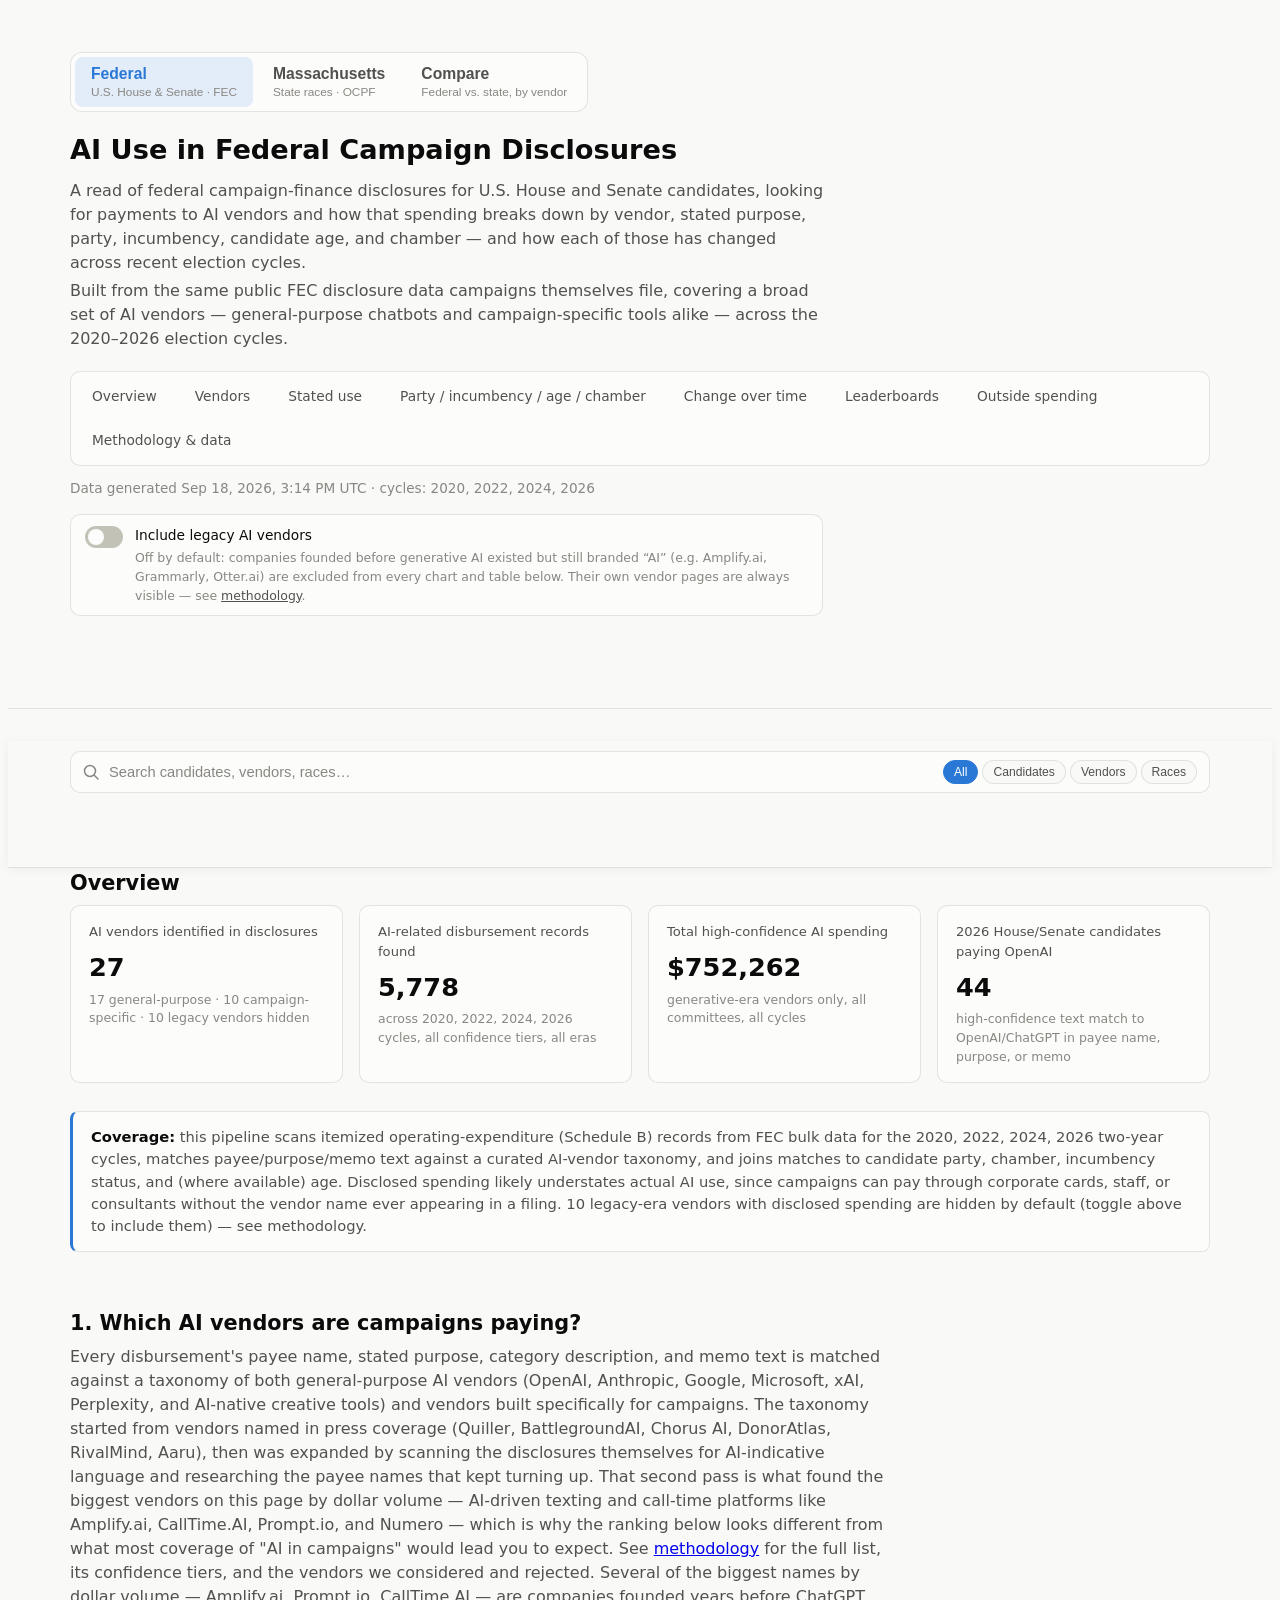
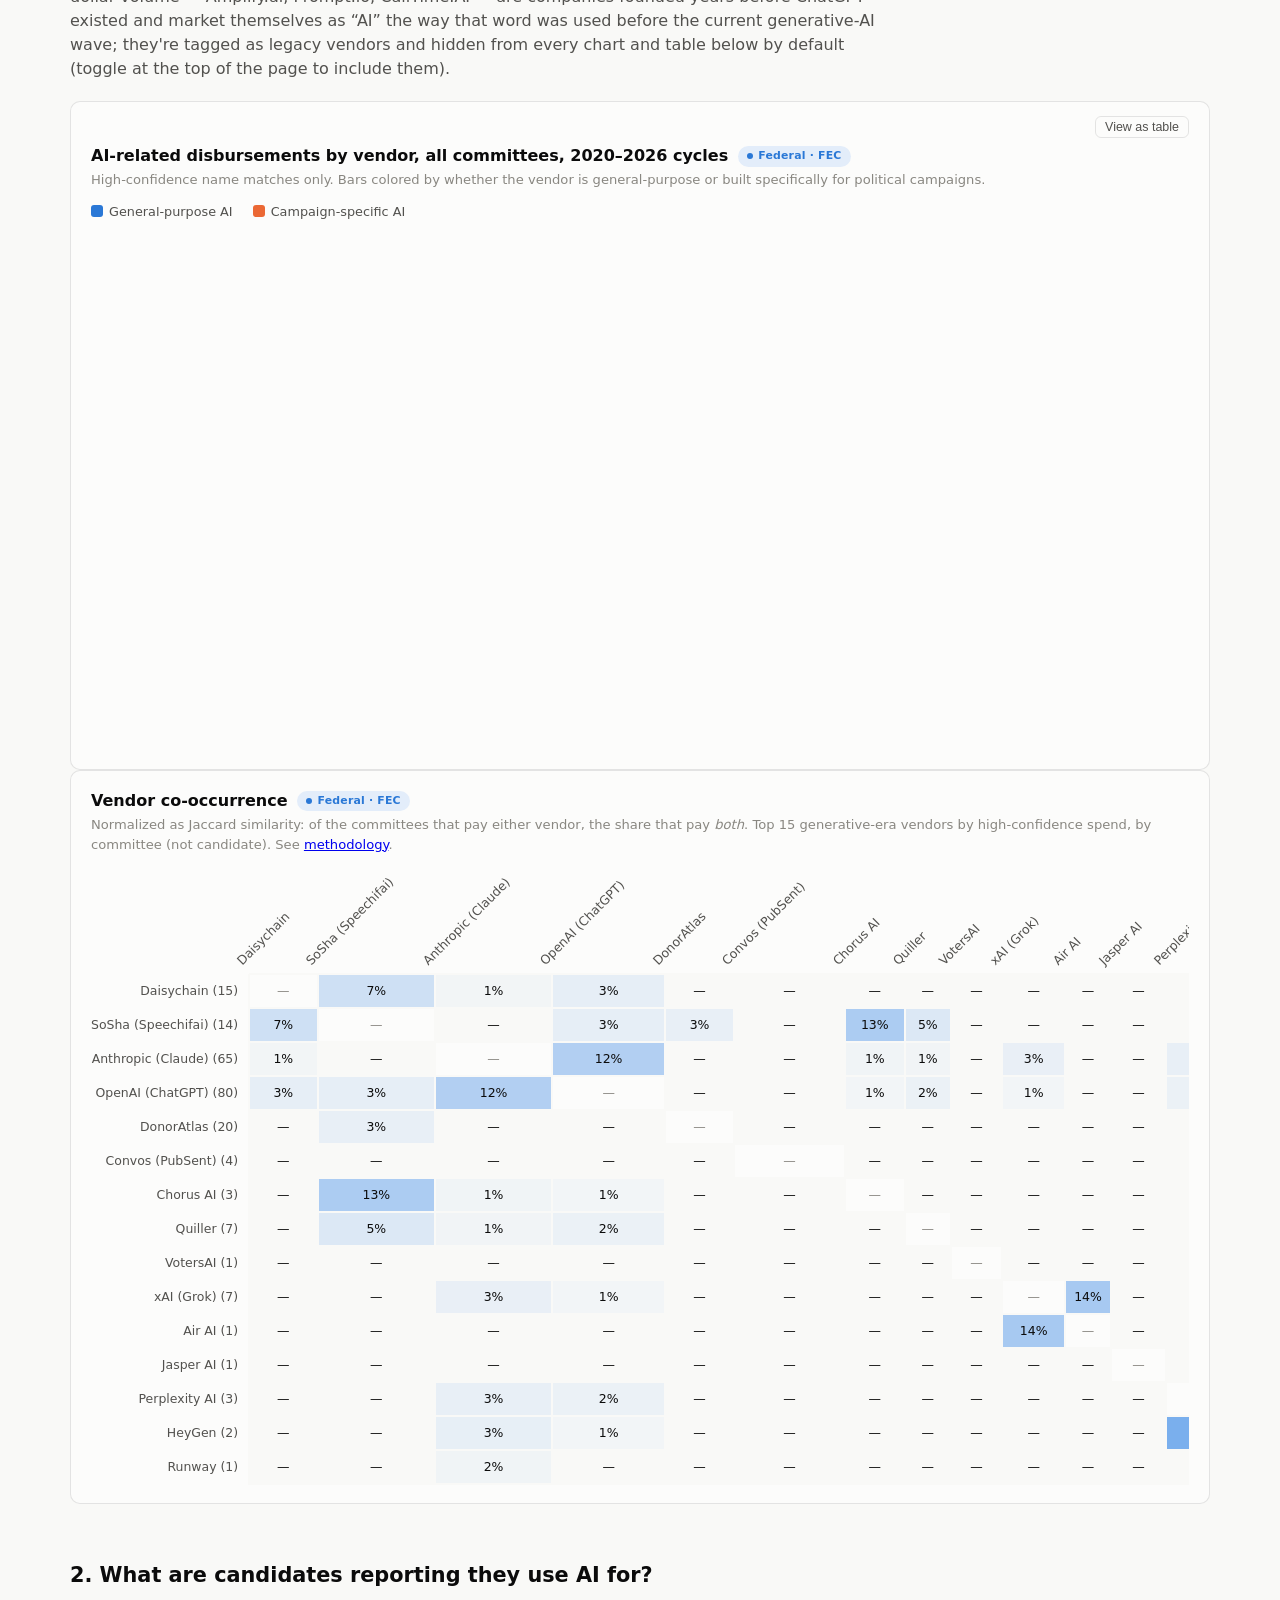
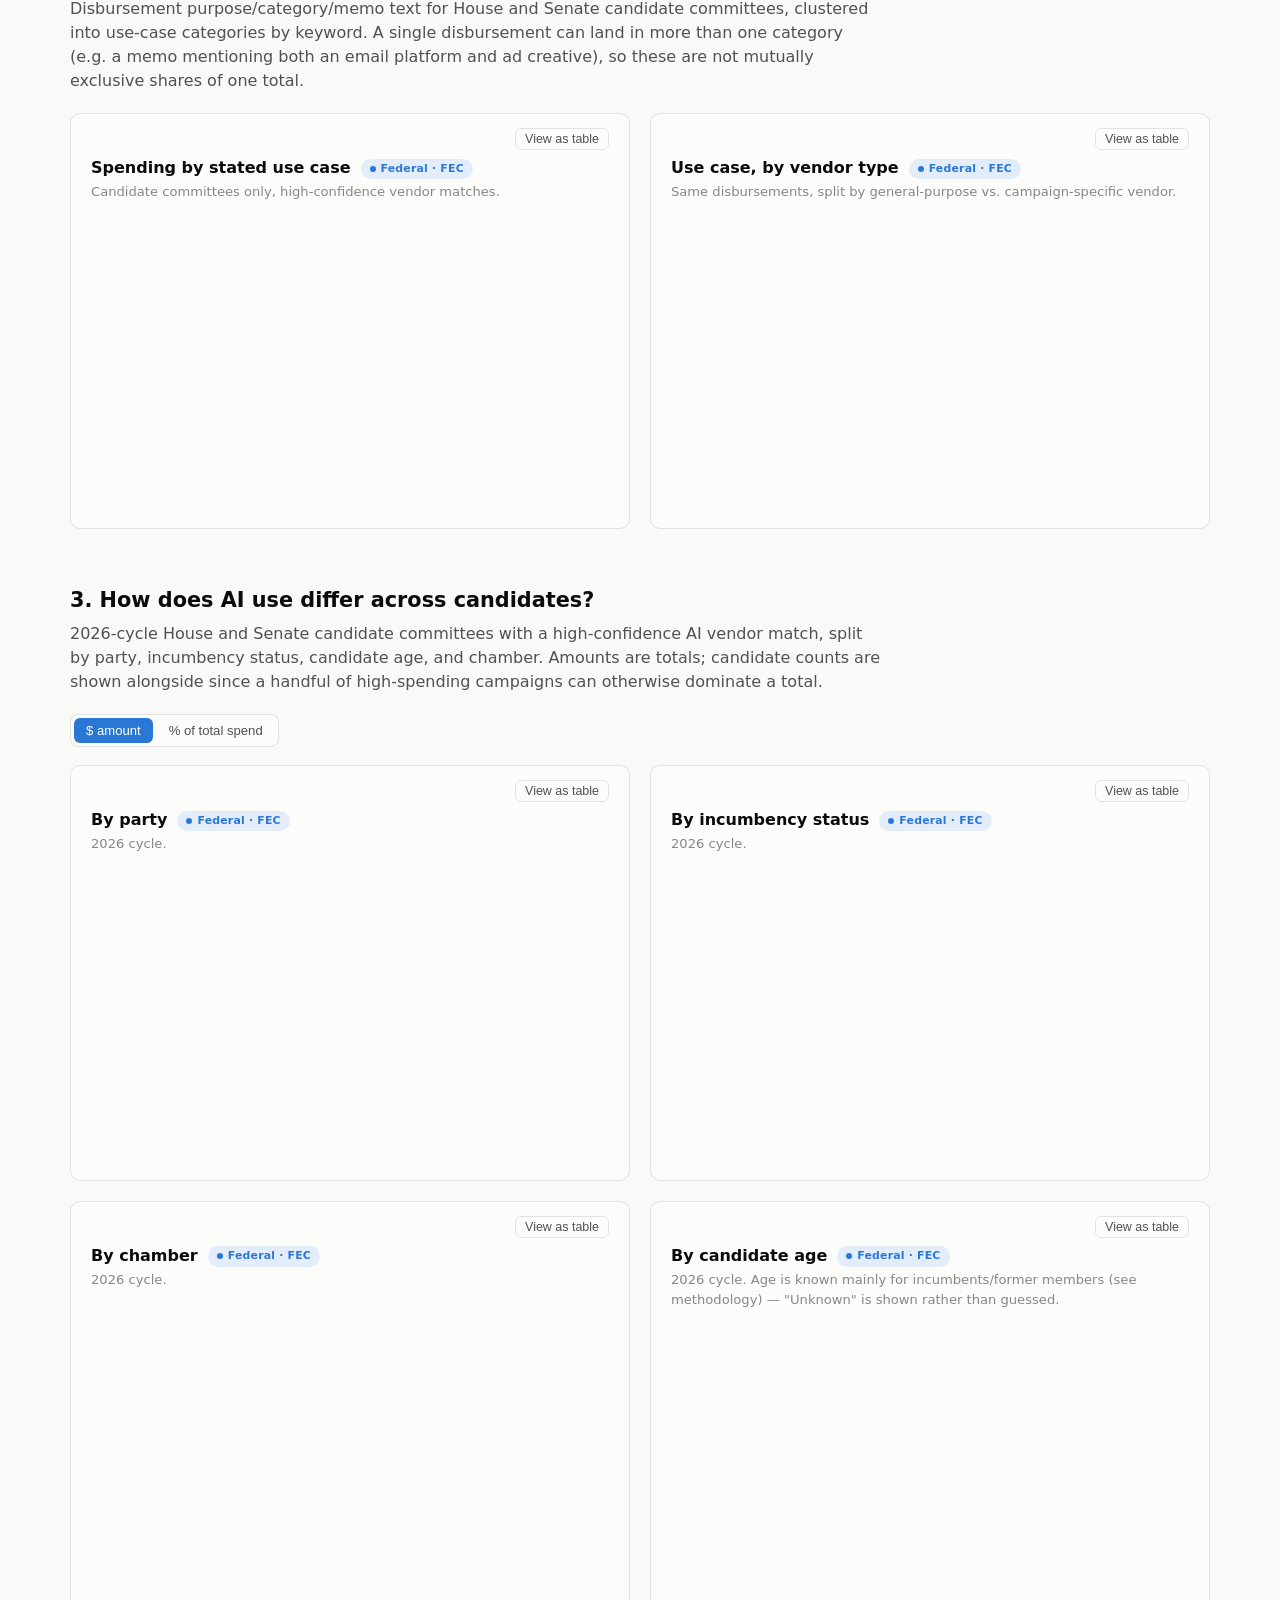
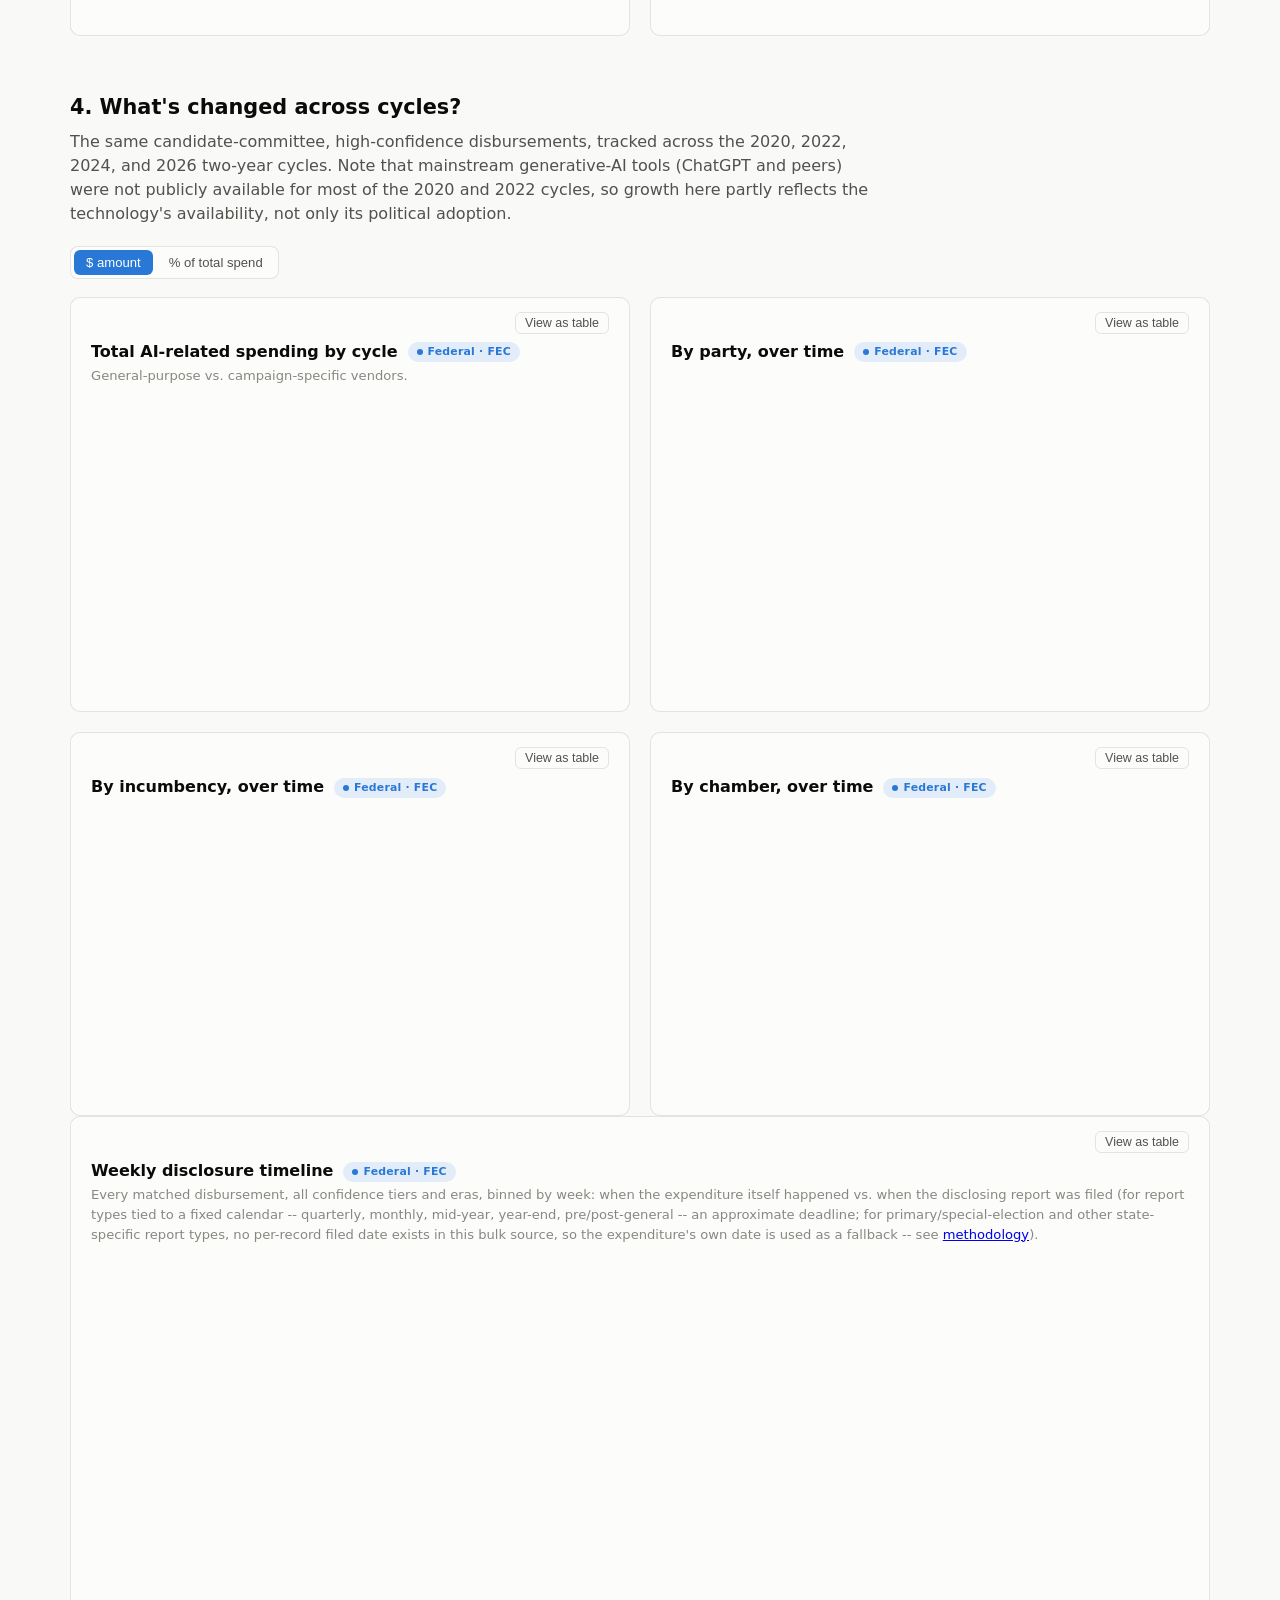
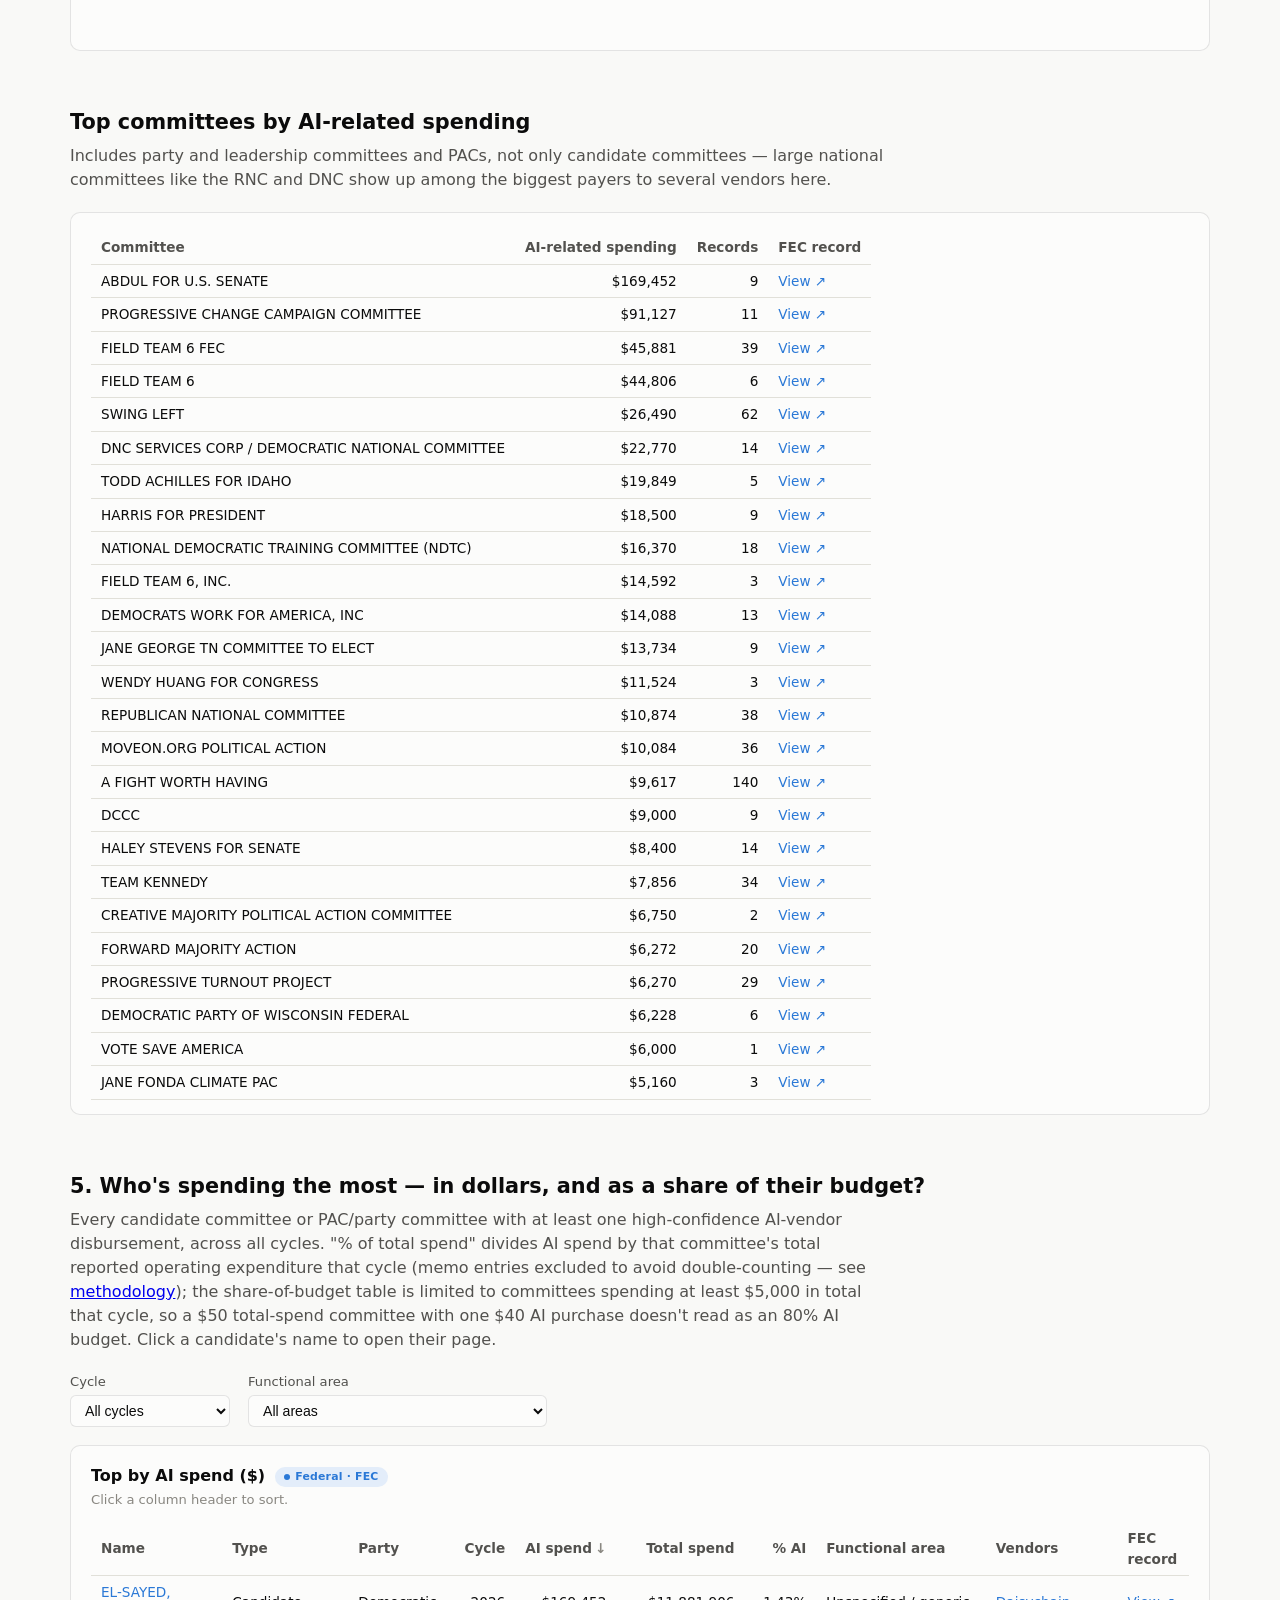
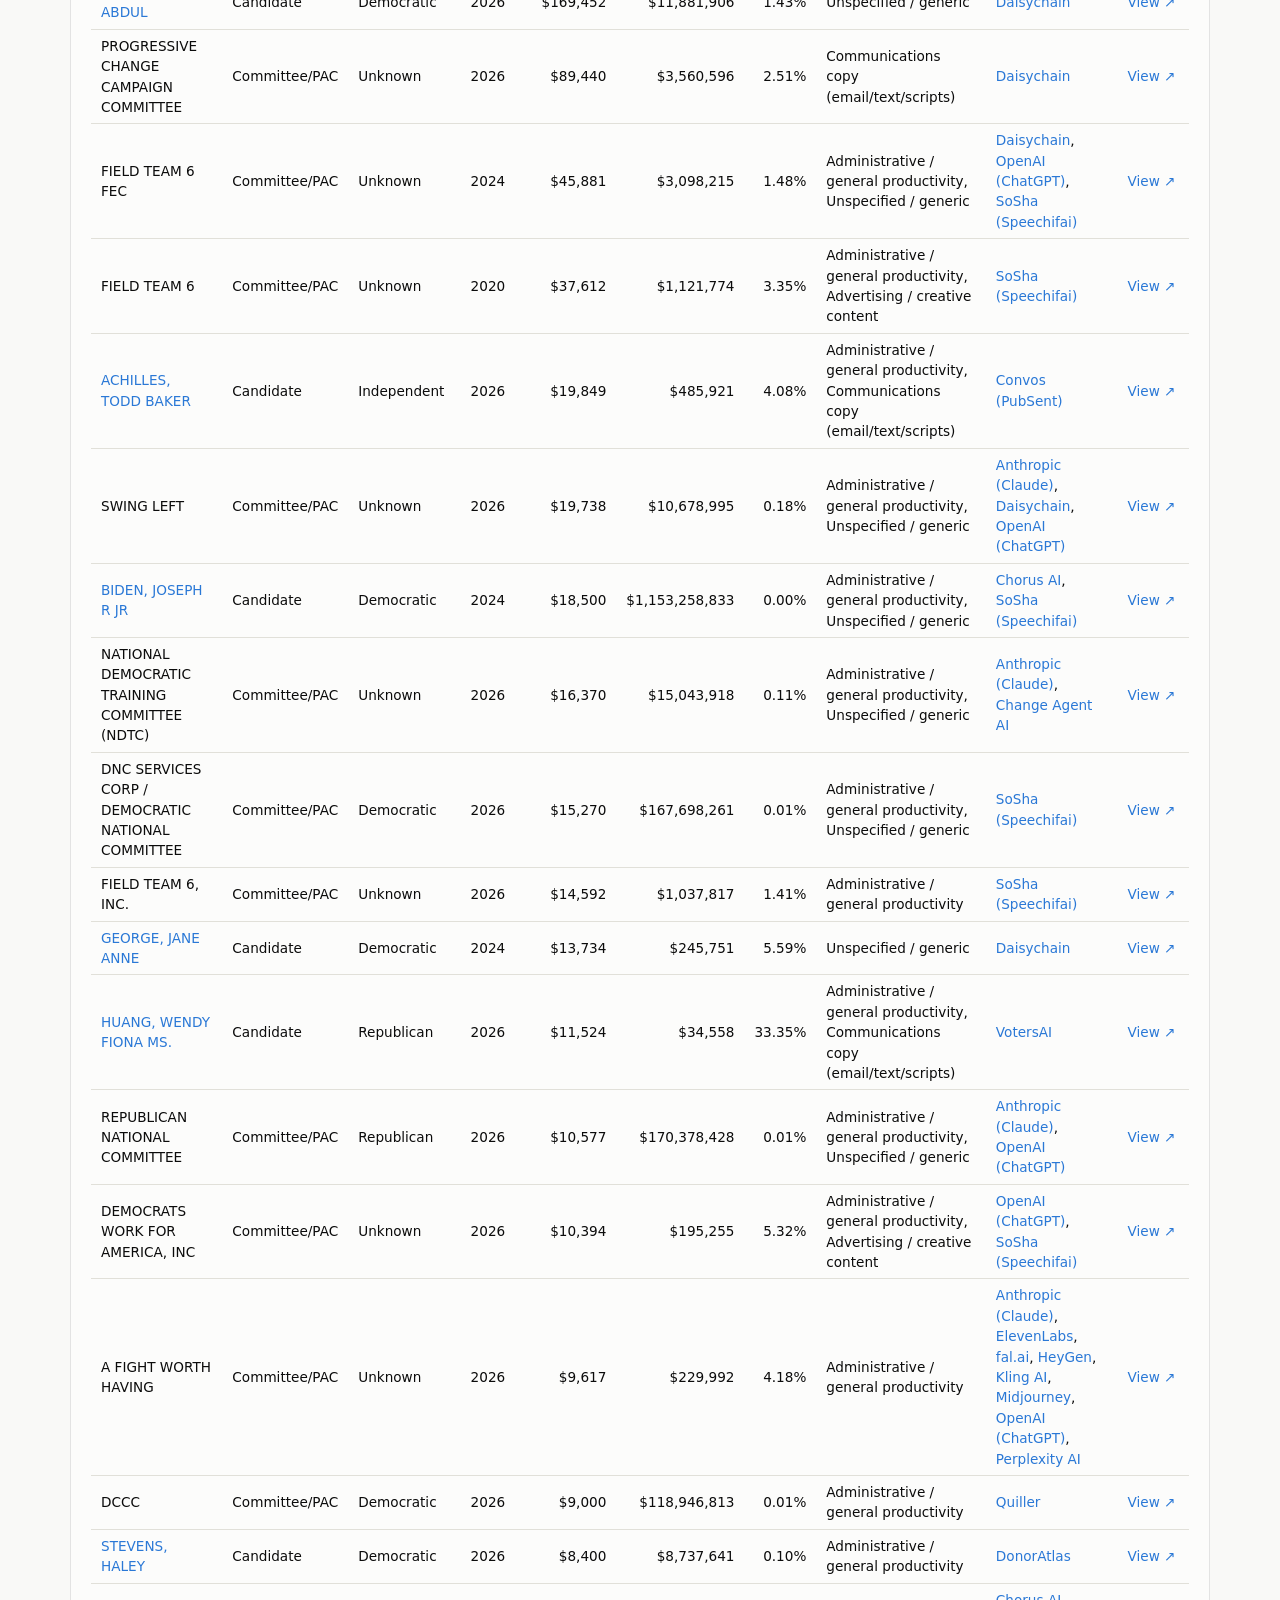
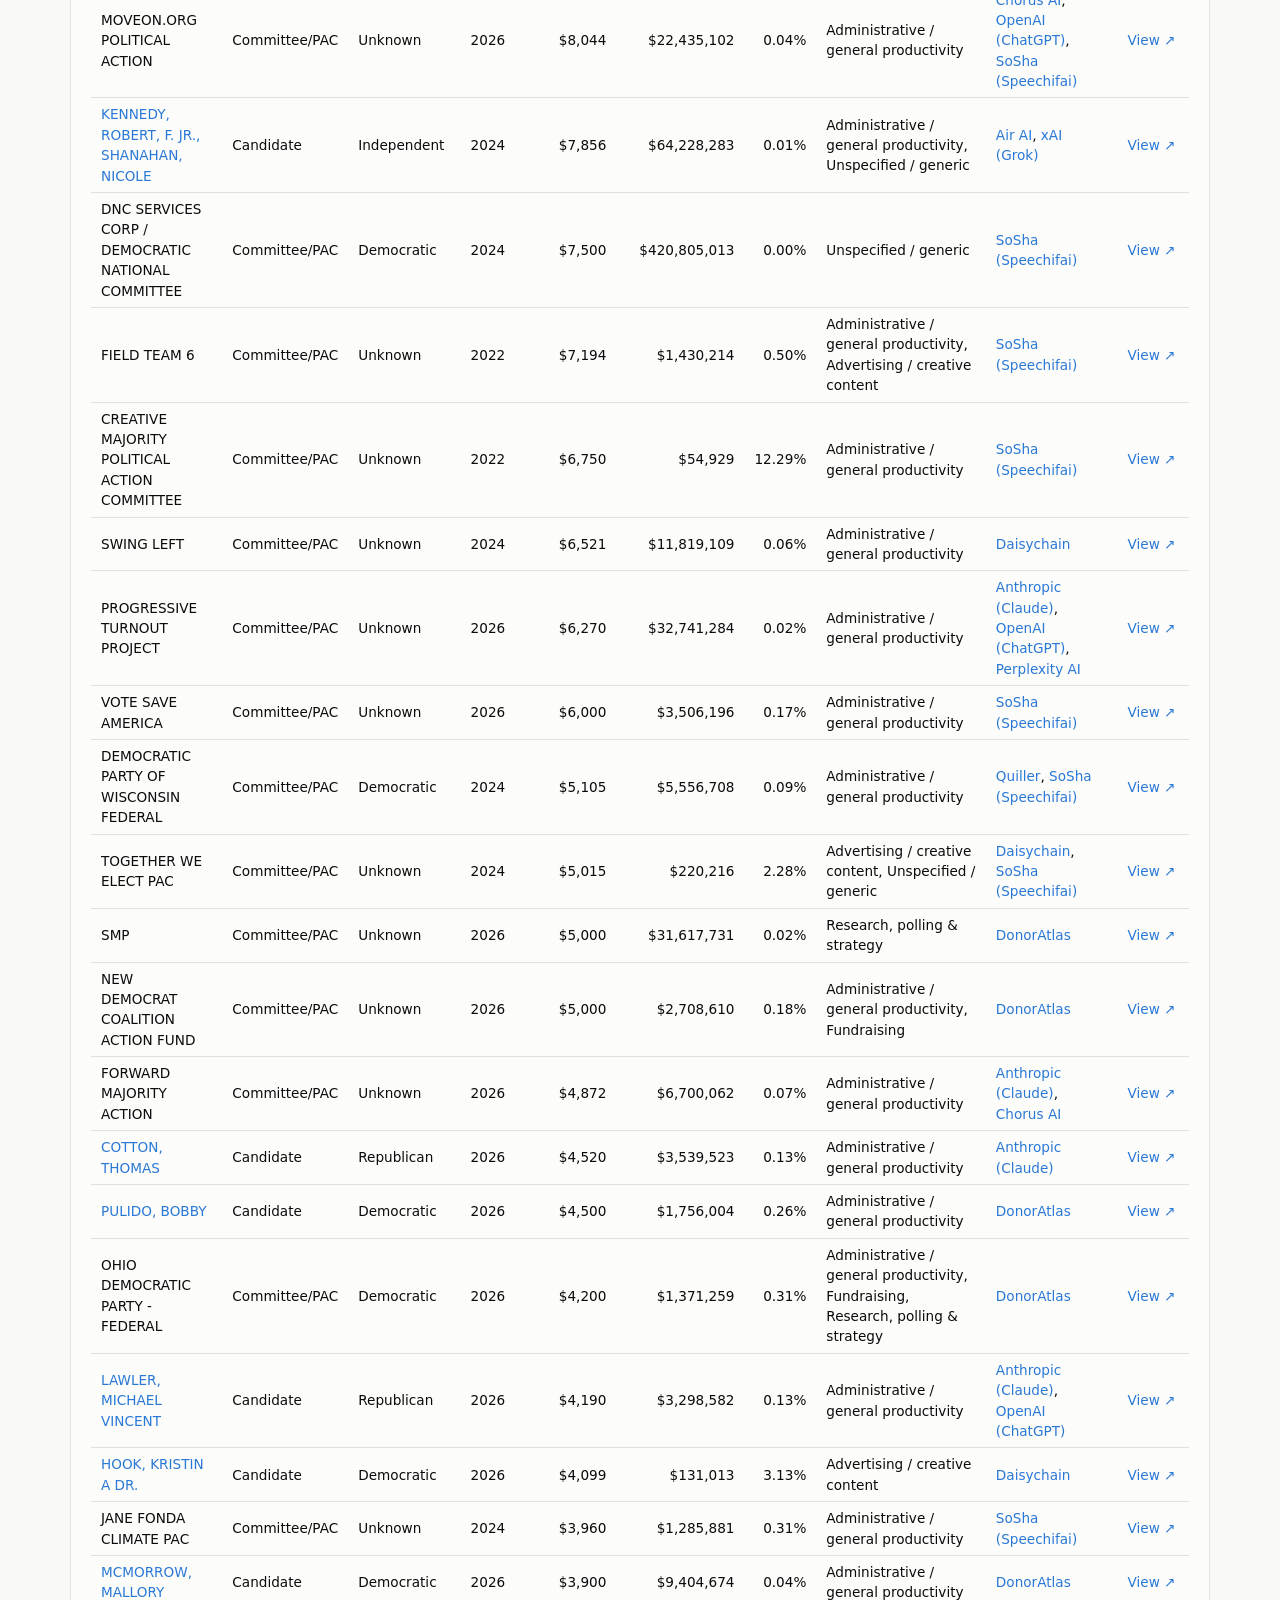
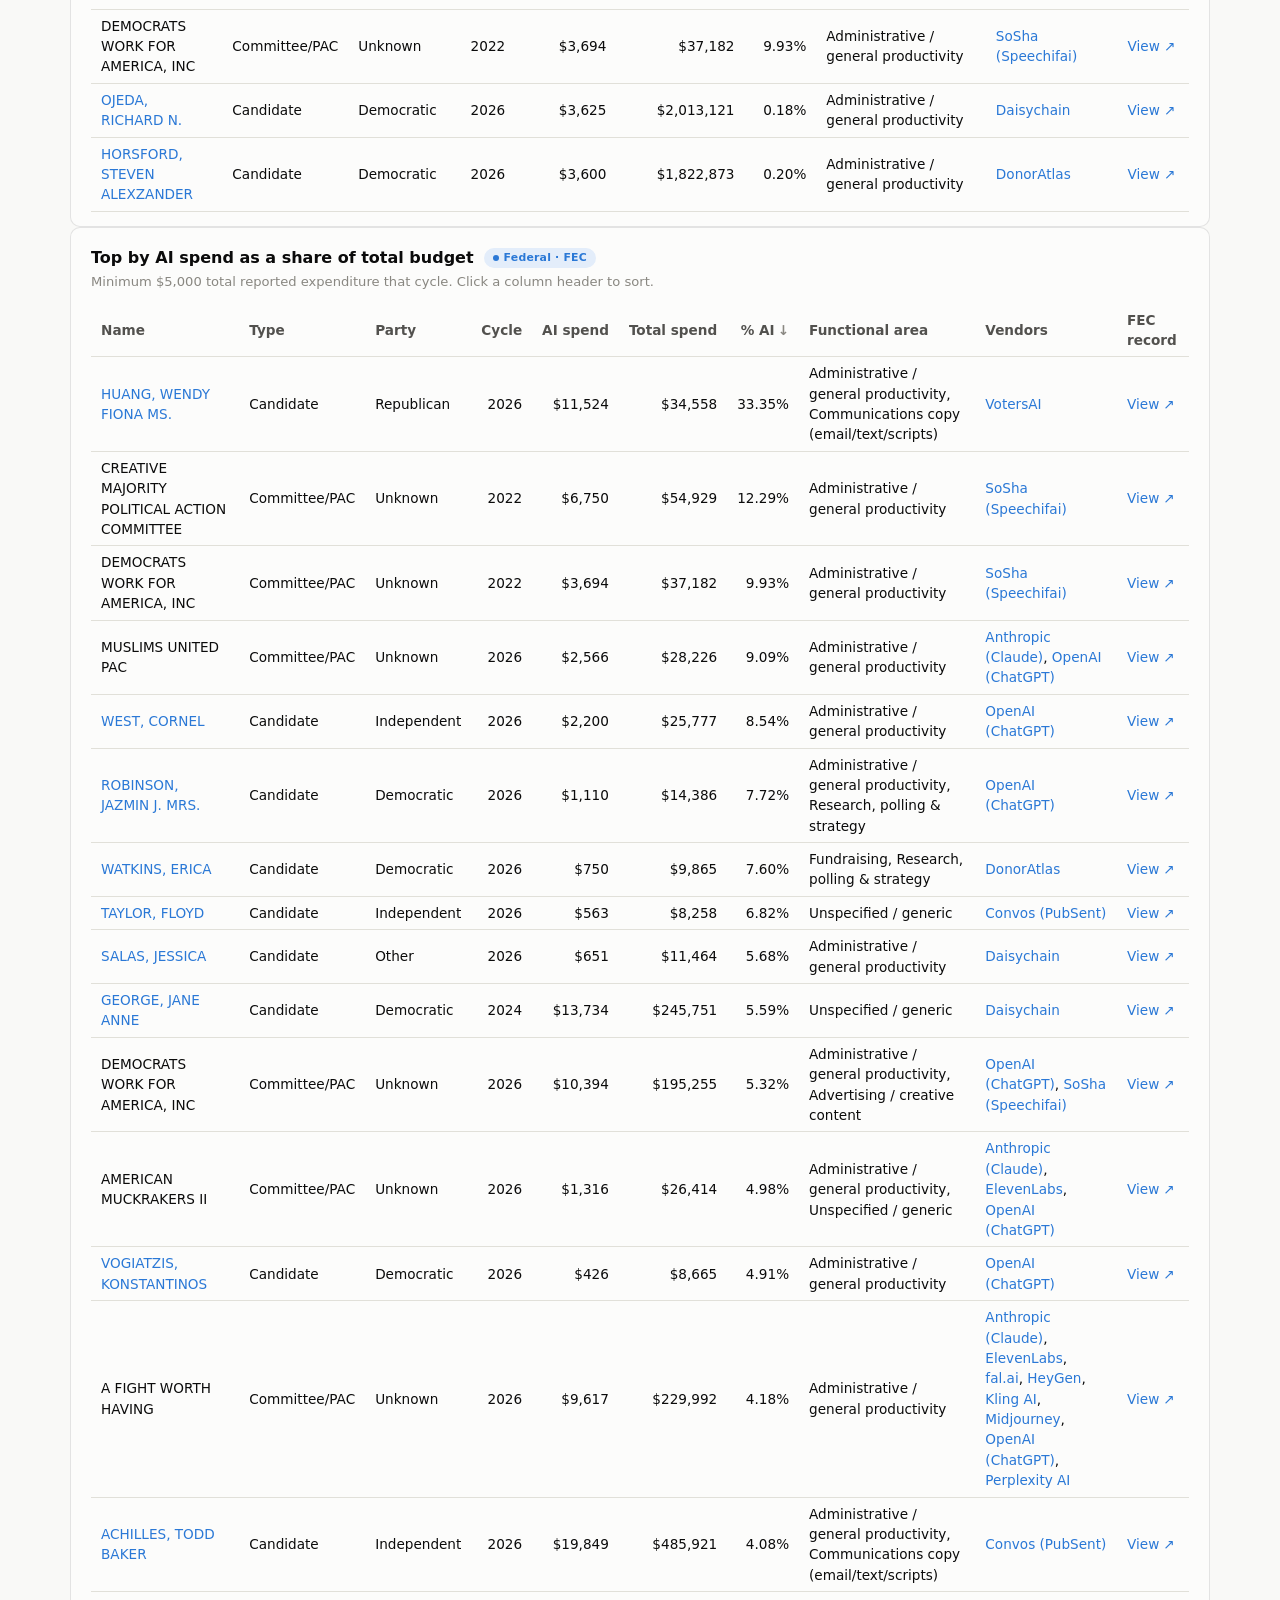
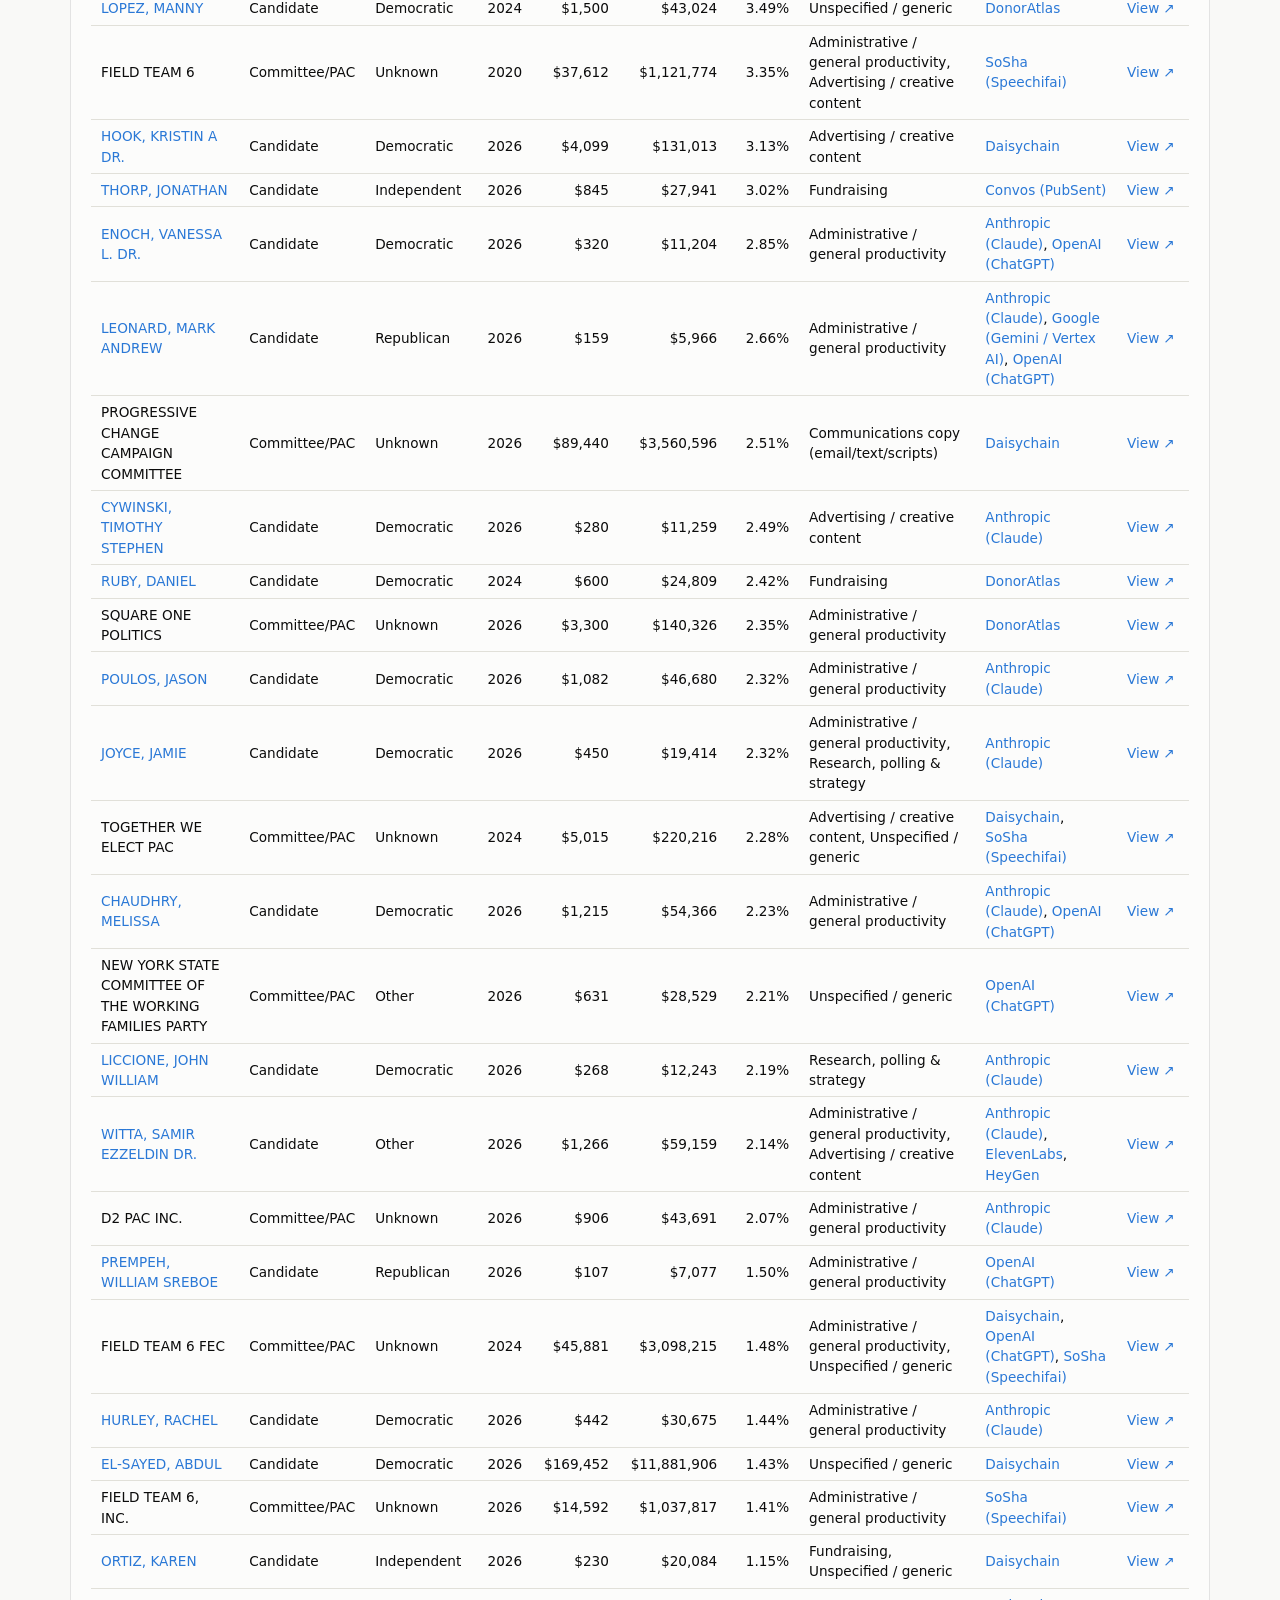
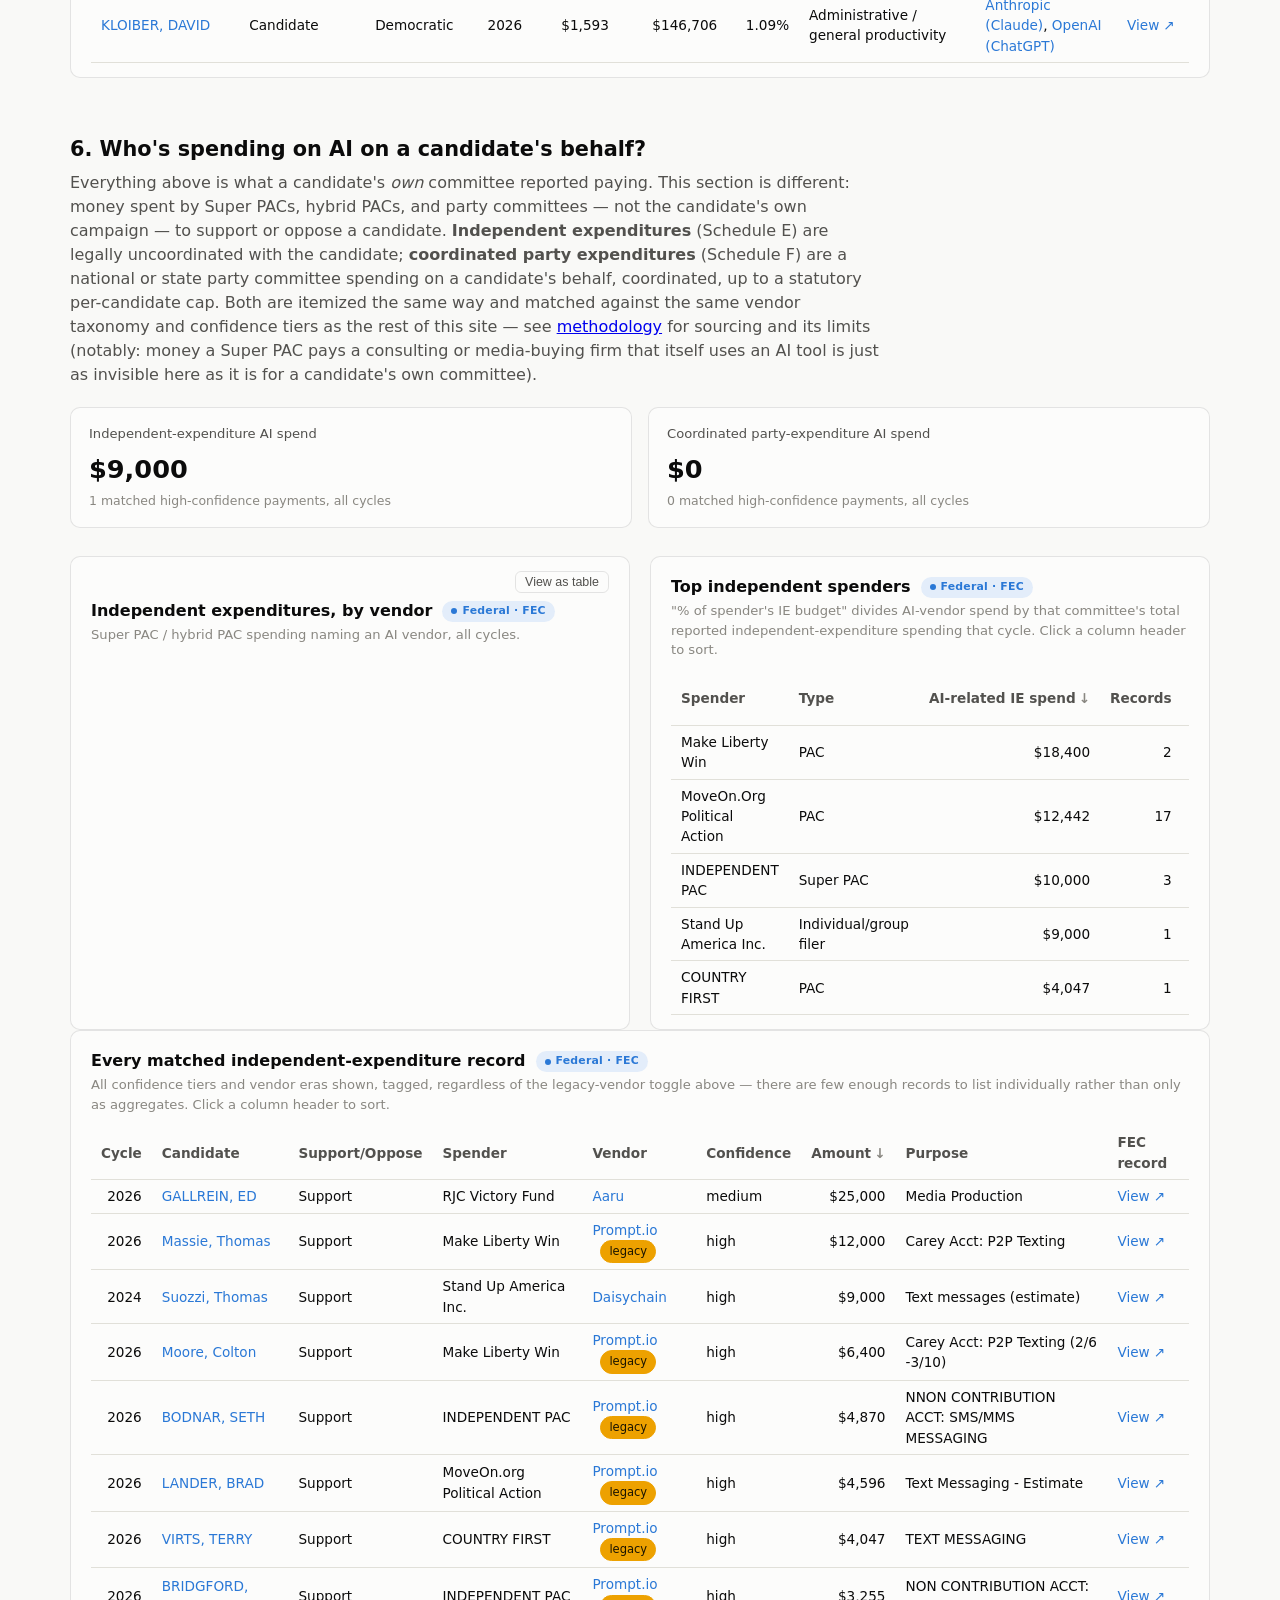
==== docs/index.html @ 527f880c "Retire the Job Postings tab Removed from the site: the tab button, view, and all its rendering code " ====
<!doctype html>
<html lang="en">
<head>
<meta charset="utf-8">
<meta name="viewport" content="width=device-width, initial-scale=1">
<title>AI Use in Federal Campaign Disclosures</title>
<link rel="stylesheet" href="css/style.css">
</head>
<body data-active-dataset="federal">

<header class="site">
  <div class="wrap">
    <div class="dataset-tabs" id="dataset-tabs" role="tablist" aria-label="Choose dataset">
      <button type="button" class="dataset-tab is-active" data-dataset="federal" role="tab" aria-selected="true" aria-controls="main-view detail-view">
        <span class="dataset-tab-title">Federal</span>
        <span class="dataset-tab-sub">U.S. House &amp; Senate &middot; FEC</span>
      </button>
      <button type="button" class="dataset-tab" data-dataset="ma" role="tab" aria-selected="false" aria-controls="ma-view">
        <span class="dataset-tab-title">Massachusetts</span>
        <span class="dataset-tab-sub">State races &middot; OCPF</span>
      </button>
      <button type="button" class="dataset-tab" data-dataset="compare" role="tab" aria-selected="false" aria-controls="compare-view">
        <span class="dataset-tab-title">Compare</span>
        <span class="dataset-tab-sub">Federal vs. state, by vendor</span>
      </button>
    </div>
    <h1 id="page-h1">AI Use in Federal Campaign Disclosures</h1>
    <p class="subtitle" id="page-subtitle-1">A read of federal campaign-finance disclosures for U.S. House and Senate candidates, looking for payments to AI vendors and how that spending breaks down by vendor, stated purpose, party, incumbency, candidate age, and chamber &mdash; and how each of those has changed across recent election cycles.</p>
    <p class="subtitle" id="page-subtitle-2">Built from the same public FEC disclosure data campaigns themselves file, covering a broad set of AI vendors &mdash; general-purpose chatbots and campaign-specific tools alike &mdash; across the 2020&ndash;2026 election cycles.</p>
    <nav class="toc" id="page-toc">
      <a href="#overview">Overview</a>
      <a href="#vendors">Vendors</a>
      <a href="#usecases">Stated use</a>
      <a href="#breakdowns">Party / incumbency / age / chamber</a>
      <a href="#trends">Change over time</a>
      <a href="#leaderboards">Leaderboards</a>
      <a href="#outside-spending">Outside spending</a>
      <a href="#methodology">Methodology &amp; data</a>
    </nav>
    <div class="meta-line" id="meta-line">Loading dataset&hellip;</div>
    <div class="legacy-toggle-bar" id="legacy-toggle-bar">
      <label class="toggle-switch">
        <input type="checkbox" id="legacy-toggle-input">
        <span class="toggle-slider" aria-hidden="true"></span>
      </label>
      <label for="legacy-toggle-input" class="legacy-toggle-label">
        Include legacy AI vendors
        <span class="legacy-toggle-sub">Off by default: companies founded before generative AI existed but still branded &ldquo;AI&rdquo; (e.g. Amplify.ai, Grammarly, Otter.ai) are excluded from every chart and table below. Their own vendor pages are always visible &mdash; see <a href="#methodology">methodology</a>.</span>
      </label>
    </div>
  </div>
</header>

<div class="search-bar-wrap" id="search-bar-wrap">
  <div class="wrap">
    <div class="search-bar">
      <svg class="search-icon" width="16" height="16" viewBox="0 0 16 16" fill="none" aria-hidden="true"><circle cx="7" cy="7" r="5.5" stroke="currentColor" stroke-width="1.5"/><path d="M11.5 11.5L15 15" stroke="currentColor" stroke-width="1.5" stroke-linecap="round"/></svg>
      <input type="search" id="global-search-input" class="search-input" placeholder="Search candidates, vendors, races&hellip;" autocomplete="off" aria-label="Search candidates, vendors, and races">
      <div class="search-filter-chips" id="search-filter-chips" role="group" aria-label="Filter search results by type">
        <button type="button" class="chip is-active" data-filter="all">All</button>
        <button type="button" class="chip" data-filter="candidate">Candidates</button>
        <button type="button" class="chip" data-filter="vendor">Vendors</button>
        <button type="button" class="chip" data-filter="race">Races</button>
      </div>
    </div>
    <div class="search-results" id="search-results" hidden></div>
  </div>
</div>

<main class="wrap">

  <div id="detail-view" hidden></div>

  <div id="main-view">

  <section id="overview" class="block">
    <h2>Overview</h2>
    <div class="stat-row" id="stat-row"></div>
    <div class="callout" id="coverage-callout"></div>
  </section>

  <section id="vendors" class="block">
    <h2>1. Which AI vendors are campaigns paying?</h2>
    <p class="lede">Every disbursement's payee name, stated purpose, category description, and memo text is matched against a taxonomy of both general-purpose AI vendors (OpenAI, Anthropic, Google, Microsoft, xAI, Perplexity, and AI-native creative tools) and vendors built specifically for campaigns. The taxonomy started from vendors named in press coverage (Quiller, BattlegroundAI, Chorus AI, DonorAtlas, RivalMind, Aaru), then was expanded by scanning the disclosures themselves for AI-indicative language and researching the payee names that kept turning up. That second pass is what found the biggest vendors on this page by dollar volume &mdash; AI-driven texting and call-time platforms like Amplify.ai, CallTime.AI, Prompt.io, and Numero &mdash; which is why the ranking below looks different from what most coverage of "AI in campaigns" would lead you to expect. See <a href="#methodology">methodology</a> for the full list, its confidence tiers, and the vendors we considered and rejected. Several of the biggest names by dollar volume &mdash; Amplify.ai, Prompt.io, CallTime.AI &mdash; are companies founded years before ChatGPT existed and market themselves as &ldquo;AI&rdquo; the way that word was used before the current generative-AI wave; they're tagged as legacy vendors and hidden from every chart and table below by default (toggle at the top of the page to include them).</p>
    <div class="card-grid single">
      <div class="card">
        <div class="card-toolbar"><button class="btn-table-toggle" data-toggle="vendors">View as table</button></div>
        <h3>AI-related disbursements by vendor, all committees, 2020&ndash;2026 cycles</h3>
        <p class="note">High-confidence name matches only. Bars colored by whether the vendor is general-purpose or built specifically for political campaigns.</p>
        <div class="chart-holder tall" data-panel="vendors"><canvas id="chart-vendors"></canvas></div>
        <div class="table-holder" data-panel="vendors" hidden></div>
      </div>
    </div>
    <div class="card-grid single">
      <div class="card">
        <h3>Vendor co-occurrence</h3>
        <p class="note">Normalized as Jaccard similarity: of the committees that pay either vendor, the share that pay <em>both</em>. Top 15 generative-era vendors by high-confidence spend, by committee (not candidate). See <a href="#methodology">methodology</a>.</p>
        <div id="vendor-matrix-holder"></div>
      </div>
    </div>
  </section>

  <section id="usecases" class="block">
    <h2>2. What are candidates reporting they use AI for?</h2>
    <p class="lede">Disbursement purpose/category/memo text for House and Senate candidate committees, clustered into use-case categories by keyword. A single disbursement can land in more than one category (e.g. a memo mentioning both an email platform and ad creative), so these are not mutually exclusive shares of one total.</p>
    <div class="card-grid">
      <div class="card">
        <div class="card-toolbar"><button class="btn-table-toggle" data-toggle="usecases">View as table</button></div>
        <h3>Spending by stated use case</h3>
        <p class="note">Candidate committees only, high-confidence vendor matches.</p>
        <div class="chart-holder" data-panel="usecases"><canvas id="chart-usecases"></canvas></div>
        <div class="table-holder" data-panel="usecases" hidden></div>
      </div>
      <div class="card">
        <div class="card-toolbar"><button class="btn-table-toggle" data-toggle="usecases-group">View as table</button></div>
        <h3>Use case, by vendor type</h3>
        <p class="note">Same disbursements, split by general-purpose vs. campaign-specific vendor.</p>
        <div class="chart-holder" data-panel="usecases-group"><canvas id="chart-usecases-group"></canvas></div>
        <div class="table-holder" data-panel="usecases-group" hidden></div>
      </div>
    </div>
  </section>

  <section id="breakdowns" class="block">
    <h2>3. How does AI use differ across candidates?</h2>
    <p class="lede">2026-cycle House and Senate candidate committees with a high-confidence AI vendor match, split by party, incumbency status, candidate age, and chamber. Amounts are totals; candidate counts are shown alongside since a handful of high-spending campaigns can otherwise dominate a total.</p>
    <div class="view-toggle" data-toggle-group="breakdowns">
      <button class="btn-view-mode is-active" data-mode="dollar">$ amount</button>
      <button class="btn-view-mode" data-mode="pct">% of total spend</button>
    </div>
    <div class="card-grid">
      <div class="card">
        <div class="card-toolbar"><button class="btn-table-toggle" data-toggle="party">View as table</button></div>
        <h3>By party</h3>
        <p class="note">2026 cycle.</p>
        <div class="chart-holder" data-panel="party"><canvas id="chart-party"></canvas></div>
        <div class="table-holder" data-panel="party" hidden></div>
      </div>
      <div class="card">
        <div class="card-toolbar"><button class="btn-table-toggle" data-toggle="incumbency">View as table</button></div>
        <h3>By incumbency status</h3>
        <p class="note">2026 cycle.</p>
        <div class="chart-holder" data-panel="incumbency"><canvas id="chart-incumbency"></canvas></div>
        <div class="table-holder" data-panel="incumbency" hidden></div>
      </div>
      <div class="card">
        <div class="card-toolbar"><button class="btn-table-toggle" data-toggle="chamber">View as table</button></div>
        <h3>By chamber</h3>
        <p class="note">2026 cycle.</p>
        <div class="chart-holder" data-panel="chamber"><canvas id="chart-chamber"></canvas></div>
        <div class="table-holder" data-panel="chamber" hidden></div>
      </div>
      <div class="card">
        <div class="card-toolbar"><button class="btn-table-toggle" data-toggle="age">View as table</button></div>
        <h3>By candidate age</h3>
        <p class="note">2026 cycle. Age is known mainly for incumbents/former members (see methodology) &mdash; "Unknown" is shown rather than guessed.</p>
        <div class="chart-holder" data-panel="age"><canvas id="chart-age"></canvas></div>
        <div class="table-holder" data-panel="age" hidden></div>
      </div>
    </div>
  </section>

  <section id="trends" class="block">
    <h2>4. What's changed across cycles?</h2>
    <p class="lede">The same candidate-committee, high-confidence disbursements, tracked across the 2020, 2022, 2024, and 2026 two-year cycles. Note that mainstream generative-AI tools (ChatGPT and peers) were not publicly available for most of the 2020 and 2022 cycles, so growth here partly reflects the technology's availability, not only its political adoption.</p>
    <div class="view-toggle" data-toggle-group="trends">
      <button class="btn-view-mode is-active" data-mode="dollar">$ amount</button>
      <button class="btn-view-mode" data-mode="pct">% of total spend</button>
    </div>
    <div class="card-grid">
      <div class="card">
        <div class="card-toolbar"><button class="btn-table-toggle" data-toggle="trend-overall">View as table</button></div>
        <h3>Total AI-related spending by cycle</h3>
        <p class="note">General-purpose vs. campaign-specific vendors.</p>
        <div class="chart-holder" data-panel="trend-overall"><canvas id="chart-trend-overall"></canvas></div>
        <div class="table-holder" data-panel="trend-overall" hidden></div>
      </div>
      <div class="card">
        <div class="card-toolbar"><button class="btn-table-toggle" data-toggle="trend-party">View as table</button></div>
        <h3>By party, over time</h3>
        <div class="chart-holder" data-panel="trend-party"><canvas id="chart-trend-party"></canvas></div>
        <div class="table-holder" data-panel="trend-party" hidden></div>
      </div>
      <div class="card">
        <div class="card-toolbar"><button class="btn-table-toggle" data-toggle="trend-incumbency">View as table</button></div>
        <h3>By incumbency, over time</h3>
        <div class="chart-holder" data-panel="trend-incumbency"><canvas id="chart-trend-incumbency"></canvas></div>
        <div class="table-holder" data-panel="trend-incumbency" hidden></div>
      </div>
      <div class="card">
        <div class="card-toolbar"><button class="btn-table-toggle" data-toggle="trend-chamber">View as table</button></div>
        <h3>By chamber, over time</h3>
        <div class="chart-holder" data-panel="trend-chamber"><canvas id="chart-trend-chamber"></canvas></div>
        <div class="table-holder" data-panel="trend-chamber" hidden></div>
      </div>
    </div>
    <div class="card-grid single">
      <div class="card">
        <div class="card-toolbar"><button class="btn-table-toggle" data-toggle="trend-weekly">View as table</button></div>
        <h3>Weekly disclosure timeline</h3>
        <p class="note">Every matched disbursement, all confidence tiers and eras, binned by week: when the expenditure itself happened vs. when the disclosing report was filed (for report types tied to a fixed calendar -- quarterly, monthly, mid-year, year-end, pre/post-general -- an approximate deadline; for primary/special-election and other state-specific report types, no per-record filed date exists in this bulk source, so the expenditure's own date is used as a fallback -- see <a href="#methodology">methodology</a>).</p>
        <div class="chart-holder tall" data-panel="trend-weekly"><canvas id="chart-trend-weekly"></canvas></div>
        <div class="table-holder" data-panel="trend-weekly" hidden></div>
      </div>
    </div>
  </section>

  <section id="top-committees" class="block">
    <h2>Top committees by AI-related spending</h2>
    <p class="lede">Includes party and leadership committees and PACs, not only candidate committees &mdash; large national committees like the RNC and DNC show up among the biggest payers to several vendors here.</p>
    <div class="card-grid single">
      <div class="card">
        <div id="table-top-committees"></div>
      </div>
    </div>
  </section>

  <section id="leaderboards" class="block">
    <h2>5. Who's spending the most &mdash; in dollars, and as a share of their budget?</h2>
    <p class="lede">Every candidate committee or PAC/party committee with at least one high-confidence AI-vendor disbursement, across all cycles. "% of total spend" divides AI spend by that committee's total reported operating expenditure that cycle (memo entries excluded to avoid double-counting &mdash; see <a href="#methodology">methodology</a>); the share-of-budget table is limited to committees spending at least $5,000 in total that cycle, so a $50 total-spend committee with one $40 AI purchase doesn't read as an 80% AI budget. Click a candidate's name to open their page.</p>
    <div class="filter-row" id="leaderboard-filters">
      <label>Cycle
        <select id="filter-cycle"><option value="all">All cycles</option></select>
      </label>
      <label>Functional area
        <select id="filter-category"><option value="all">All areas</option></select>
      </label>
    </div>
    <div class="card-grid single">
      <div class="card">
        <h3>Top by AI spend ($)</h3>
        <p class="note">Click a column header to sort.</p>
        <div id="table-leaderboard-dollar"></div>
      </div>
    </div>
    <div class="card-grid single">
      <div class="card">
        <h3>Top by AI spend as a share of total budget</h3>
        <p class="note">Minimum $5,000 total reported expenditure that cycle. Click a column header to sort.</p>
        <div id="table-leaderboard-pct"></div>
      </div>
    </div>
  </section>

  <section id="outside-spending" class="block">
    <h2>6. Who's spending on AI on a candidate's behalf?</h2>
    <p class="lede">Everything above is what a candidate's <em>own</em> committee reported paying. This section is different: money spent by Super PACs, hybrid PACs, and party committees &mdash; not the candidate's own campaign &mdash; to support or oppose a candidate. <strong>Independent expenditures</strong> (Schedule E) are legally uncoordinated with the candidate; <strong>coordinated party expenditures</strong> (Schedule F) are a national or state party committee spending on a candidate's behalf, coordinated, up to a statutory per-candidate cap. Both are itemized the same way and matched against the same vendor taxonomy and confidence tiers as the rest of this site &mdash; see <a href="#methodology">methodology</a> for sourcing and its limits (notably: money a Super PAC pays a consulting or media-buying firm that itself uses an AI tool is just as invisible here as it is for a candidate's own committee).</p>
    <div class="stat-row" id="outside-stat-row"></div>
    <div class="card-grid">
      <div class="card">
        <div class="card-toolbar"><button class="btn-table-toggle" data-toggle="ie-vendors">View as table</button></div>
        <h3>Independent expenditures, by vendor</h3>
        <p class="note">Super PAC / hybrid PAC spending naming an AI vendor, all cycles.</p>
        <div class="chart-holder" data-panel="ie-vendors"><canvas id="chart-ie-vendors"></canvas></div>
        <div class="table-holder" data-panel="ie-vendors" hidden></div>
      </div>
      <div class="card">
        <h3>Top independent spenders</h3>
        <p class="note">"% of spender's IE budget" divides AI-vendor spend by that committee's total reported independent-expenditure spending that cycle. Click a column header to sort.</p>
        <div id="table-ie-spenders"></div>
      </div>
    </div>
    <div class="card-grid single">
      <div class="card">
        <h3>Every matched independent-expenditure record</h3>
        <p class="note">All confidence tiers and vendor eras shown, tagged, regardless of the legacy-vendor toggle above &mdash; there are few enough records to list individually rather than only as aggregates. Click a column header to sort.</p>
        <div id="table-ie-records"></div>
      </div>
    </div>
    <div class="card-grid single">
      <div class="card">
        <h3>Coordinated party expenditures</h3>
        <p class="note">Every matched record, all confidence tiers and vendor eras &mdash; this schedule's own bulk source has no purpose field, so category labeling is thinner than elsewhere on this site (see methodology). Click a column header to sort.</p>
        <div id="table-pce-records"></div>
      </div>
    </div>
  </section>

  <section id="methodology" class="block">
    <h2>Methodology &amp; data provenance</h2>
    <p class="lede">This site is generated entirely from public federal disclosure data by an automated pipeline; there is no manual curation of the numbers themselves beyond the vendor/category taxonomy below.</p>
    <div class="card-grid">
      <div class="card">
        <h3>Data sources</h3>
        <ul class="notes" id="sources-list"></ul>
      </div>
      <div class="card">
        <h3>Notes &amp; limitations</h3>
        <ul class="notes" id="notes-list"></ul>
      </div>
    </div>
    <p class="lede">Full pipeline code, the vendor/category taxonomy (<code>pipeline/config/vendors.yaml</code>), and this site's source are in the <a href="https://github.com/nesanders/federal-campaign-disclosure-ai" target="_blank" rel="noopener">GitHub repository</a>.</p>
  </section>

  </div><!-- #main-view -->

  <div id="ma-view" hidden></div>
  <div id="ma-detail-view" hidden></div>

  <div id="compare-view" hidden></div>

</main>

<footer class="site">
  <div class="wrap">
    <p id="footer-generated"></p>
    <p id="footer-source-federal">Source data: Federal Election Commission bulk downloads (fec.gov) and the unitedstates/congress-legislators project. This is an independent analysis and is not affiliated with the FEC or any campaign or vendor named here.</p>
    <p id="footer-source-ma" hidden>Source data: Massachusetts Office of Campaign and Political Finance (ocpf.us), via its public API. This is an independent analysis and is not affiliated with OCPF or any campaign or vendor named here.</p>
    <p id="footer-source-compare" hidden>Source data: both of the above &mdash; Federal Election Commission bulk downloads (fec.gov) and Massachusetts Office of Campaign and Political Finance (ocpf.us). This is an independent analysis and is not affiliated with the FEC, OCPF, or any campaign or vendor named here.</p>
  </div>
</footer>

<script src="js/chart.umd.min.js"></script>
<script src="js/app.js"></script>
</body>
</html>
---- docs/css/style.css ----
:root {
  color-scheme: light;
  --surface-1:      #fcfcfb;
  --page-plane:     #f9f9f7;
  --text-primary:   #0b0b0b;
  --text-secondary: #52514e;
  --text-muted:     #898781;
  --gridline:       #e1e0d9;
  --baseline:       #c3c2b7;
  --border:         rgba(11,11,11,0.10);

  --series-1: #2a78d6; /* blue */
  --series-2: #eb6834; /* orange */
  --series-3: #1baf7a; /* aqua */
  --series-4: #eda100; /* yellow */
  --series-5: #e87ba4; /* magenta */
  --series-6: #008300; /* green */
  --series-7: #4a3aa7; /* violet */
  --series-8: #e34948; /* red */

  --seq-250: #86b6ef;
  --seq-350: #5598e7;
  --seq-450: #2a78d6;
  --seq-550: #1c5cab;
  --seq-650: #104281;

  --ma-accent:      #7d3c98;
  --ma-accent-soft: #f1e6f5;
  --fed-accent-soft: #e3edfa;
  --compare-accent:      #1baf7a;
  --compare-accent-soft: #e1f5ee;
}

@media (prefers-color-scheme: dark) {
  :root:not([data-theme="light"]) {
    color-scheme: dark;
    --surface-1:      #1a1a19;
    --page-plane:     #0d0d0d;
    --text-primary:   #ffffff;
    --text-secondary: #c3c2b7;
    --text-muted:     #898781;
    --gridline:       #2c2c2a;
    --baseline:       #383835;
    --border:         rgba(255,255,255,0.10);

    --series-1: #3987e5;
    --series-2: #d95926;
    --series-3: #199e70;
    --series-4: #c98500;
    --series-5: #d55181;
    --series-6: #008300;
    --series-7: #9085e9;
    --series-8: #e66767;

    --ma-accent:      #c48fdb;
    --ma-accent-soft: #2f2035;
    --fed-accent-soft: #16233a;
    --compare-accent:      #199e70;
    --compare-accent-soft: #14332a;
  }
}
:root[data-theme="dark"] {
  color-scheme: dark;
  --surface-1:      #1a1a19;
  --page-plane:     #0d0d0d;
  --text-primary:   #ffffff;
  --text-secondary: #c3c2b7;
  --text-muted:     #898781;
  --gridline:       #2c2c2a;
  --baseline:       #383835;
  --border:         rgba(255,255,255,0.10);

  --series-1: #3987e5;
  --series-2: #d95926;
  --series-3: #199e70;
  --series-4: #c98500;
  --series-5: #d55181;
  --series-6: #008300;
  --series-7: #9085e9;
  --series-8: #e66767;

  --ma-accent:      #c48fdb;
  --ma-accent-soft: #2f2035;
  --fed-accent-soft: #16233a;
  --compare-accent:      #199e70;
  --compare-accent-soft: #14332a;
}

* { box-sizing: border-box; }

body {
  background: var(--page-plane);
  color: var(--text-primary);
  font-family: system-ui, -apple-system, "Segoe UI", sans-serif;
  line-height: 1.5;
}

.wrap { max-width: 1180px; margin: 0 auto; padding: 0 20px 64px; }

header.site {
  padding: 40px 20px 28px;
  border-bottom: 1px solid var(--border);
  margin-bottom: 32px;
}
header.site h1 { font-size: 1.7rem; margin: 0 0 8px; }
header.site p.subtitle { color: var(--text-secondary); max-width: 74ch; margin: 0 0 4px; }
header.site .meta-line { color: var(--text-muted); font-size: 0.85rem; margin-top: 12px; }

nav.toc {
  display: flex; flex-wrap: wrap; gap: 8px;
  margin-top: 20px; padding: 6px; font-size: 0.86rem;
  background: var(--surface-1); border: 1px solid var(--border); border-radius: 10px;
}
nav.toc a {
  color: var(--text-secondary); text-decoration: none; font-weight: 500;
  padding: 7px 14px; border-radius: 7px; border: 1px solid transparent;
  transition: background 0.12s ease, color 0.12s ease, border-color 0.12s ease;
}
nav.toc a:hover { color: var(--text-primary); background: var(--page-plane); border-color: var(--border); }
nav.toc a:active { background: var(--series-1); color: #fff; }

section.block { margin-bottom: 56px; }
section.block > h2 { font-size: 1.3rem; margin: 0 0 6px; }
section.block > p.lede { color: var(--text-secondary); max-width: 80ch; margin: 0 0 20px; }

.card-grid { display: grid; grid-template-columns: repeat(auto-fit, minmax(420px, 1fr)); gap: 20px; }
.card-grid.single { grid-template-columns: 1fr; }

.card {
  /* A grid item's automatic minimum width is its content's intrinsic
     size unless overridden -- without this, a wide table/matrix inside
     an overflow-x:auto wrapper expands the grid track (and the page)
     instead of scrolling internally. */
  min-width: 0;
  background: var(--surface-1);
  border: 1px solid var(--border);
  border-radius: 10px;
  padding: 18px 20px 14px;
}
.card h3 { margin: 0 0 2px; font-size: 1rem; }
.card p.note { color: var(--text-muted); font-size: 0.82rem; margin: 0 0 12px; }
.card .chart-holder { position: relative; height: 300px; }
.card .chart-holder.tall { height: 380px; }

.card-toolbar { display: flex; justify-content: flex-end; margin: -4px 0 6px; }
.btn-table-toggle {
  font-size: 0.78rem; color: var(--text-secondary);
  background: transparent; border: 1px solid var(--border); border-radius: 6px;
  padding: 3px 9px; cursor: pointer;
}
.btn-table-toggle:hover { color: var(--text-primary); border-color: var(--baseline); }

table.data-table {
  width: 100%; border-collapse: collapse; font-size: 0.85rem;
  font-variant-numeric: tabular-nums;
}
table.data-table th, table.data-table td {
  text-align: left; padding: 6px 10px; border-bottom: 1px solid var(--gridline);
}
table.data-table th { color: var(--text-secondary); font-weight: 600; }
table.data-table td.num, table.data-table th.num { text-align: right; }

.stat-row { display: grid; grid-template-columns: repeat(auto-fit, minmax(200px, 1fr)); gap: 16px; margin-bottom: 28px; }
.stat-tile {
  background: var(--surface-1); border: 1px solid var(--border); border-radius: 10px;
  padding: 16px 18px;
}
.stat-tile .label { color: var(--text-secondary); font-size: 0.82rem; margin-bottom: 6px; }
.stat-tile .value { font-size: 1.6rem; font-weight: 600; }
.stat-tile .sub { color: var(--text-muted); font-size: 0.78rem; margin-top: 4px; }

.callout {
  background: var(--surface-1); border: 1px solid var(--border); border-left: 3px solid var(--series-1);
  border-radius: 8px; padding: 14px 18px; margin-bottom: 24px; font-size: 0.92rem; color: var(--text-secondary);
}
.callout strong { color: var(--text-primary); }

ul.notes { color: var(--text-secondary); font-size: 0.88rem; padding-left: 20px; }
ul.notes li { margin-bottom: 8px; }

.legend-inline { display: flex; flex-wrap: wrap; gap: 12px 20px; font-size: 0.8rem; color: var(--text-secondary); margin: 4px 0 14px; }
.legend-inline .key { display: inline-flex; align-items: center; gap: 6px; }
.legend-inline .swatch { width: 12px; height: 12px; border-radius: 3px; display: inline-block; }

footer.site {
  border-top: 1px solid var(--border); margin-top: 40px; padding-top: 20px;
  color: var(--text-muted); font-size: 0.82rem;
}
footer.site a { color: var(--text-secondary); }

.view-toggle { display: inline-flex; gap: 4px; margin-bottom: 18px; background: var(--surface-1); border: 1px solid var(--border); border-radius: 8px; padding: 3px; }
.btn-view-mode {
  font-size: 0.82rem; color: var(--text-secondary); background: transparent; border: none; border-radius: 6px;
  padding: 5px 12px; cursor: pointer;
}
.btn-view-mode:hover { color: var(--text-primary); }
.btn-view-mode.is-active { background: var(--series-1); color: #fff; }

.filter-row { display: flex; flex-wrap: wrap; gap: 18px; margin-bottom: 18px; align-items: flex-end; }
.filter-row label { display: flex; flex-direction: column; gap: 4px; font-size: 0.82rem; color: var(--text-secondary); }
.filter-row select {
  font-size: 0.88rem; color: var(--text-primary); background: var(--surface-1); border: 1px solid var(--border);
  border-radius: 6px; padding: 6px 10px; min-width: 160px;
}

table.data-table th.sortable { cursor: pointer; user-select: none; white-space: nowrap; }
table.data-table th.sortable:hover { color: var(--text-primary); }
table.data-table th.sortable .sort-arrow { color: var(--text-muted); margin-left: 3px; }
table.data-table td a, table.data-table a.entity-link { color: var(--series-1); text-decoration: none; }
table.data-table td a:hover, table.data-table a.entity-link:hover { text-decoration: underline; }
table.data-table.scroll-wrap { display: block; overflow-x: auto; }
table.data-table th[title] { text-decoration: underline dotted; text-decoration-color: var(--text-muted); text-underline-offset: 3px; }
table.data-table th[title]:not(.sortable) { cursor: help; }

.matrix-wrap { overflow-x: auto; padding-bottom: 4px; }
table.matrix-table { border-collapse: collapse; font-size: 0.78rem; font-variant-numeric: tabular-nums; }
table.matrix-table th, table.matrix-table td { padding: 0; }
table.matrix-table th.matrix-row-label {
  text-align: right; padding: 0 10px 0 0; white-space: nowrap; font-weight: 500;
  color: var(--text-secondary); position: sticky; left: 0; background: var(--surface-1);
}
table.matrix-table th.matrix-corner { background: var(--surface-1); position: sticky; left: 0; }
table.matrix-table th.matrix-col-label { height: 108px; vertical-align: bottom; text-align: left; }
table.matrix-table th.matrix-col-label span {
  display: inline-block; transform: rotate(-45deg); transform-origin: left bottom;
  white-space: nowrap; font-weight: 500; color: var(--text-secondary); padding-bottom: 4px;
}
table.matrix-table td.matrix-cell {
  width: 46px; height: 34px; min-width: 46px; text-align: center;
  border: 2px solid var(--page-plane); cursor: default;
}
table.matrix-table td.matrix-cell.is-diagonal { background: var(--surface-1) !important; color: var(--text-muted); }

.chart-holder canvas { cursor: pointer; }

.detail-header { display: flex; align-items: baseline; justify-content: space-between; flex-wrap: wrap; gap: 8px; margin-bottom: 4px; }
.back-link { display: inline-block; margin-bottom: 18px; color: var(--text-secondary); font-size: 0.88rem; text-decoration: none; }
.back-link:hover { color: var(--text-primary); }
.detail-stat-row { display: grid; grid-template-columns: repeat(auto-fit, minmax(180px, 1fr)); gap: 14px; margin: 18px 0 28px; }
.pill { display: inline-block; font-size: 0.72rem; padding: 2px 8px; border-radius: 999px; background: var(--surface-1); border: 1px solid var(--border); color: var(--text-secondary); margin-left: 8px; }
.pill.pill-legacy { background: var(--series-4); border-color: var(--series-4); color: #1a1400; }
.pill.pill-medium-confidence { background: var(--series-2); border-color: var(--series-2); color: #fff; margin-left: 0; }
tr.row-medium-confidence { background: color-mix(in srgb, var(--series-2) 7%, transparent); }
.text-muted { color: var(--text-muted); }

.confidence-toggle-bar {
  display: flex; align-items: flex-start; gap: 12px;
  margin: 4px 0 20px; padding: 10px 14px;
  background: var(--surface-1); border: 1px solid var(--border); border-radius: 10px;
  max-width: 74ch;
}
.confidence-toggle-label { font-size: 0.86rem; color: var(--text-primary); font-weight: 500; cursor: pointer; }
.confidence-toggle-sub { display: block; color: var(--text-muted); font-weight: 400; font-size: 0.78rem; margin-top: 3px; }

.legacy-toggle-bar {
  display: flex; align-items: flex-start; gap: 12px;
  margin-top: 16px; padding: 10px 14px;
  background: var(--surface-1); border: 1px solid var(--border); border-radius: 10px;
  max-width: 74ch;
}
.toggle-switch { position: relative; display: inline-block; width: 38px; height: 22px; flex: none; margin-top: 1px; }
.toggle-switch input { position: absolute; opacity: 0; width: 100%; height: 100%; margin: 0; cursor: pointer; }
.toggle-slider {
  position: absolute; inset: 0; background: var(--baseline); border-radius: 999px;
  transition: background 0.15s ease;
}
.toggle-slider::before {
  content: ""; position: absolute; width: 16px; height: 16px; left: 3px; top: 3px;
  background: var(--surface-1); border-radius: 50%; transition: transform 0.15s ease;
}
.toggle-switch input:checked + .toggle-slider { background: var(--series-1); }
.toggle-switch input:checked + .toggle-slider::before { transform: translateX(16px); }
.toggle-switch input:focus-visible + .toggle-slider { outline: 2px solid var(--series-1); outline-offset: 2px; }
.legacy-toggle-label { font-size: 0.86rem; color: var(--text-primary); font-weight: 500; cursor: pointer; }
.legacy-toggle-sub { display: block; color: var(--text-muted); font-weight: 400; font-size: 0.78rem; margin-top: 3px; }
.legacy-toggle-sub a { color: var(--text-secondary); }

.search-bar-wrap {
  position: sticky; top: 0; z-index: 30;
  background: var(--page-plane);
  padding: 10px 0;
  border-bottom: 1px solid var(--border);
  box-shadow: 0 2px 10px rgba(0,0,0,0.05);
}
.search-bar {
  display: flex; align-items: center; flex-wrap: wrap; gap: 10px;
  background: var(--surface-1); border: 1px solid var(--border); border-radius: 10px;
  padding: 8px 12px;
}
.search-icon { color: var(--text-muted); flex: none; }
.search-input {
  flex: 1 1 220px; min-width: 160px; border: none; background: transparent;
  color: var(--text-primary); font-size: 0.92rem; padding: 4px 0;
}
.search-input:focus { outline: none; }
.search-input::placeholder { color: var(--text-muted); }
.search-filter-chips { display: flex; gap: 4px; flex: none; }
.search-filter-chips .chip {
  font-size: 0.76rem; color: var(--text-secondary); background: var(--page-plane);
  border: 1px solid var(--border); border-radius: 999px; padding: 4px 10px; cursor: pointer;
}
.search-filter-chips .chip:hover { color: var(--text-primary); border-color: var(--baseline); }
.search-filter-chips .chip.is-active { background: var(--series-1); border-color: var(--series-1); color: #fff; }

.search-results {
  margin-top: 6px; max-height: 60vh; overflow-y: auto;
  background: var(--surface-1); border: 1px solid var(--border); border-radius: 10px;
  padding: 6px; box-shadow: 0 8px 24px rgba(0,0,0,0.12);
}
.search-group-label {
  font-size: 0.72rem; text-transform: uppercase; letter-spacing: 0.04em;
  color: var(--text-muted); padding: 8px 10px 4px;
}
.search-result {
  display: flex; align-items: baseline; justify-content: space-between; gap: 12px;
  padding: 8px 10px; border-radius: 7px; text-decoration: none;
  color: var(--text-primary);
}
.search-result:hover, .search-result:focus { background: var(--page-plane); }
.search-result-label { font-weight: 500; }
.search-result-sub { color: var(--text-muted); font-size: 0.8rem; white-space: nowrap; }
.search-empty { color: var(--text-muted); font-size: 0.84rem; padding: 8px 10px; }

[hidden] { display: none !important; }

/* Dataset tabs: federal vs. Massachusetts are two entirely separate
   datasets (different disclosure regime, different scale, not merged) --
   this switcher is the primary way a visitor moves between them, and its
   own coloring carries into every card via .dataset-pill below. */
.dataset-tabs { display: inline-flex; gap: 4px; margin: 4px 0 18px; background: var(--surface-1); border: 1px solid var(--border); border-radius: 12px; padding: 4px; }
.dataset-tab {
  display: flex; flex-direction: column; align-items: flex-start; gap: 2px;
  background: transparent; border: none; border-radius: 8px; cursor: pointer;
  padding: 8px 16px; text-align: left; color: var(--text-secondary);
}
.dataset-tab:hover { background: var(--page-plane); color: var(--text-primary); }
.dataset-tab-title { font-weight: 700; font-size: 0.98rem; }
.dataset-tab-sub { font-size: 0.74rem; color: var(--text-muted); }
.dataset-tab.is-active { background: var(--fed-accent-soft); }
.dataset-tab.is-active .dataset-tab-title { color: var(--series-1); }
.dataset-tab[data-dataset="ma"].is-active { background: var(--ma-accent-soft); }
.dataset-tab[data-dataset="ma"].is-active .dataset-tab-title { color: var(--ma-accent); }
.dataset-tab[data-dataset="compare"].is-active { background: var(--compare-accent-soft); }
.dataset-tab[data-dataset="compare"].is-active .dataset-tab-title { color: var(--compare-accent); }

/* Context pill: stamped on every card's title row so which dataset a given
   chart or table belongs to is never ambiguous, even mid-scroll. */
.dataset-pill {
  display: inline-flex; align-items: center; gap: 5px; font-size: 0.68rem; font-weight: 700;
  letter-spacing: 0.02em; padding: 2px 9px; border-radius: 999px; margin-left: 10px;
  vertical-align: middle; white-space: nowrap;
}
.dataset-pill::before { content: ""; width: 6px; height: 6px; border-radius: 50%; }
.dataset-pill-federal { background: var(--fed-accent-soft); color: var(--series-1); }
.dataset-pill-federal::before { background: var(--series-1); }
.dataset-pill-ma { background: var(--ma-accent-soft); color: var(--ma-accent); }
.dataset-pill-ma::before { background: var(--ma-accent); }

.ma-banner {
  display: flex; align-items: baseline; gap: 10px; flex-wrap: wrap;
  background: var(--ma-accent-soft); border: 1px solid var(--ma-accent);
  border-radius: 10px; padding: 12px 18px; margin-bottom: 28px; font-size: 0.9rem; color: var(--text-secondary);
}
.ma-banner strong { color: var(--ma-accent); }

.compare-banner {
  display: flex; align-items: baseline; gap: 10px; flex-wrap: wrap;
  background: var(--compare-accent-soft); border: 1px solid var(--compare-accent);
  border-radius: 10px; padding: 12px 18px; margin-bottom: 28px; font-size: 0.9rem; color: var(--text-secondary);
}
.compare-banner strong { color: var(--compare-accent); }

/* Compare-tab vendor table: category tags, description column, and the
   momentum column's directional badge (recent-vs-earlier spending trend,
   blended across whichever of Federal/MA a vendor has data in). */
.tag-chip {
  display: inline-block; font: inherit; font-size: 0.7rem; line-height: 1.4; padding: 2px 7px; border-radius: 999px;
  background: var(--surface-1); border: 1px solid var(--border); color: var(--text-secondary); margin: 0 4px 2px 0;
  cursor: pointer;
}
.tag-chip:hover { border-color: var(--compare-accent); color: var(--compare-accent); }
.tag-chip.is-active { background: var(--compare-accent); border-color: var(--compare-accent); color: #fff; }
.desc-cell { max-width: 280px; white-space: normal; color: var(--text-secondary); }
.trend-up { color: var(--series-6); font-weight: 600; white-space: nowrap; }
.trend-down { color: var(--series-8); font-weight: 600; white-space: nowrap; }
.trend-flat { color: var(--text-muted); white-space: nowrap; }

.active-filter-bar {
  display: flex; align-items: center; gap: 8px; margin-bottom: 12px; font-size: 0.85rem; color: var(--text-secondary);
}
.filter-clear-btn {
  font: inherit; font-size: 0.78rem; color: var(--series-1); background: none; border: none; cursor: pointer;
  padding: 0; text-decoration: underline;
}
.filter-clear-btn:hover { color: var(--text-primary); }

@media (max-width: 640px) {
  .card-grid { grid-template-columns: 1fr; }
}
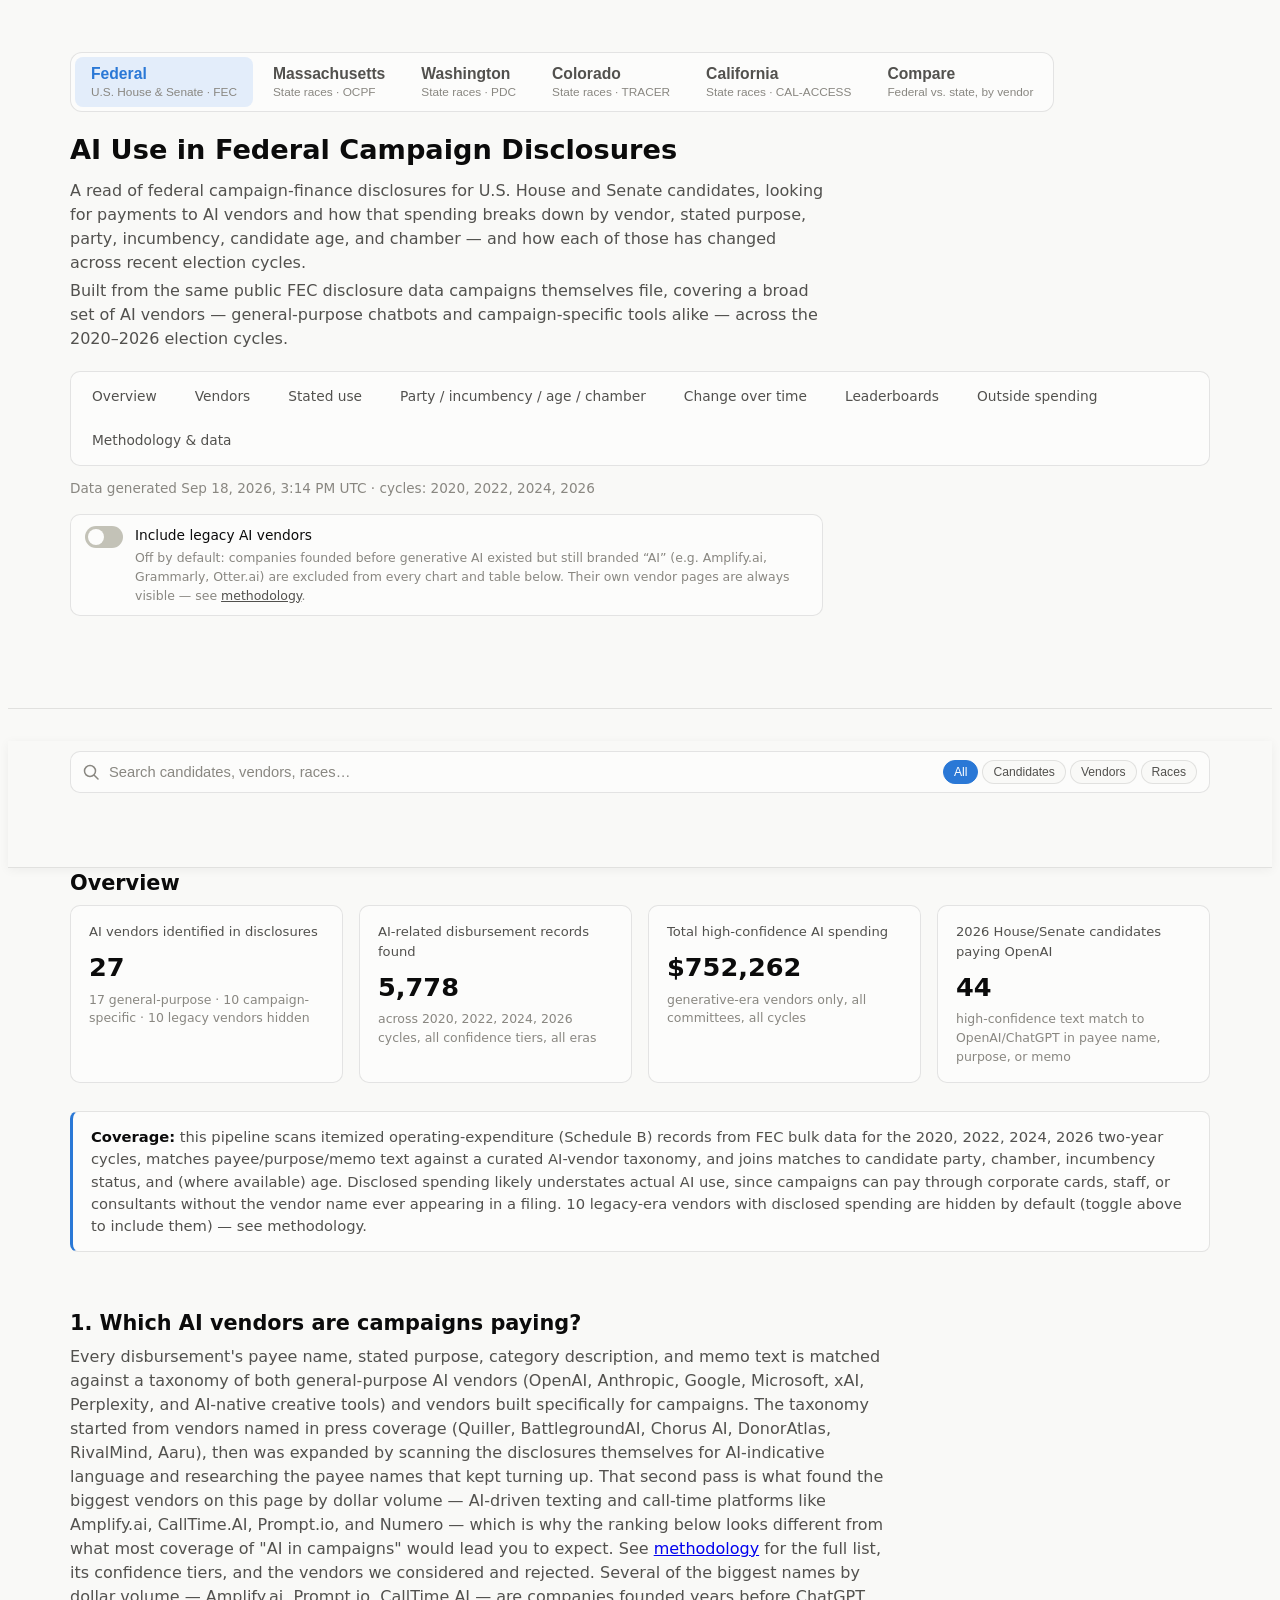
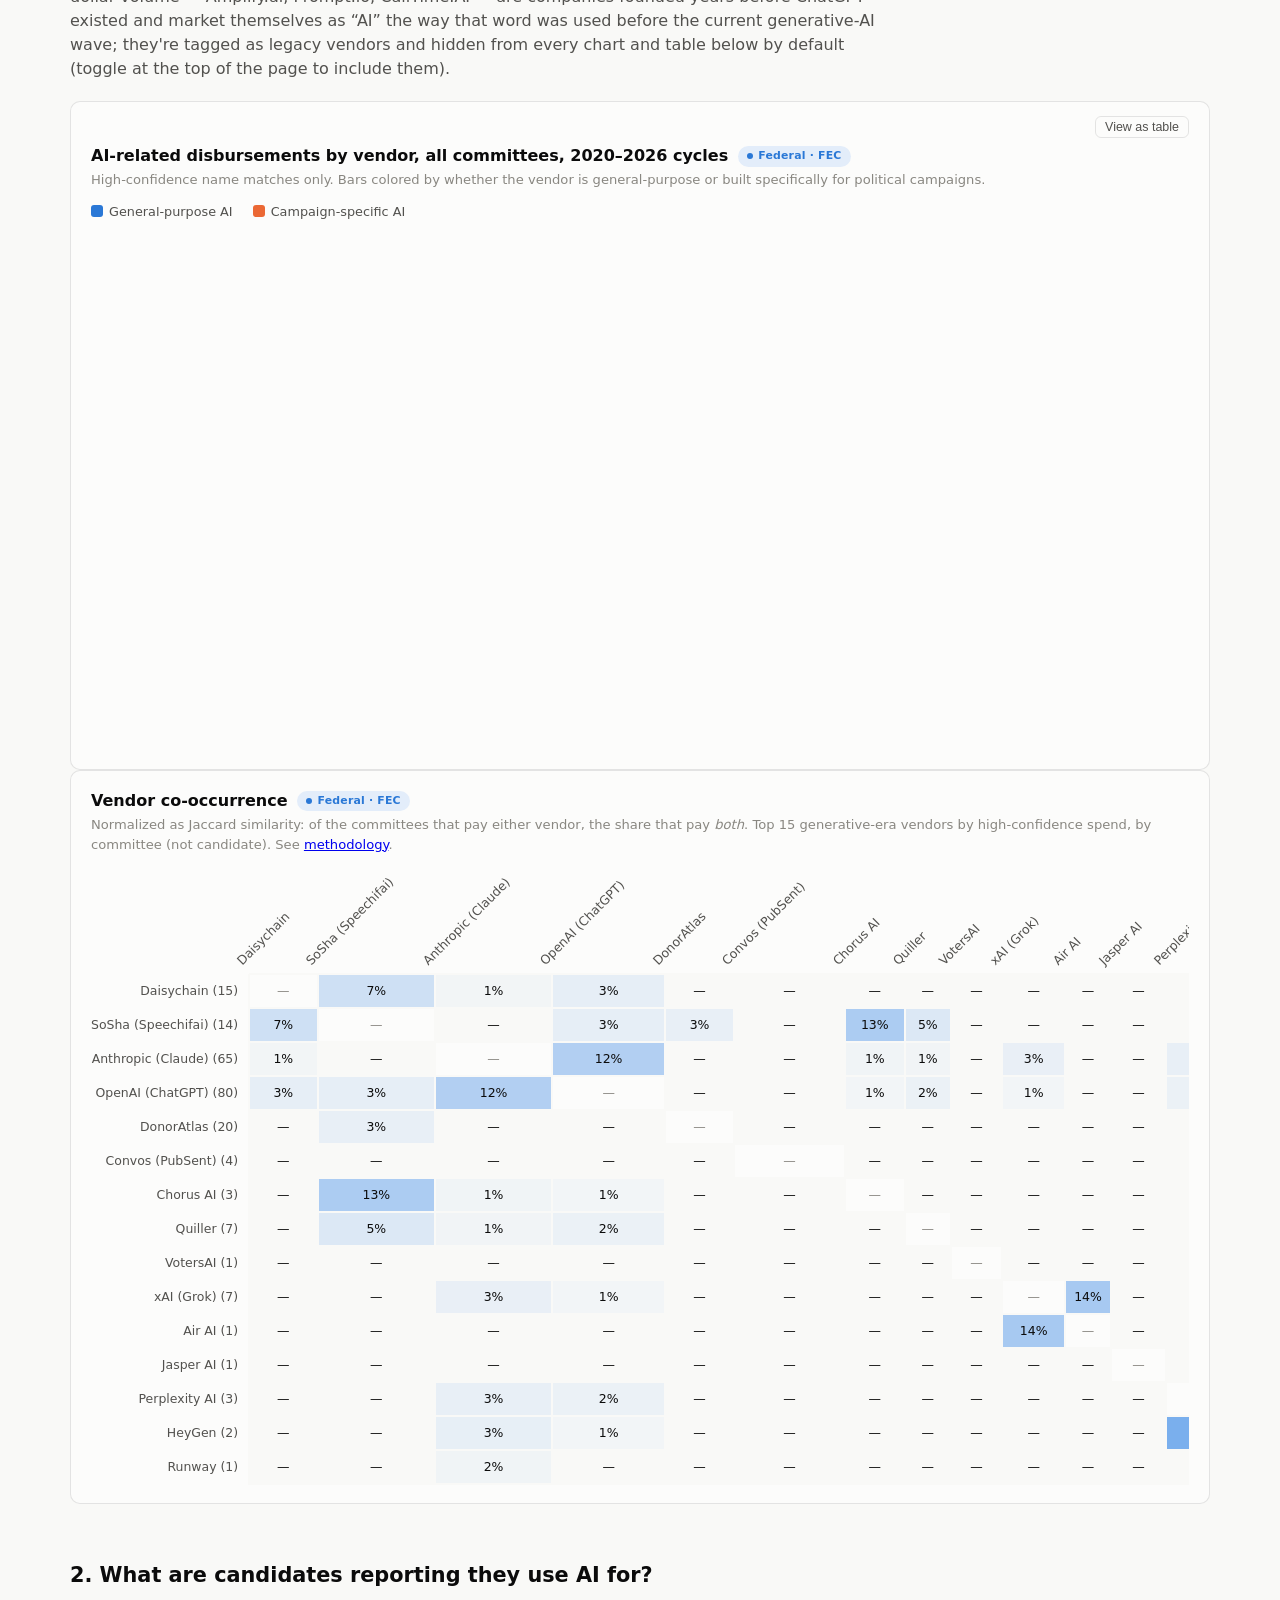
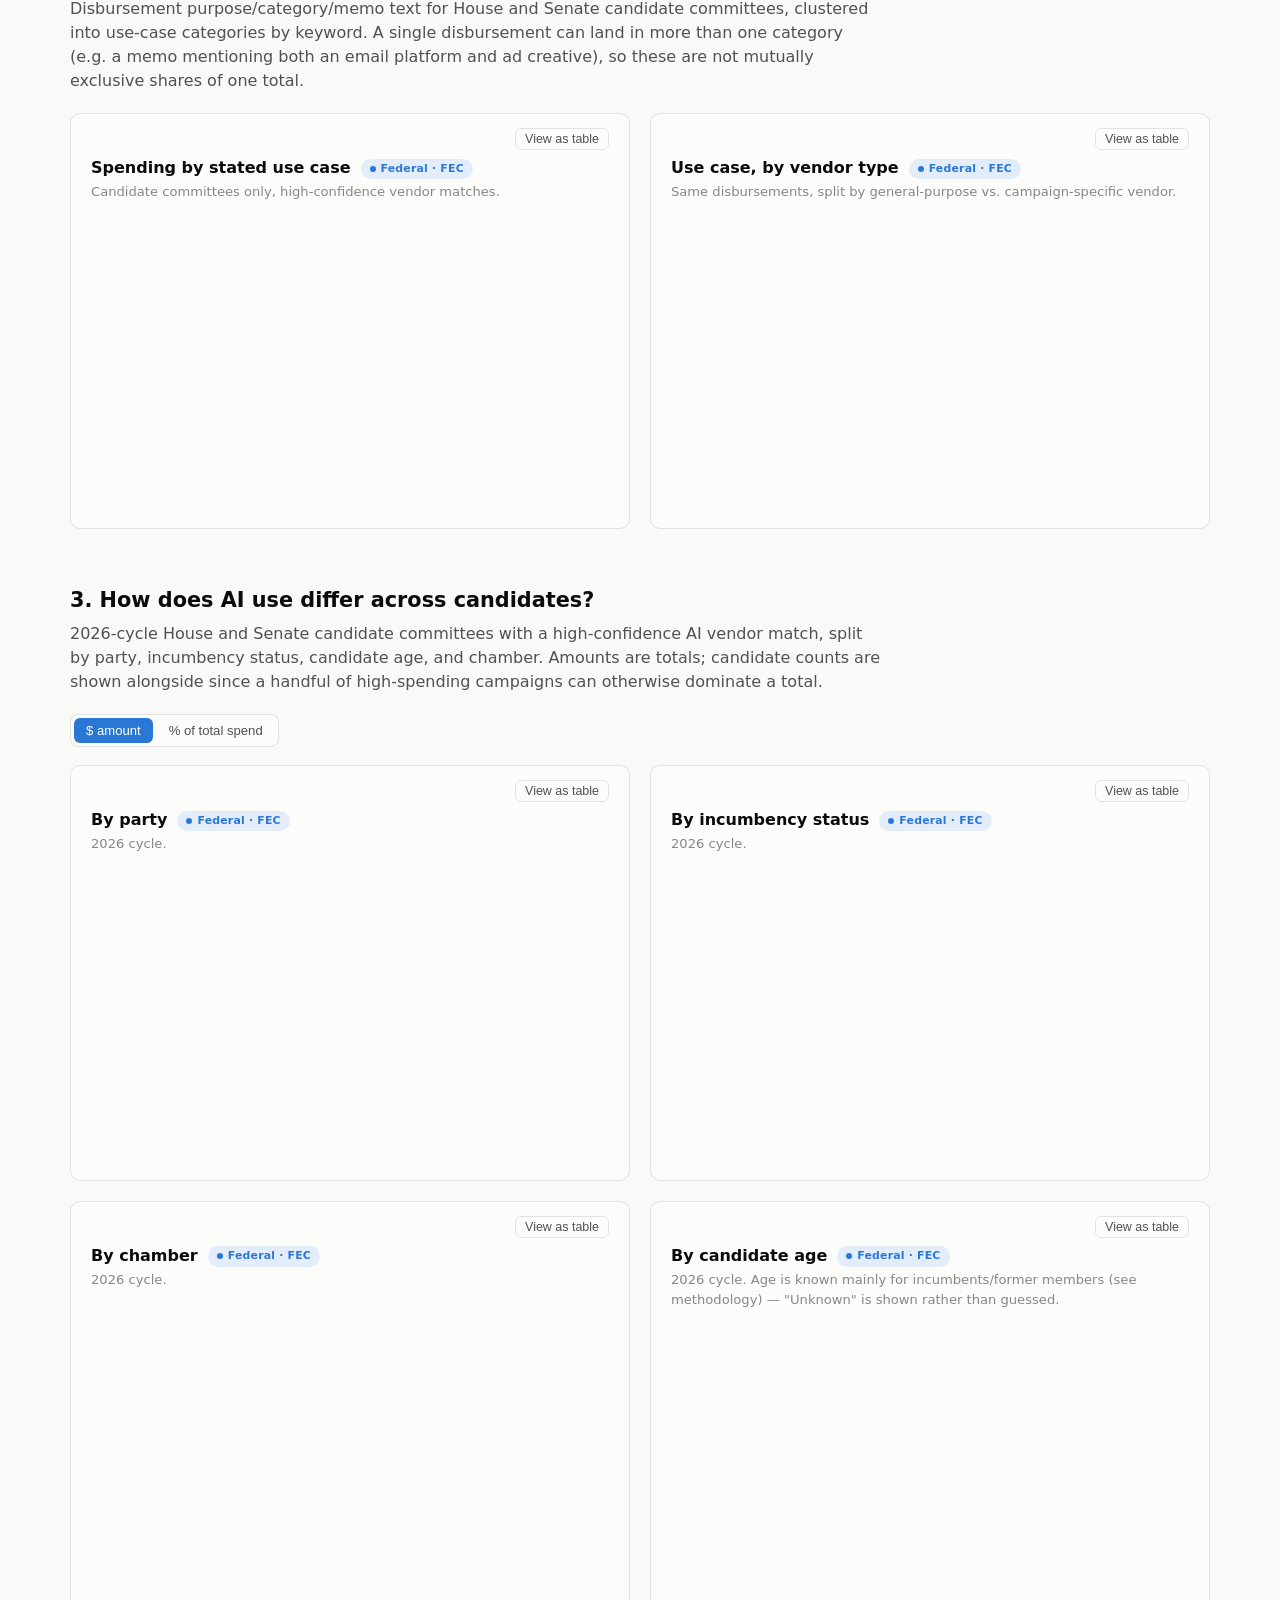
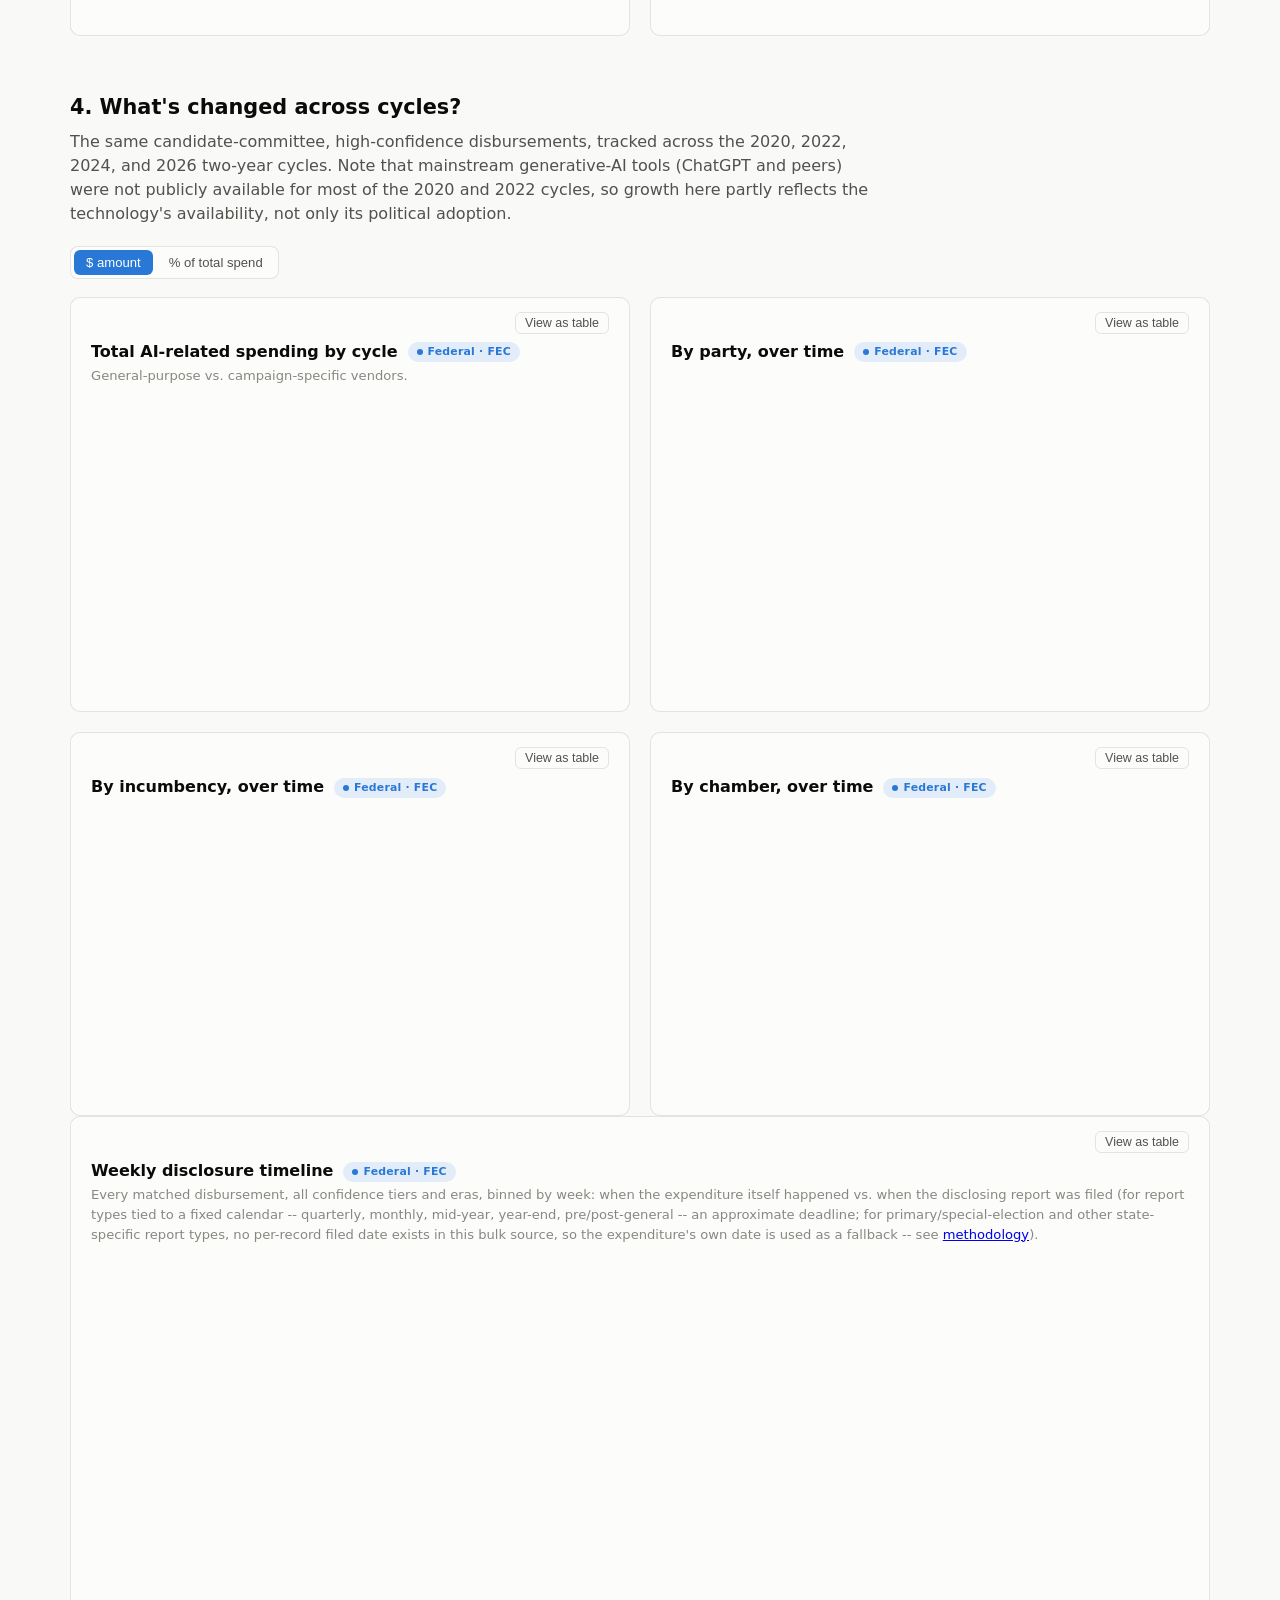
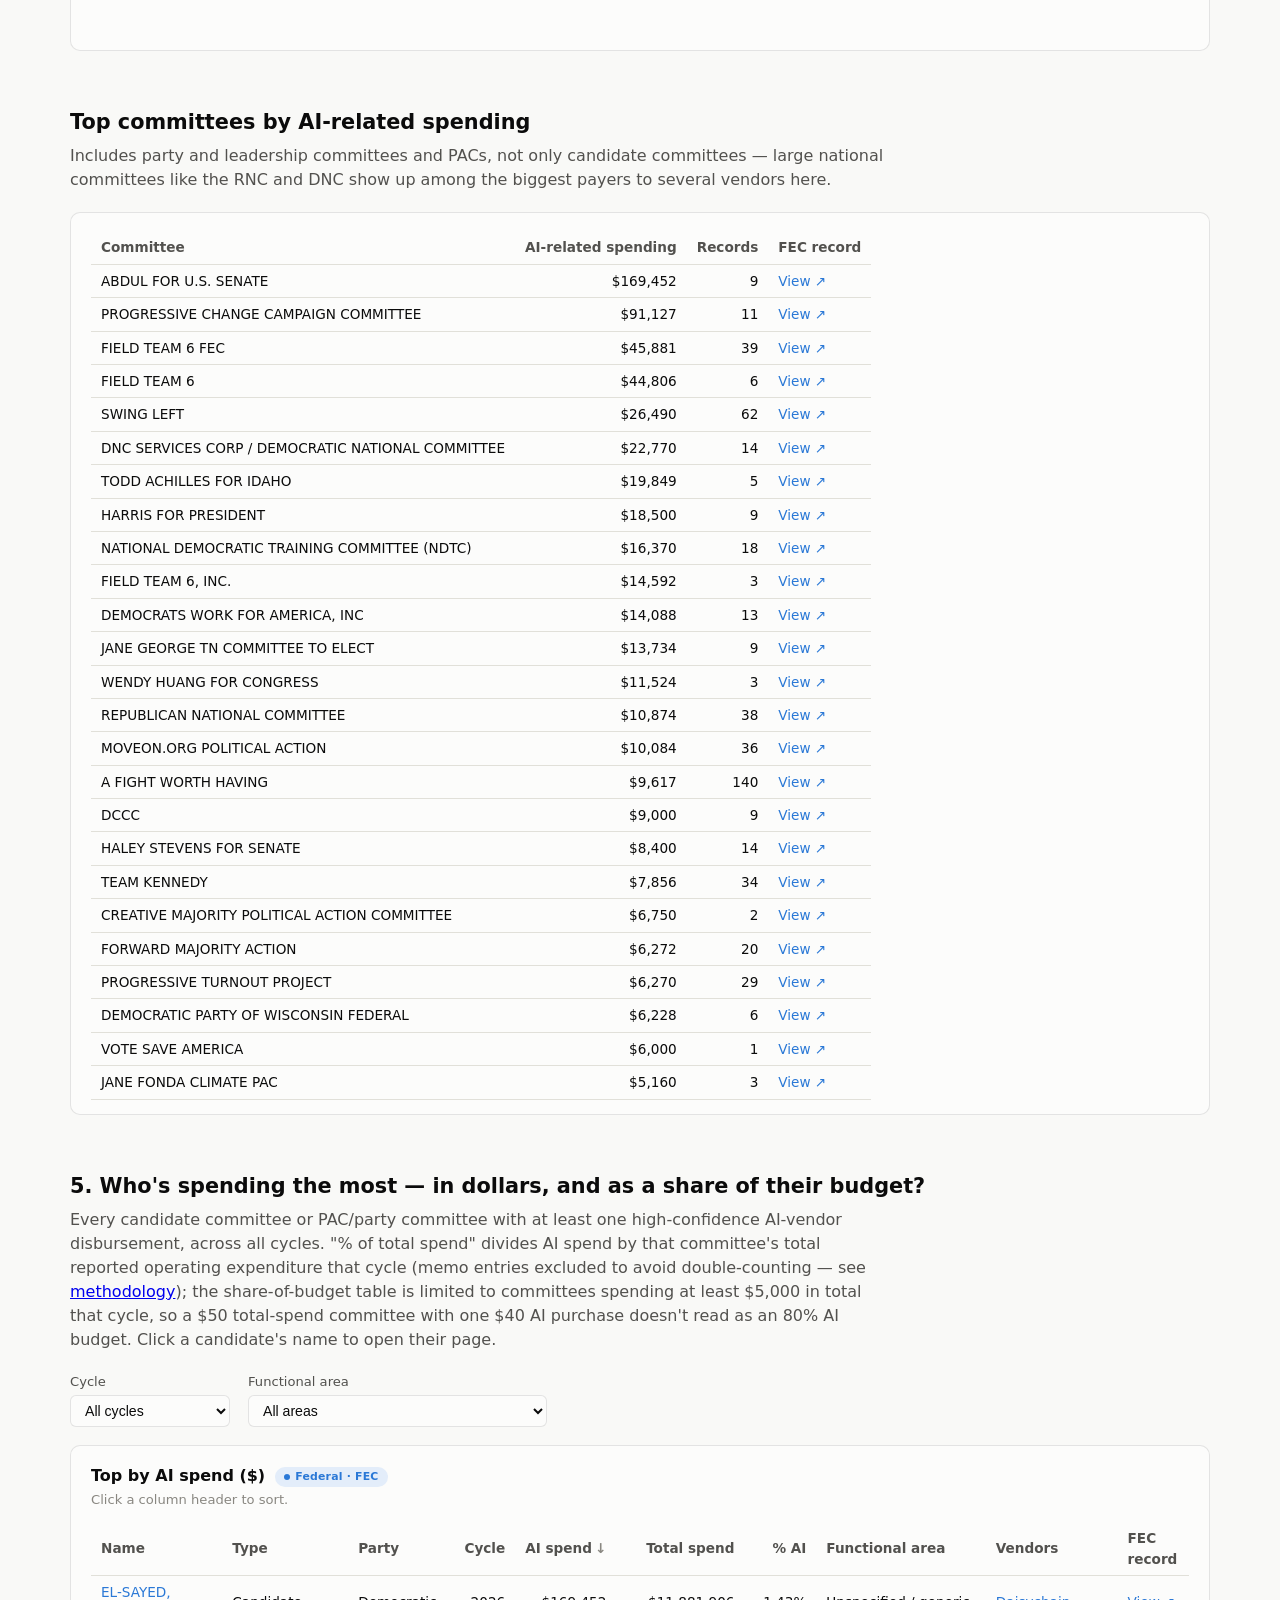
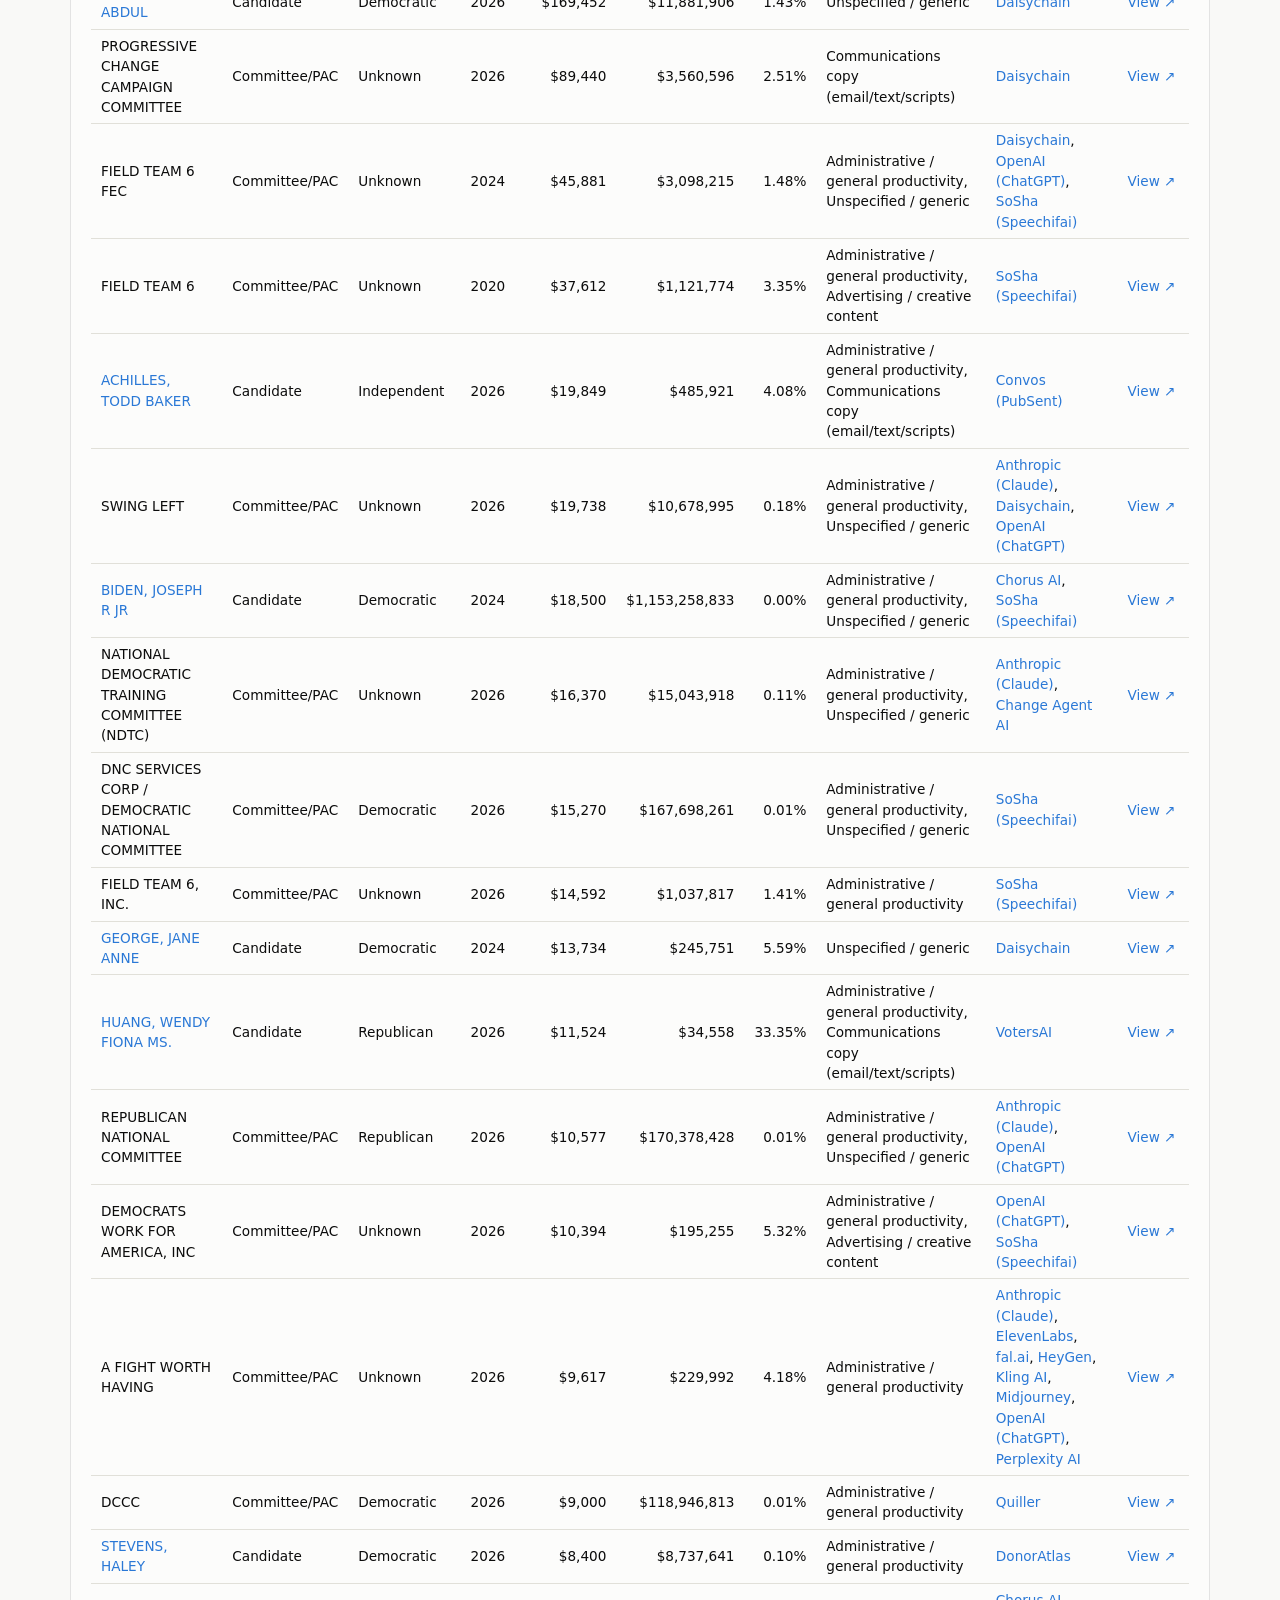
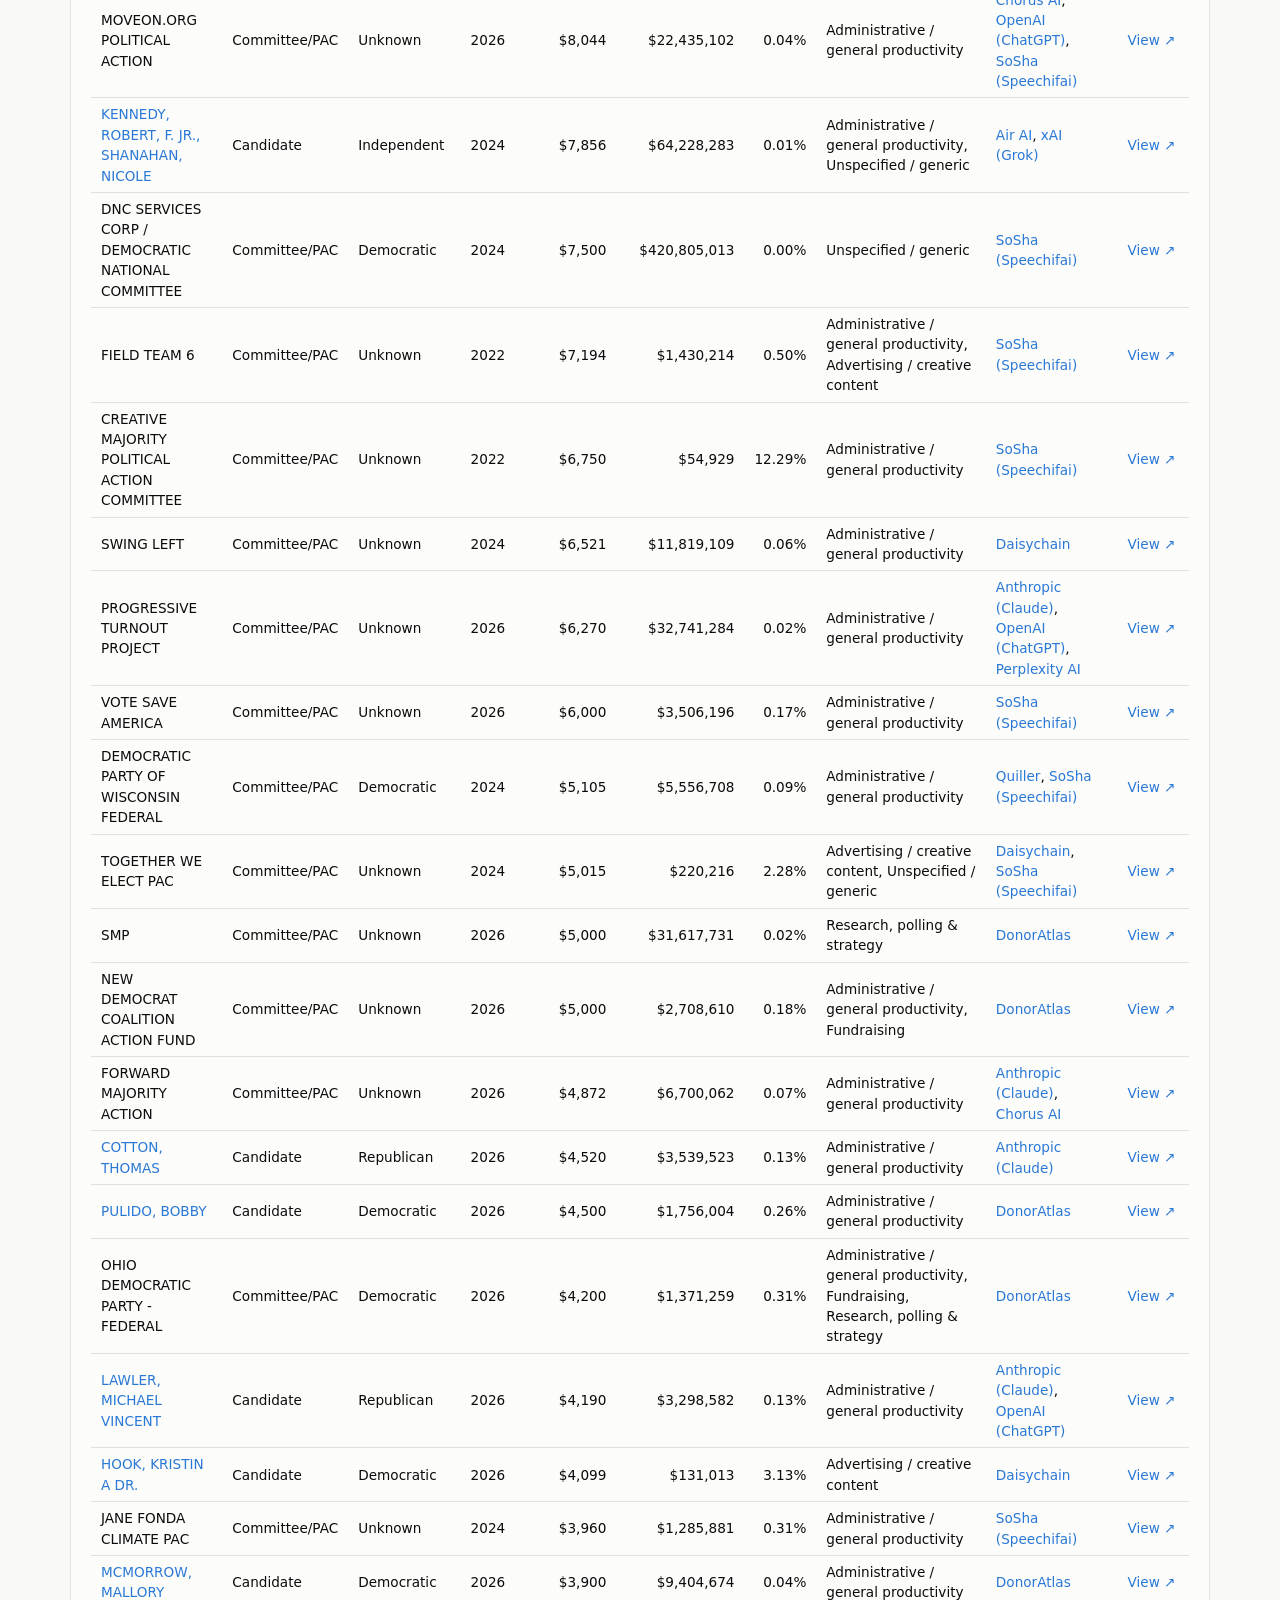
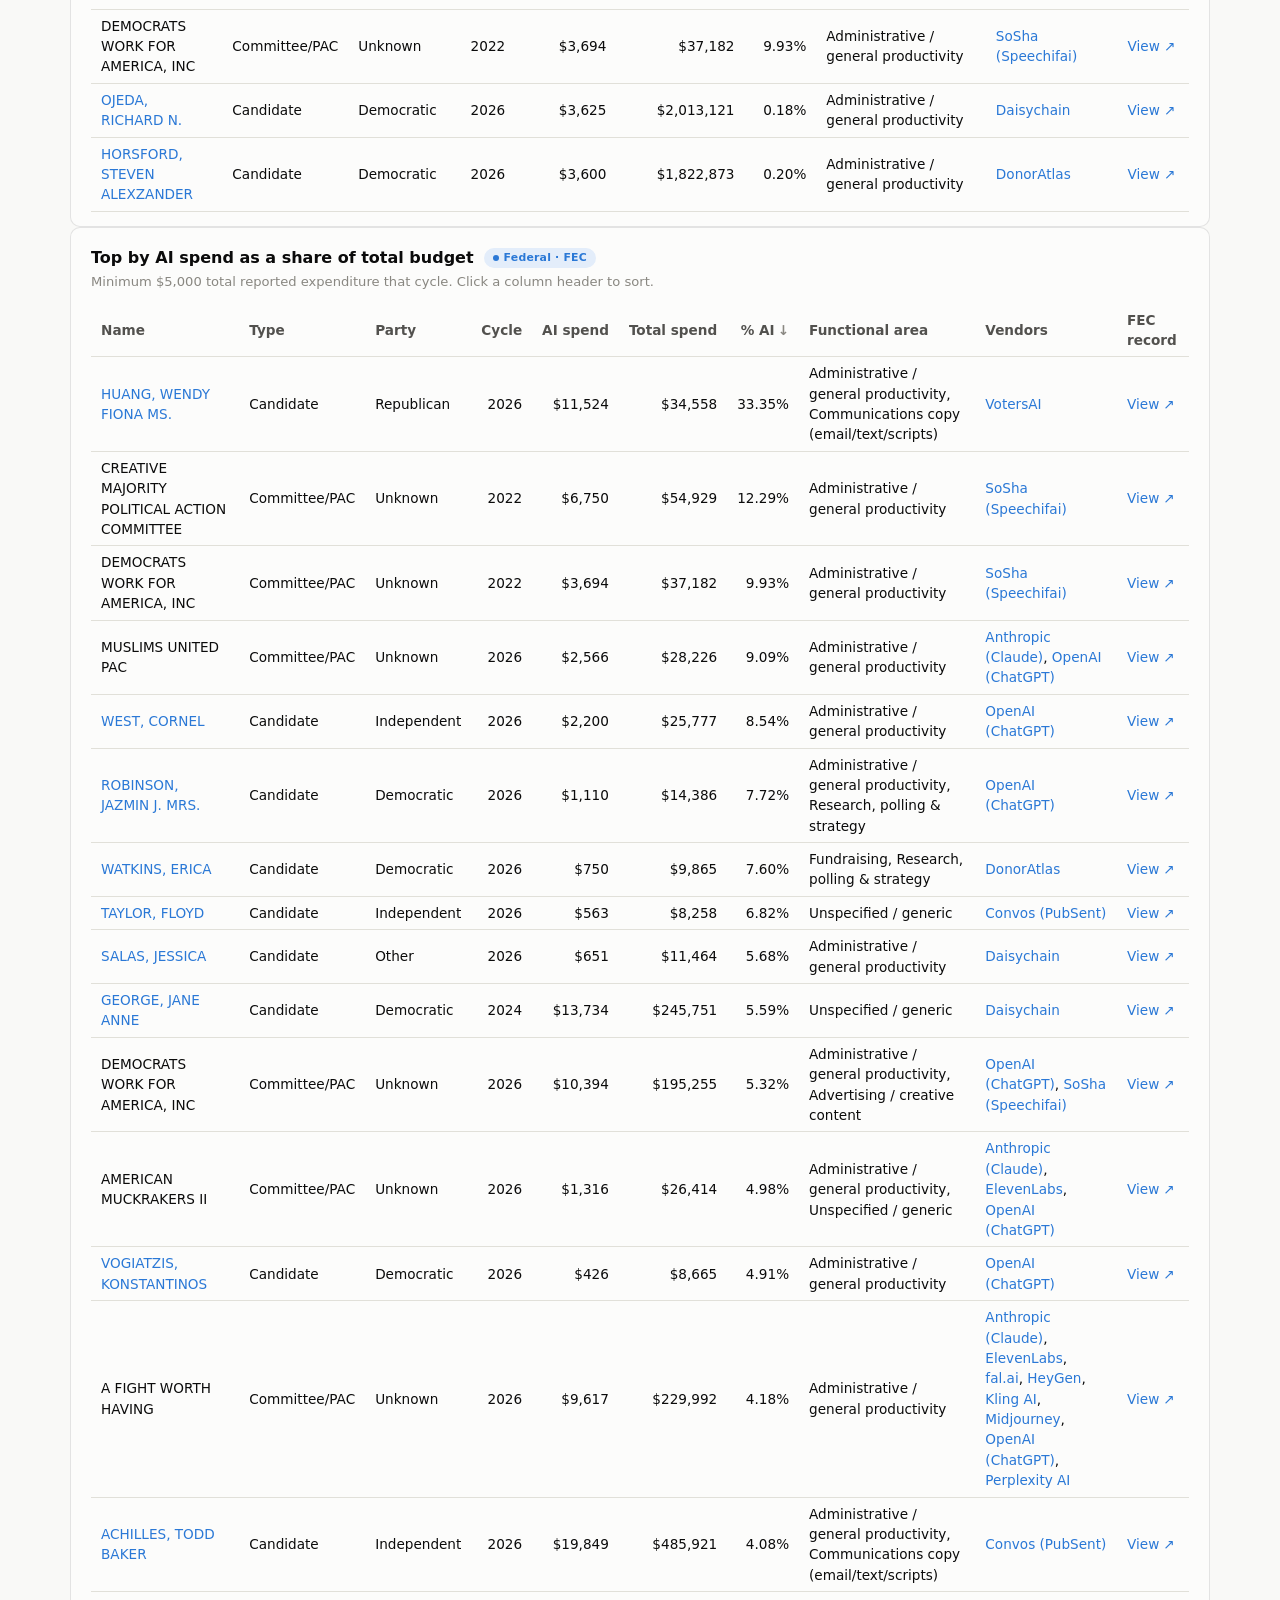
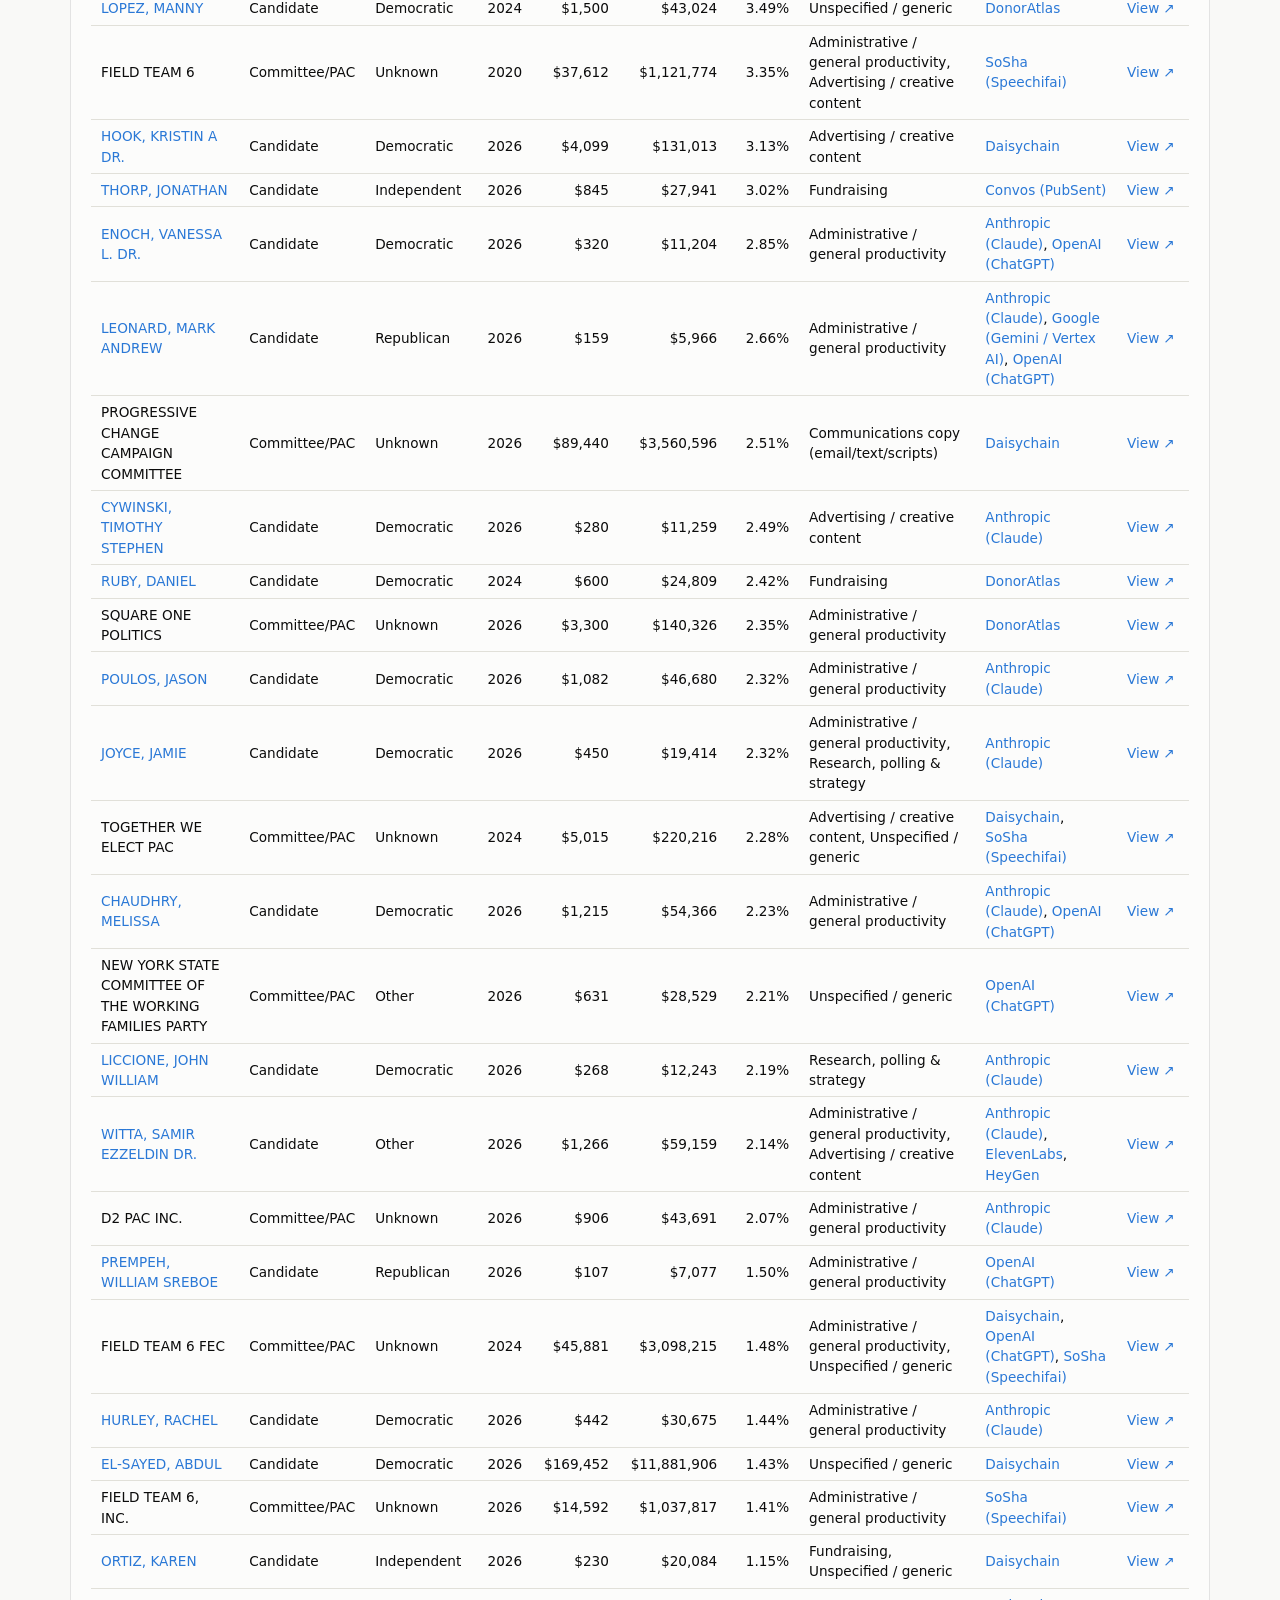
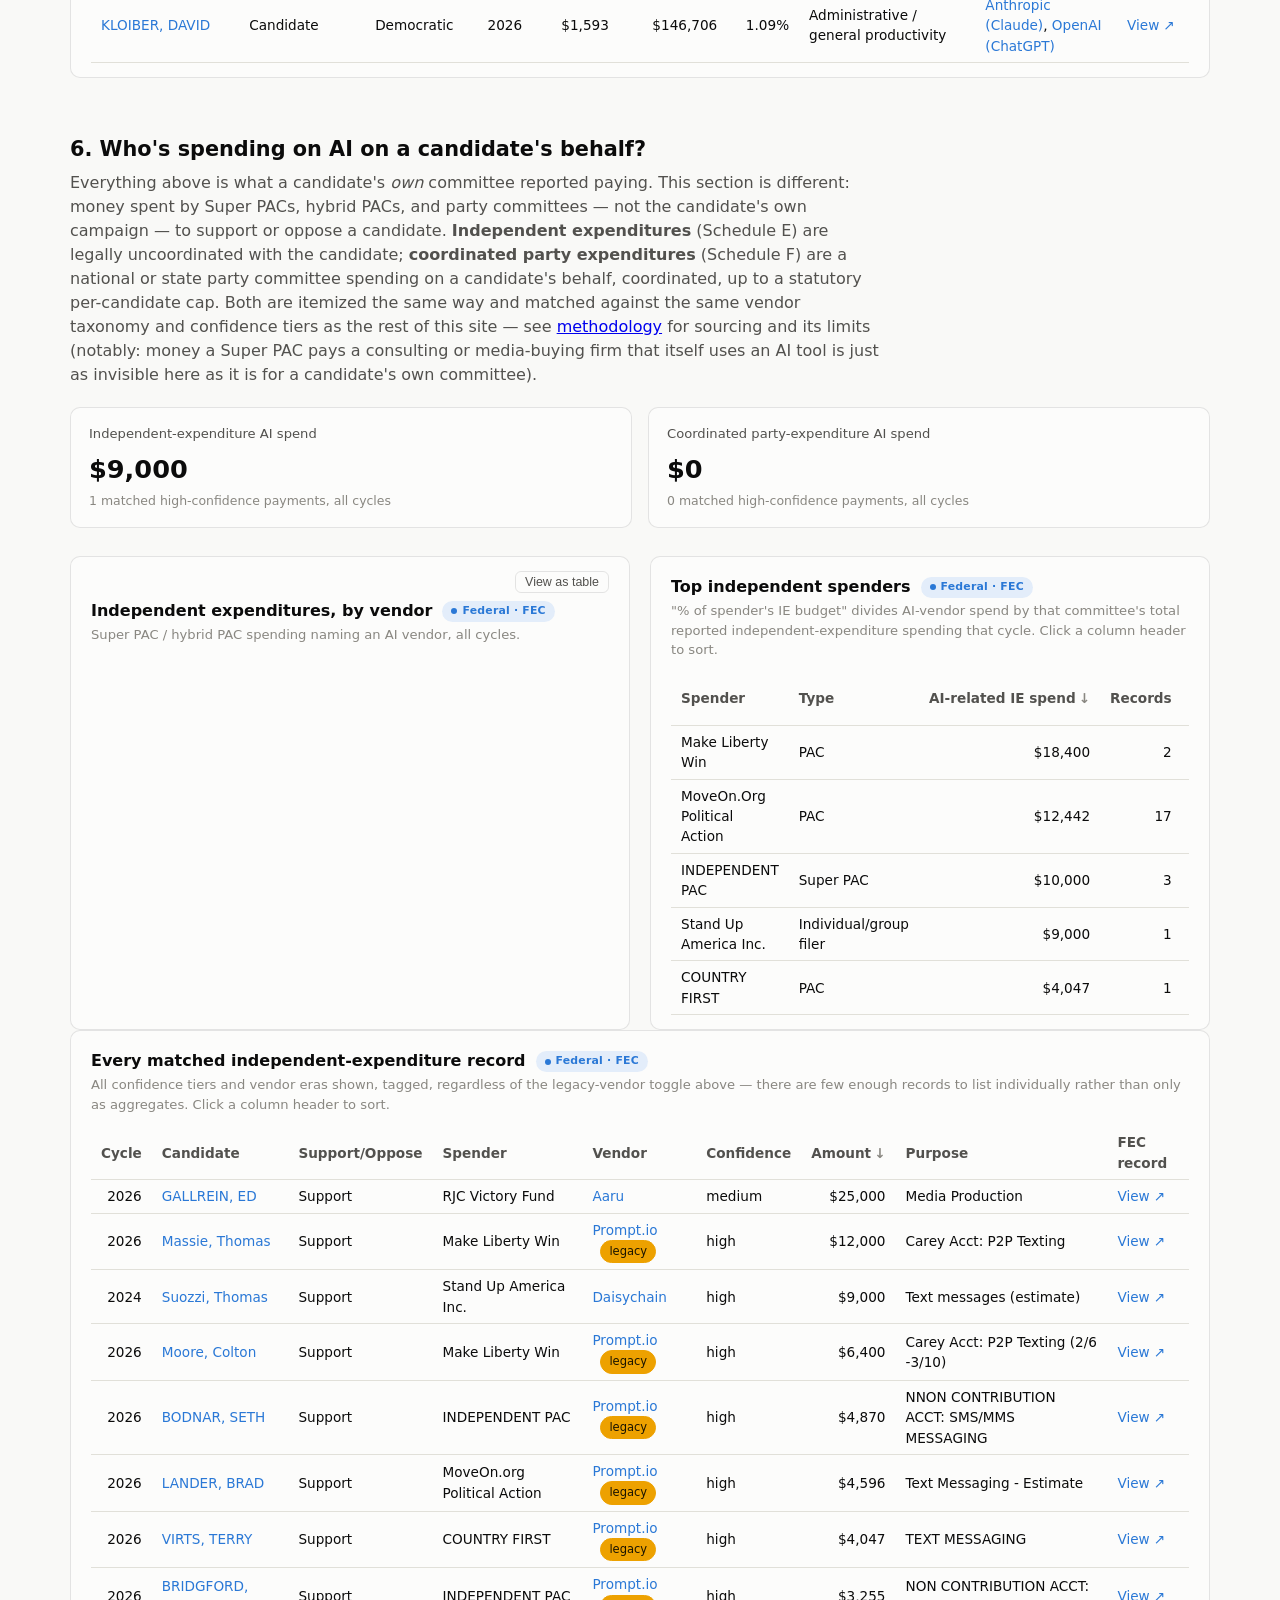
==== commit 7c3e9467: "Generalize the Massachusetts tab into a shared state renderer; add WA/CO/CA tabs Replaces the MA-onl" ====
--- a/docs/index.html
+++ b/docs/index.html
@@ -15,11 +15,23 @@
         <span class="dataset-tab-title">Federal</span>
         <span class="dataset-tab-sub">U.S. House &amp; Senate &middot; FEC</span>
       </button>
-      <button type="button" class="dataset-tab" data-dataset="ma" role="tab" aria-selected="false" aria-controls="ma-view">
+      <button type="button" class="dataset-tab" data-dataset="ma" role="tab" aria-selected="false" aria-controls="state-view" style="--accent:var(--ma-accent);--accent-soft:var(--ma-accent-soft)">
         <span class="dataset-tab-title">Massachusetts</span>
         <span class="dataset-tab-sub">State races &middot; OCPF</span>
       </button>
-      <button type="button" class="dataset-tab" data-dataset="compare" role="tab" aria-selected="false" aria-controls="compare-view">
+      <button type="button" class="dataset-tab" data-dataset="wa" role="tab" aria-selected="false" aria-controls="state-view" style="--accent:var(--wa-accent);--accent-soft:var(--wa-accent-soft)">
+        <span class="dataset-tab-title">Washington</span>
+        <span class="dataset-tab-sub">State races &middot; PDC</span>
+      </button>
+      <button type="button" class="dataset-tab" data-dataset="co" role="tab" aria-selected="false" aria-controls="state-view" style="--accent:var(--co-accent);--accent-soft:var(--co-accent-soft)">
+        <span class="dataset-tab-title">Colorado</span>
+        <span class="dataset-tab-sub">State races &middot; TRACER</span>
+      </button>
+      <button type="button" class="dataset-tab" data-dataset="ca" role="tab" aria-selected="false" aria-controls="state-view" style="--accent:var(--ca-accent);--accent-soft:var(--ca-accent-soft)">
+        <span class="dataset-tab-title">California</span>
+        <span class="dataset-tab-sub">State races &middot; CAL-ACCESS</span>
+      </button>
+      <button type="button" class="dataset-tab" data-dataset="compare" role="tab" aria-selected="false" aria-controls="compare-view" style="--accent:var(--compare-accent);--accent-soft:var(--compare-accent-soft)">
         <span class="dataset-tab-title">Compare</span>
         <span class="dataset-tab-sub">Federal vs. state, by vendor</span>
       </button>
@@ -294,8 +306,8 @@
 
   </div><!-- #main-view -->
 
-  <div id="ma-view" hidden></div>
-  <div id="ma-detail-view" hidden></div>
+  <div id="state-view" hidden></div>
+  <div id="state-detail-view" hidden></div>
 
   <div id="compare-view" hidden></div>
 
@@ -305,7 +317,7 @@
   <div class="wrap">
     <p id="footer-generated"></p>
     <p id="footer-source-federal">Source data: Federal Election Commission bulk downloads (fec.gov) and the unitedstates/congress-legislators project. This is an independent analysis and is not affiliated with the FEC or any campaign or vendor named here.</p>
-    <p id="footer-source-ma" hidden>Source data: Massachusetts Office of Campaign and Political Finance (ocpf.us), via its public API. This is an independent analysis and is not affiliated with OCPF or any campaign or vendor named here.</p>
+    <p id="footer-source-state" hidden></p>
     <p id="footer-source-compare" hidden>Source data: both of the above &mdash; Federal Election Commission bulk downloads (fec.gov) and Massachusetts Office of Campaign and Political Finance (ocpf.us). This is an independent analysis and is not affiliated with the FEC, OCPF, or any campaign or vendor named here.</p>
   </div>
 </footer>
--- a/docs/css/style.css
+++ b/docs/css/style.css
@@ -26,6 +26,12 @@
 
   --ma-accent:      #7d3c98;
   --ma-accent-soft: #f1e6f5;
+  --wa-accent:      #0e7c93;
+  --wa-accent-soft: #e1f2f5;
+  --co-accent:      #b5651d;
+  --co-accent-soft: #f7ecdf;
+  --ca-accent:      #a3315a;
+  --ca-accent-soft: #f8e6ee;
   --fed-accent-soft: #e3edfa;
   --compare-accent:      #1baf7a;
   --compare-accent-soft: #e1f5ee;
@@ -54,6 +60,12 @@
 
     --ma-accent:      #c48fdb;
     --ma-accent-soft: #2f2035;
+    --wa-accent:      #5fc9dd;
+    --wa-accent-soft: #123239;
+    --co-accent:      #e2934f;
+    --co-accent-soft: #3a2a14;
+    --ca-accent:      #e18aab;
+    --ca-accent-soft: #3a1f2a;
     --fed-accent-soft: #16233a;
     --compare-accent:      #199e70;
     --compare-accent-soft: #14332a;
@@ -81,6 +93,12 @@
 
   --ma-accent:      #c48fdb;
   --ma-accent-soft: #2f2035;
+  --wa-accent:      #5fc9dd;
+  --wa-accent-soft: #123239;
+  --co-accent:      #e2934f;
+  --co-accent-soft: #3a2a14;
+  --ca-accent:      #e18aab;
+  --ca-accent-soft: #3a1f2a;
   --fed-accent-soft: #16233a;
   --compare-accent:      #199e70;
   --compare-accent-soft: #14332a;
@@ -336,32 +354,35 @@
 .dataset-tab:hover { background: var(--page-plane); color: var(--text-primary); }
 .dataset-tab-title { font-weight: 700; font-size: 0.98rem; }
 .dataset-tab-sub { font-size: 0.74rem; color: var(--text-muted); }
-.dataset-tab.is-active { background: var(--fed-accent-soft); }
-.dataset-tab.is-active .dataset-tab-title { color: var(--series-1); }
-.dataset-tab[data-dataset="ma"].is-active { background: var(--ma-accent-soft); }
-.dataset-tab[data-dataset="ma"].is-active .dataset-tab-title { color: var(--ma-accent); }
-.dataset-tab[data-dataset="compare"].is-active { background: var(--compare-accent-soft); }
-.dataset-tab[data-dataset="compare"].is-active .dataset-tab-title { color: var(--compare-accent); }
+/* Every non-Federal tab (each state, plus Compare) sets its own --accent /
+   --accent-soft custom properties inline (see docs/index.html) so one
+   generic rule covers all of them -- adding a state tab needs a new
+   --<id>-accent[-soft] pair above and a tab button with the matching
+   inline style, not a new CSS selector here. */
+.dataset-tab.is-active { background: var(--accent-soft, var(--fed-accent-soft)); }
+.dataset-tab.is-active .dataset-tab-title { color: var(--accent, var(--series-1)); }
 
 /* Context pill: stamped on every card's title row so which dataset a given
-   chart or table belongs to is never ambiguous, even mid-scroll. */
+   chart or table belongs to is never ambiguous, even mid-scroll. Federal
+   cards get the dataset-pill-federal modifier (a static class, never
+   rebuilt); every state's cards set --accent/--accent-soft inline instead
+   (built fresh per state, see stateCardTitle() in app.js). */
 .dataset-pill {
   display: inline-flex; align-items: center; gap: 5px; font-size: 0.68rem; font-weight: 700;
   letter-spacing: 0.02em; padding: 2px 9px; border-radius: 999px; margin-left: 10px;
   vertical-align: middle; white-space: nowrap;
-}
-.dataset-pill::before { content: ""; width: 6px; height: 6px; border-radius: 50%; }
+  background: var(--accent-soft, var(--fed-accent-soft)); color: var(--accent, var(--series-1));
+}
+.dataset-pill::before { content: ""; width: 6px; height: 6px; border-radius: 50%; background: var(--accent, var(--series-1)); }
 .dataset-pill-federal { background: var(--fed-accent-soft); color: var(--series-1); }
 .dataset-pill-federal::before { background: var(--series-1); }
-.dataset-pill-ma { background: var(--ma-accent-soft); color: var(--ma-accent); }
-.dataset-pill-ma::before { background: var(--ma-accent); }
-
-.ma-banner {
+
+.state-banner {
   display: flex; align-items: baseline; gap: 10px; flex-wrap: wrap;
-  background: var(--ma-accent-soft); border: 1px solid var(--ma-accent);
+  background: var(--accent-soft); border: 1px solid var(--accent);
   border-radius: 10px; padding: 12px 18px; margin-bottom: 28px; font-size: 0.9rem; color: var(--text-secondary);
 }
-.ma-banner strong { color: var(--ma-accent); }
+.state-banner strong { color: var(--accent); }
 
 .compare-banner {
   display: flex; align-items: baseline; gap: 10px; flex-wrap: wrap;
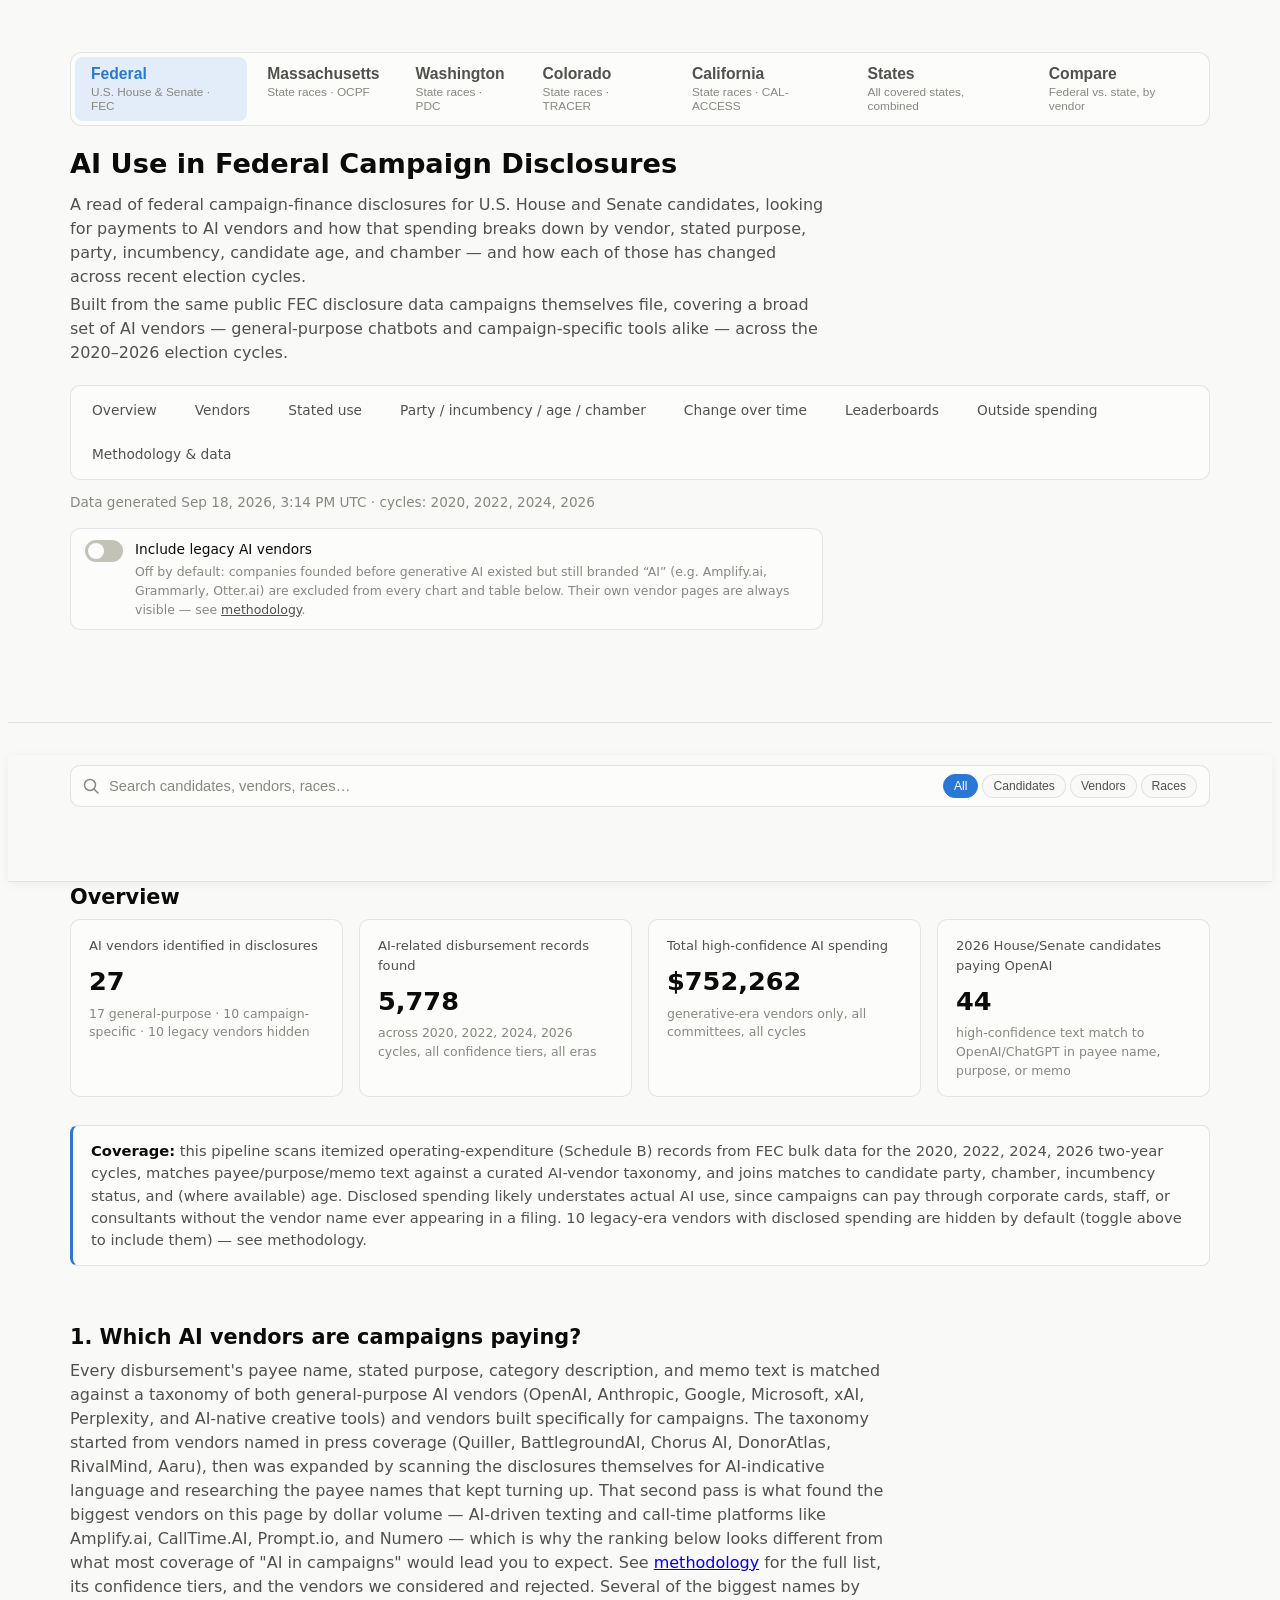
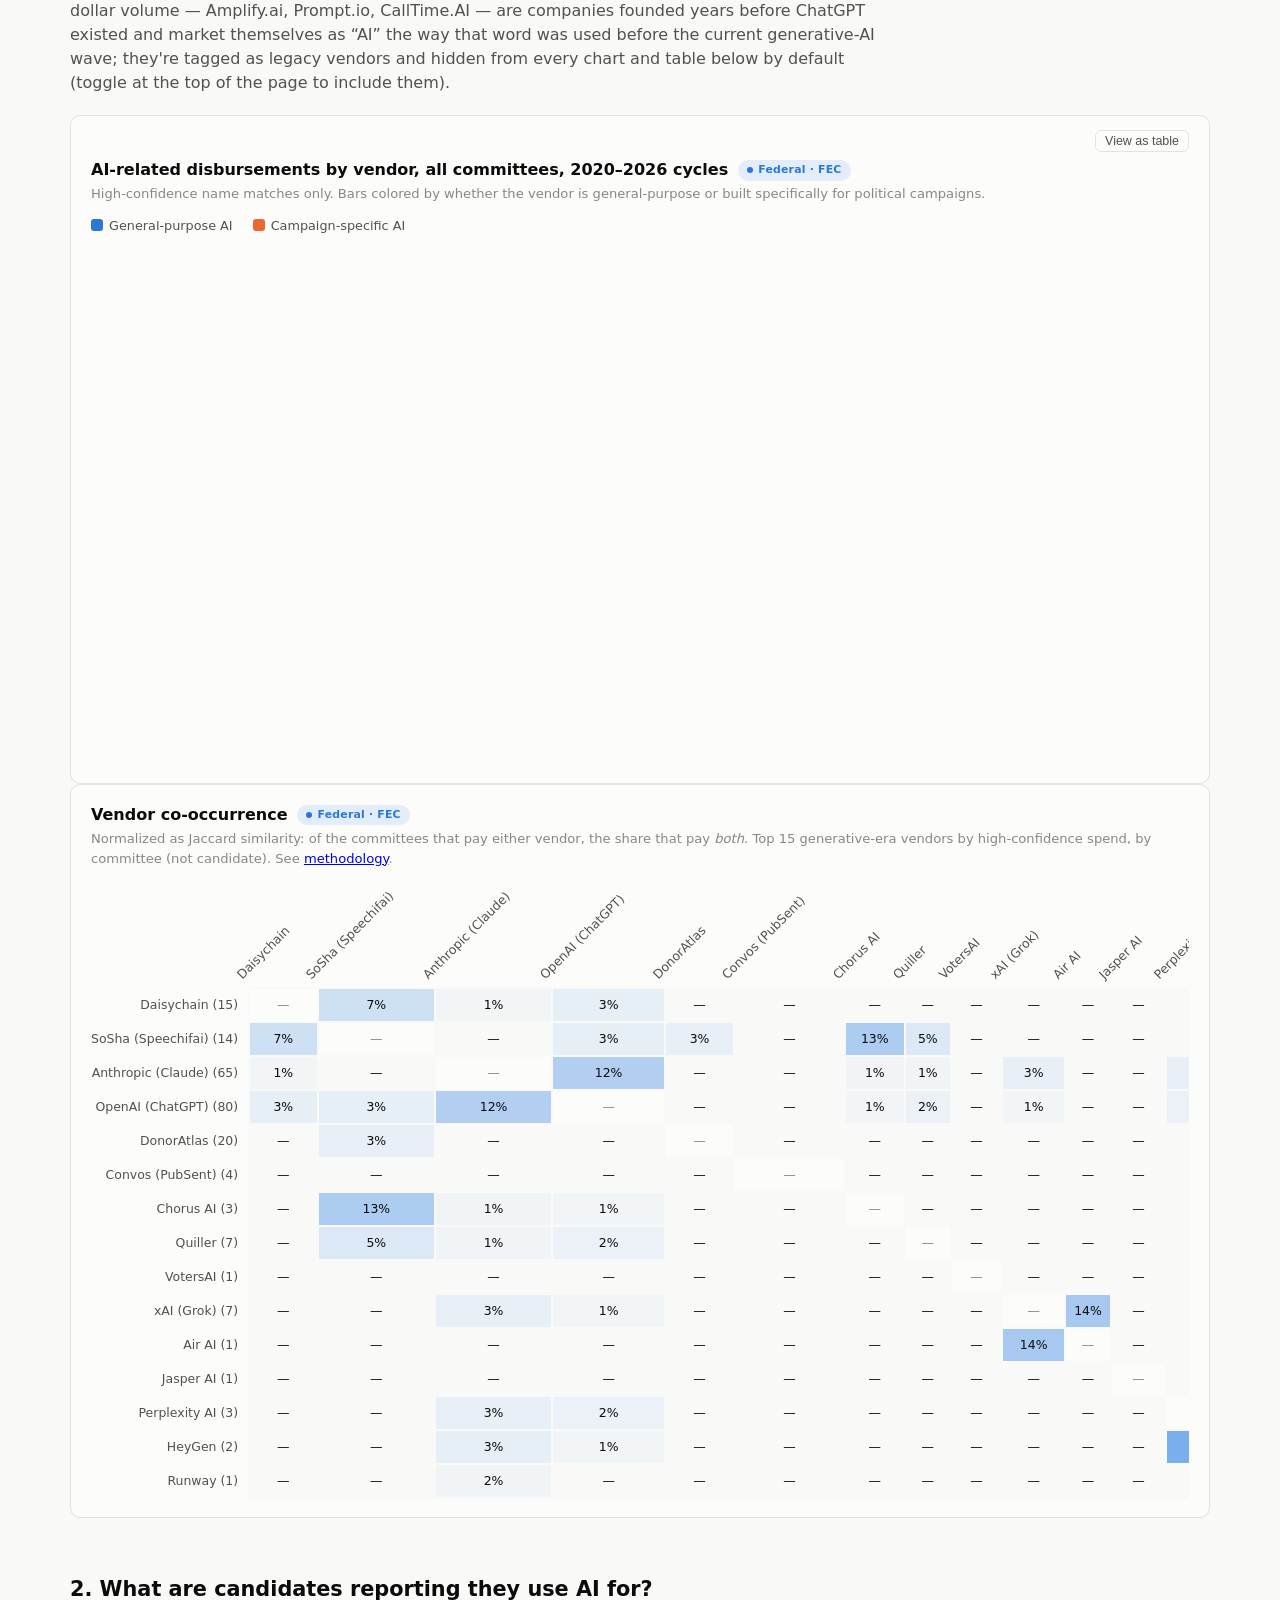
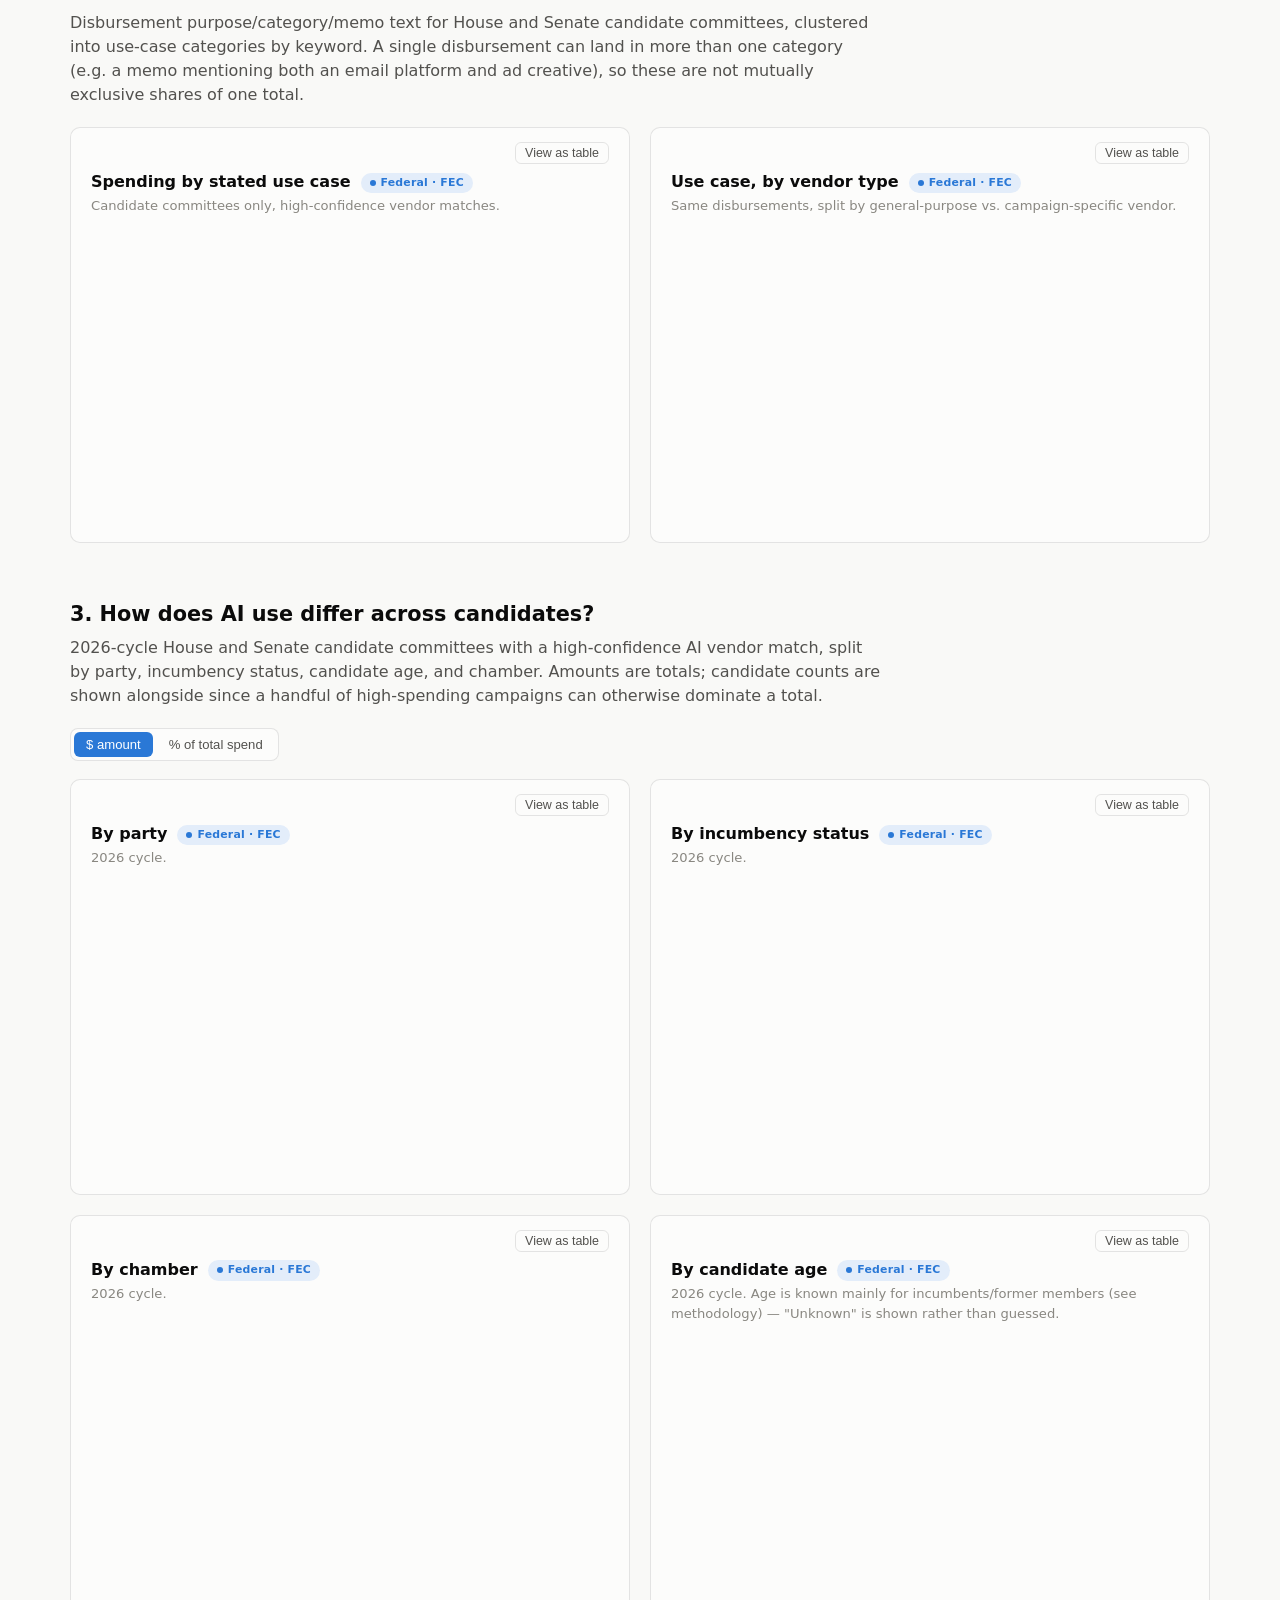
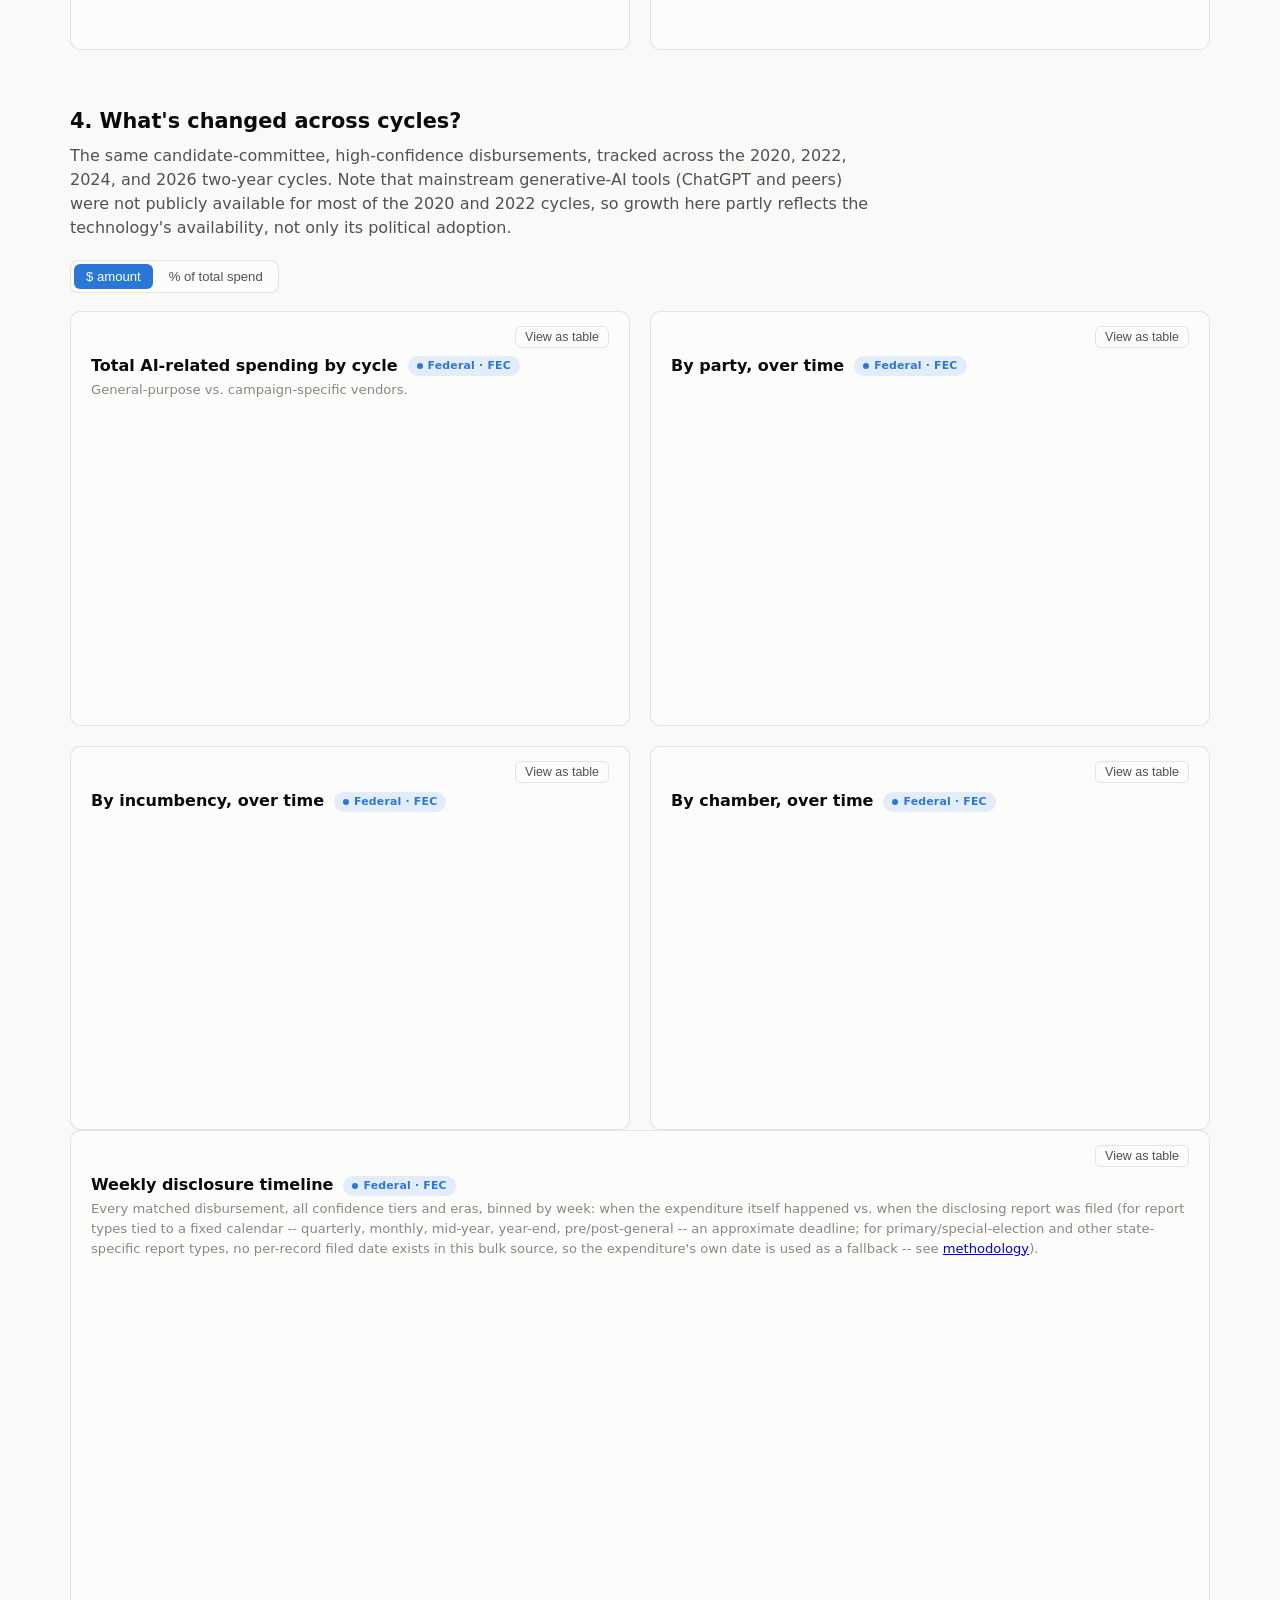
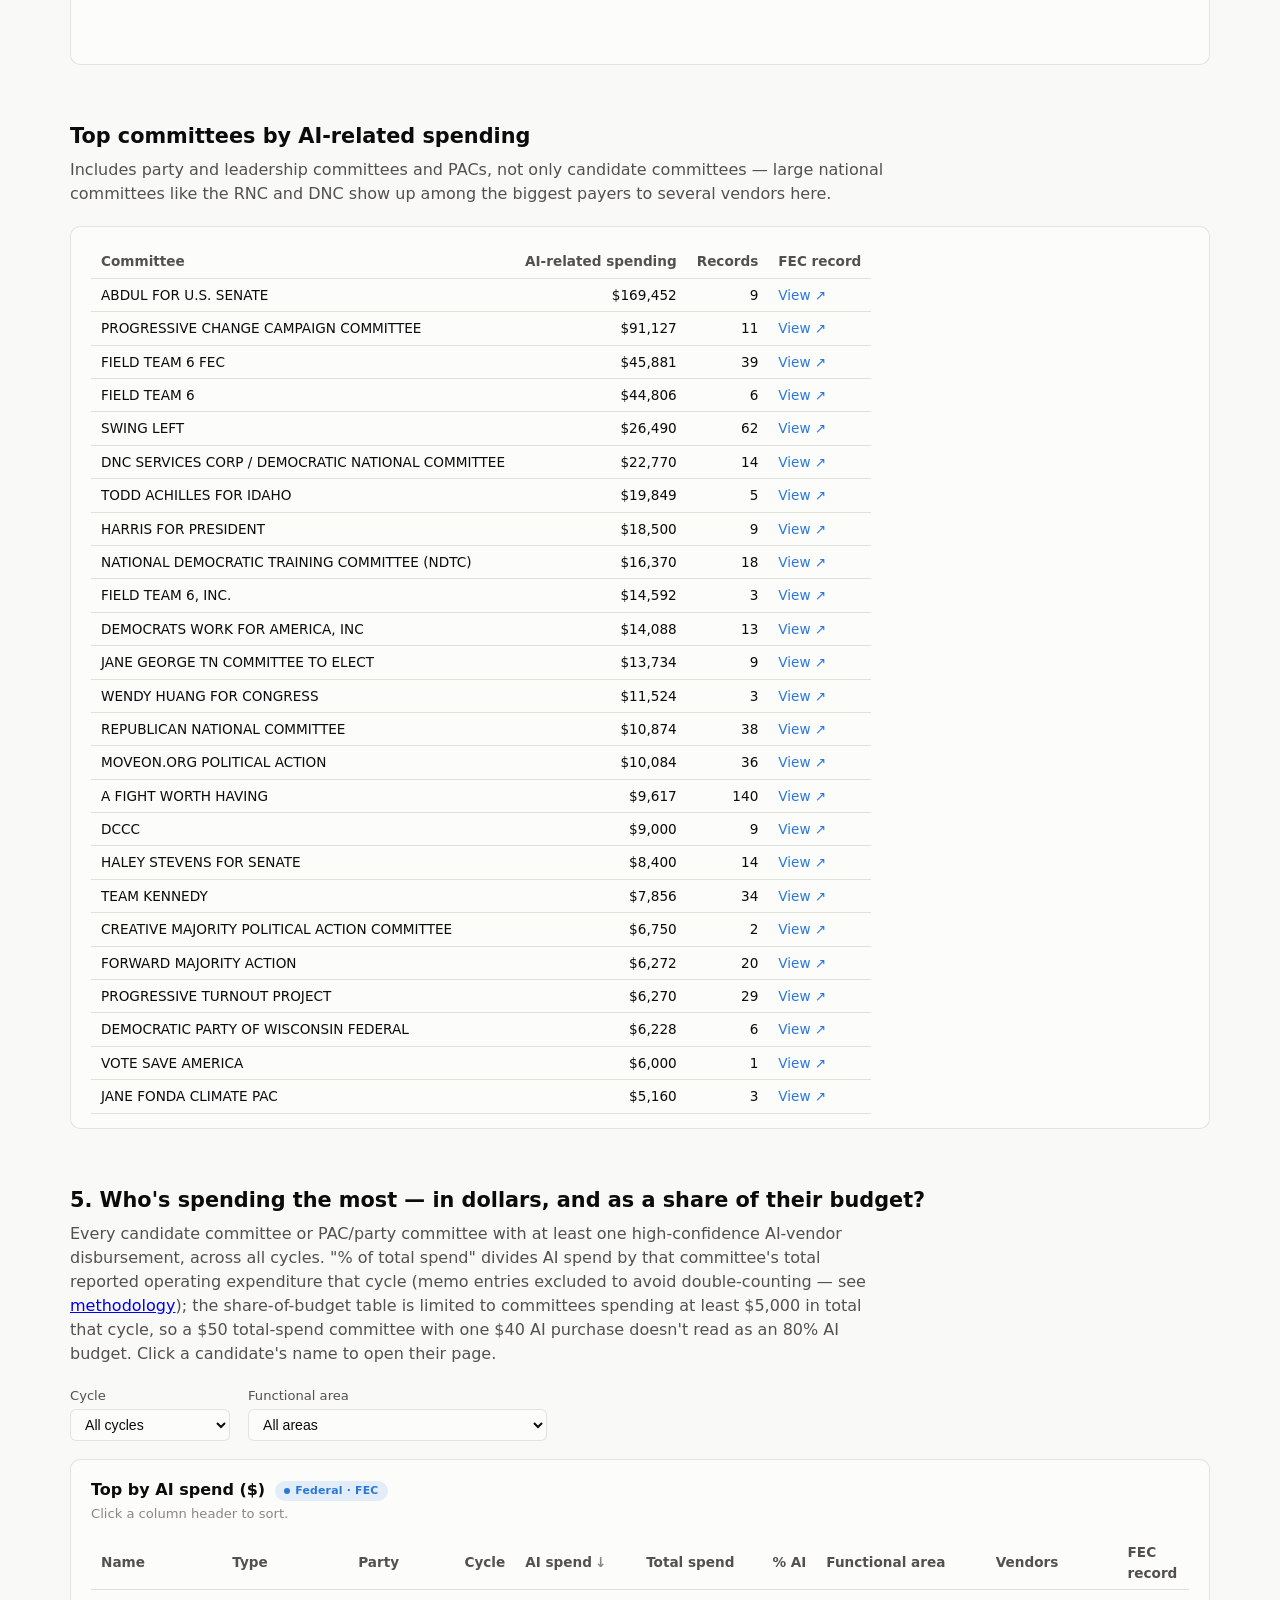
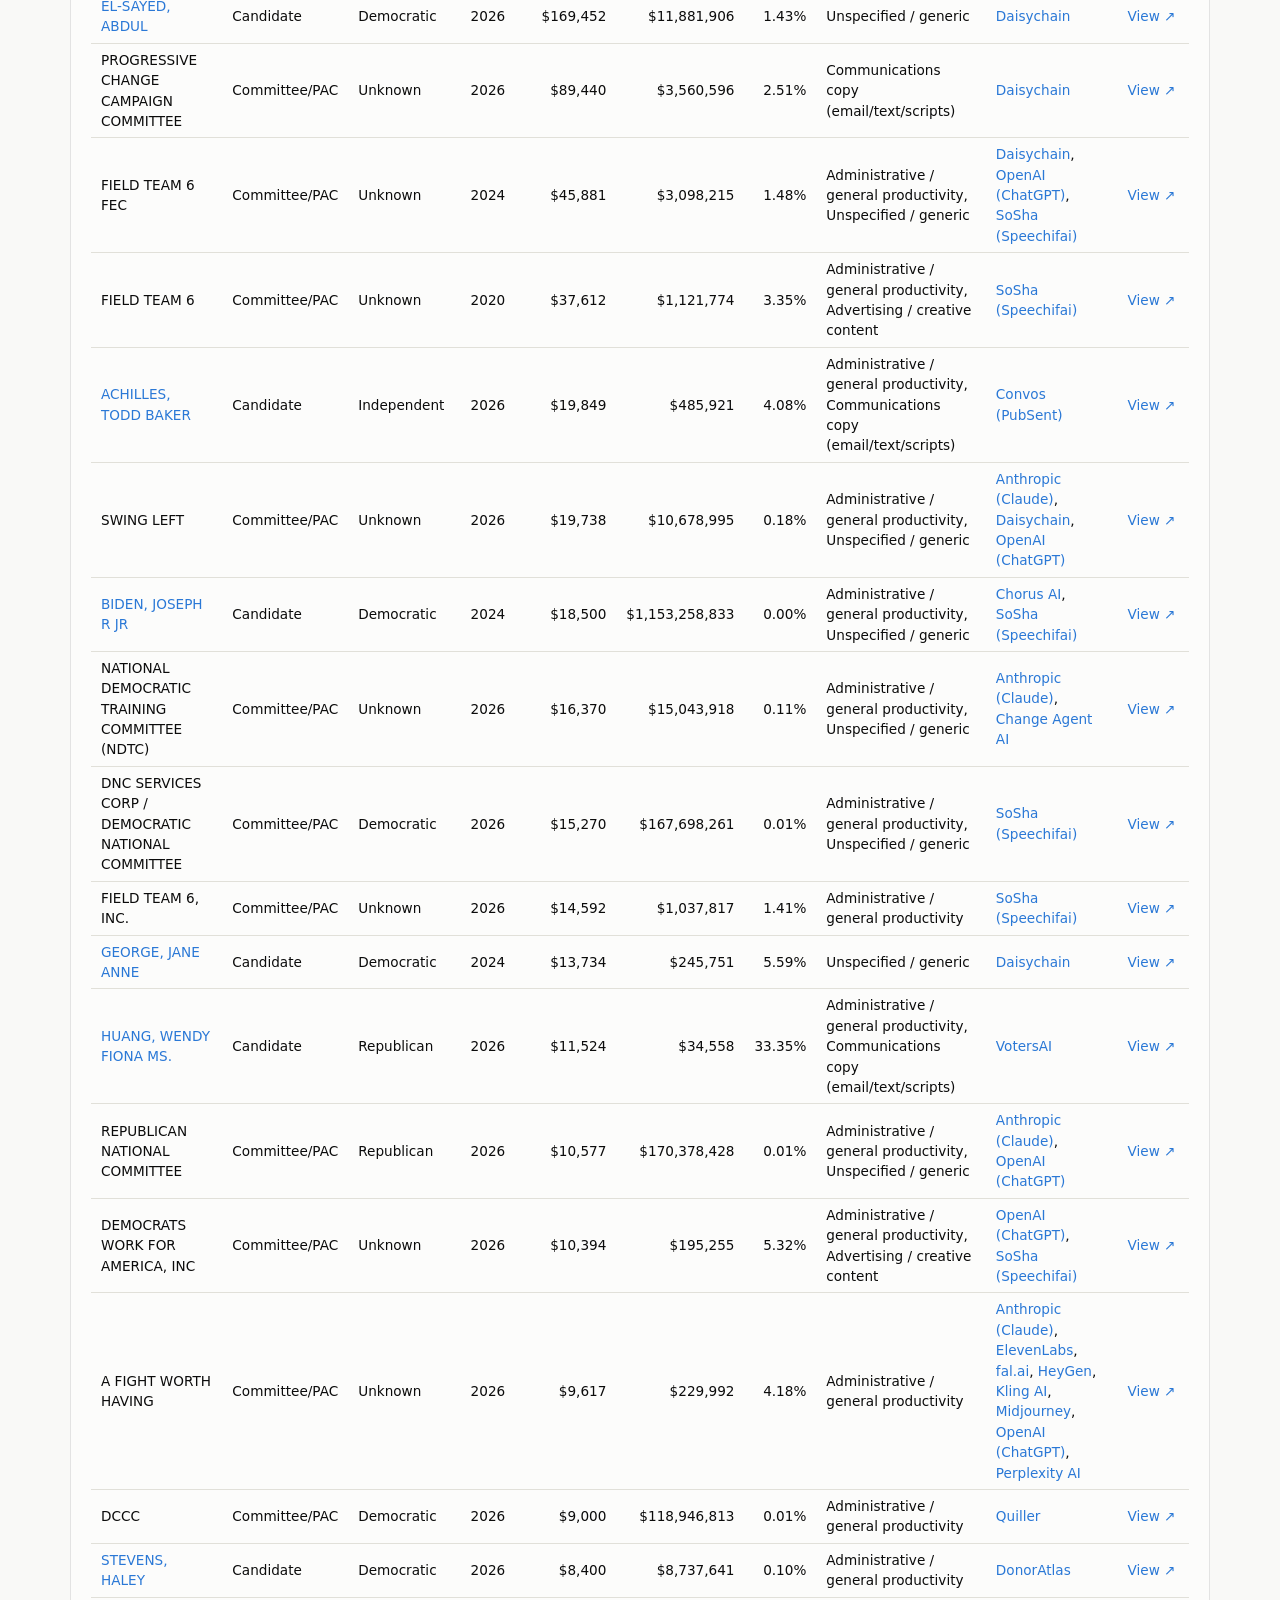
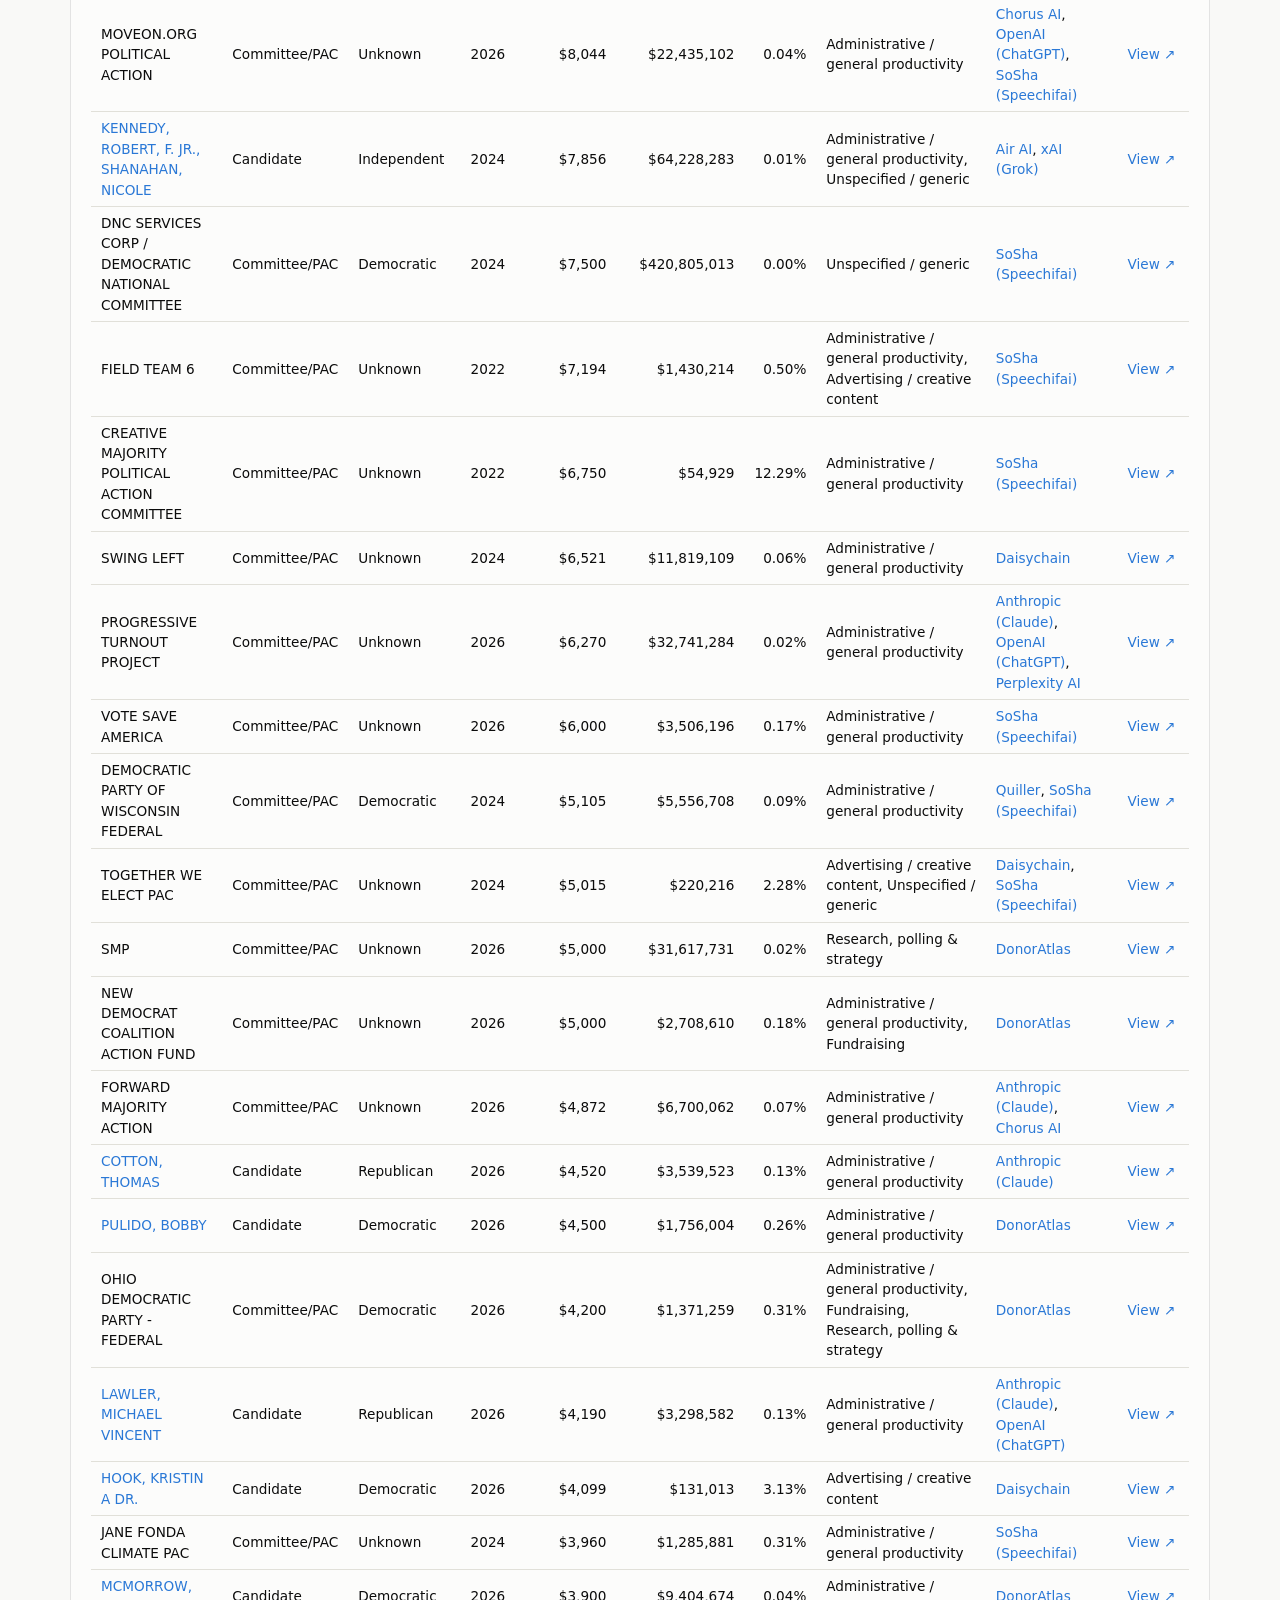
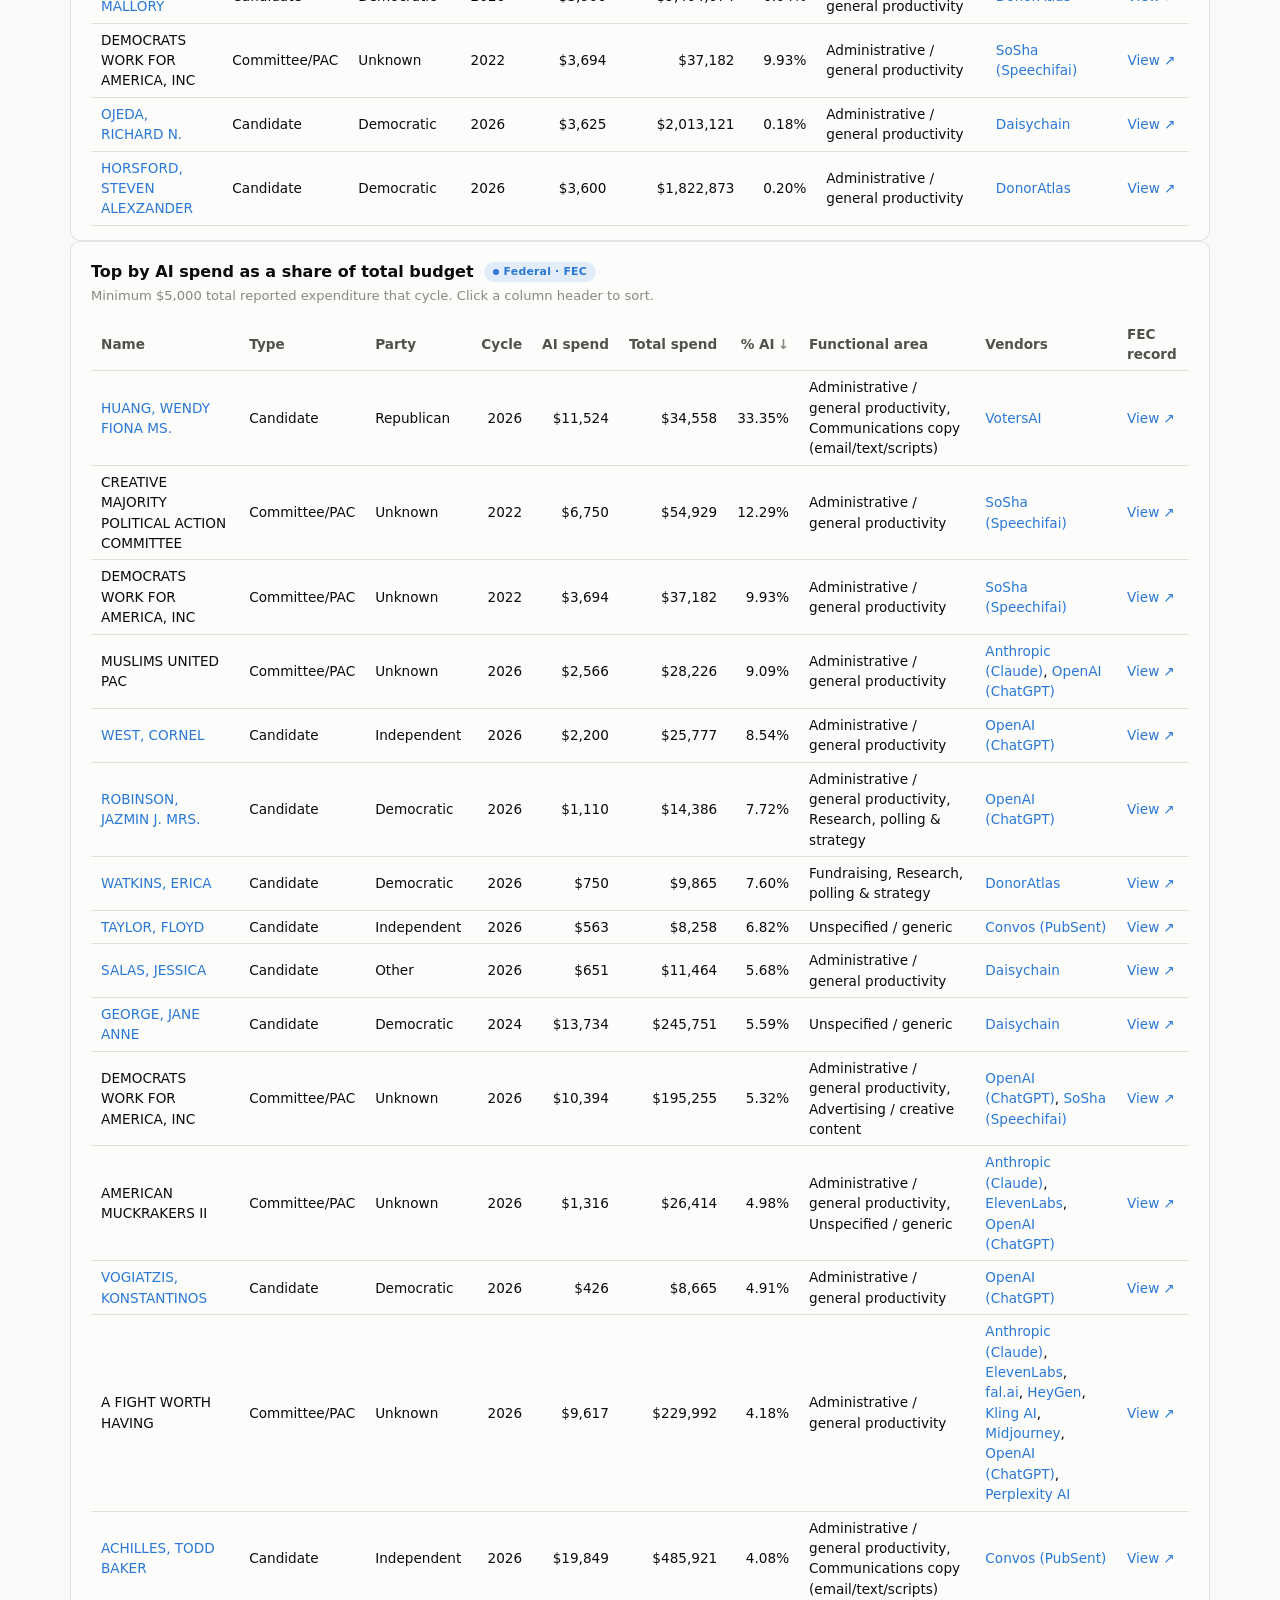
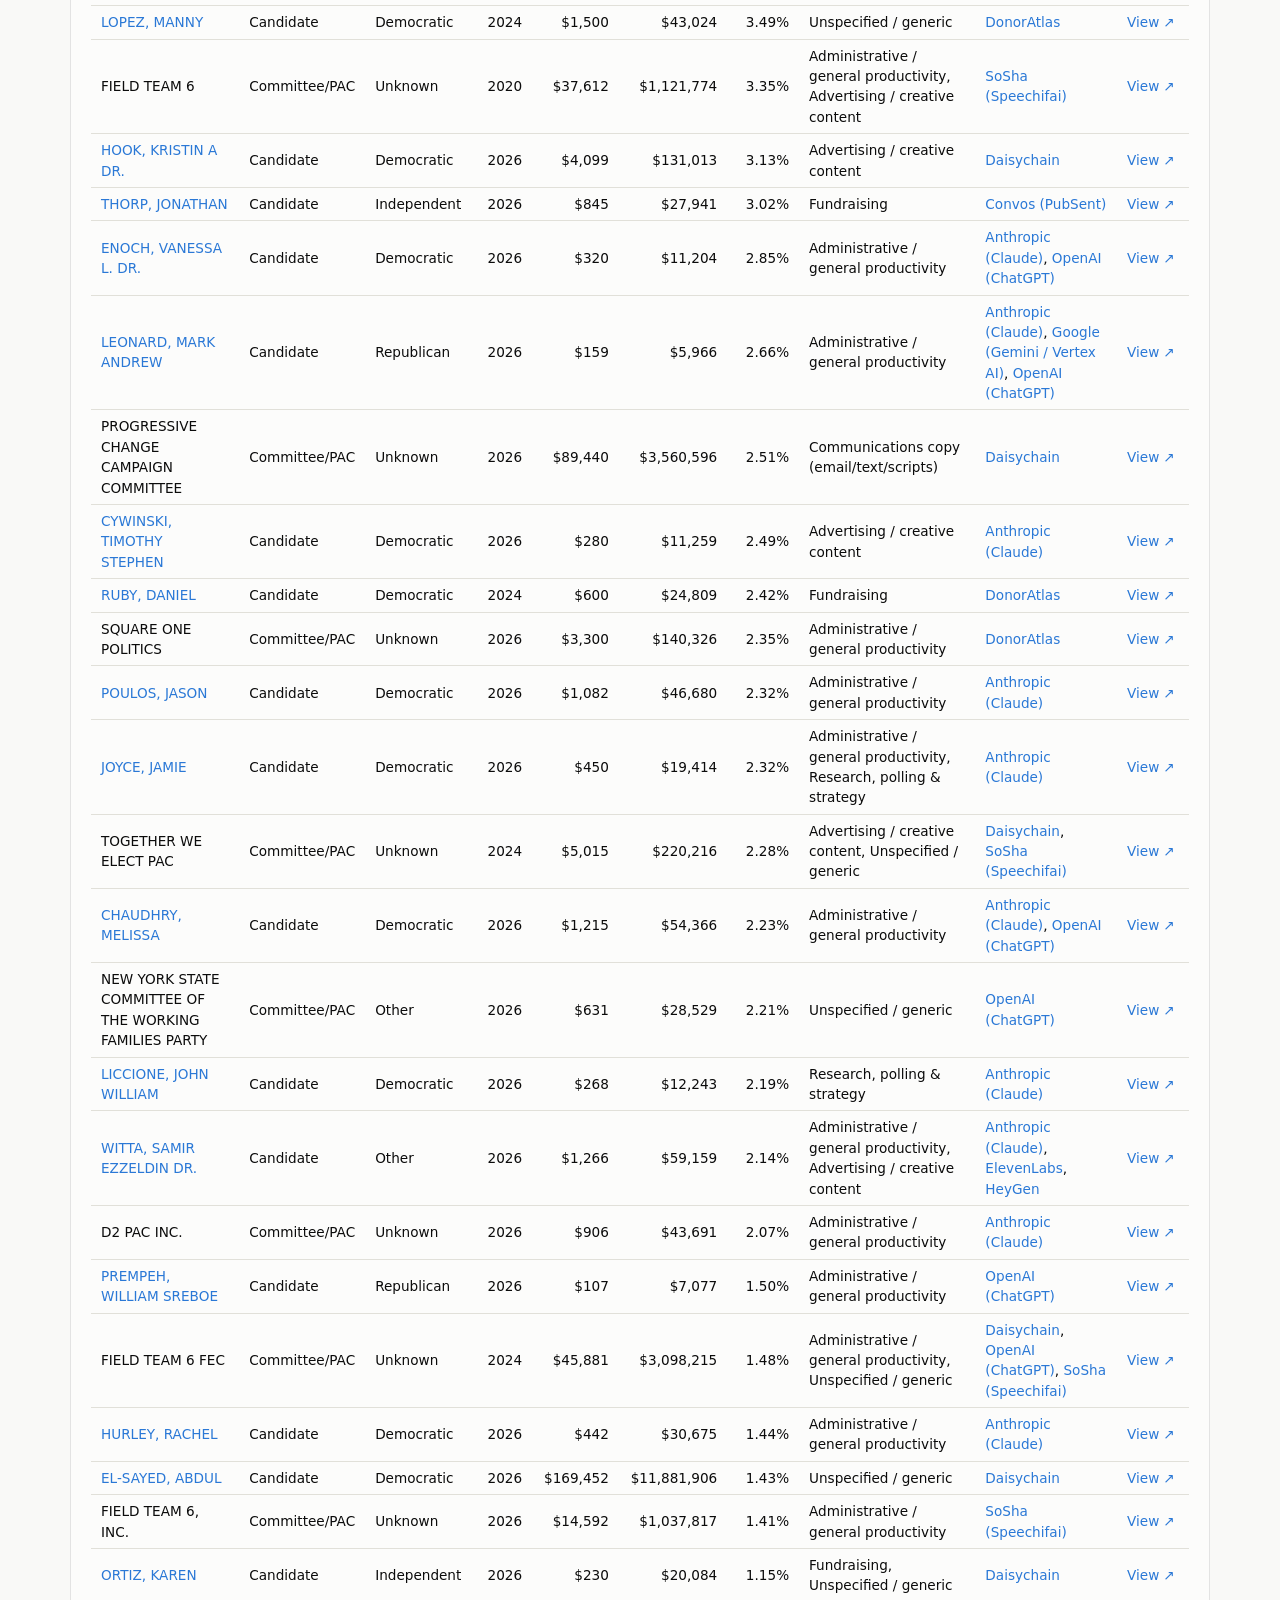
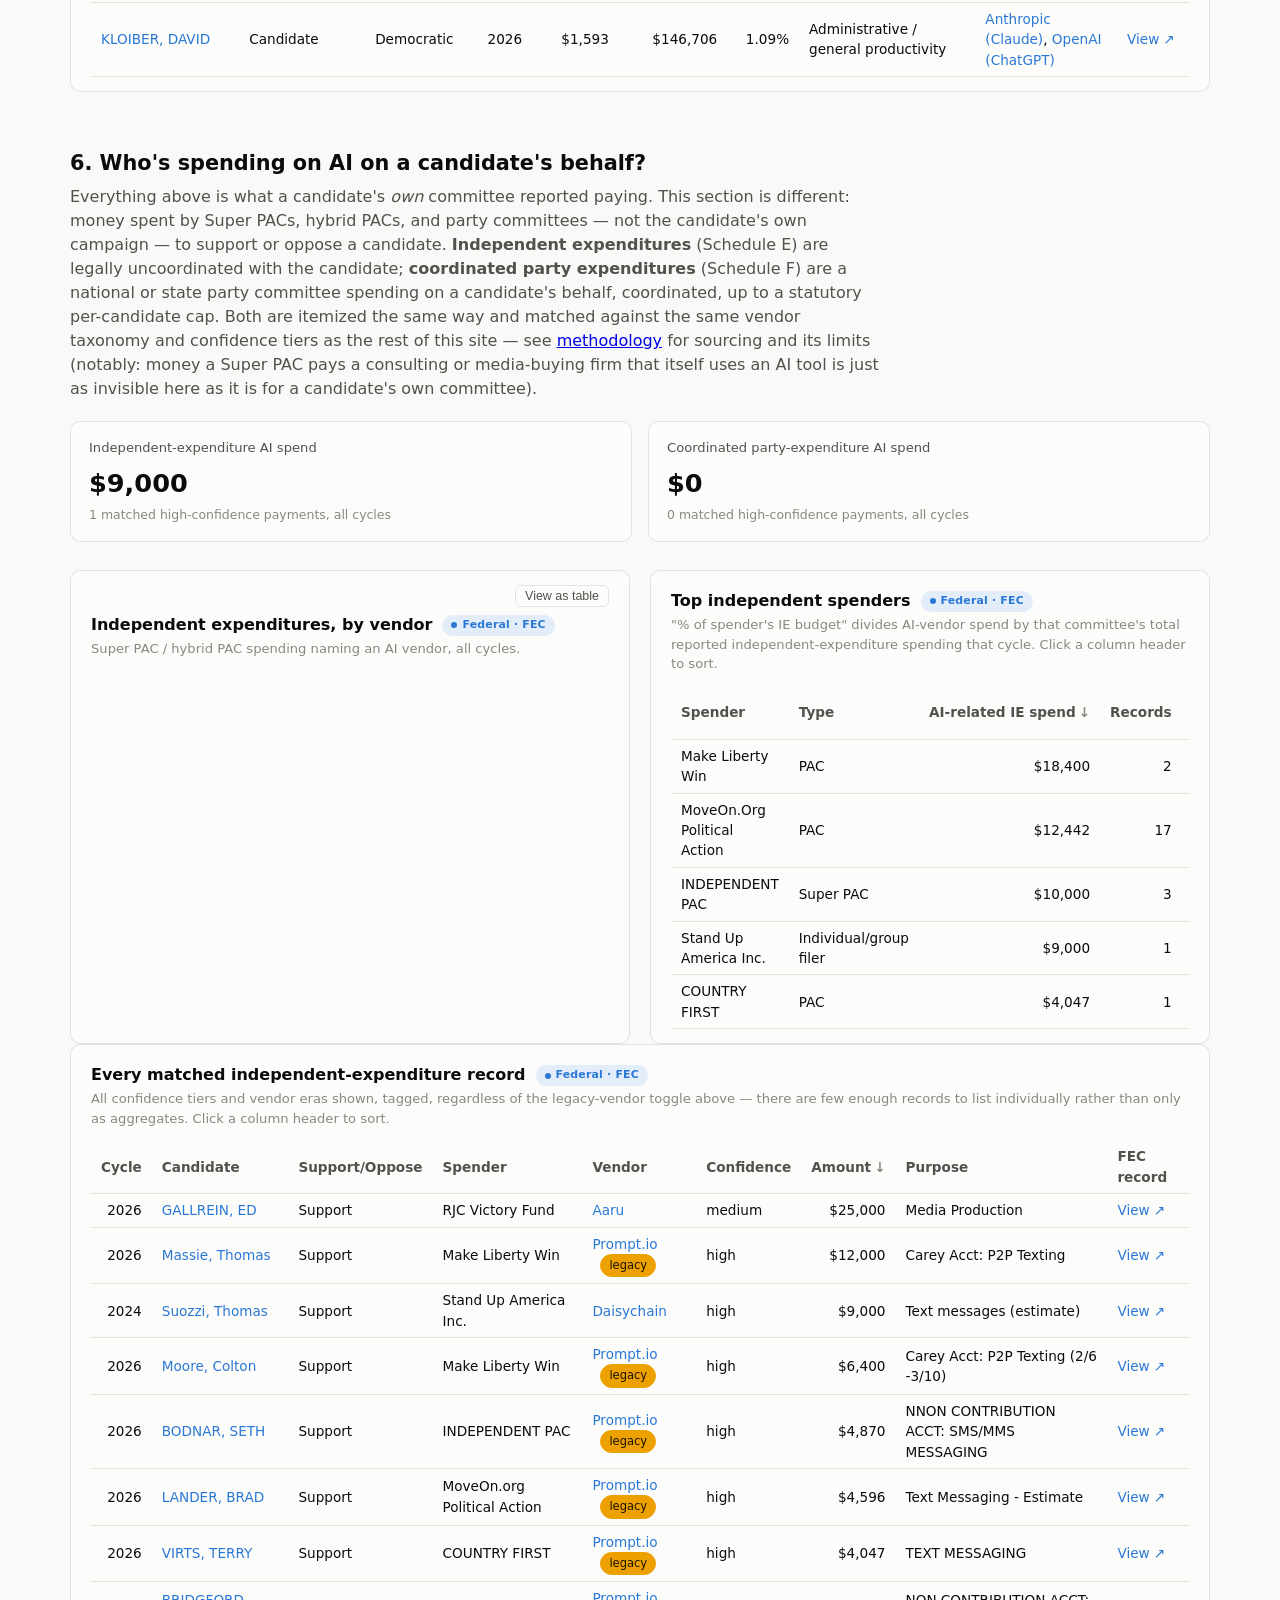
==== commit c0d7f7fd: "Add combined multi-state "States" tab New pipeline/build_dataset_states.py unions the four state das" ====
--- a/docs/index.html
+++ b/docs/index.html
@@ -30,6 +30,10 @@
       <button type="button" class="dataset-tab" data-dataset="ca" role="tab" aria-selected="false" aria-controls="state-view" style="--accent:var(--ca-accent);--accent-soft:var(--ca-accent-soft)">
         <span class="dataset-tab-title">California</span>
         <span class="dataset-tab-sub">State races &middot; CAL-ACCESS</span>
+      </button>
+      <button type="button" class="dataset-tab" data-dataset="states" role="tab" aria-selected="false" aria-controls="states-view" style="--accent:var(--states-accent);--accent-soft:var(--states-accent-soft)">
+        <span class="dataset-tab-title">States</span>
+        <span class="dataset-tab-sub">All covered states, combined</span>
       </button>
       <button type="button" class="dataset-tab" data-dataset="compare" role="tab" aria-selected="false" aria-controls="compare-view" style="--accent:var(--compare-accent);--accent-soft:var(--compare-accent-soft)">
         <span class="dataset-tab-title">Compare</span>
@@ -309,6 +313,8 @@
   <div id="state-view" hidden></div>
   <div id="state-detail-view" hidden></div>
 
+  <div id="states-view" hidden></div>
+
   <div id="compare-view" hidden></div>
 
 </main>
@@ -318,6 +324,7 @@
     <p id="footer-generated"></p>
     <p id="footer-source-federal">Source data: Federal Election Commission bulk downloads (fec.gov) and the unitedstates/congress-legislators project. This is an independent analysis and is not affiliated with the FEC or any campaign or vendor named here.</p>
     <p id="footer-source-state" hidden></p>
+    <p id="footer-source-states" hidden>Source data: every state this site covers, combined &mdash; Massachusetts OCPF, Washington PDC, Colorado TRACER, and California CAL-ACCESS. This is an independent analysis and is not affiliated with any of those agencies or any campaign or vendor named here.</p>
     <p id="footer-source-compare" hidden>Source data: both of the above &mdash; Federal Election Commission bulk downloads (fec.gov) and Massachusetts Office of Campaign and Political Finance (ocpf.us). This is an independent analysis and is not affiliated with the FEC, OCPF, or any campaign or vendor named here.</p>
   </div>
 </footer>
--- a/docs/css/style.css
+++ b/docs/css/style.css
@@ -32,6 +32,8 @@
   --co-accent-soft: #f7ecdf;
   --ca-accent:      #a3315a;
   --ca-accent-soft: #f8e6ee;
+  --states-accent:      #4338ca;
+  --states-accent-soft: #ece9fc;
   --fed-accent-soft: #e3edfa;
   --compare-accent:      #1baf7a;
   --compare-accent-soft: #e1f5ee;
@@ -66,6 +68,8 @@
     --co-accent-soft: #3a2a14;
     --ca-accent:      #e18aab;
     --ca-accent-soft: #3a1f2a;
+    --states-accent:      #a5b4fc;
+    --states-accent-soft: #262454;
     --fed-accent-soft: #16233a;
     --compare-accent:      #199e70;
     --compare-accent-soft: #14332a;
@@ -99,6 +103,8 @@
   --co-accent-soft: #3a2a14;
   --ca-accent:      #e18aab;
   --ca-accent-soft: #3a1f2a;
+  --states-accent:      #a5b4fc;
+  --states-accent-soft: #262454;
   --fed-accent-soft: #16233a;
   --compare-accent:      #199e70;
   --compare-accent-soft: #14332a;
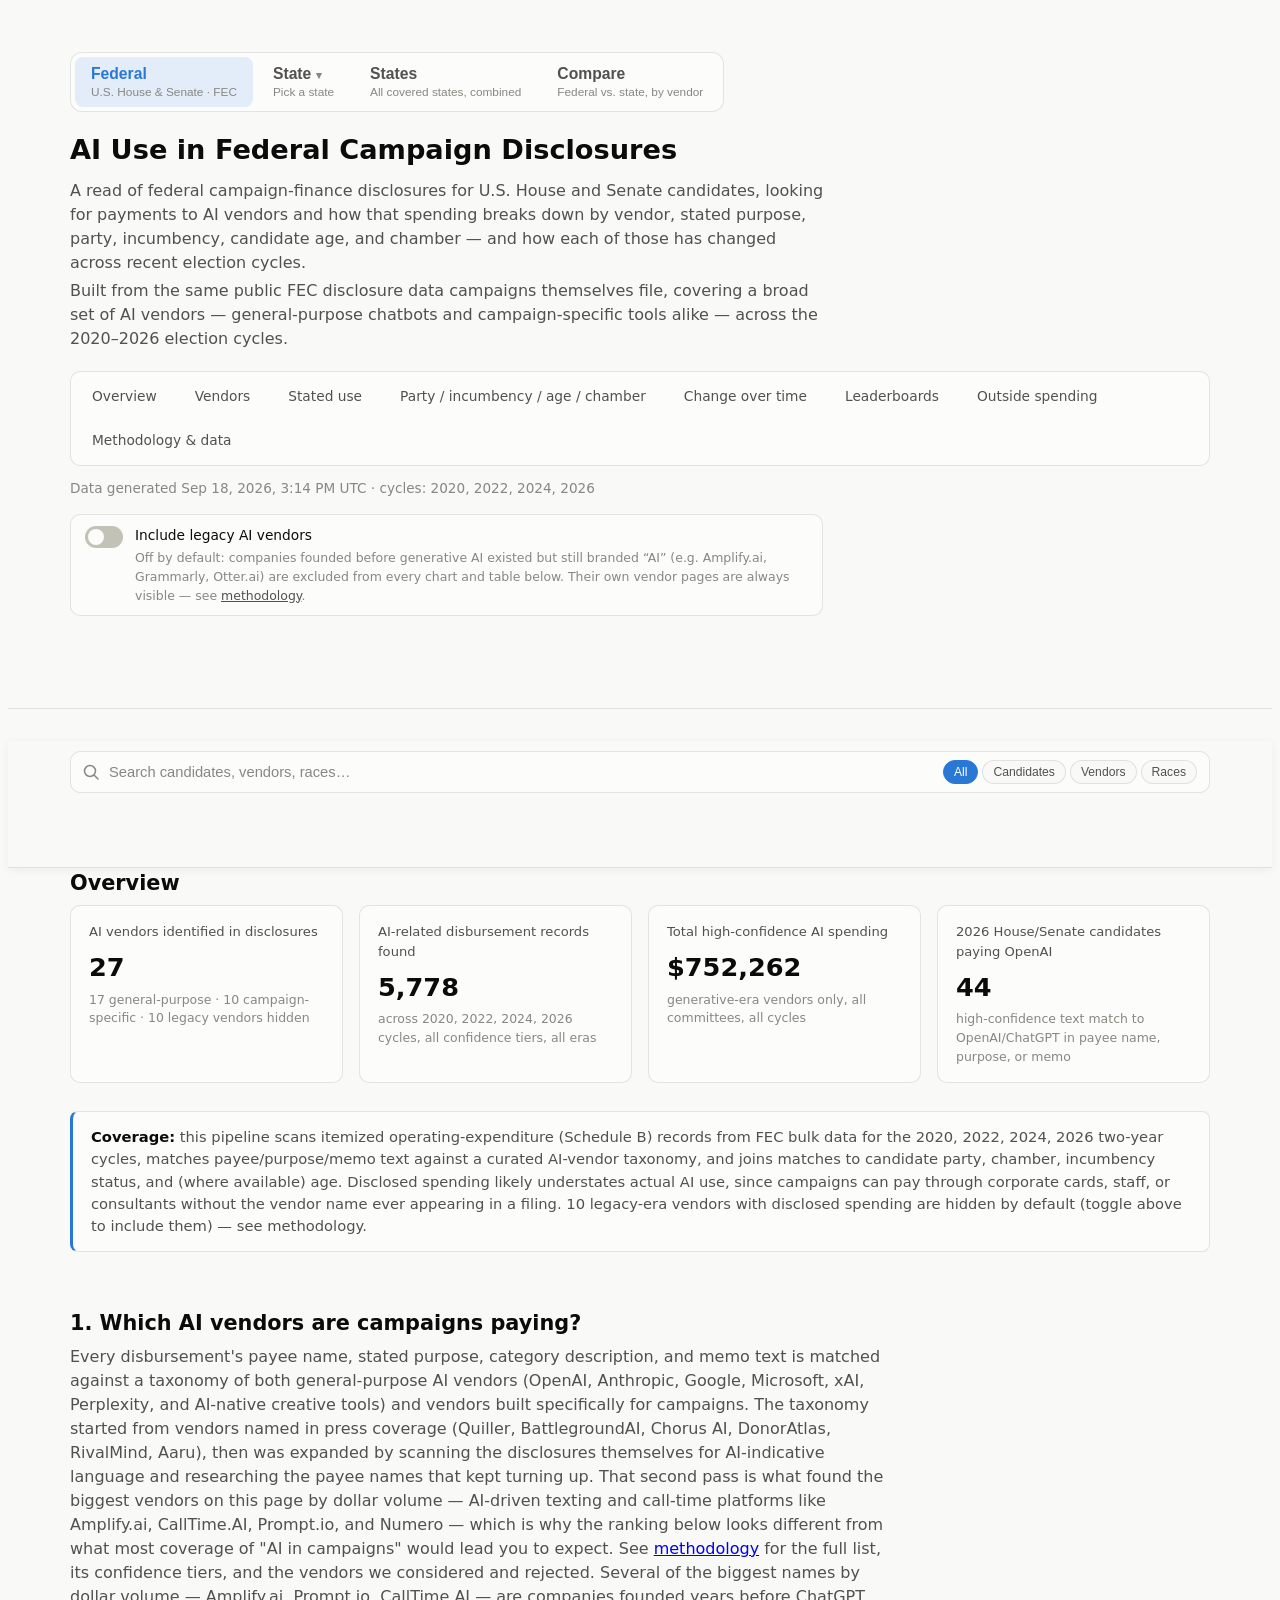
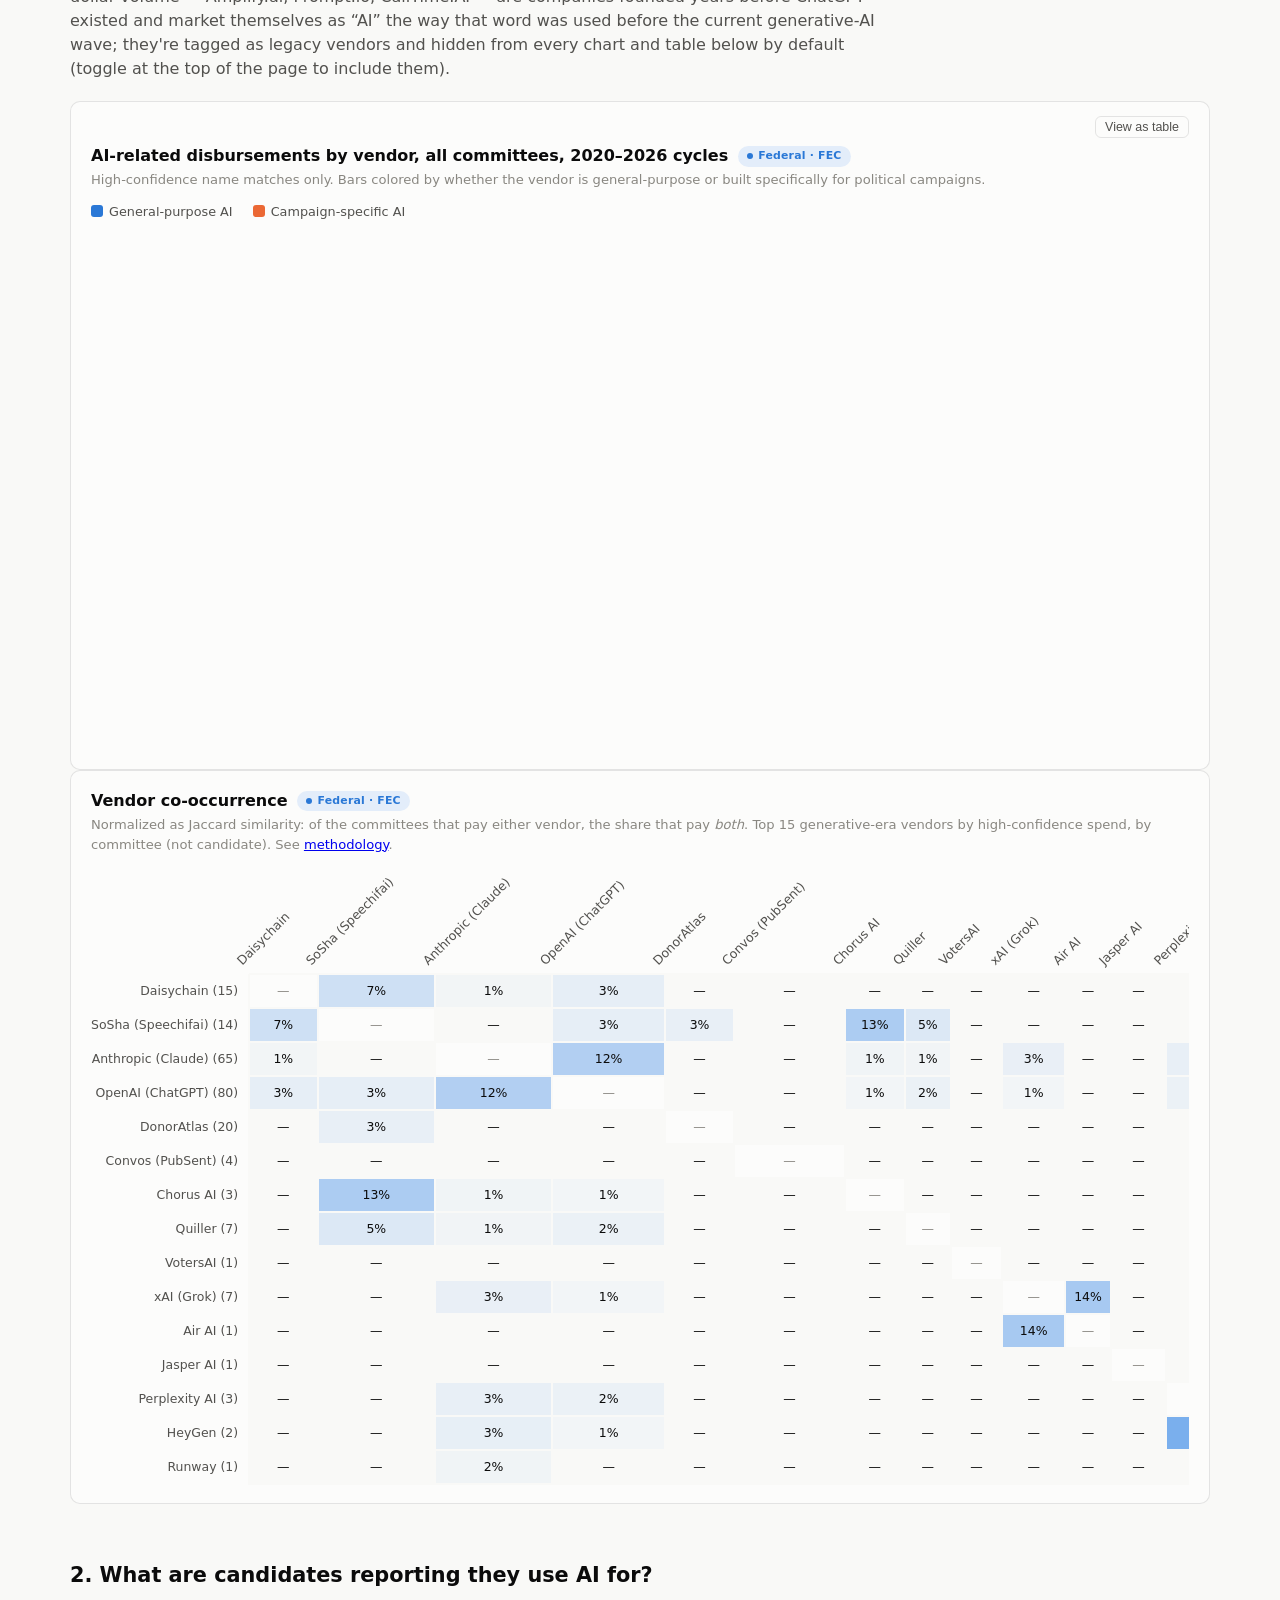
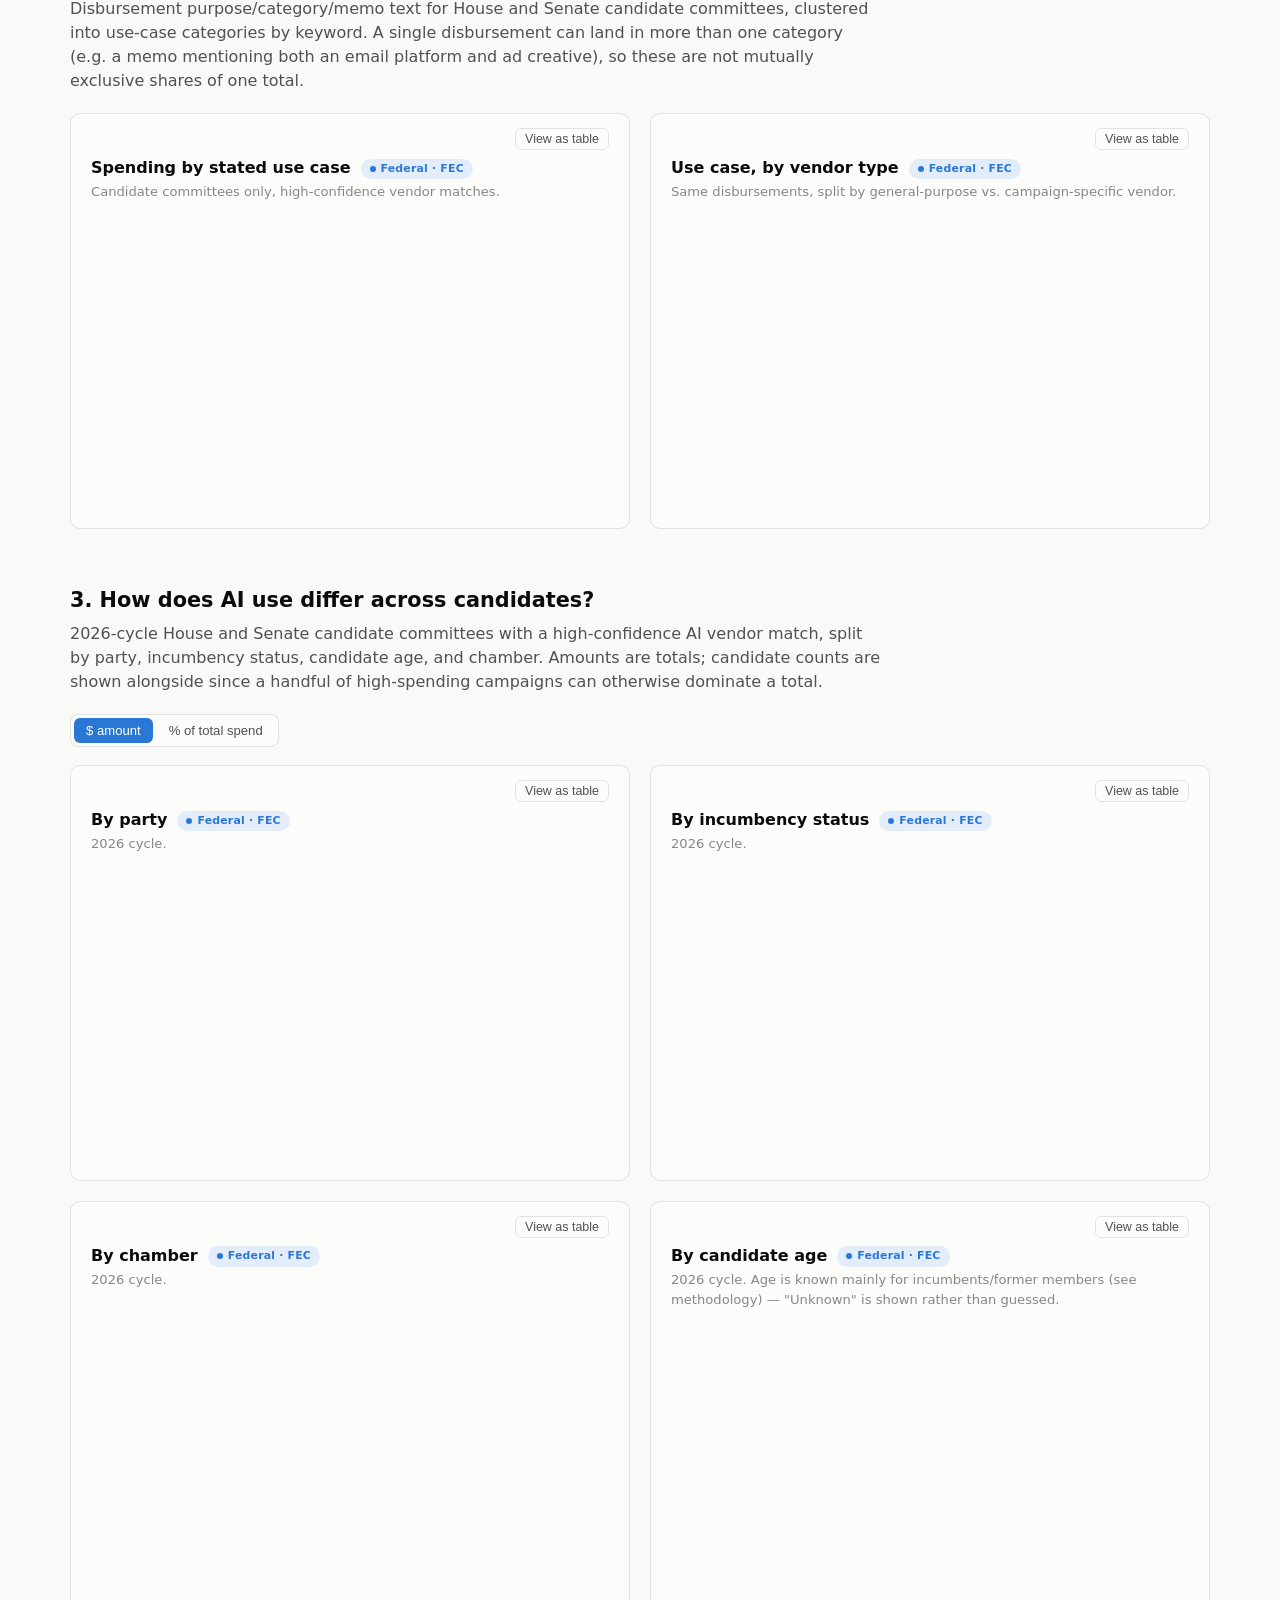
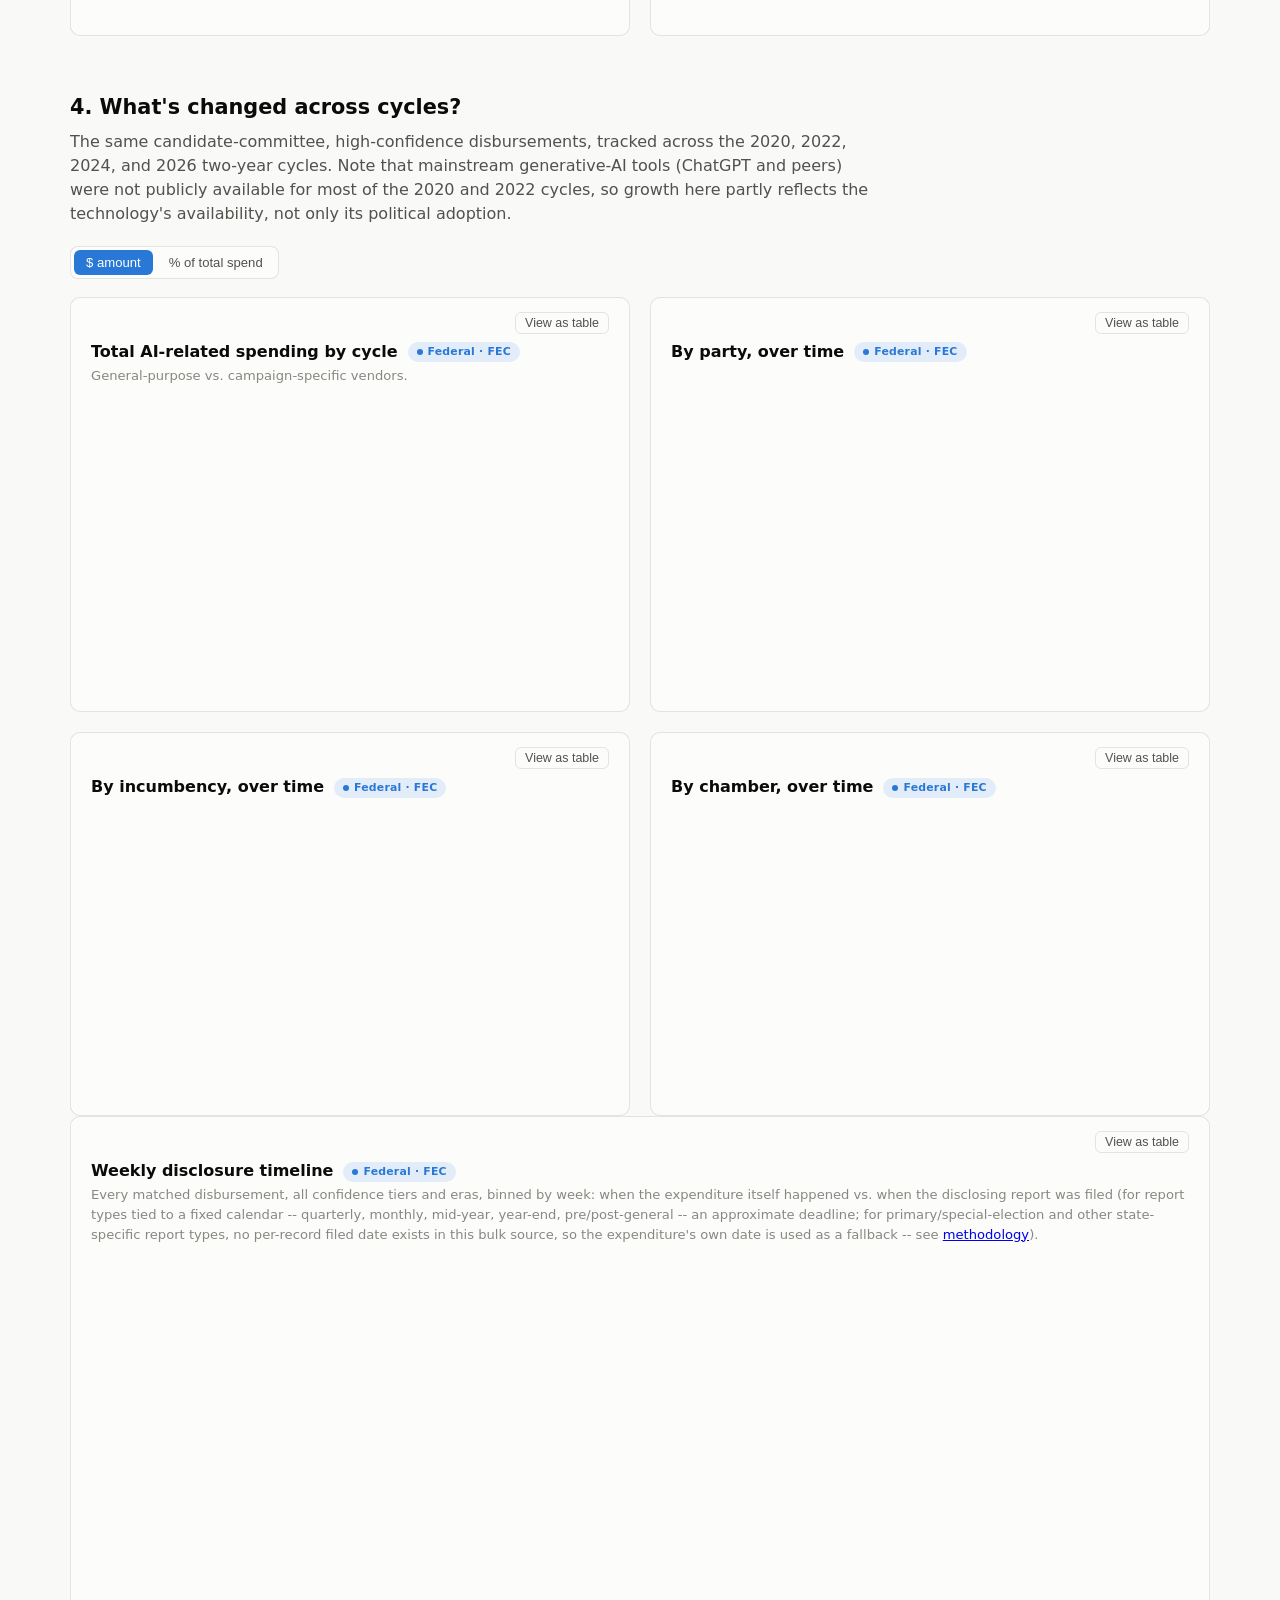
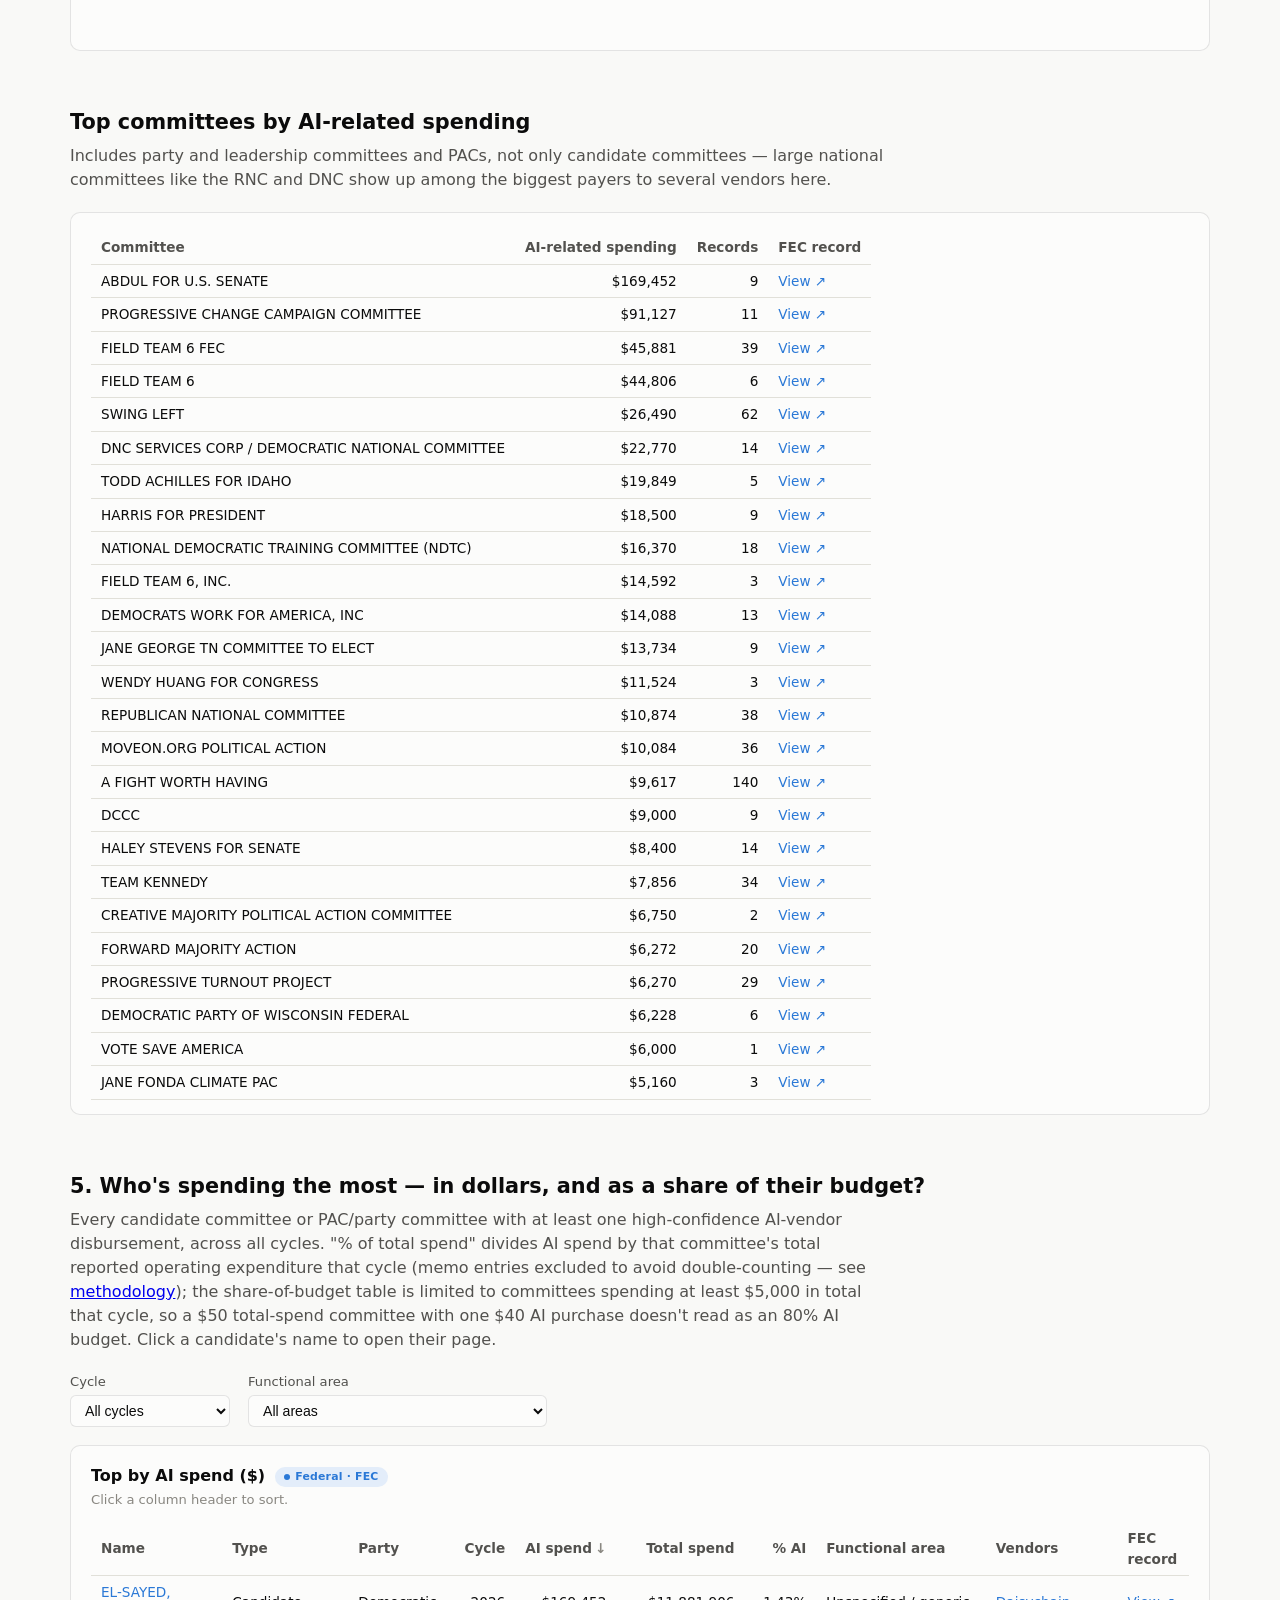
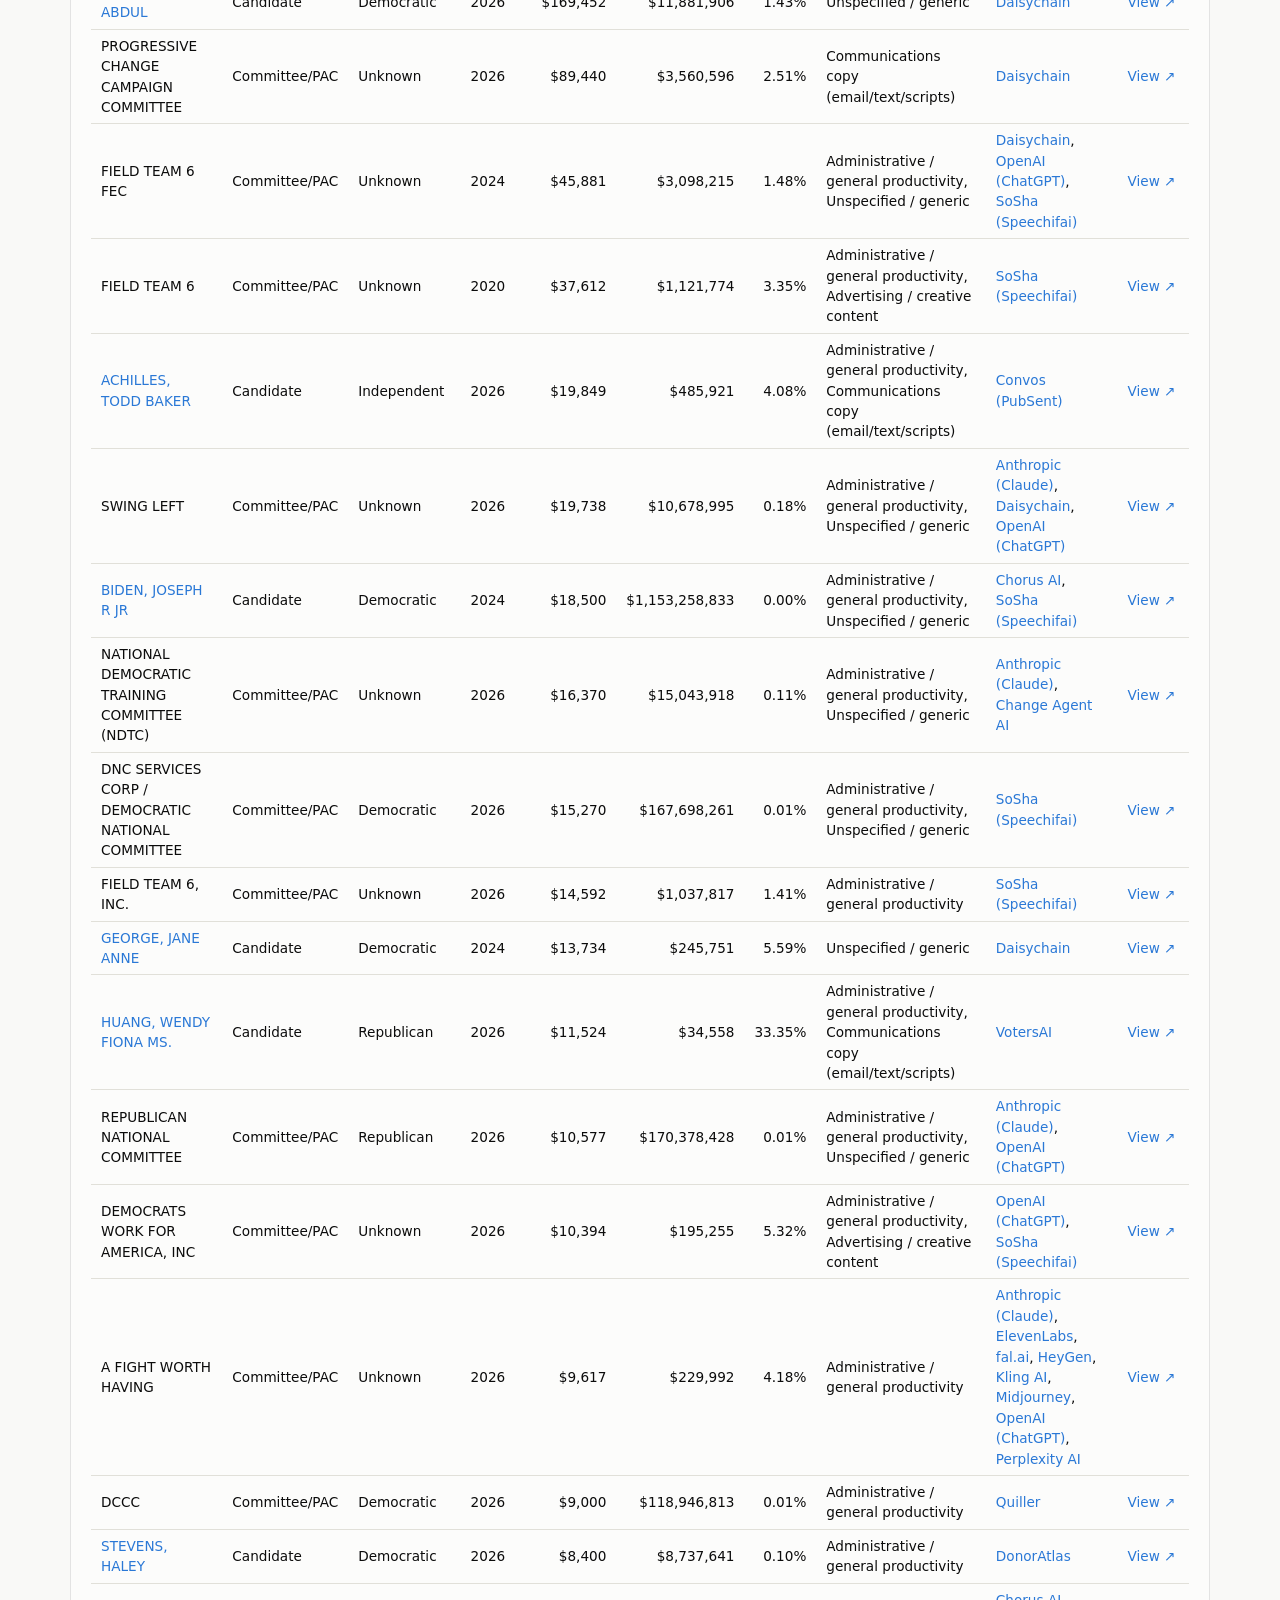
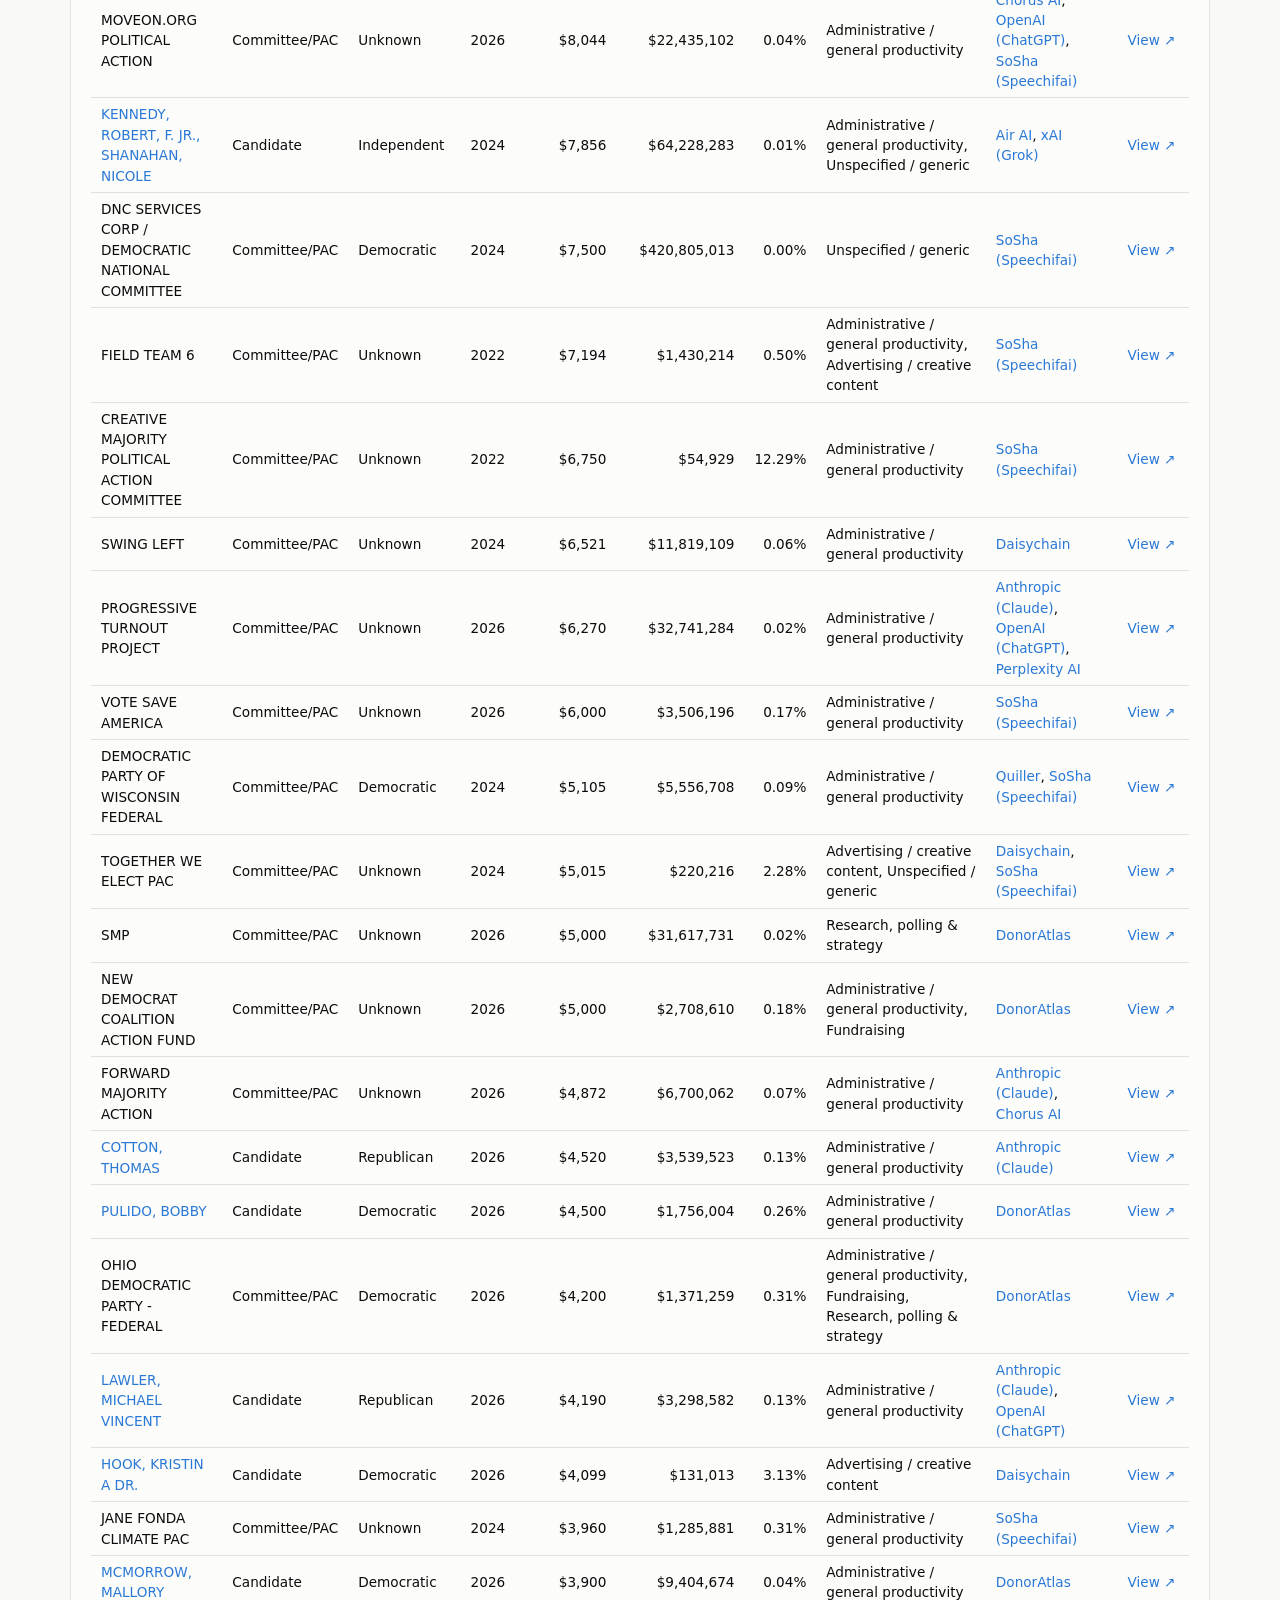
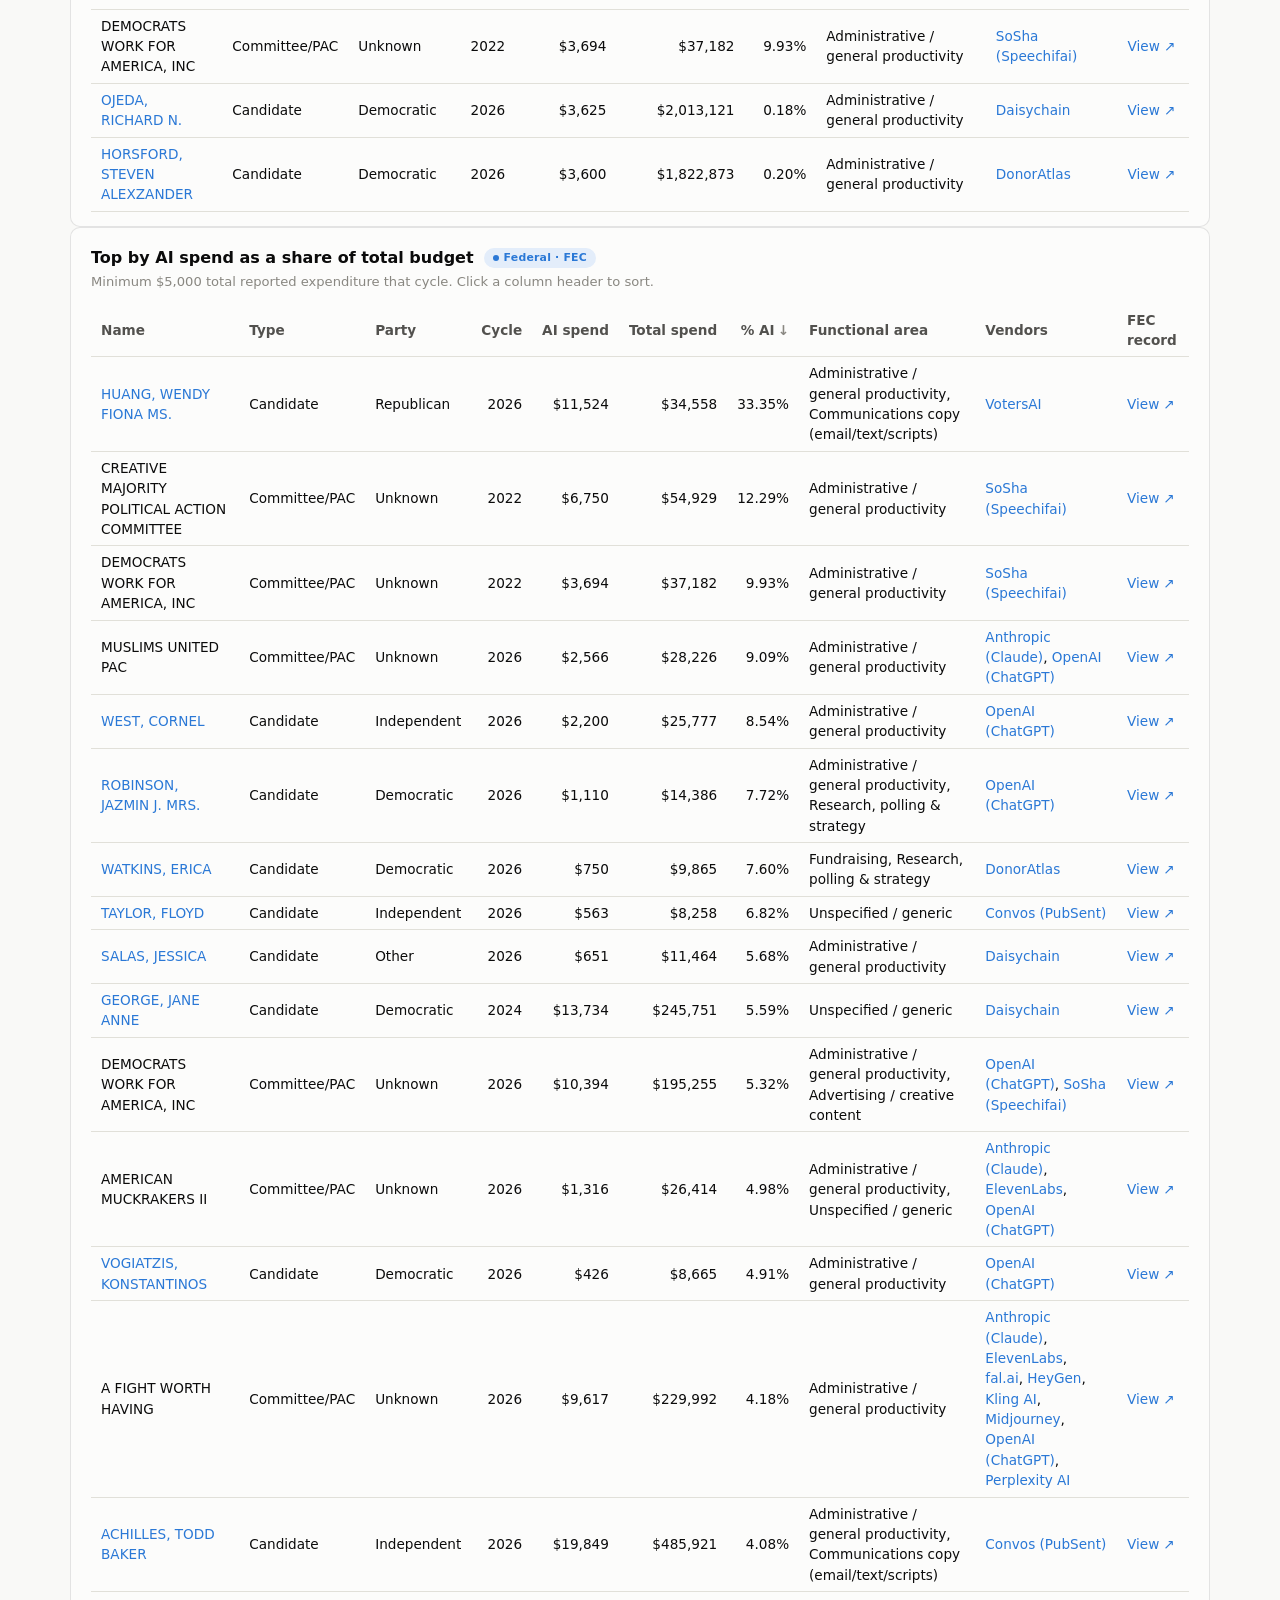
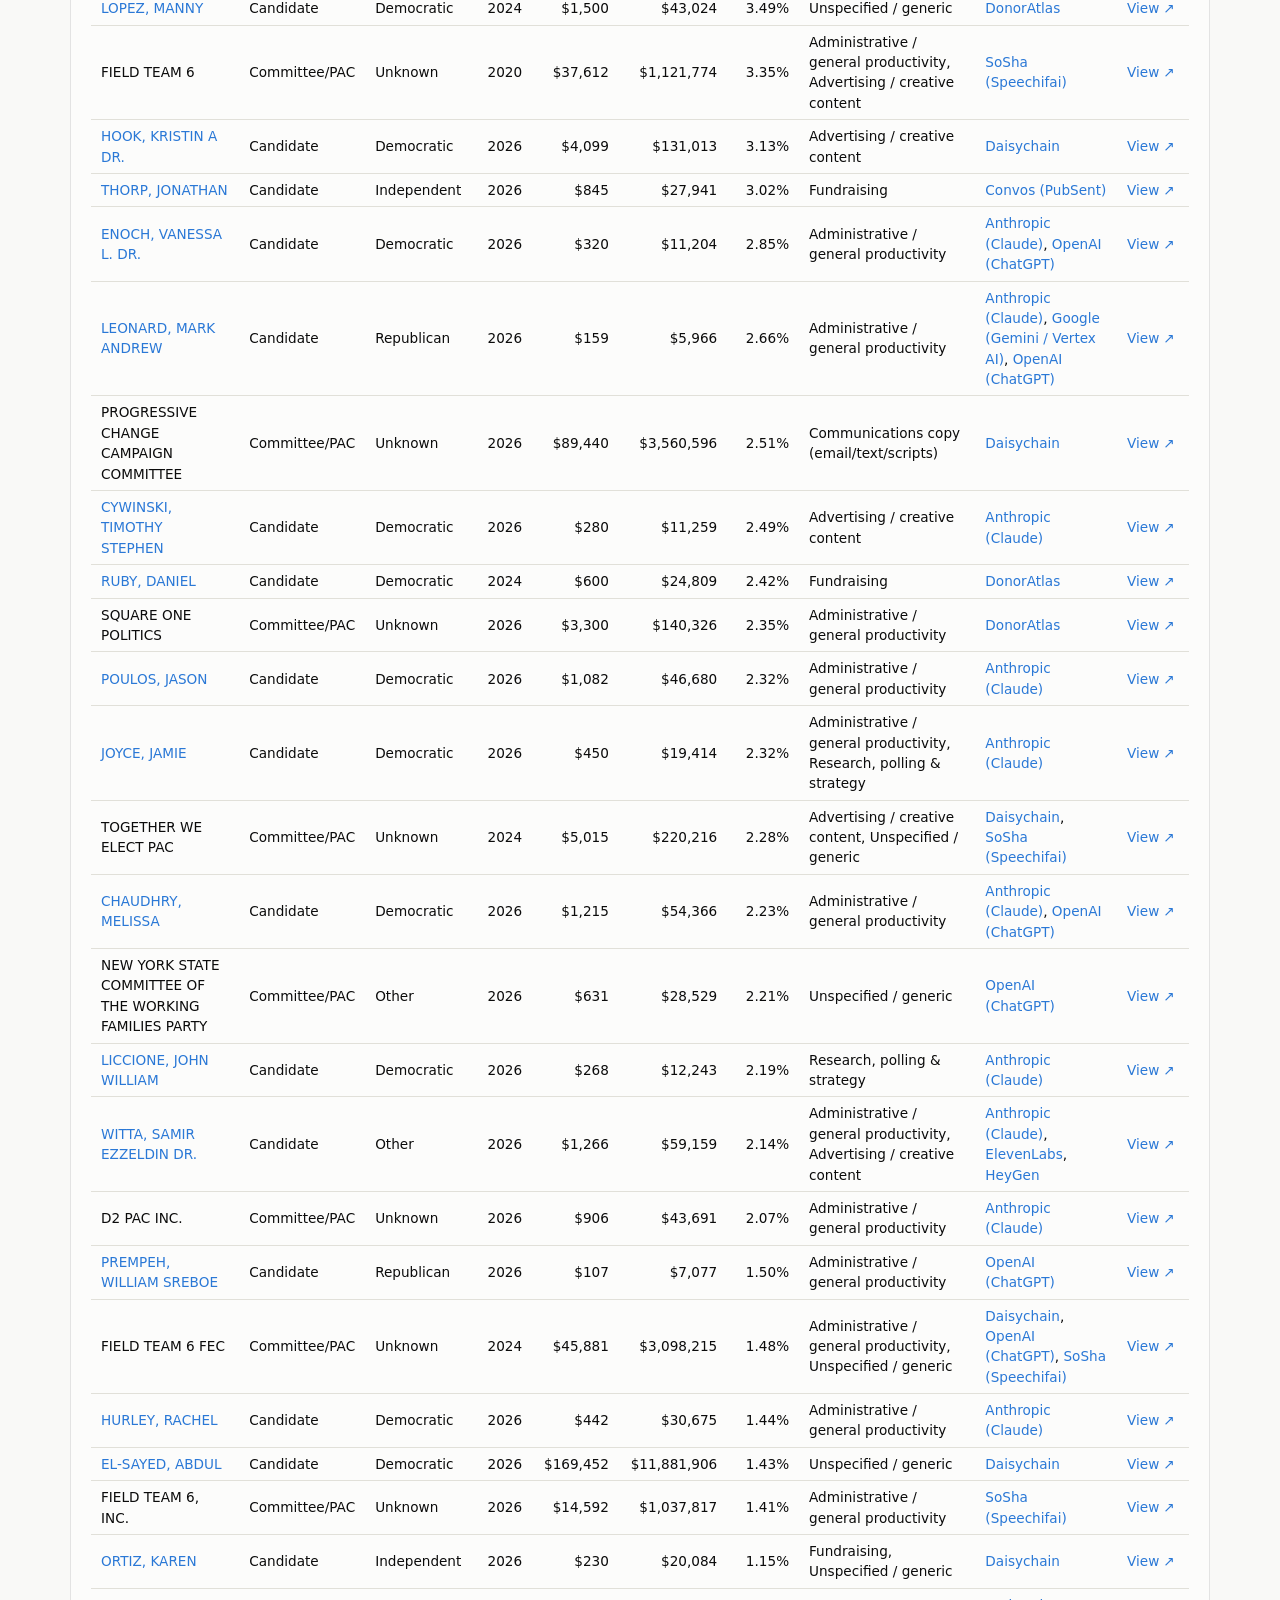
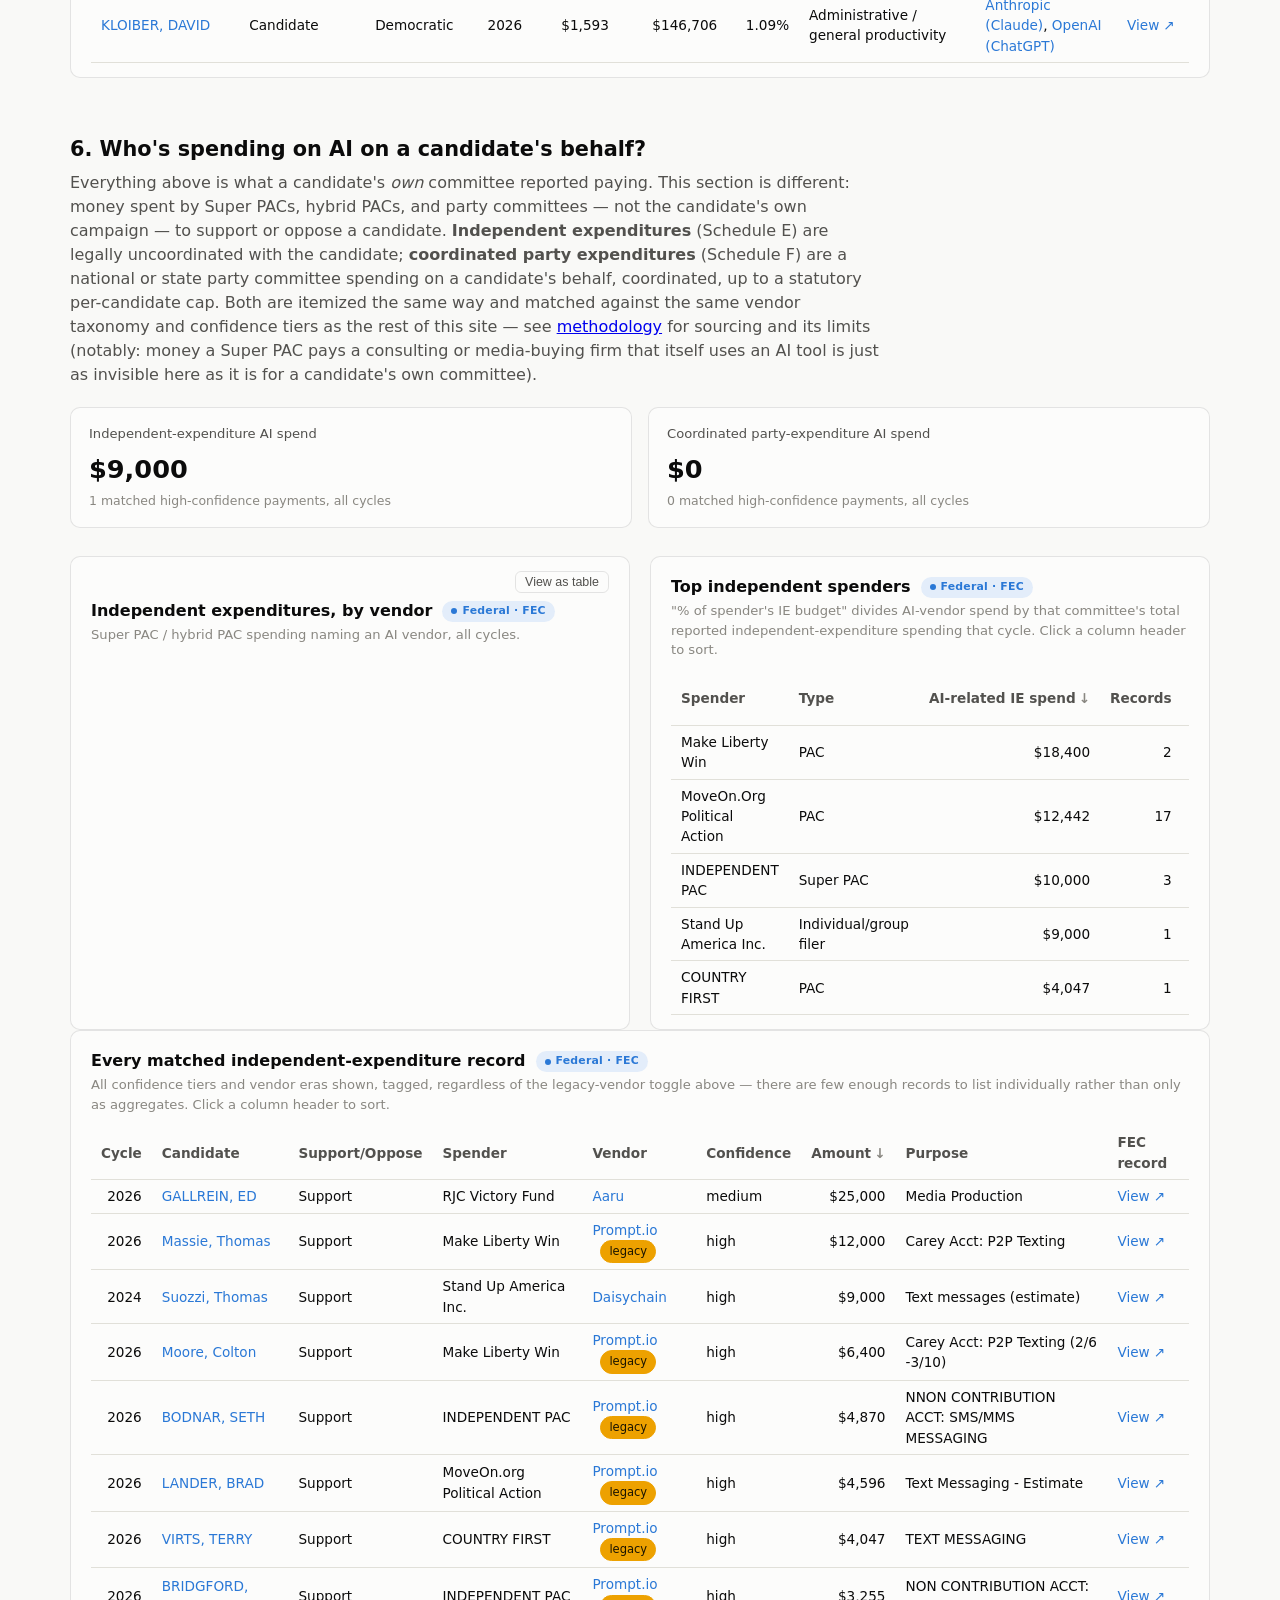
==== commit 2c0a785f: "Nest the four state tabs under a "State" dropdown The tab bar was growing one slot per state (Federa" ====
--- a/docs/index.html
+++ b/docs/index.html
@@ -15,22 +15,30 @@
         <span class="dataset-tab-title">Federal</span>
         <span class="dataset-tab-sub">U.S. House &amp; Senate &middot; FEC</span>
       </button>
-      <button type="button" class="dataset-tab" data-dataset="ma" role="tab" aria-selected="false" aria-controls="state-view" style="--accent:var(--ma-accent);--accent-soft:var(--ma-accent-soft)">
-        <span class="dataset-tab-title">Massachusetts</span>
-        <span class="dataset-tab-sub">State races &middot; OCPF</span>
-      </button>
-      <button type="button" class="dataset-tab" data-dataset="wa" role="tab" aria-selected="false" aria-controls="state-view" style="--accent:var(--wa-accent);--accent-soft:var(--wa-accent-soft)">
-        <span class="dataset-tab-title">Washington</span>
-        <span class="dataset-tab-sub">State races &middot; PDC</span>
-      </button>
-      <button type="button" class="dataset-tab" data-dataset="co" role="tab" aria-selected="false" aria-controls="state-view" style="--accent:var(--co-accent);--accent-soft:var(--co-accent-soft)">
-        <span class="dataset-tab-title">Colorado</span>
-        <span class="dataset-tab-sub">State races &middot; TRACER</span>
-      </button>
-      <button type="button" class="dataset-tab" data-dataset="ca" role="tab" aria-selected="false" aria-controls="state-view" style="--accent:var(--ca-accent);--accent-soft:var(--ca-accent-soft)">
-        <span class="dataset-tab-title">California</span>
-        <span class="dataset-tab-sub">State races &middot; CAL-ACCESS</span>
-      </button>
+      <div class="dataset-tab-dropdown" id="state-dropdown">
+        <button type="button" class="dataset-tab dataset-tab-dropdown-trigger" id="state-dropdown-trigger" aria-haspopup="true" aria-expanded="false" aria-controls="state-dropdown-menu">
+          <span class="dataset-tab-title"><span id="state-dropdown-trigger-label">State</span> <span class="dropdown-caret" aria-hidden="true">&#9662;</span></span>
+          <span class="dataset-tab-sub" id="state-dropdown-trigger-sub">Pick a state</span>
+        </button>
+        <div class="dataset-tab-dropdown-menu" id="state-dropdown-menu" role="menu" aria-label="Choose a state" hidden>
+          <button type="button" class="dataset-tab" data-dataset="ma" role="menuitem" aria-controls="state-view" style="--accent:var(--ma-accent);--accent-soft:var(--ma-accent-soft)">
+            <span class="dataset-tab-title">Massachusetts</span>
+            <span class="dataset-tab-sub">State races &middot; OCPF</span>
+          </button>
+          <button type="button" class="dataset-tab" data-dataset="wa" role="menuitem" aria-controls="state-view" style="--accent:var(--wa-accent);--accent-soft:var(--wa-accent-soft)">
+            <span class="dataset-tab-title">Washington</span>
+            <span class="dataset-tab-sub">State races &middot; PDC</span>
+          </button>
+          <button type="button" class="dataset-tab" data-dataset="co" role="menuitem" aria-controls="state-view" style="--accent:var(--co-accent);--accent-soft:var(--co-accent-soft)">
+            <span class="dataset-tab-title">Colorado</span>
+            <span class="dataset-tab-sub">State races &middot; TRACER</span>
+          </button>
+          <button type="button" class="dataset-tab" data-dataset="ca" role="menuitem" aria-controls="state-view" style="--accent:var(--ca-accent);--accent-soft:var(--ca-accent-soft)">
+            <span class="dataset-tab-title">California</span>
+            <span class="dataset-tab-sub">State races &middot; CAL-ACCESS</span>
+          </button>
+        </div>
+      </div>
       <button type="button" class="dataset-tab" data-dataset="states" role="tab" aria-selected="false" aria-controls="states-view" style="--accent:var(--states-accent);--accent-soft:var(--states-accent-soft)">
         <span class="dataset-tab-title">States</span>
         <span class="dataset-tab-sub">All covered states, combined</span>
--- a/docs/css/style.css
+++ b/docs/css/style.css
@@ -368,6 +368,24 @@
 .dataset-tab.is-active { background: var(--accent-soft, var(--fed-accent-soft)); }
 .dataset-tab.is-active .dataset-tab-title { color: var(--accent, var(--series-1)); }
 
+/* State dropdown: the four individual state tabs (Massachusetts,
+   Washington, Colorado, California) nest under one "State" trigger rather
+   than sitting as four separate top-level tabs -- keeps the bar to five
+   entries (Federal / State / States / Compare, the last two full tabs of
+   their own) as more states get added, rather than growing one slot per
+   state. The trigger reuses .dataset-tab's own styling and the same
+   --accent/--accent-soft convention (app.js sets it to whichever state is
+   currently active, or clears it), so it needs no color rules of its own. */
+.dataset-tab-dropdown { position: relative; }
+.dropdown-caret { font-size: 0.7em; color: var(--text-muted); }
+.dataset-tab-dropdown-menu {
+  position: absolute; top: calc(100% + 6px); left: 0; z-index: 20;
+  display: flex; flex-direction: column; gap: 2px; min-width: 210px;
+  background: var(--surface-1); border: 1px solid var(--border); border-radius: 10px;
+  padding: 4px; box-shadow: 0 8px 24px rgba(0,0,0,0.14);
+}
+.dataset-tab-dropdown-menu .dataset-tab { width: 100%; }
+
 /* Context pill: stamped on every card's title row so which dataset a given
    chart or table belongs to is never ambiguous, even mid-scroll. Federal
    cards get the dataset-pill-federal modifier (a static class, never
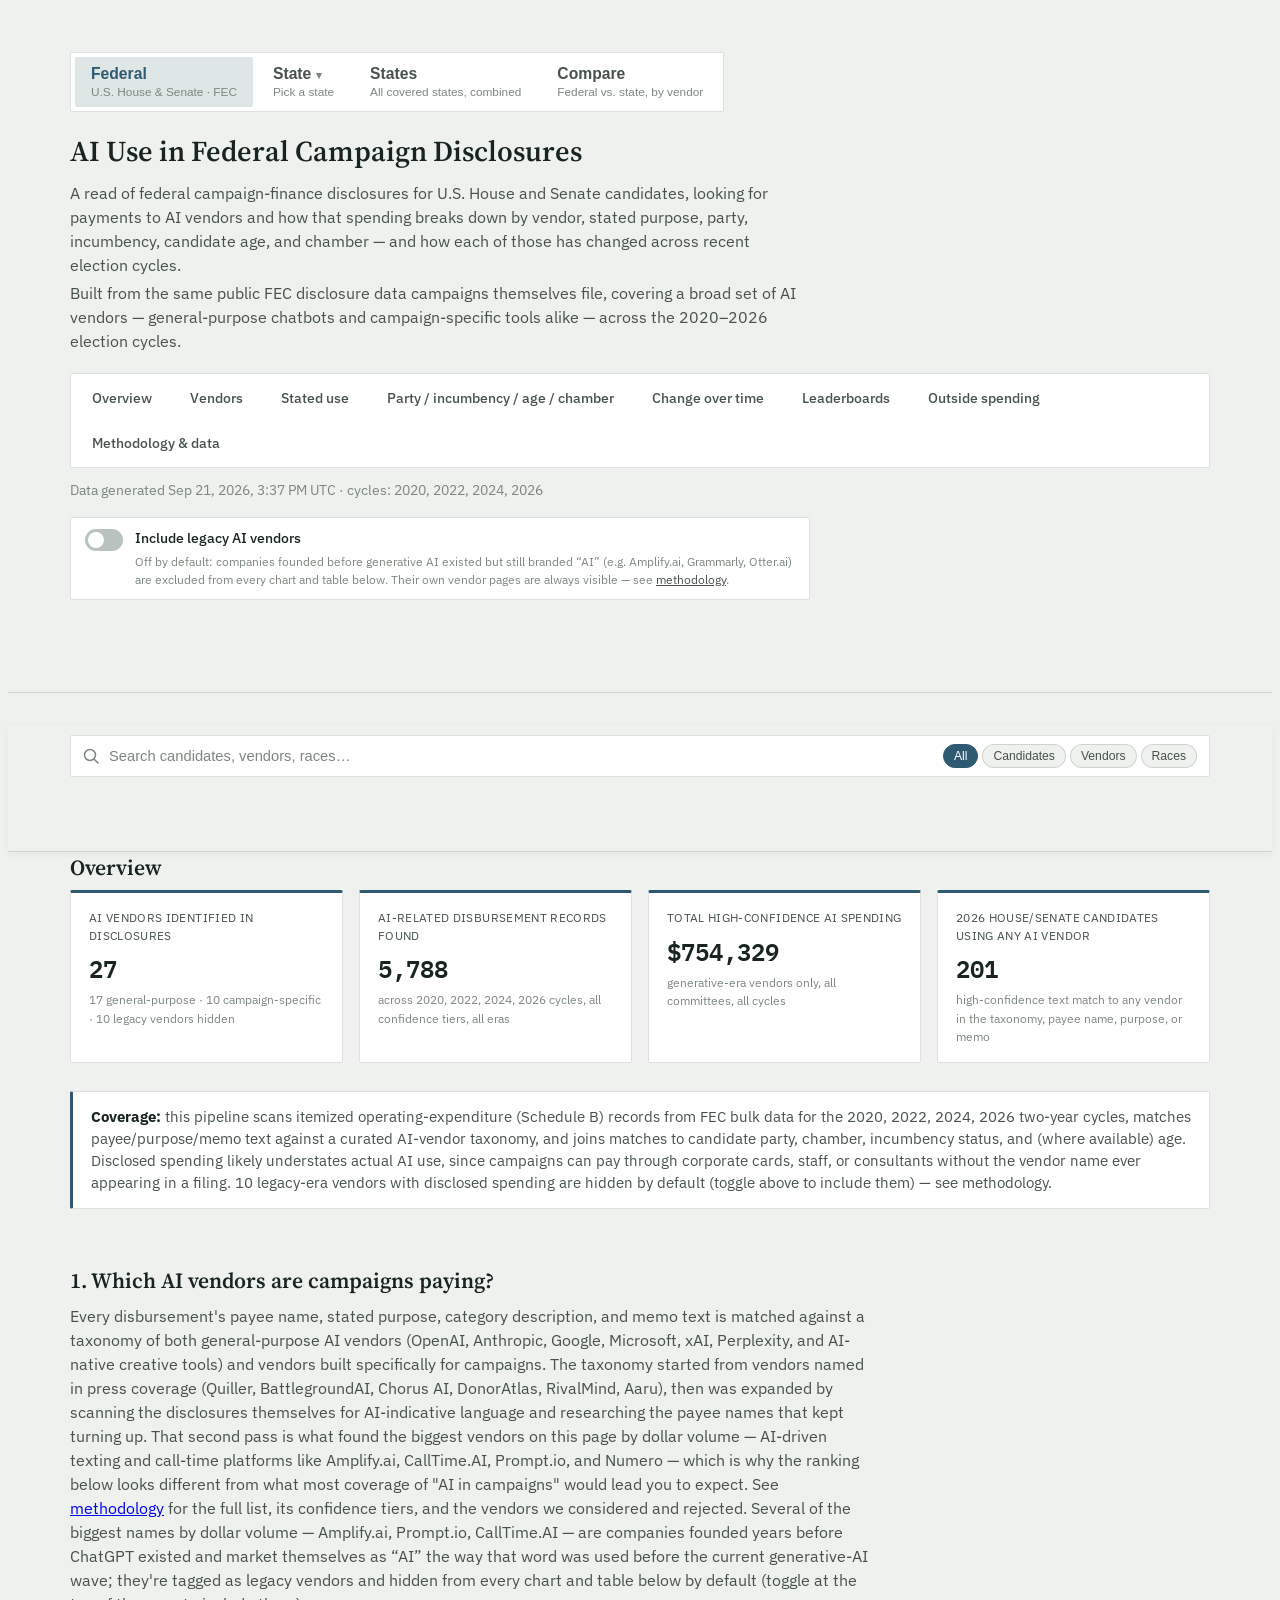
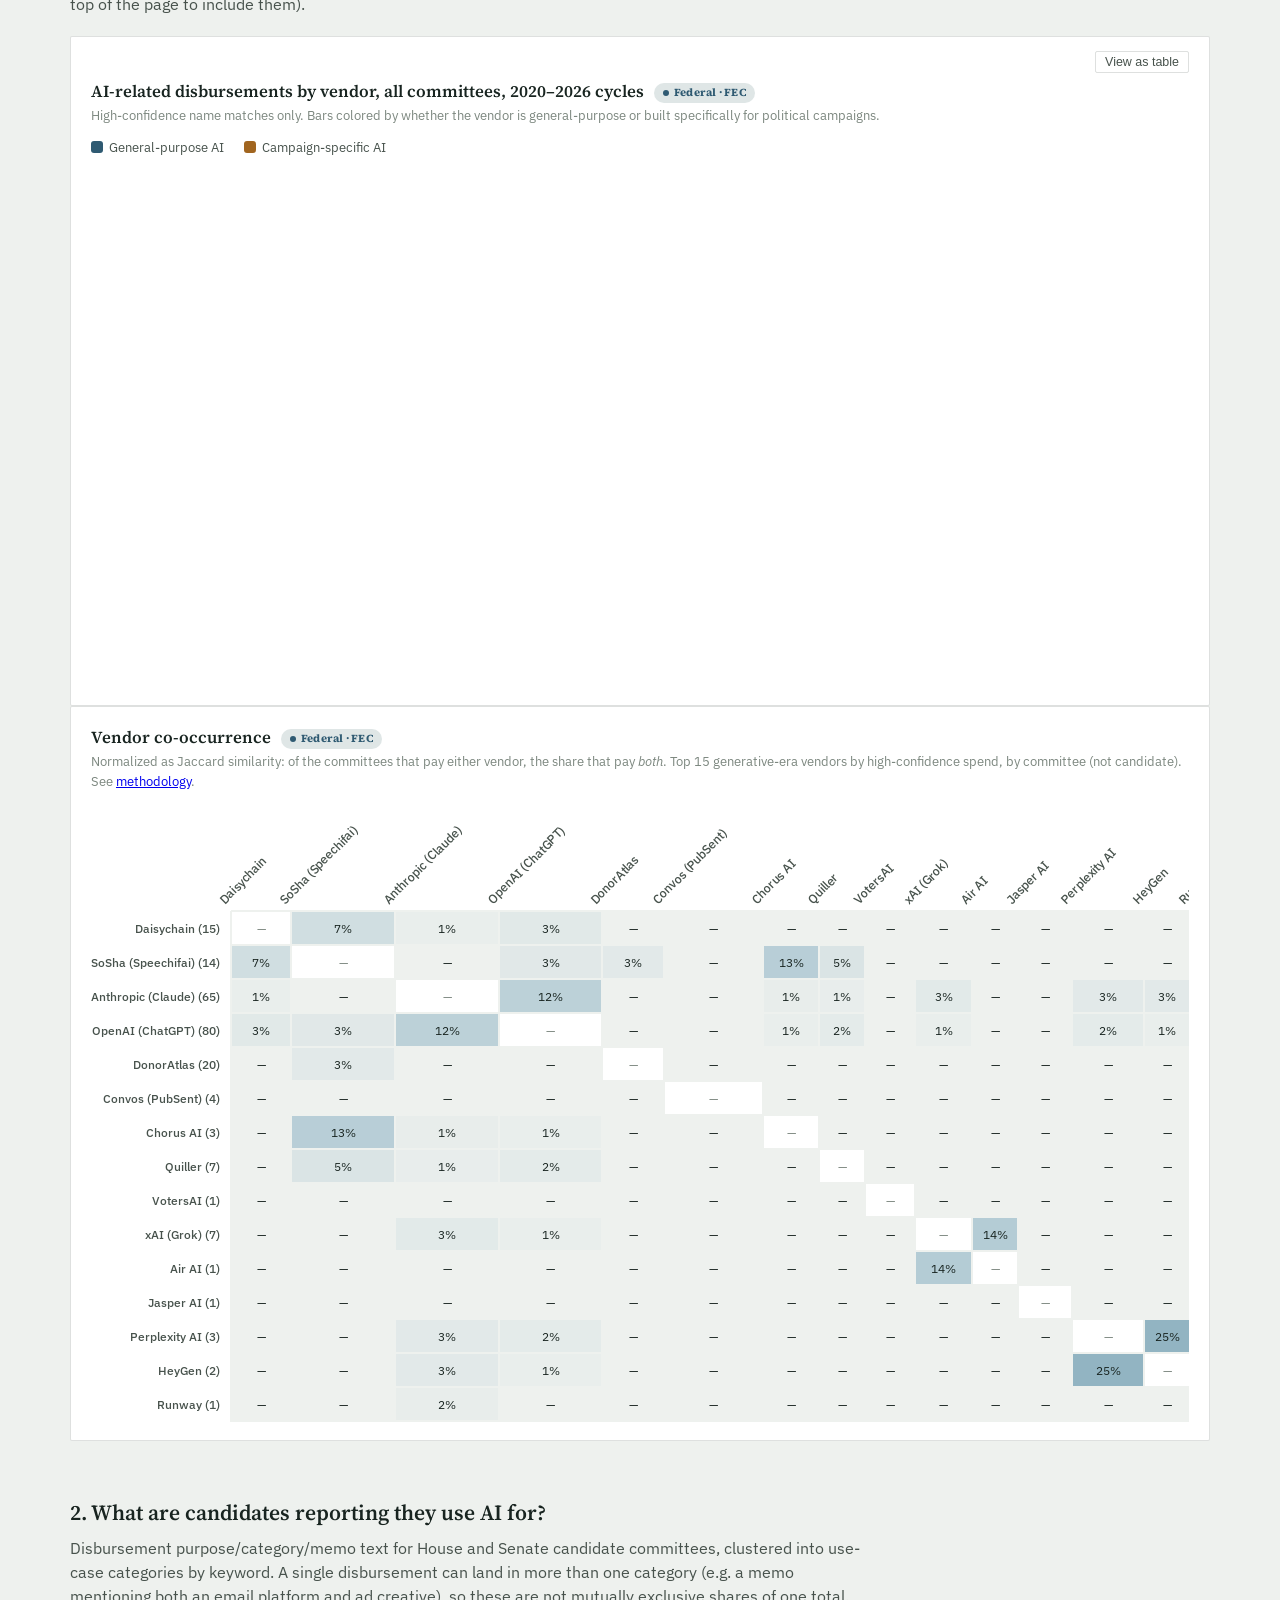
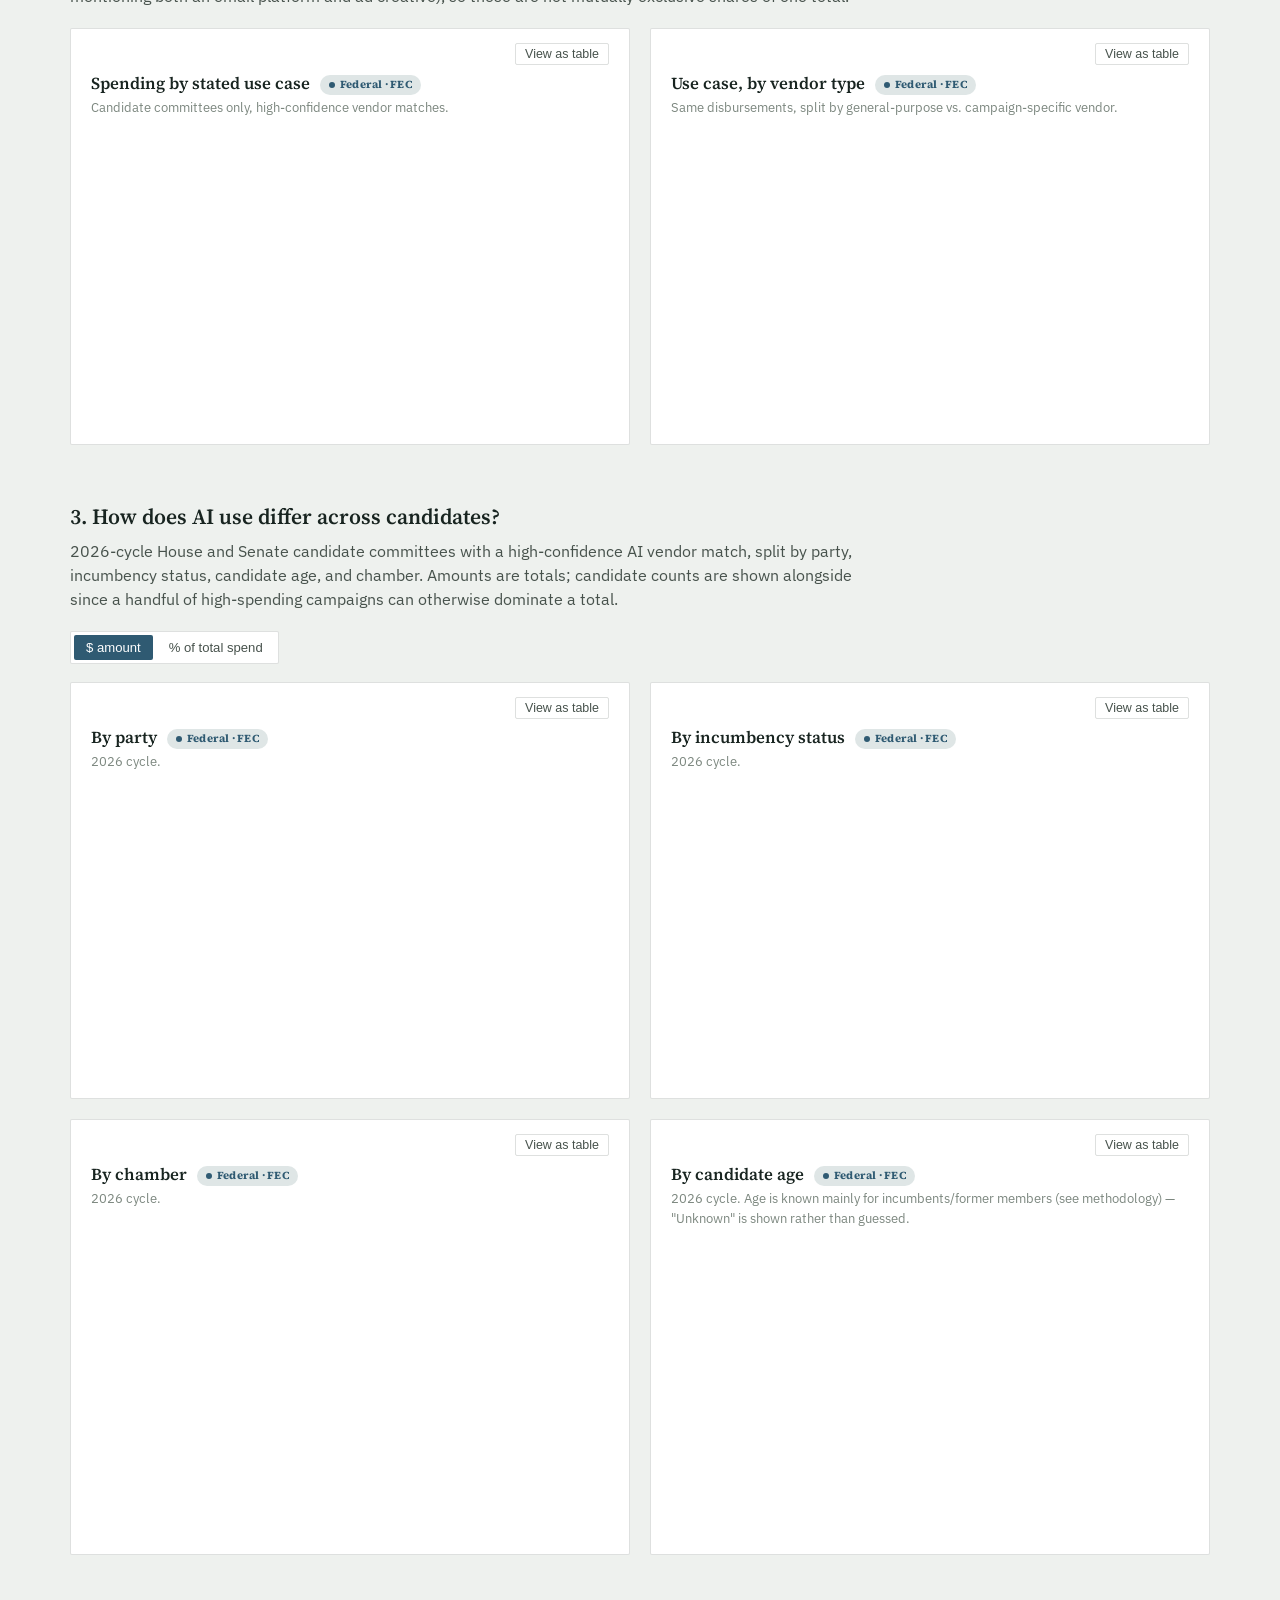
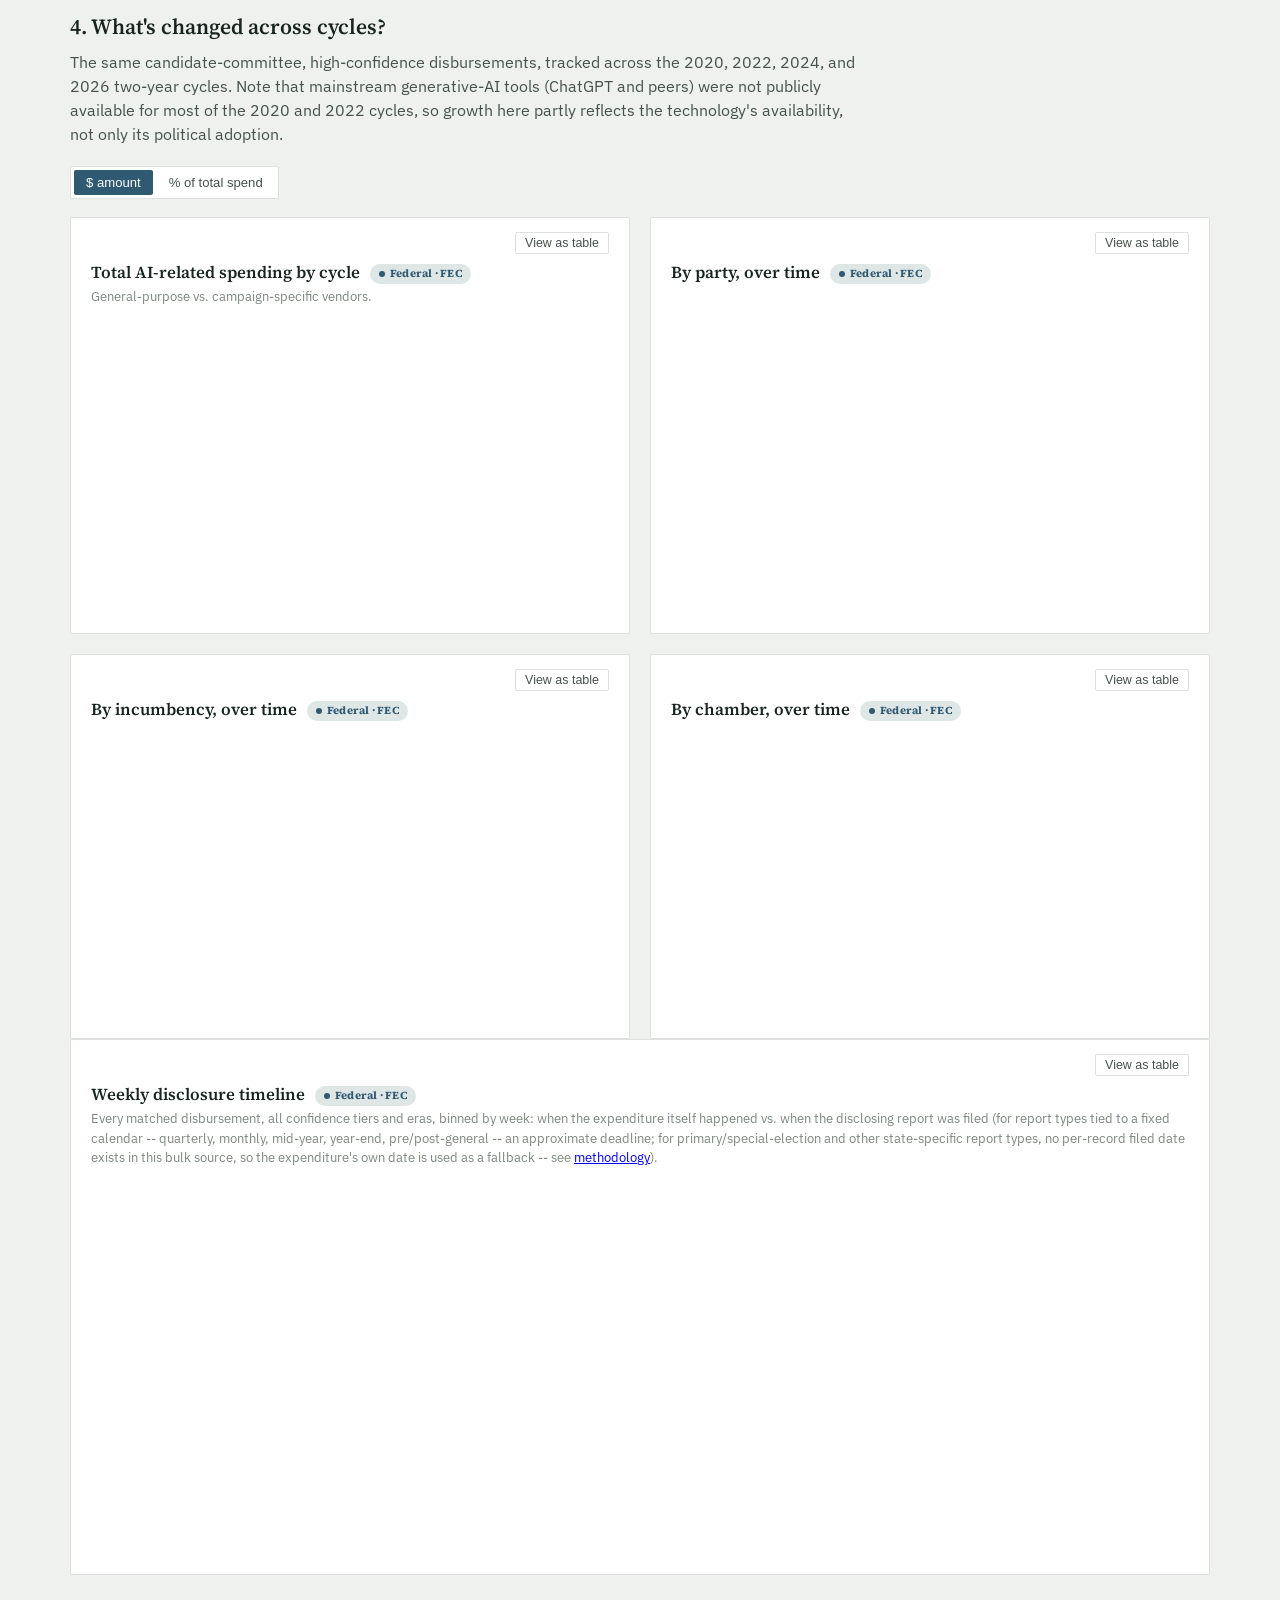
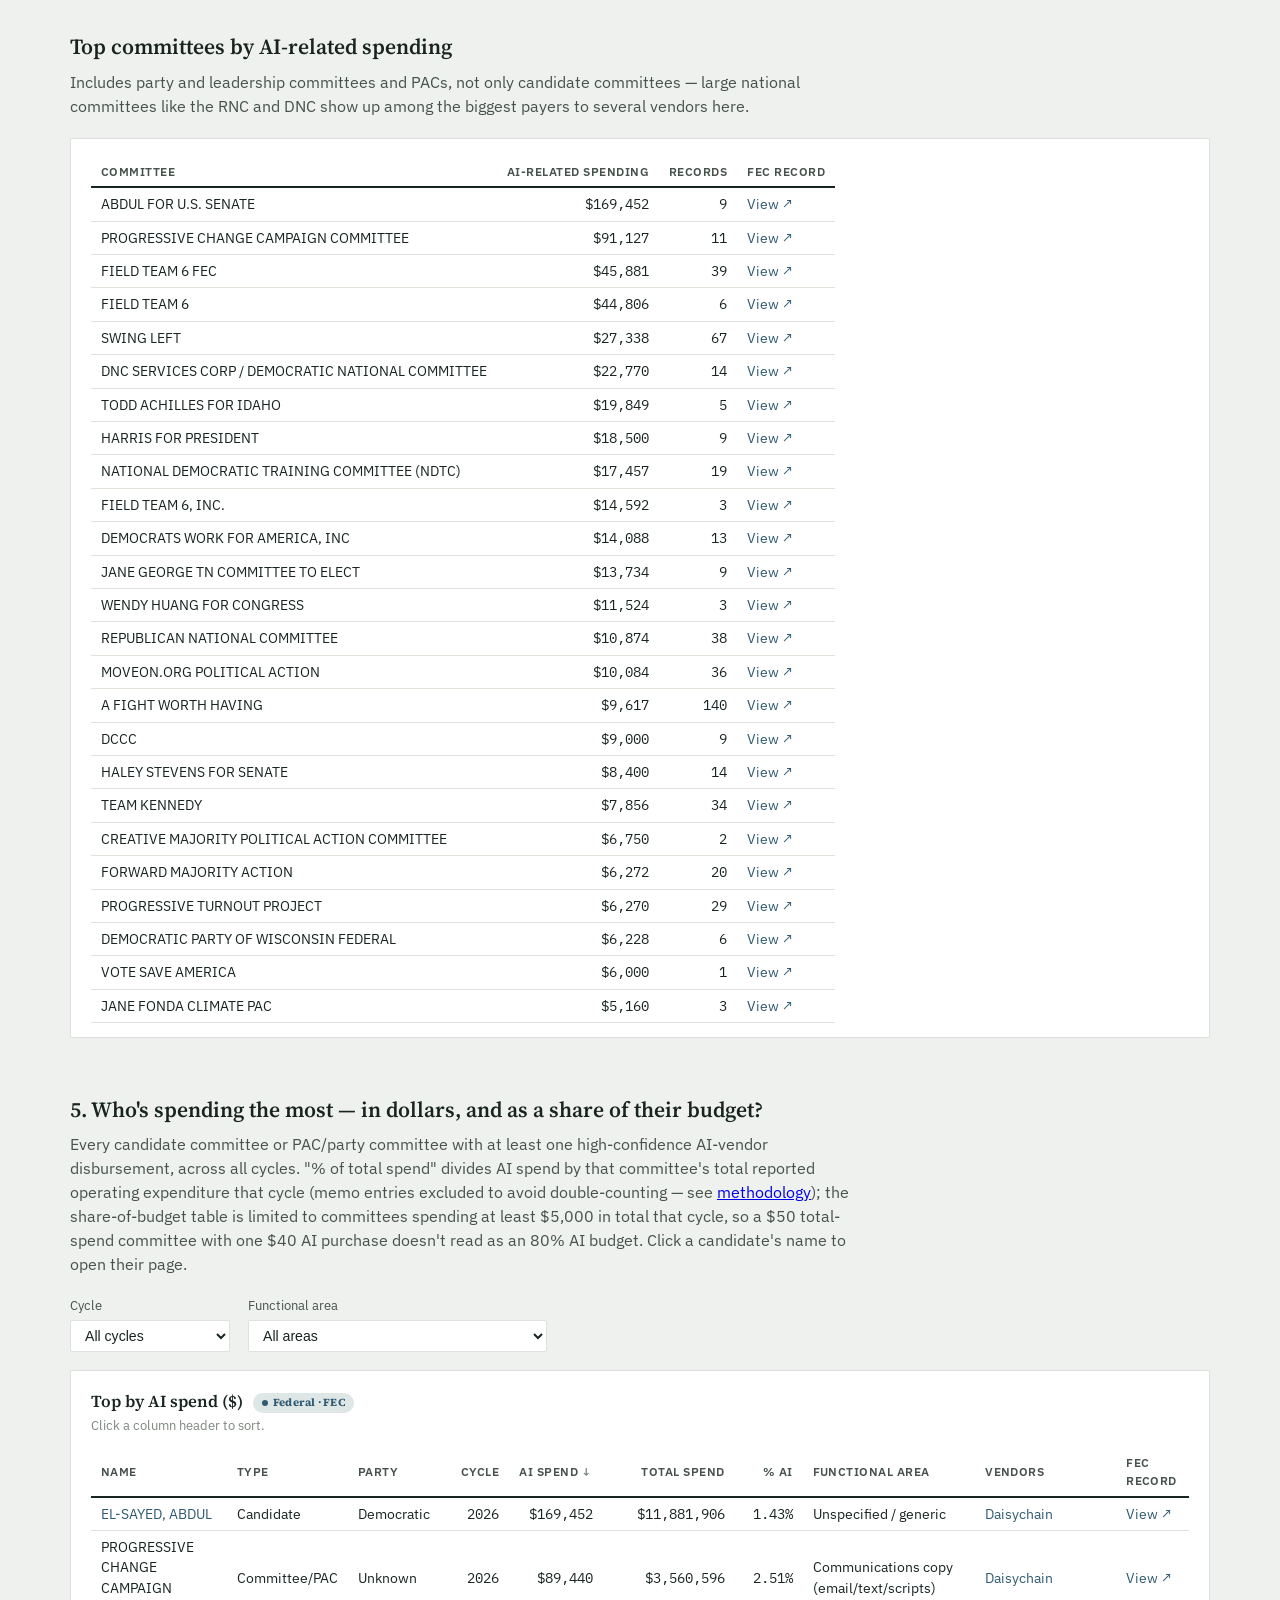
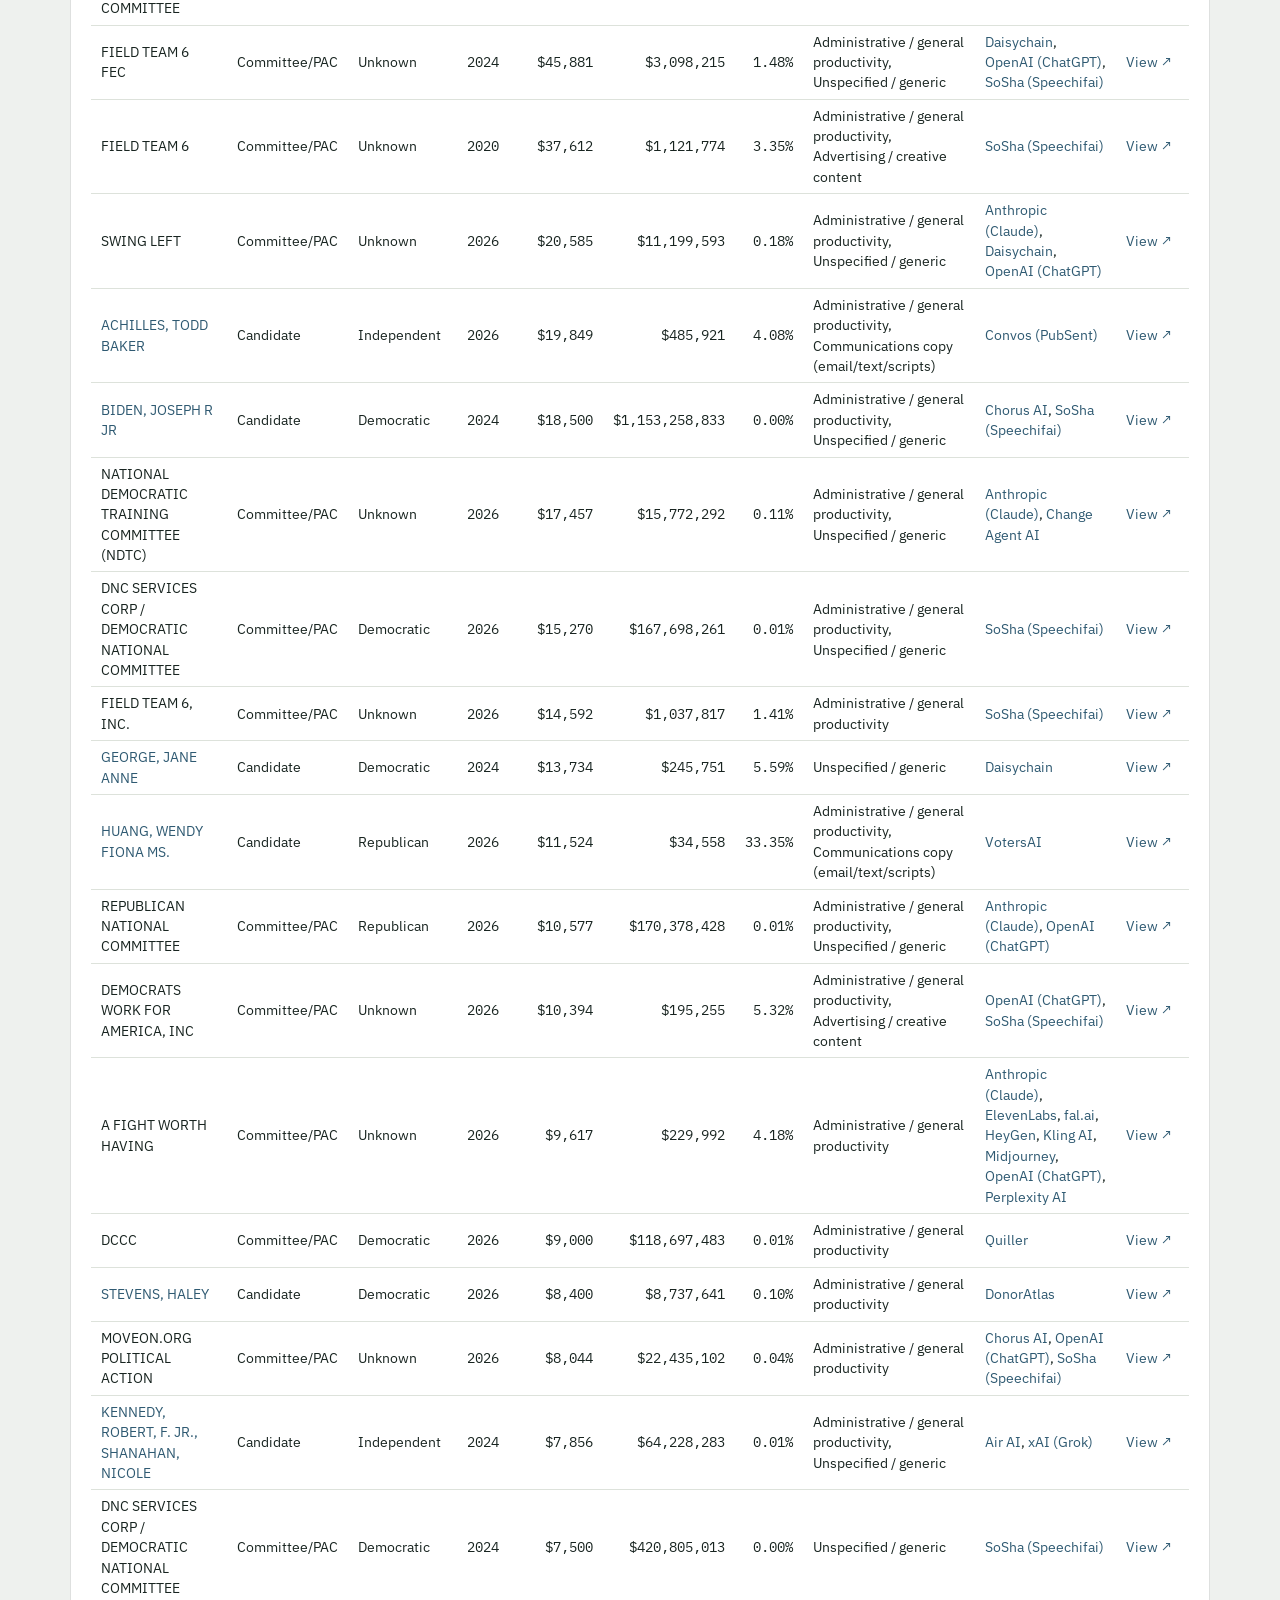
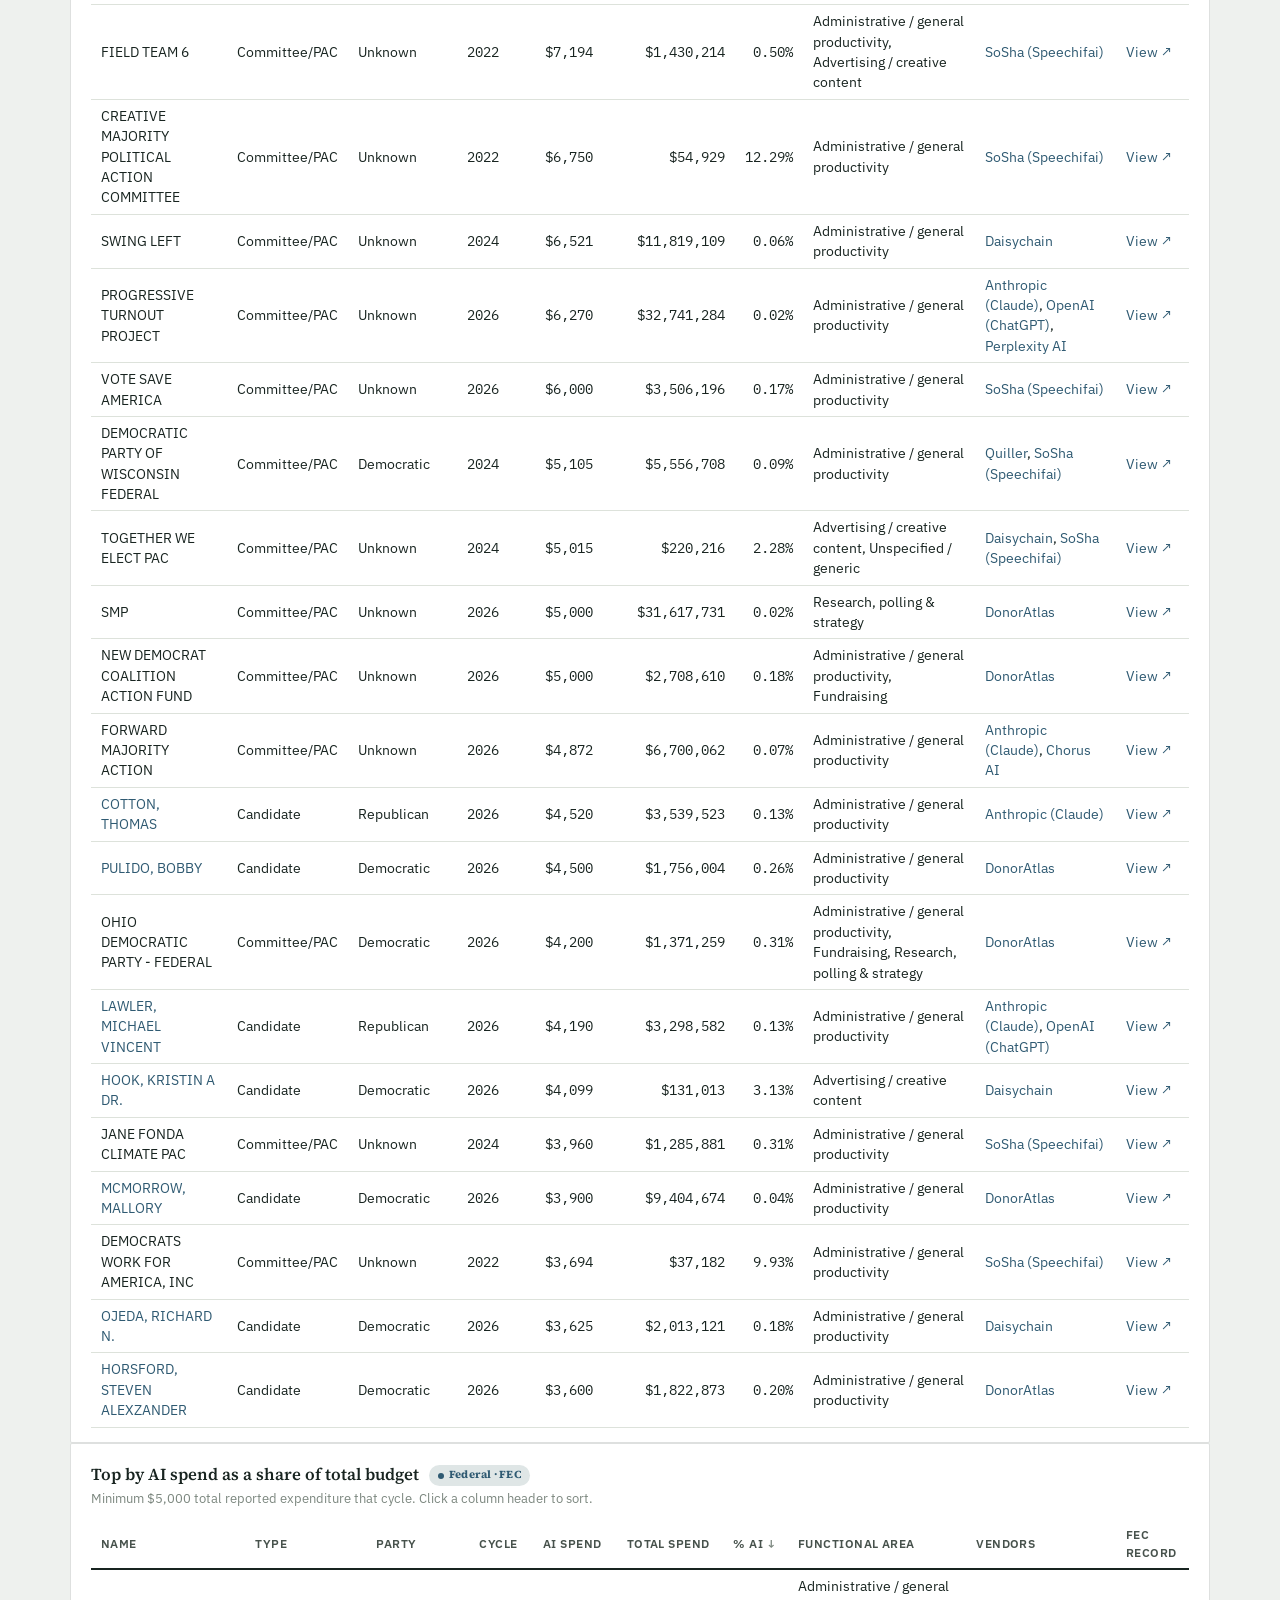
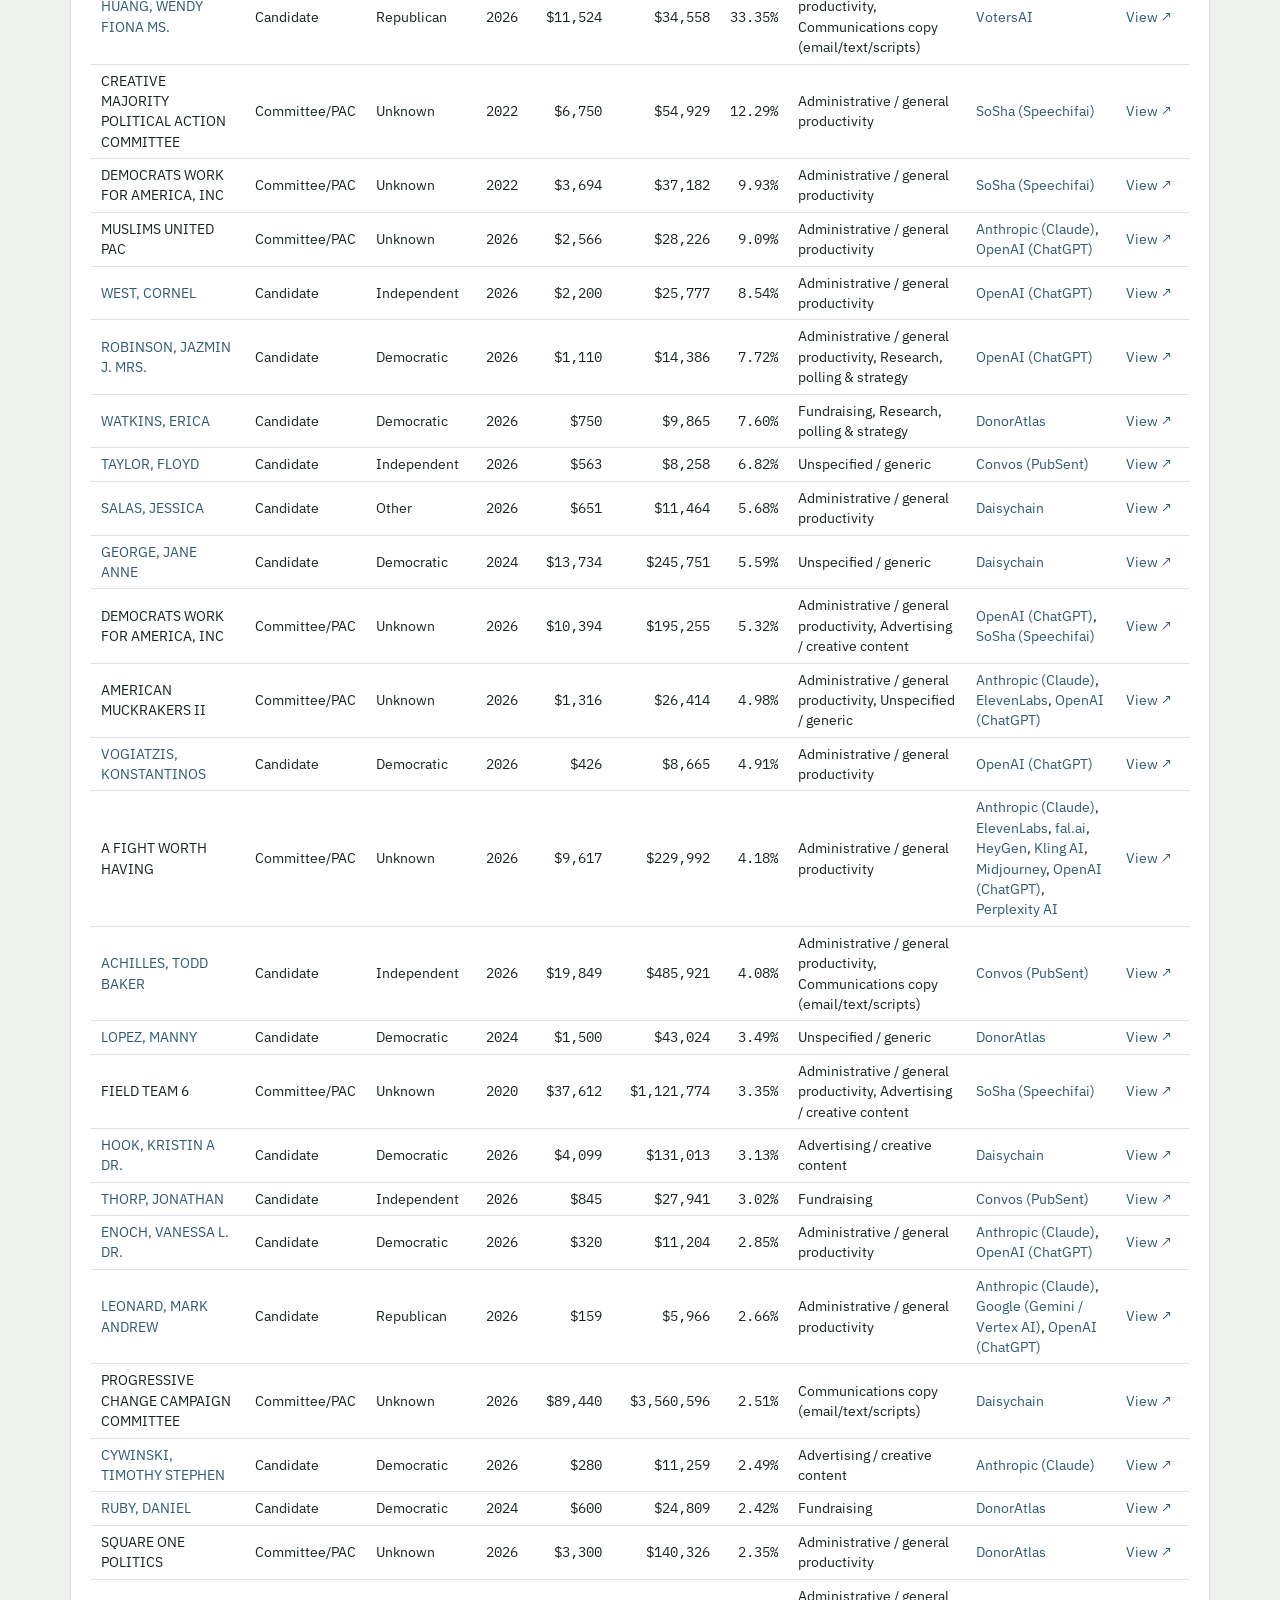
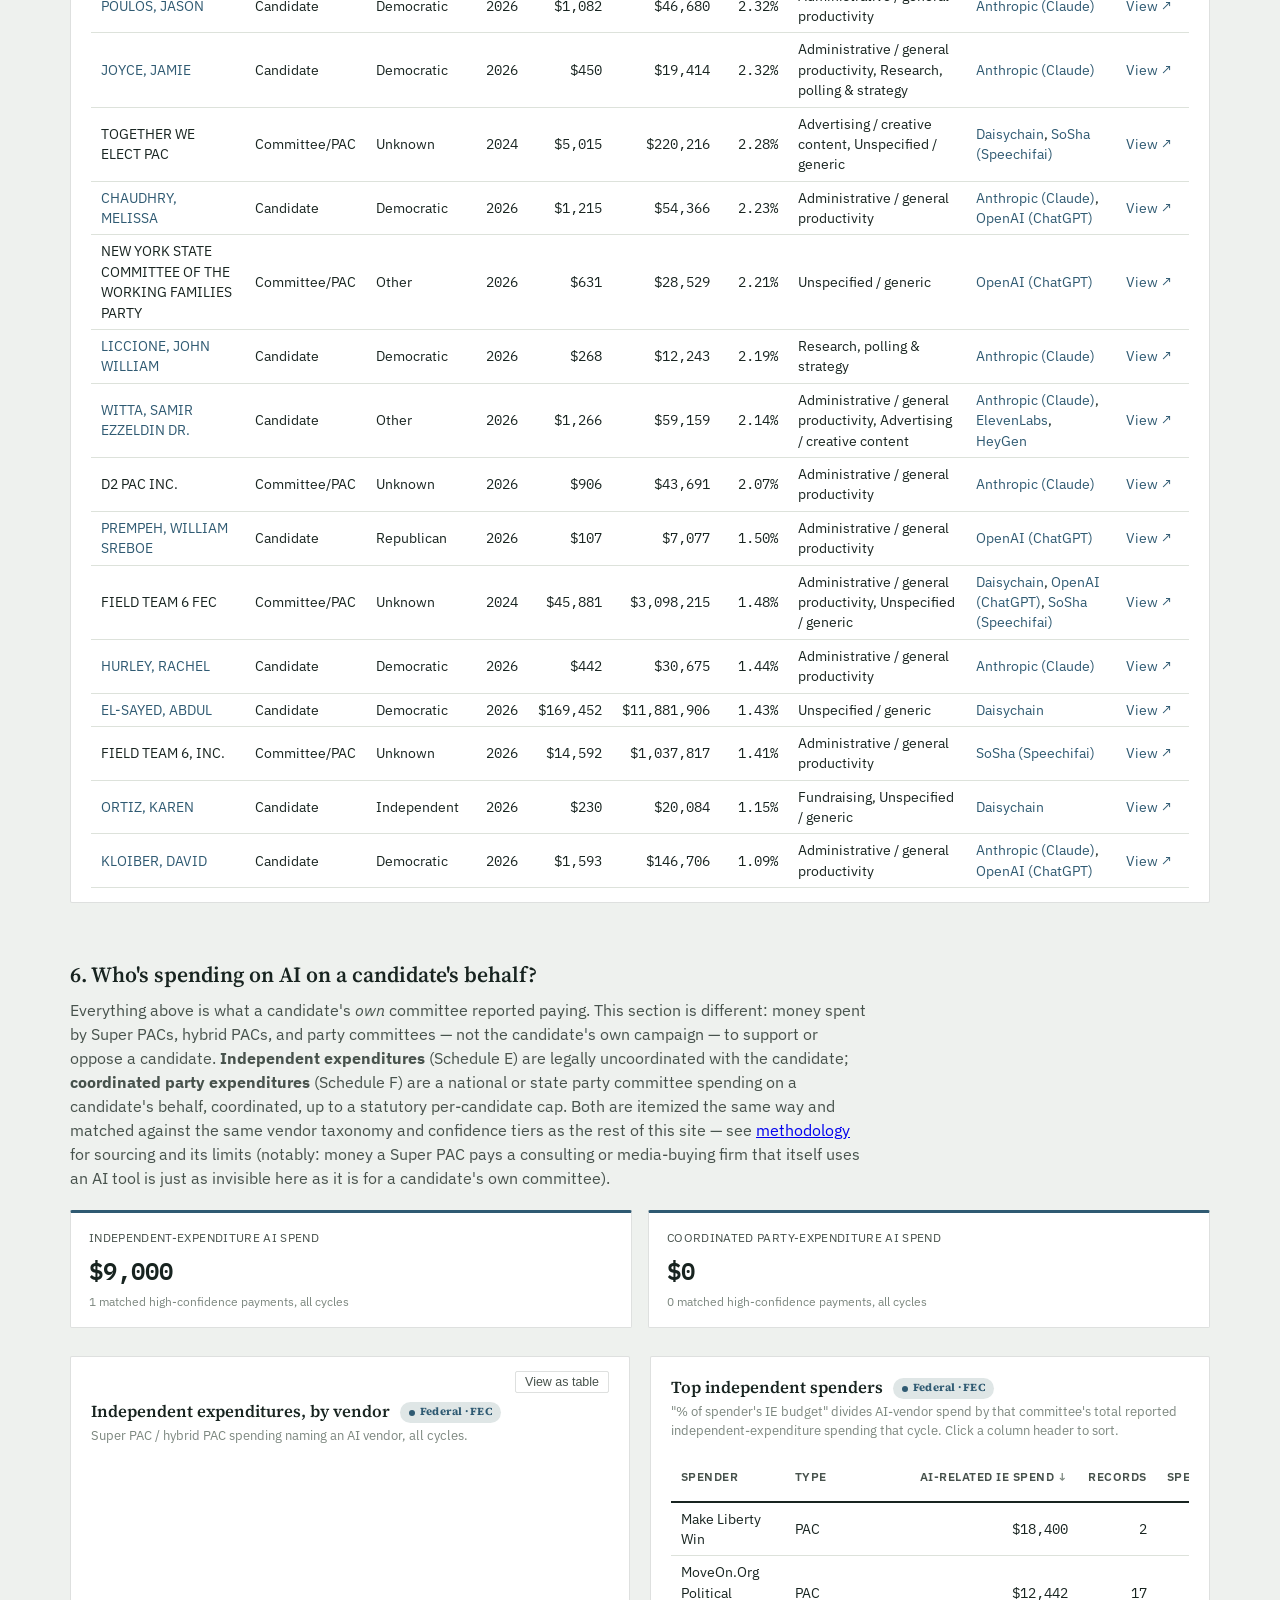
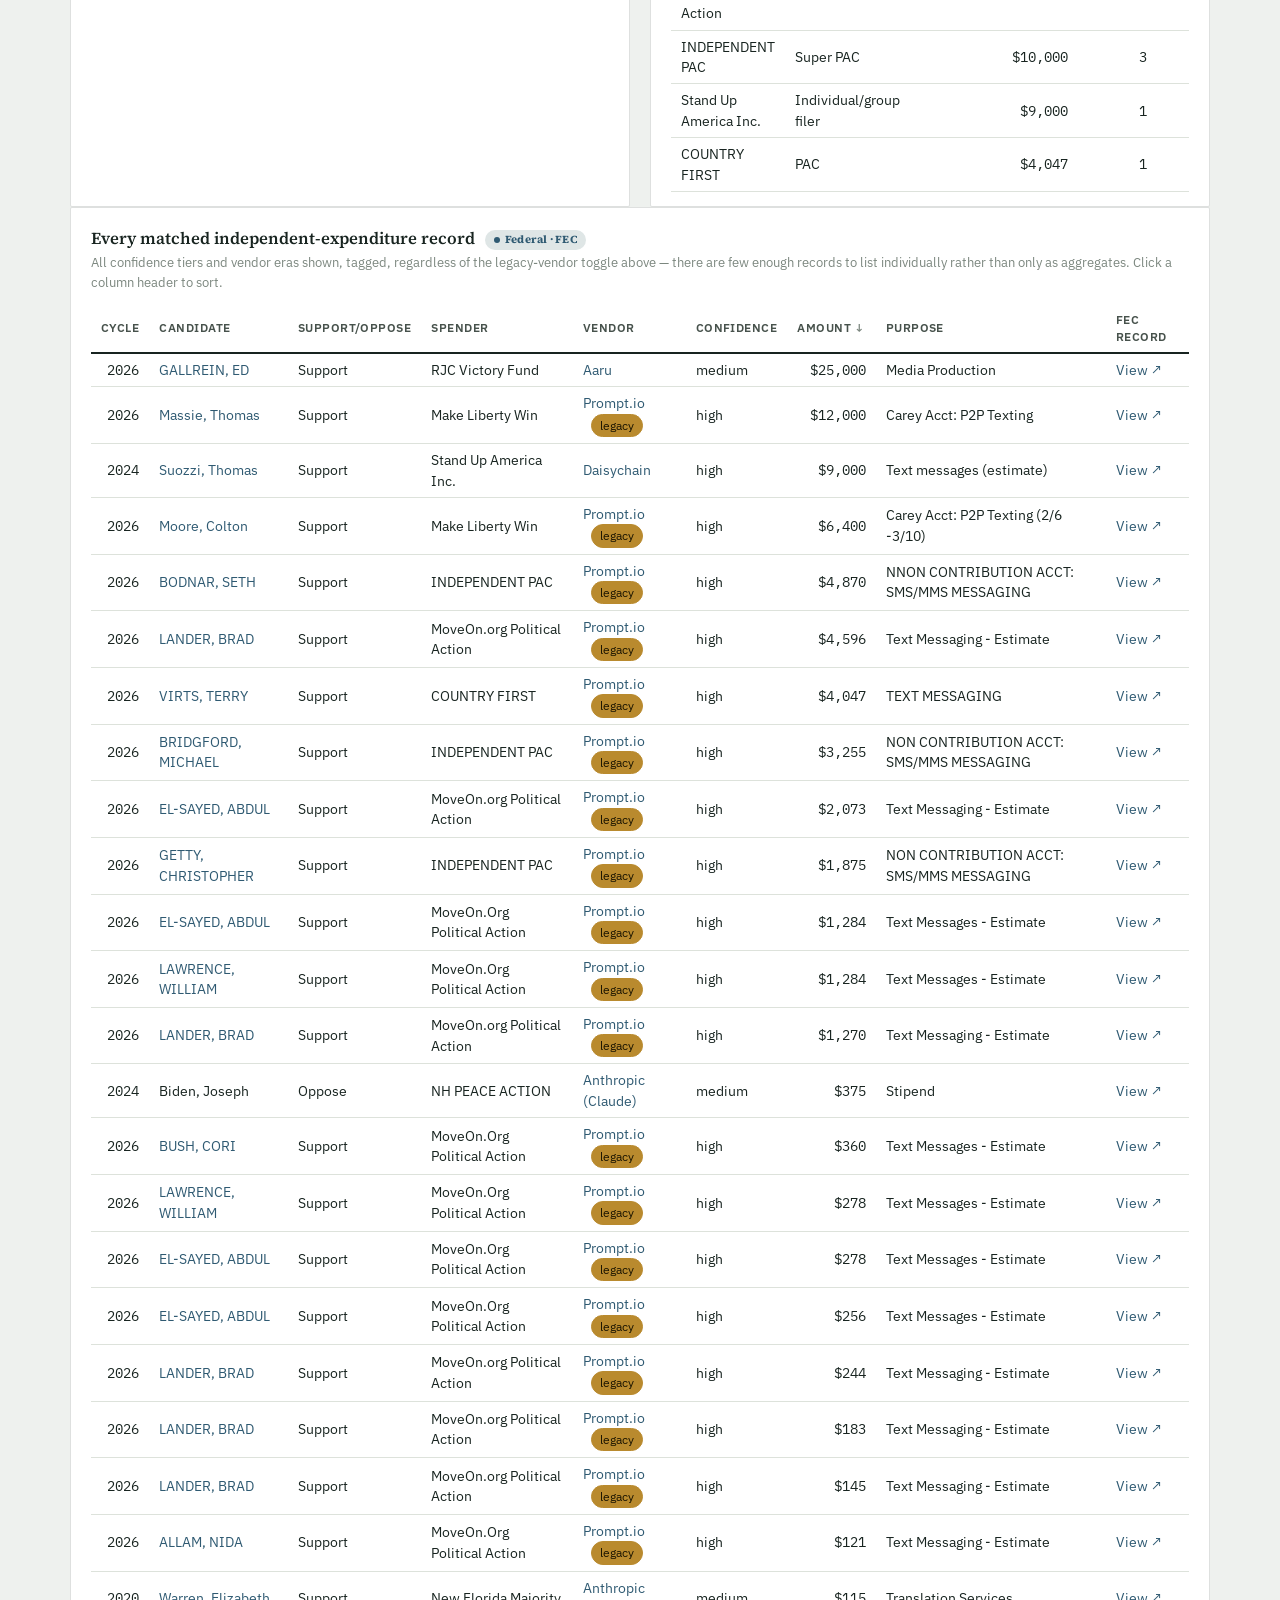
==== commit 1a1f9c4e: "Implement Broadsheet visual theme (not pushed) Applies the "Broadsheet" direction from the theme-moc" ====
--- a/docs/index.html
+++ b/docs/index.html
@@ -4,6 +4,9 @@
 <meta charset="utf-8">
 <meta name="viewport" content="width=device-width, initial-scale=1">
 <title>AI Use in Federal Campaign Disclosures</title>
+<link rel="preconnect" href="https://fonts.googleapis.com">
+<link rel="preconnect" href="https://fonts.gstatic.com" crossorigin>
+<link rel="stylesheet" href="https://fonts.googleapis.com/css2?family=Source+Serif+4:opsz,wght@8..60,500;8..60,600;8..60,700&family=IBM+Plex+Sans:wght@400;500;600&family=IBM+Plex+Mono:wght@400;500;600&display=swap">
 <link rel="stylesheet" href="css/style.css">
 </head>
 <body data-active-dataset="federal">
@@ -322,6 +325,7 @@
   <div id="state-detail-view" hidden></div>
 
   <div id="states-view" hidden></div>
+  <div id="states-detail-view" hidden></div>
 
   <div id="compare-view" hidden></div>
 
--- a/docs/css/style.css
+++ b/docs/css/style.css
@@ -1,113 +1,113 @@
 :root {
   color-scheme: light;
-  --surface-1:      #fcfcfb;
-  --page-plane:     #f9f9f7;
-  --text-primary:   #0b0b0b;
-  --text-secondary: #52514e;
-  --text-muted:     #898781;
-  --gridline:       #e1e0d9;
-  --baseline:       #c3c2b7;
-  --border:         rgba(11,11,11,0.10);
-
-  --series-1: #2a78d6; /* blue */
-  --series-2: #eb6834; /* orange */
-  --series-3: #1baf7a; /* aqua */
-  --series-4: #eda100; /* yellow */
-  --series-5: #e87ba4; /* magenta */
-  --series-6: #008300; /* green */
-  --series-7: #4a3aa7; /* violet */
-  --series-8: #e34948; /* red */
-
-  --seq-250: #86b6ef;
-  --seq-350: #5598e7;
-  --seq-450: #2a78d6;
-  --seq-550: #1c5cab;
-  --seq-650: #104281;
-
-  --ma-accent:      #7d3c98;
-  --ma-accent-soft: #f1e6f5;
-  --wa-accent:      #0e7c93;
-  --wa-accent-soft: #e1f2f5;
-  --co-accent:      #b5651d;
-  --co-accent-soft: #f7ecdf;
-  --ca-accent:      #a3315a;
-  --ca-accent-soft: #f8e6ee;
-  --states-accent:      #4338ca;
-  --states-accent-soft: #ece9fc;
-  --fed-accent-soft: #e3edfa;
-  --compare-accent:      #1baf7a;
-  --compare-accent-soft: #e1f5ee;
+  --surface-1:      #ffffff;
+  --page-plane:     #eef1ee;
+  --text-primary:   #182420;
+  --text-secondary: #47524c;
+  --text-muted:     #7c877f;
+  --gridline:       #dde2db;
+  --baseline:       #b7c3bc;
+  --border:         rgba(24,36,32,0.14);
+
+  --series-1: #2f5a72; /* ink blue */
+  --series-2: #a1651f; /* ochre */
+  --series-3: #3d7a6a; /* teal */
+  --series-4: #b98a2e; /* gold */
+  --series-5: #9c4a68; /* wine */
+  --series-6: #3f6b3a; /* moss */
+  --series-7: #5b4a8a; /* violet */
+  --series-8: #a3402d; /* brick */
+
+  --seq-250: #9dbdcb;
+  --seq-350: #6f97a8;
+  --seq-450: #2f5a72;
+  --seq-550: #234456;
+  --seq-650: #182f3a;
+
+  --ma-accent:      #6b4a7d;
+  --ma-accent-soft: #ece3ee;
+  --wa-accent:      #2f6b78;
+  --wa-accent-soft: #e2ebe9;
+  --co-accent:      #96591c;
+  --co-accent-soft: #f0e6d8;
+  --ca-accent:      #8a3350;
+  --ca-accent-soft: #f0e2e7;
+  --states-accent:      #4a4570;
+  --states-accent-soft: #e6e5ee;
+  --fed-accent-soft: #dfe6e6;
+  --compare-accent:      #3f6b3a;
+  --compare-accent-soft: #e5ebe1;
 }
 
 @media (prefers-color-scheme: dark) {
   :root:not([data-theme="light"]) {
     color-scheme: dark;
-    --surface-1:      #1a1a19;
-    --page-plane:     #0d0d0d;
-    --text-primary:   #ffffff;
-    --text-secondary: #c3c2b7;
-    --text-muted:     #898781;
-    --gridline:       #2c2c2a;
-    --baseline:       #383835;
-    --border:         rgba(255,255,255,0.10);
-
-    --series-1: #3987e5;
-    --series-2: #d95926;
-    --series-3: #199e70;
-    --series-4: #c98500;
-    --series-5: #d55181;
-    --series-6: #008300;
-    --series-7: #9085e9;
-    --series-8: #e66767;
-
-    --ma-accent:      #c48fdb;
-    --ma-accent-soft: #2f2035;
-    --wa-accent:      #5fc9dd;
-    --wa-accent-soft: #123239;
-    --co-accent:      #e2934f;
-    --co-accent-soft: #3a2a14;
-    --ca-accent:      #e18aab;
-    --ca-accent-soft: #3a1f2a;
-    --states-accent:      #a5b4fc;
-    --states-accent-soft: #262454;
-    --fed-accent-soft: #16233a;
-    --compare-accent:      #199e70;
-    --compare-accent-soft: #14332a;
+    --surface-1:      #1c211d;
+    --page-plane:     #141815;
+    --text-primary:   #f2f1ea;
+    --text-secondary: #c7cec8;
+    --text-muted:     #8b968f;
+    --gridline:       #2b322c;
+    --baseline:       #3c453e;
+    --border:         rgba(242,241,234,0.12);
+
+    --series-1: #6f9db3;
+    --series-2: #c98a4a;
+    --series-3: #5fa08d;
+    --series-4: #d4a94e;
+    --series-5: #c1718c;
+    --series-6: #6f9b64;
+    --series-7: #8779b8;
+    --series-8: #c96f5c;
+
+    --ma-accent:      #a889ba;
+    --ma-accent-soft: #2c2430;
+    --wa-accent:      #6fa8b3;
+    --wa-accent-soft: #1c2b2c;
+    --co-accent:      #c98a4a;
+    --co-accent-soft: #332a1c;
+    --ca-accent:      #c17e97;
+    --ca-accent-soft: #2f2126;
+    --states-accent:      #8d87b3;
+    --states-accent-soft: #26243a;
+    --fed-accent-soft: #1c262b;
+    --compare-accent:      #6f9b64;
+    --compare-accent-soft: #212b1e;
   }
 }
 :root[data-theme="dark"] {
   color-scheme: dark;
-  --surface-1:      #1a1a19;
-  --page-plane:     #0d0d0d;
-  --text-primary:   #ffffff;
-  --text-secondary: #c3c2b7;
-  --text-muted:     #898781;
-  --gridline:       #2c2c2a;
-  --baseline:       #383835;
-  --border:         rgba(255,255,255,0.10);
-
-  --series-1: #3987e5;
-  --series-2: #d95926;
-  --series-3: #199e70;
-  --series-4: #c98500;
-  --series-5: #d55181;
-  --series-6: #008300;
-  --series-7: #9085e9;
-  --series-8: #e66767;
-
-  --ma-accent:      #c48fdb;
-  --ma-accent-soft: #2f2035;
-  --wa-accent:      #5fc9dd;
-  --wa-accent-soft: #123239;
-  --co-accent:      #e2934f;
-  --co-accent-soft: #3a2a14;
-  --ca-accent:      #e18aab;
-  --ca-accent-soft: #3a1f2a;
-  --states-accent:      #a5b4fc;
-  --states-accent-soft: #262454;
-  --fed-accent-soft: #16233a;
-  --compare-accent:      #199e70;
-  --compare-accent-soft: #14332a;
+  --surface-1:      #1c211d;
+  --page-plane:     #141815;
+  --text-primary:   #f2f1ea;
+  --text-secondary: #c7cec8;
+  --text-muted:     #8b968f;
+  --gridline:       #2b322c;
+  --baseline:       #3c453e;
+  --border:         rgba(242,241,234,0.12);
+
+  --series-1: #6f9db3;
+  --series-2: #c98a4a;
+  --series-3: #5fa08d;
+  --series-4: #d4a94e;
+  --series-5: #c1718c;
+  --series-6: #6f9b64;
+  --series-7: #8779b8;
+  --series-8: #c96f5c;
+
+  --ma-accent:      #a889ba;
+  --ma-accent-soft: #2c2430;
+  --wa-accent:      #6fa8b3;
+  --wa-accent-soft: #1c2b2c;
+  --co-accent:      #c98a4a;
+  --co-accent-soft: #332a1c;
+  --ca-accent:      #c17e97;
+  --ca-accent-soft: #2f2126;
+  --states-accent:      #8d87b3;
+  --states-accent-soft: #26243a;
+  --fed-accent-soft: #1c262b;
+  --compare-accent:      #6f9b64;
+  --compare-accent-soft: #212b1e;
 }
 
 * { box-sizing: border-box; }
@@ -115,7 +115,7 @@
 body {
   background: var(--page-plane);
   color: var(--text-primary);
-  font-family: system-ui, -apple-system, "Segoe UI", sans-serif;
+  font-family: "IBM Plex Sans", system-ui, -apple-system, "Segoe UI", sans-serif;
   line-height: 1.5;
 }
 
@@ -126,25 +126,25 @@
   border-bottom: 1px solid var(--border);
   margin-bottom: 32px;
 }
-header.site h1 { font-size: 1.7rem; margin: 0 0 8px; }
+header.site h1 { font-family: "Source Serif 4", Georgia, serif; font-weight: 600; font-size: 1.8rem; margin: 0 0 8px; }
 header.site p.subtitle { color: var(--text-secondary); max-width: 74ch; margin: 0 0 4px; }
 header.site .meta-line { color: var(--text-muted); font-size: 0.85rem; margin-top: 12px; }
 
 nav.toc {
   display: flex; flex-wrap: wrap; gap: 8px;
   margin-top: 20px; padding: 6px; font-size: 0.86rem;
-  background: var(--surface-1); border: 1px solid var(--border); border-radius: 10px;
+  background: var(--surface-1); border: 1px solid var(--border); border-radius: 2px;
 }
 nav.toc a {
   color: var(--text-secondary); text-decoration: none; font-weight: 500;
-  padding: 7px 14px; border-radius: 7px; border: 1px solid transparent;
+  padding: 7px 14px; border-radius: 2px; border: 1px solid transparent;
   transition: background 0.12s ease, color 0.12s ease, border-color 0.12s ease;
 }
 nav.toc a:hover { color: var(--text-primary); background: var(--page-plane); border-color: var(--border); }
 nav.toc a:active { background: var(--series-1); color: #fff; }
 
 section.block { margin-bottom: 56px; }
-section.block > h2 { font-size: 1.3rem; margin: 0 0 6px; }
+section.block > h2 { font-family: "Source Serif 4", Georgia, serif; font-weight: 600; font-size: 1.35rem; margin: 0 0 6px; }
 section.block > p.lede { color: var(--text-secondary); max-width: 80ch; margin: 0 0 20px; }
 
 .card-grid { display: grid; grid-template-columns: repeat(auto-fit, minmax(420px, 1fr)); gap: 20px; }
@@ -158,10 +158,10 @@
   min-width: 0;
   background: var(--surface-1);
   border: 1px solid var(--border);
-  border-radius: 10px;
+  border-radius: 2px;
   padding: 18px 20px 14px;
 }
-.card h3 { margin: 0 0 2px; font-size: 1rem; }
+.card h3 { font-family: "Source Serif 4", Georgia, serif; font-weight: 600; margin: 0 0 2px; font-size: 1.05rem; }
 .card p.note { color: var(--text-muted); font-size: 0.82rem; margin: 0 0 12px; }
 .card .chart-holder { position: relative; height: 300px; }
 .card .chart-holder.tall { height: 380px; }
@@ -169,7 +169,7 @@
 .card-toolbar { display: flex; justify-content: flex-end; margin: -4px 0 6px; }
 .btn-table-toggle {
   font-size: 0.78rem; color: var(--text-secondary);
-  background: transparent; border: 1px solid var(--border); border-radius: 6px;
+  background: transparent; border: 1px solid var(--border); border-radius: 2px;
   padding: 3px 9px; cursor: pointer;
 }
 .btn-table-toggle:hover { color: var(--text-primary); border-color: var(--baseline); }
@@ -181,21 +181,27 @@
 table.data-table th, table.data-table td {
   text-align: left; padding: 6px 10px; border-bottom: 1px solid var(--gridline);
 }
-table.data-table th { color: var(--text-secondary); font-weight: 600; }
+table.data-table th {
+  color: var(--text-secondary); font-weight: 600;
+  text-transform: uppercase; letter-spacing: 0.04em; font-size: 0.74rem;
+  border-bottom: 2px solid var(--text-primary);
+}
 table.data-table td.num, table.data-table th.num { text-align: right; }
+table.data-table td.num { font-family: "IBM Plex Mono", ui-monospace, monospace; }
 
 .stat-row { display: grid; grid-template-columns: repeat(auto-fit, minmax(200px, 1fr)); gap: 16px; margin-bottom: 28px; }
 .stat-tile {
-  background: var(--surface-1); border: 1px solid var(--border); border-radius: 10px;
+  background: var(--surface-1); border: 1px solid var(--border); border-radius: 2px;
+  border-top: 3px solid var(--series-1);
   padding: 16px 18px;
 }
-.stat-tile .label { color: var(--text-secondary); font-size: 0.82rem; margin-bottom: 6px; }
-.stat-tile .value { font-size: 1.6rem; font-weight: 600; }
+.stat-tile .label { color: var(--text-secondary); text-transform: uppercase; letter-spacing: 0.03em; font-size: 0.72rem; margin-bottom: 6px; }
+.stat-tile .value { font-family: "IBM Plex Mono", ui-monospace, monospace; font-size: 1.5rem; font-weight: 600; }
 .stat-tile .sub { color: var(--text-muted); font-size: 0.78rem; margin-top: 4px; }
 
 .callout {
   background: var(--surface-1); border: 1px solid var(--border); border-left: 3px solid var(--series-1);
-  border-radius: 8px; padding: 14px 18px; margin-bottom: 24px; font-size: 0.92rem; color: var(--text-secondary);
+  border-radius: 2px; padding: 14px 18px; margin-bottom: 24px; font-size: 0.92rem; color: var(--text-secondary);
 }
 .callout strong { color: var(--text-primary); }
 
@@ -212,9 +218,9 @@
 }
 footer.site a { color: var(--text-secondary); }
 
-.view-toggle { display: inline-flex; gap: 4px; margin-bottom: 18px; background: var(--surface-1); border: 1px solid var(--border); border-radius: 8px; padding: 3px; }
+.view-toggle { display: inline-flex; gap: 4px; margin-bottom: 18px; background: var(--surface-1); border: 1px solid var(--border); border-radius: 2px; padding: 3px; }
 .btn-view-mode {
-  font-size: 0.82rem; color: var(--text-secondary); background: transparent; border: none; border-radius: 6px;
+  font-size: 0.82rem; color: var(--text-secondary); background: transparent; border: none; border-radius: 2px;
   padding: 5px 12px; cursor: pointer;
 }
 .btn-view-mode:hover { color: var(--text-primary); }
@@ -224,7 +230,7 @@
 .filter-row label { display: flex; flex-direction: column; gap: 4px; font-size: 0.82rem; color: var(--text-secondary); }
 .filter-row select {
   font-size: 0.88rem; color: var(--text-primary); background: var(--surface-1); border: 1px solid var(--border);
-  border-radius: 6px; padding: 6px 10px; min-width: 160px;
+  border-radius: 2px; padding: 6px 10px; min-width: 160px;
 }
 
 table.data-table th.sortable { cursor: pointer; user-select: none; white-space: nowrap; }
@@ -258,6 +264,7 @@
 .chart-holder canvas { cursor: pointer; }
 
 .detail-header { display: flex; align-items: baseline; justify-content: space-between; flex-wrap: wrap; gap: 8px; margin-bottom: 4px; }
+.detail-header h2 { font-family: "Source Serif 4", Georgia, serif; font-weight: 600; font-size: 1.4rem; margin: 0; }
 .back-link { display: inline-block; margin-bottom: 18px; color: var(--text-secondary); font-size: 0.88rem; text-decoration: none; }
 .back-link:hover { color: var(--text-primary); }
 .detail-stat-row { display: grid; grid-template-columns: repeat(auto-fit, minmax(180px, 1fr)); gap: 14px; margin: 18px 0 28px; }
@@ -270,7 +277,7 @@
 .confidence-toggle-bar {
   display: flex; align-items: flex-start; gap: 12px;
   margin: 4px 0 20px; padding: 10px 14px;
-  background: var(--surface-1); border: 1px solid var(--border); border-radius: 10px;
+  background: var(--surface-1); border: 1px solid var(--border); border-radius: 2px;
   max-width: 74ch;
 }
 .confidence-toggle-label { font-size: 0.86rem; color: var(--text-primary); font-weight: 500; cursor: pointer; }
@@ -279,7 +286,7 @@
 .legacy-toggle-bar {
   display: flex; align-items: flex-start; gap: 12px;
   margin-top: 16px; padding: 10px 14px;
-  background: var(--surface-1); border: 1px solid var(--border); border-radius: 10px;
+  background: var(--surface-1); border: 1px solid var(--border); border-radius: 2px;
   max-width: 74ch;
 }
 .toggle-switch { position: relative; display: inline-block; width: 38px; height: 22px; flex: none; margin-top: 1px; }
@@ -308,7 +315,7 @@
 }
 .search-bar {
   display: flex; align-items: center; flex-wrap: wrap; gap: 10px;
-  background: var(--surface-1); border: 1px solid var(--border); border-radius: 10px;
+  background: var(--surface-1); border: 1px solid var(--border); border-radius: 2px;
   padding: 8px 12px;
 }
 .search-icon { color: var(--text-muted); flex: none; }
@@ -328,7 +335,7 @@
 
 .search-results {
   margin-top: 6px; max-height: 60vh; overflow-y: auto;
-  background: var(--surface-1); border: 1px solid var(--border); border-radius: 10px;
+  background: var(--surface-1); border: 1px solid var(--border); border-radius: 2px;
   padding: 6px; box-shadow: 0 8px 24px rgba(0,0,0,0.12);
 }
 .search-group-label {
@@ -337,7 +344,7 @@
 }
 .search-result {
   display: flex; align-items: baseline; justify-content: space-between; gap: 12px;
-  padding: 8px 10px; border-radius: 7px; text-decoration: none;
+  padding: 8px 10px; border-radius: 2px; text-decoration: none;
   color: var(--text-primary);
 }
 .search-result:hover, .search-result:focus { background: var(--page-plane); }
@@ -351,10 +358,10 @@
    datasets (different disclosure regime, different scale, not merged) --
    this switcher is the primary way a visitor moves between them, and its
    own coloring carries into every card via .dataset-pill below. */
-.dataset-tabs { display: inline-flex; gap: 4px; margin: 4px 0 18px; background: var(--surface-1); border: 1px solid var(--border); border-radius: 12px; padding: 4px; }
+.dataset-tabs { display: inline-flex; gap: 4px; margin: 4px 0 18px; background: var(--surface-1); border: 1px solid var(--border); border-radius: 2px; padding: 4px; }
 .dataset-tab {
   display: flex; flex-direction: column; align-items: flex-start; gap: 2px;
-  background: transparent; border: none; border-radius: 8px; cursor: pointer;
+  background: transparent; border: none; border-radius: 2px; cursor: pointer;
   padding: 8px 16px; text-align: left; color: var(--text-secondary);
 }
 .dataset-tab:hover { background: var(--page-plane); color: var(--text-primary); }
@@ -381,7 +388,7 @@
 .dataset-tab-dropdown-menu {
   position: absolute; top: calc(100% + 6px); left: 0; z-index: 20;
   display: flex; flex-direction: column; gap: 2px; min-width: 210px;
-  background: var(--surface-1); border: 1px solid var(--border); border-radius: 10px;
+  background: var(--surface-1); border: 1px solid var(--border); border-radius: 2px;
   padding: 4px; box-shadow: 0 8px 24px rgba(0,0,0,0.14);
 }
 .dataset-tab-dropdown-menu .dataset-tab { width: 100%; }
@@ -404,14 +411,14 @@
 .state-banner {
   display: flex; align-items: baseline; gap: 10px; flex-wrap: wrap;
   background: var(--accent-soft); border: 1px solid var(--accent);
-  border-radius: 10px; padding: 12px 18px; margin-bottom: 28px; font-size: 0.9rem; color: var(--text-secondary);
+  border-radius: 2px; padding: 12px 18px; margin-bottom: 28px; font-size: 0.9rem; color: var(--text-secondary);
 }
 .state-banner strong { color: var(--accent); }
 
 .compare-banner {
   display: flex; align-items: baseline; gap: 10px; flex-wrap: wrap;
   background: var(--compare-accent-soft); border: 1px solid var(--compare-accent);
-  border-radius: 10px; padding: 12px 18px; margin-bottom: 28px; font-size: 0.9rem; color: var(--text-secondary);
+  border-radius: 2px; padding: 12px 18px; margin-bottom: 28px; font-size: 0.9rem; color: var(--text-secondary);
 }
 .compare-banner strong { color: var(--compare-accent); }
 
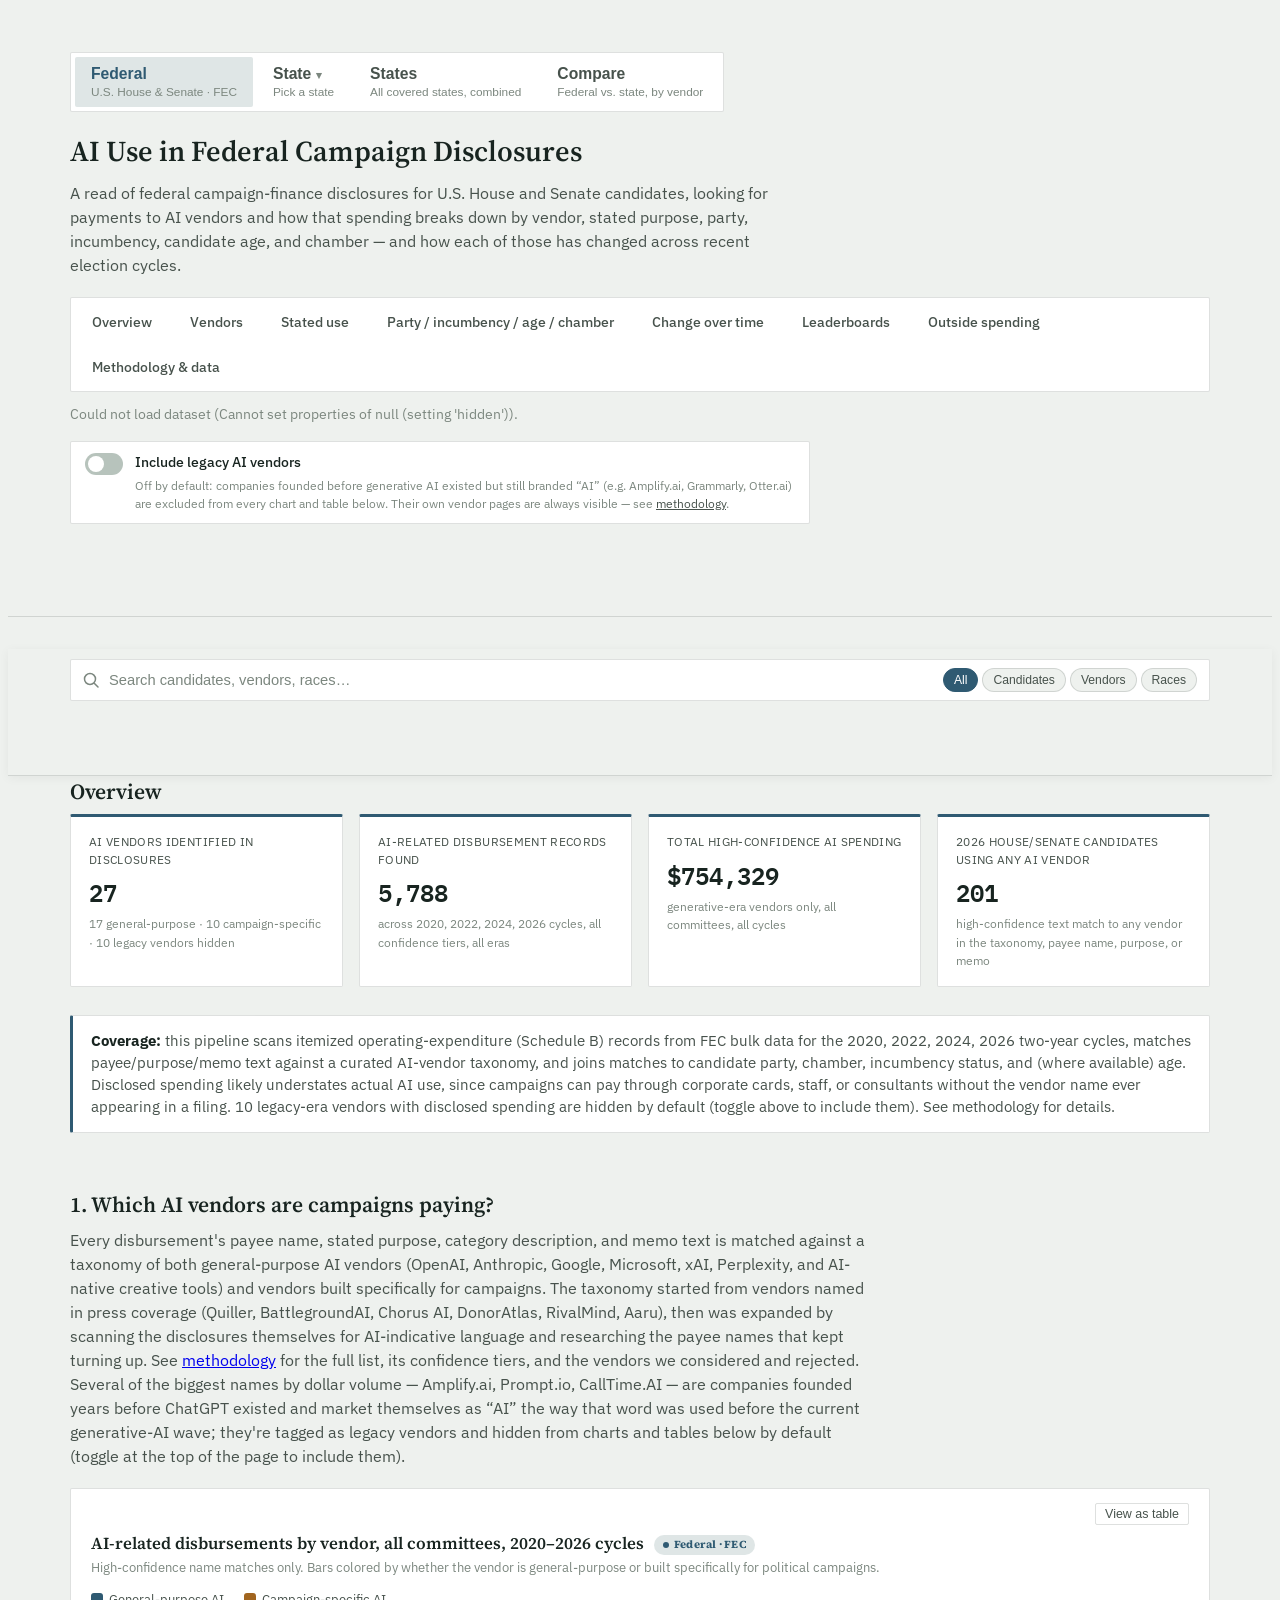
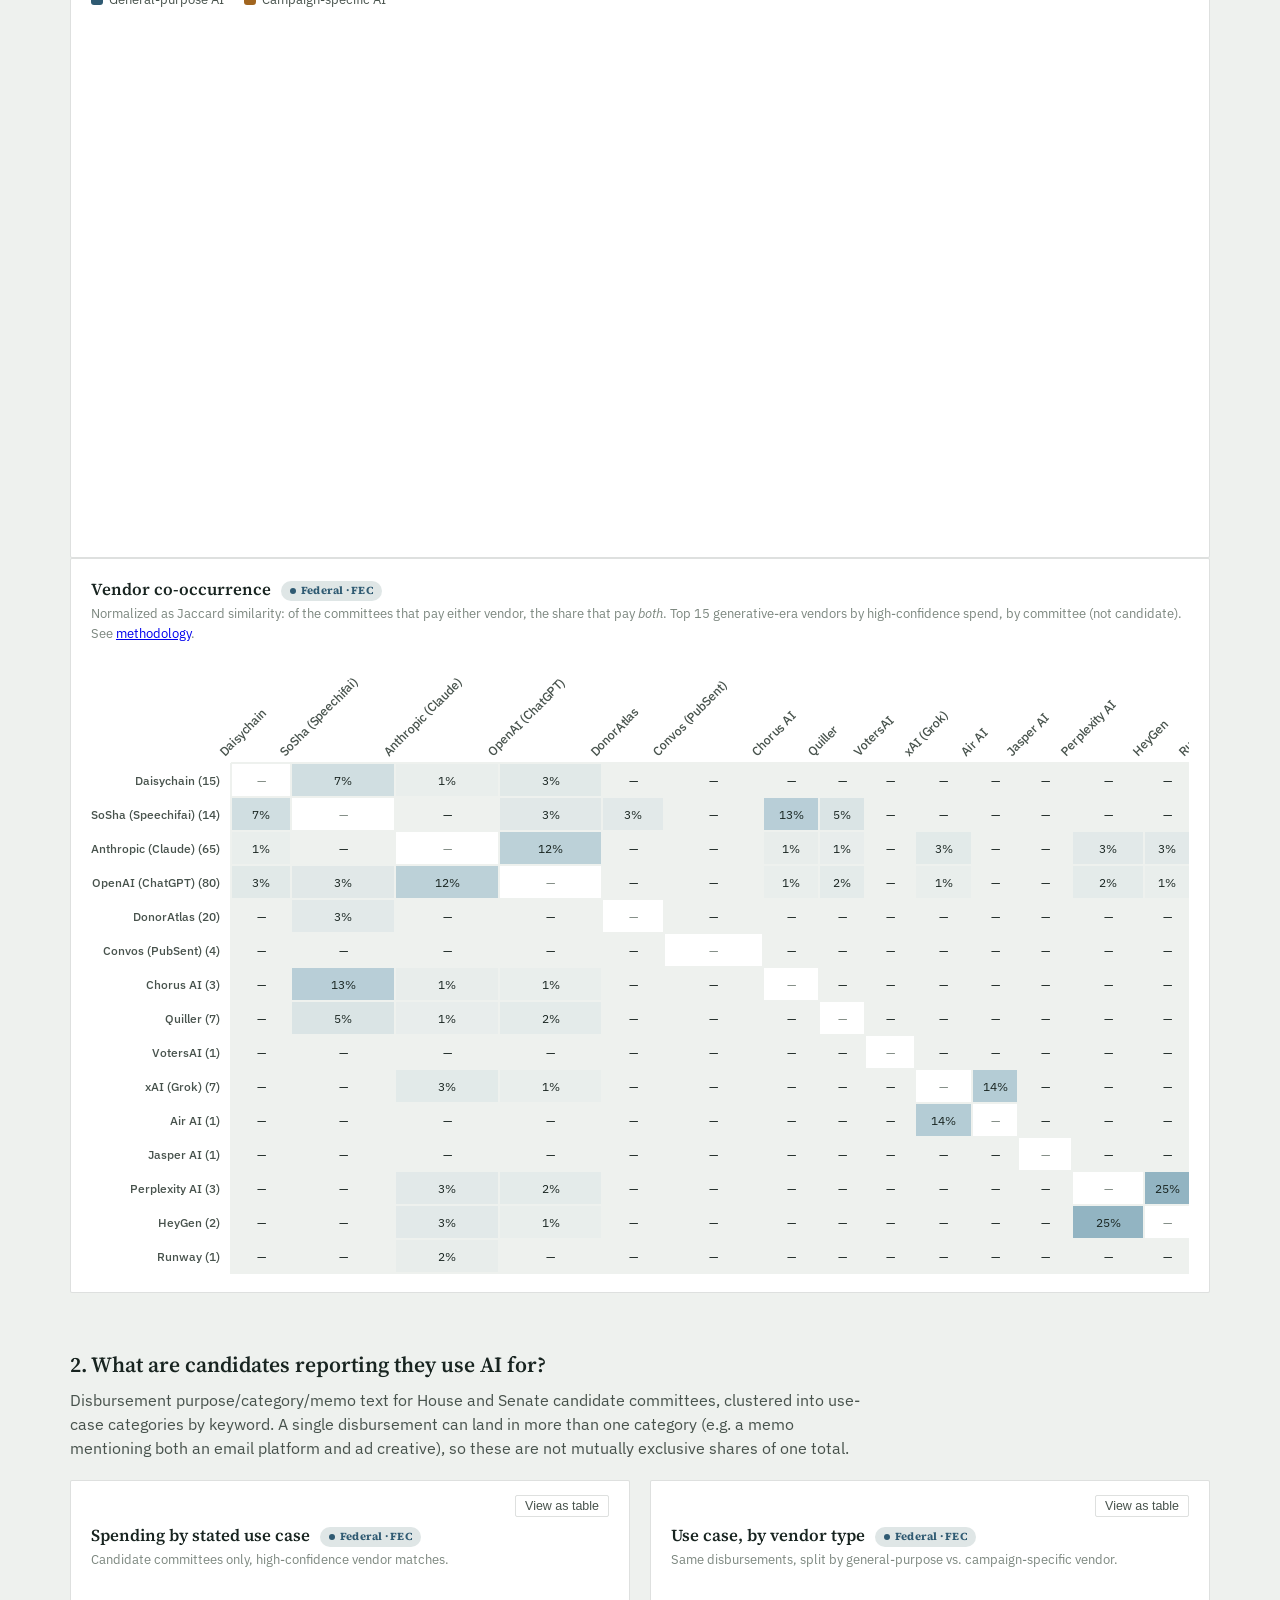
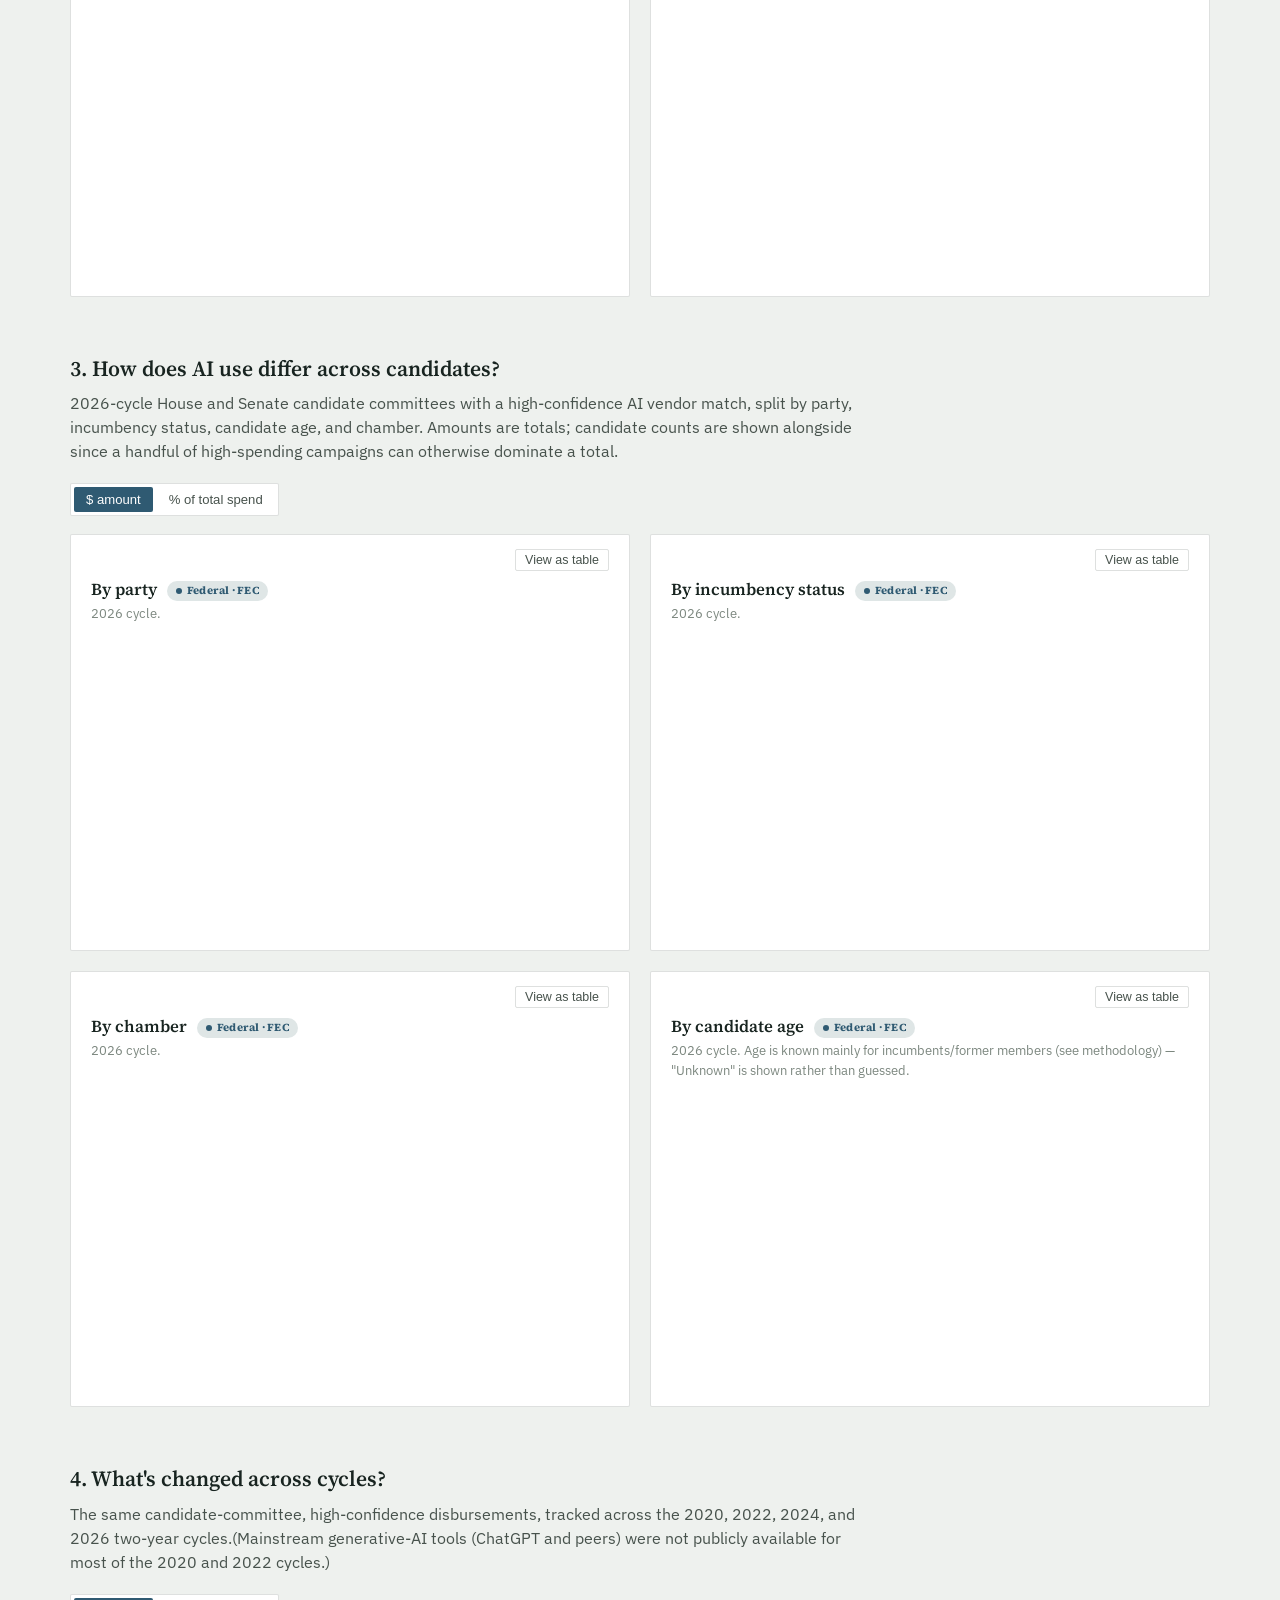
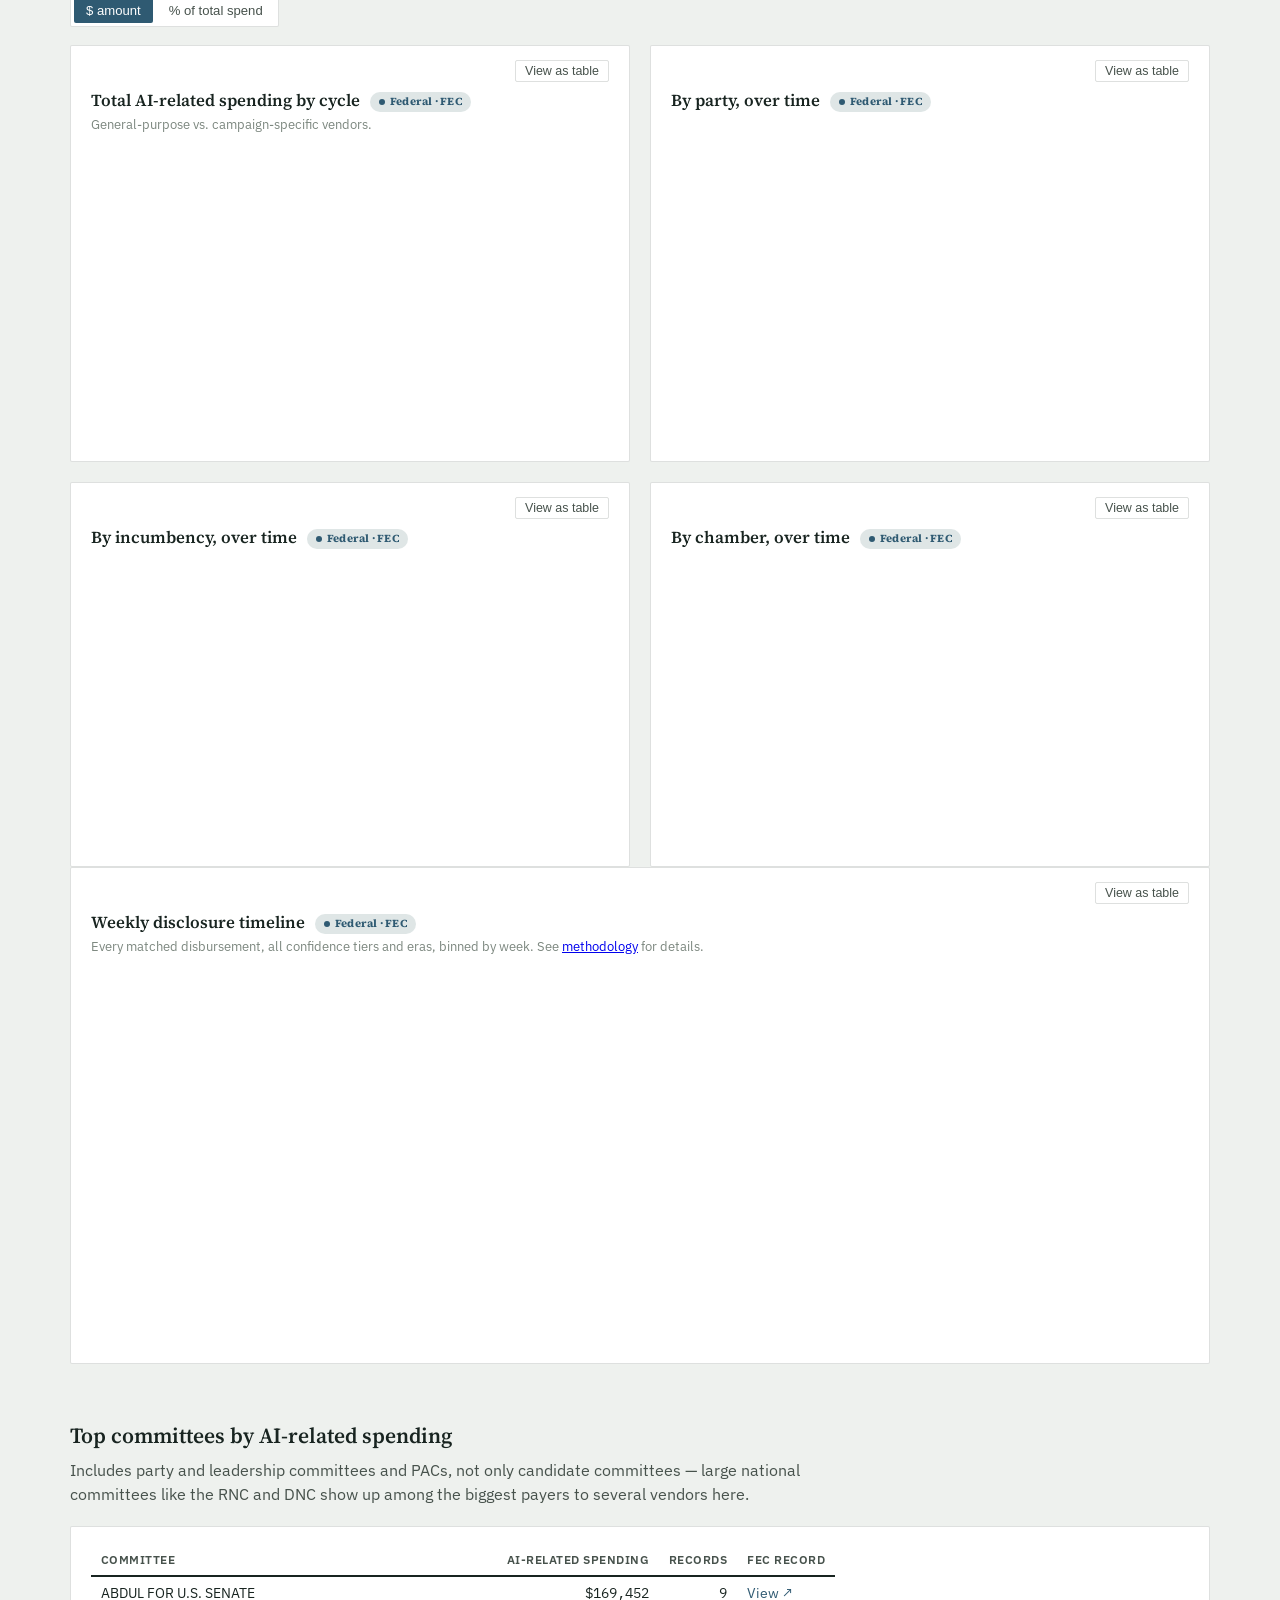
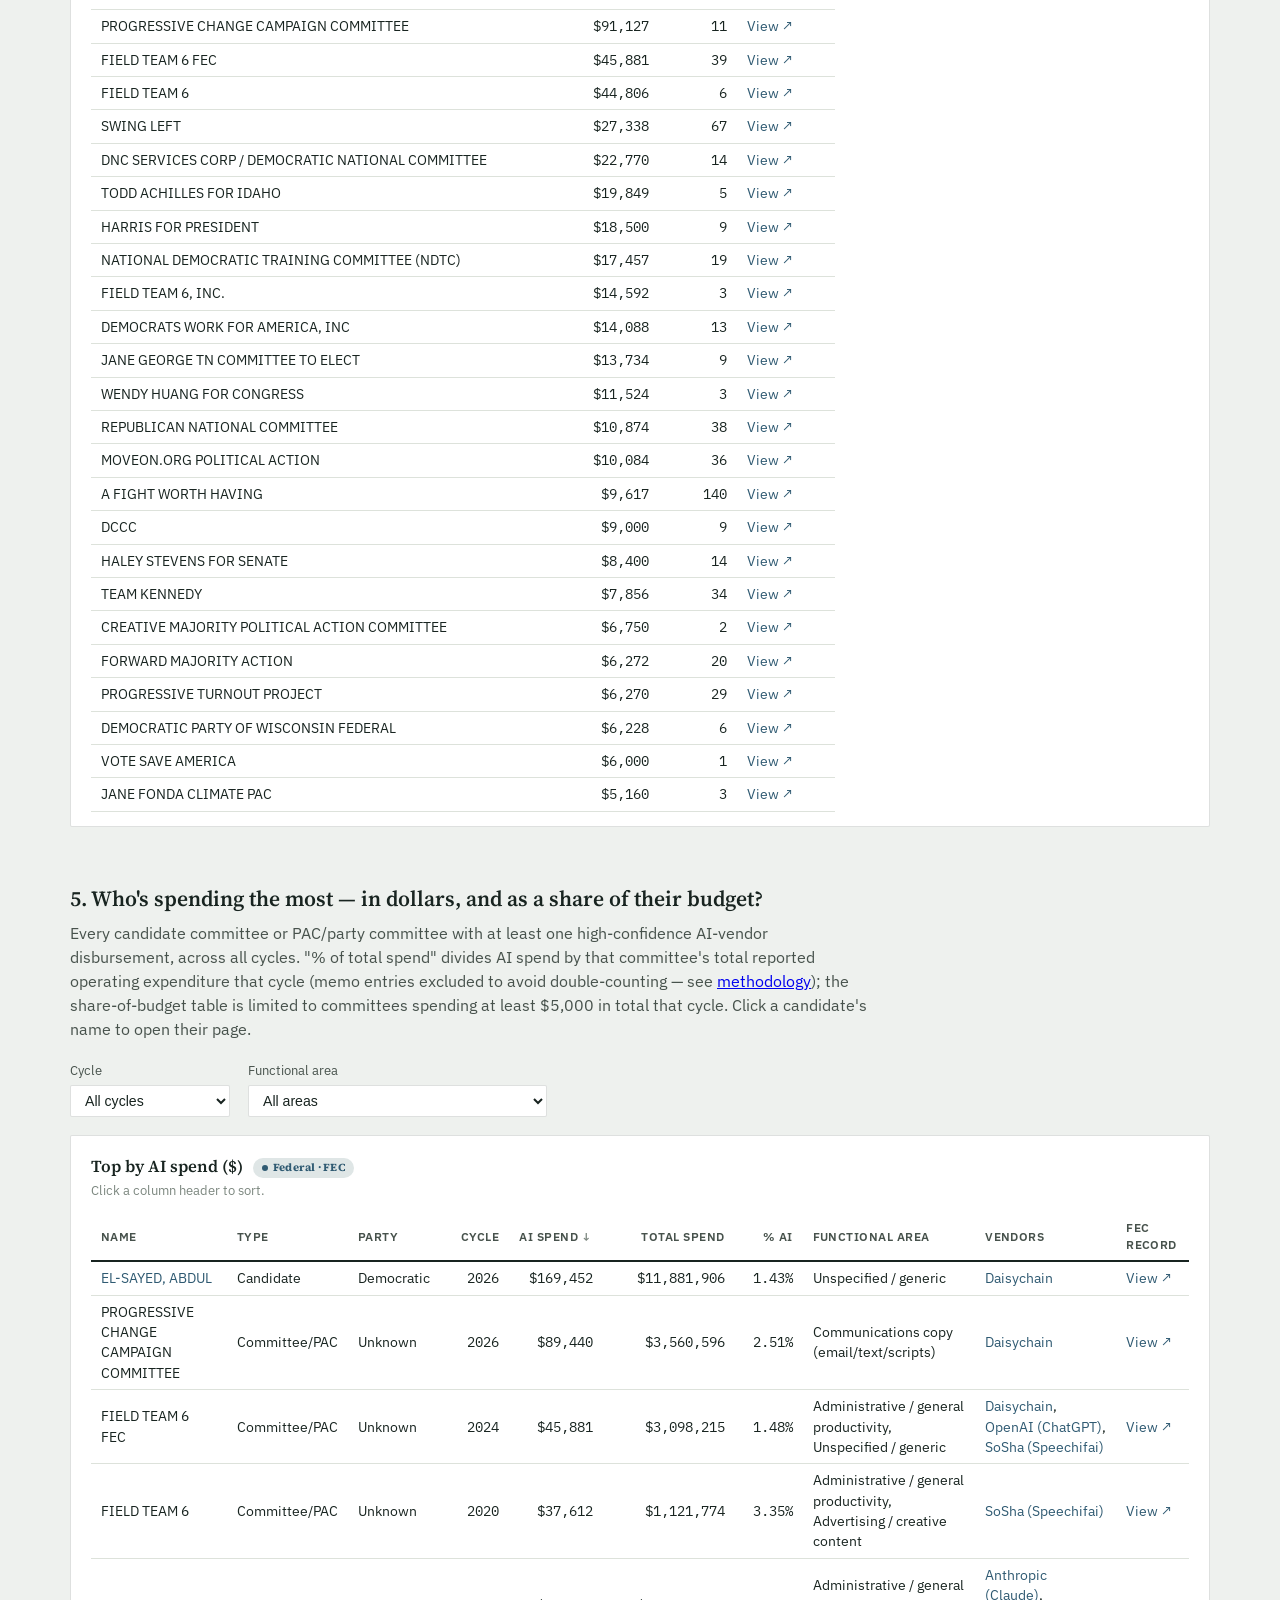
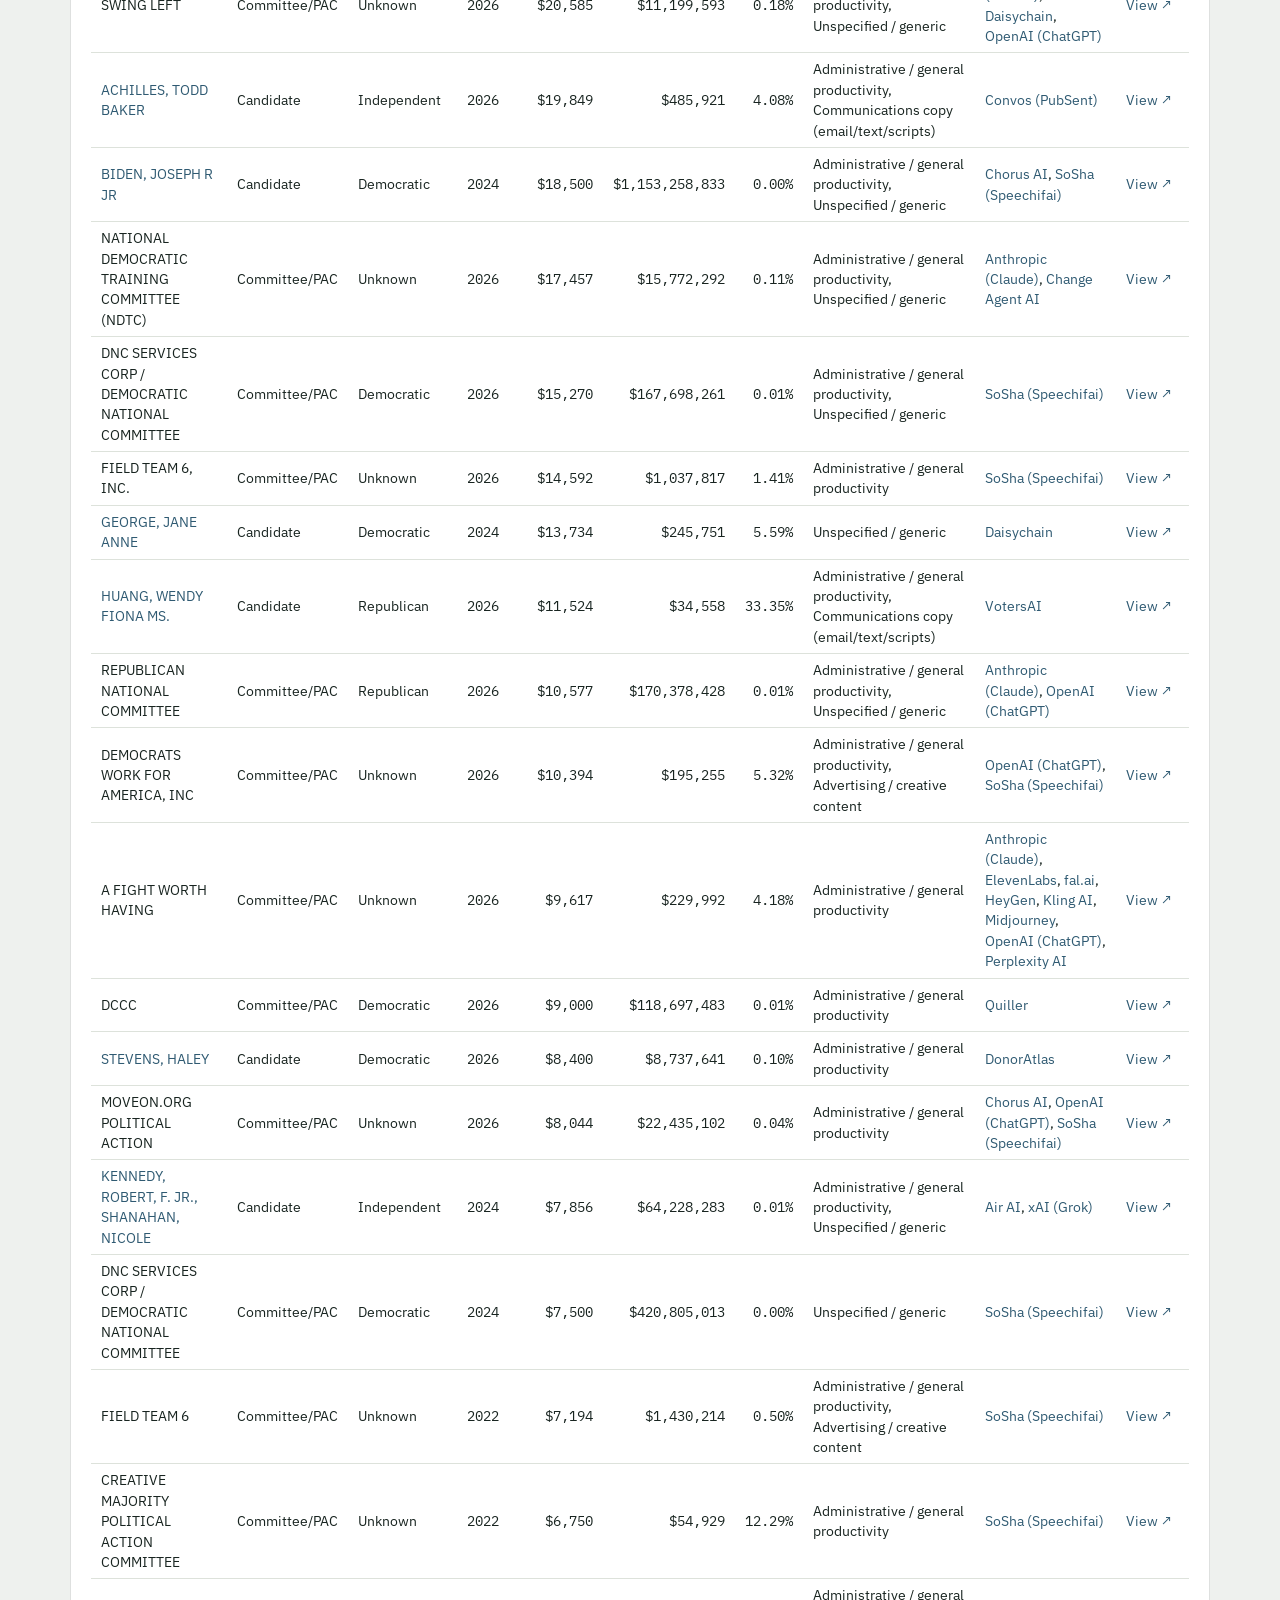
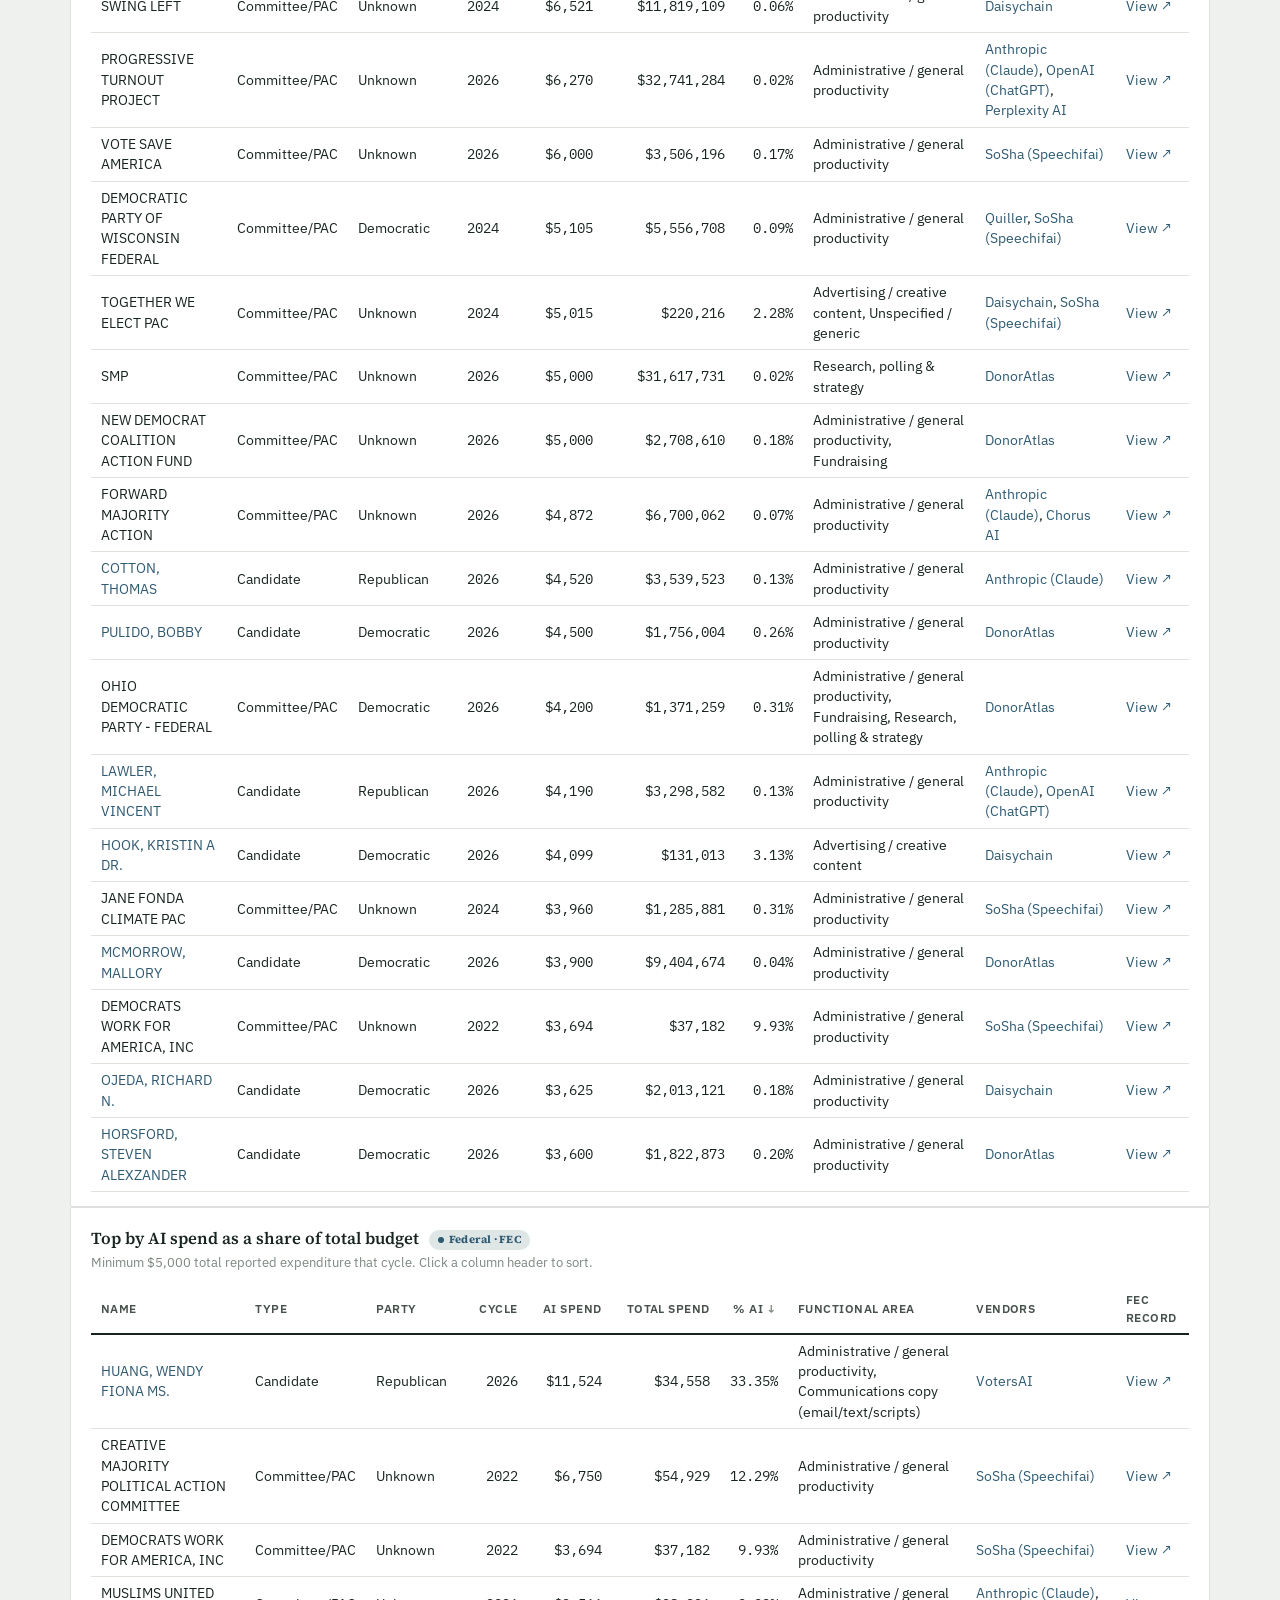
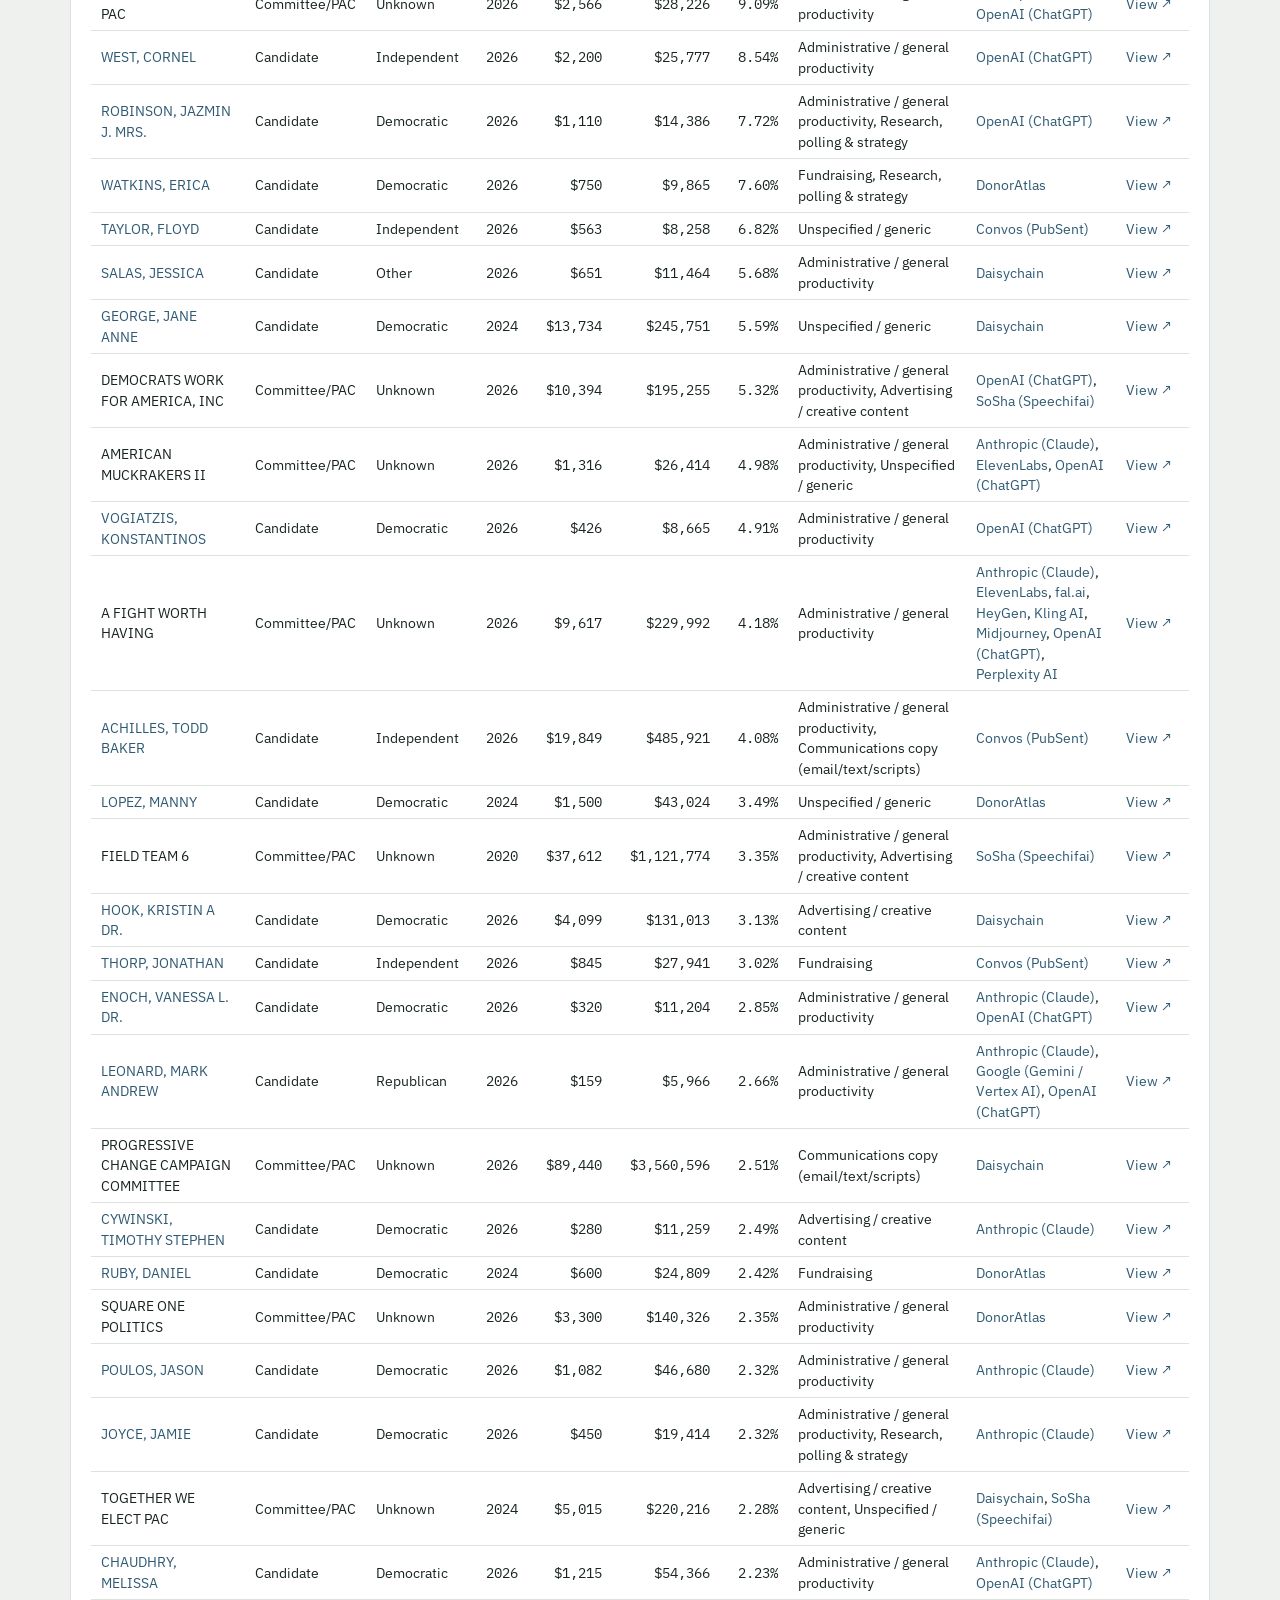
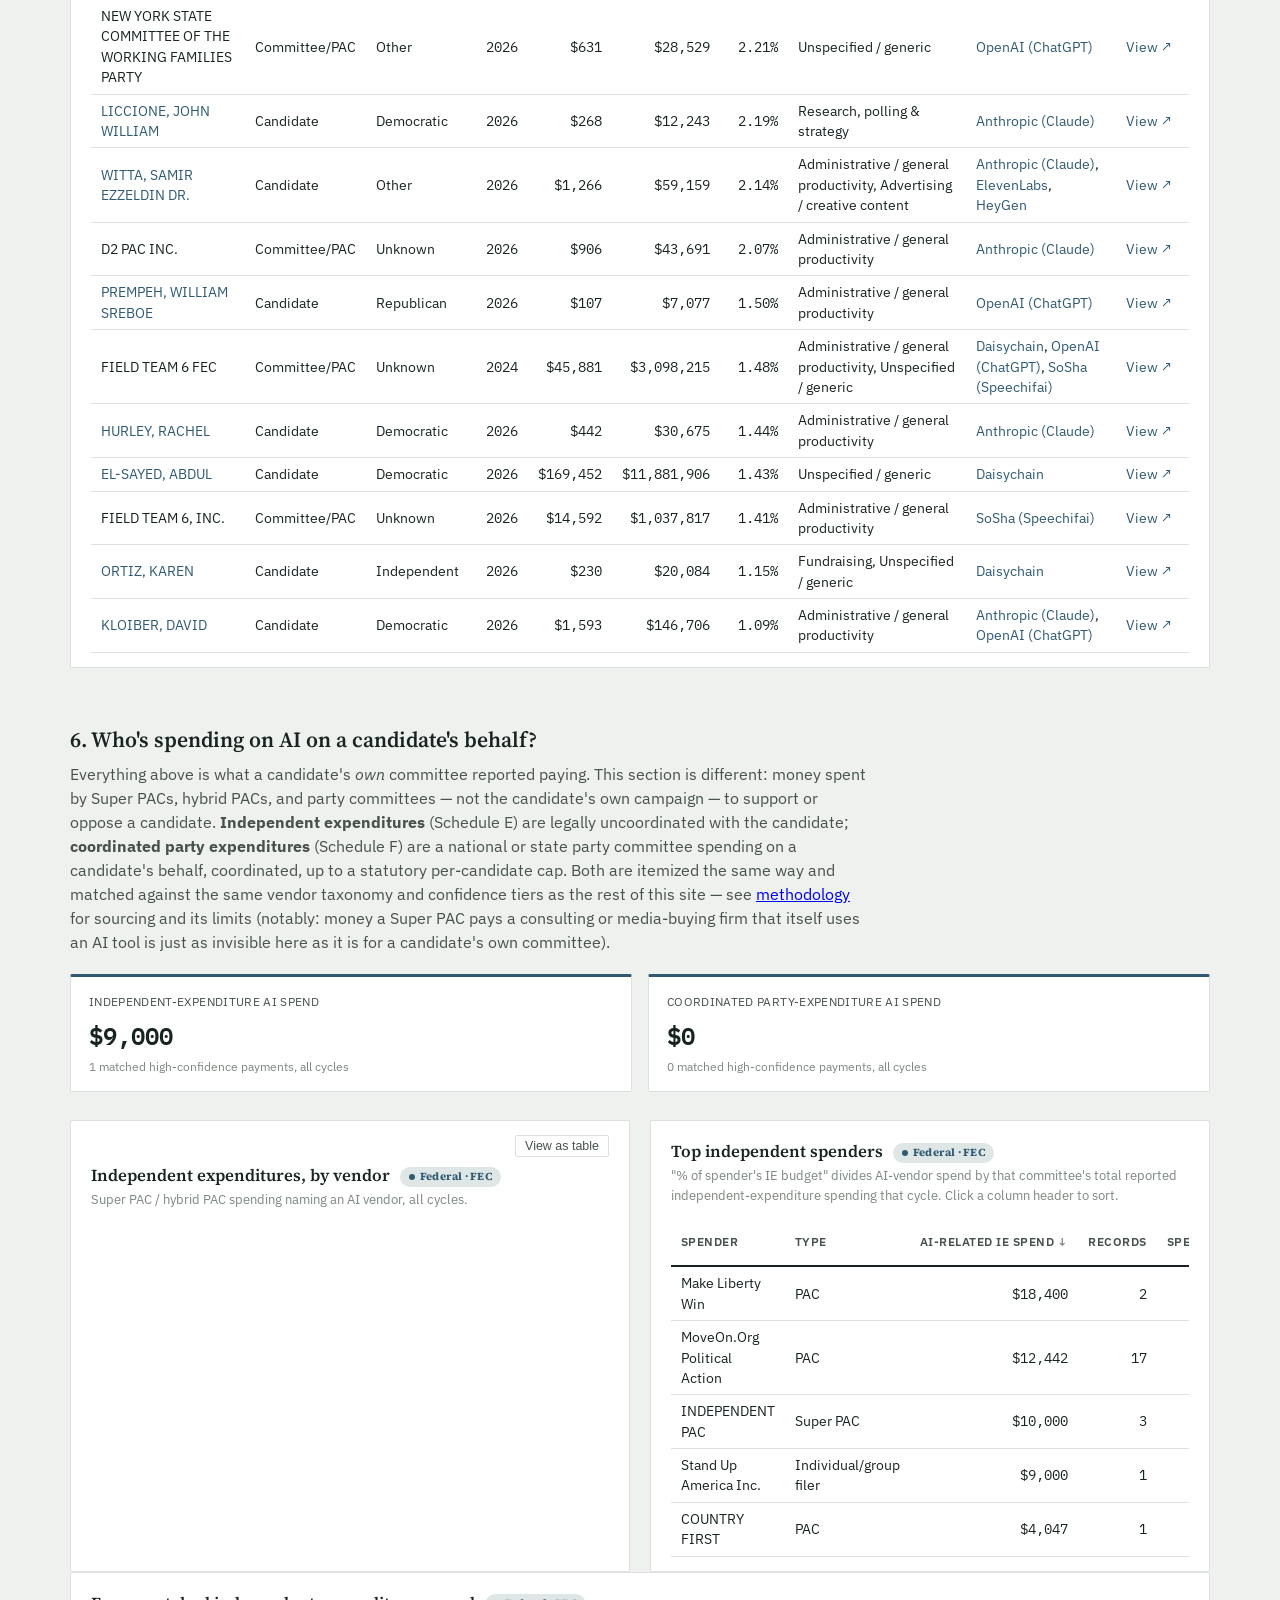
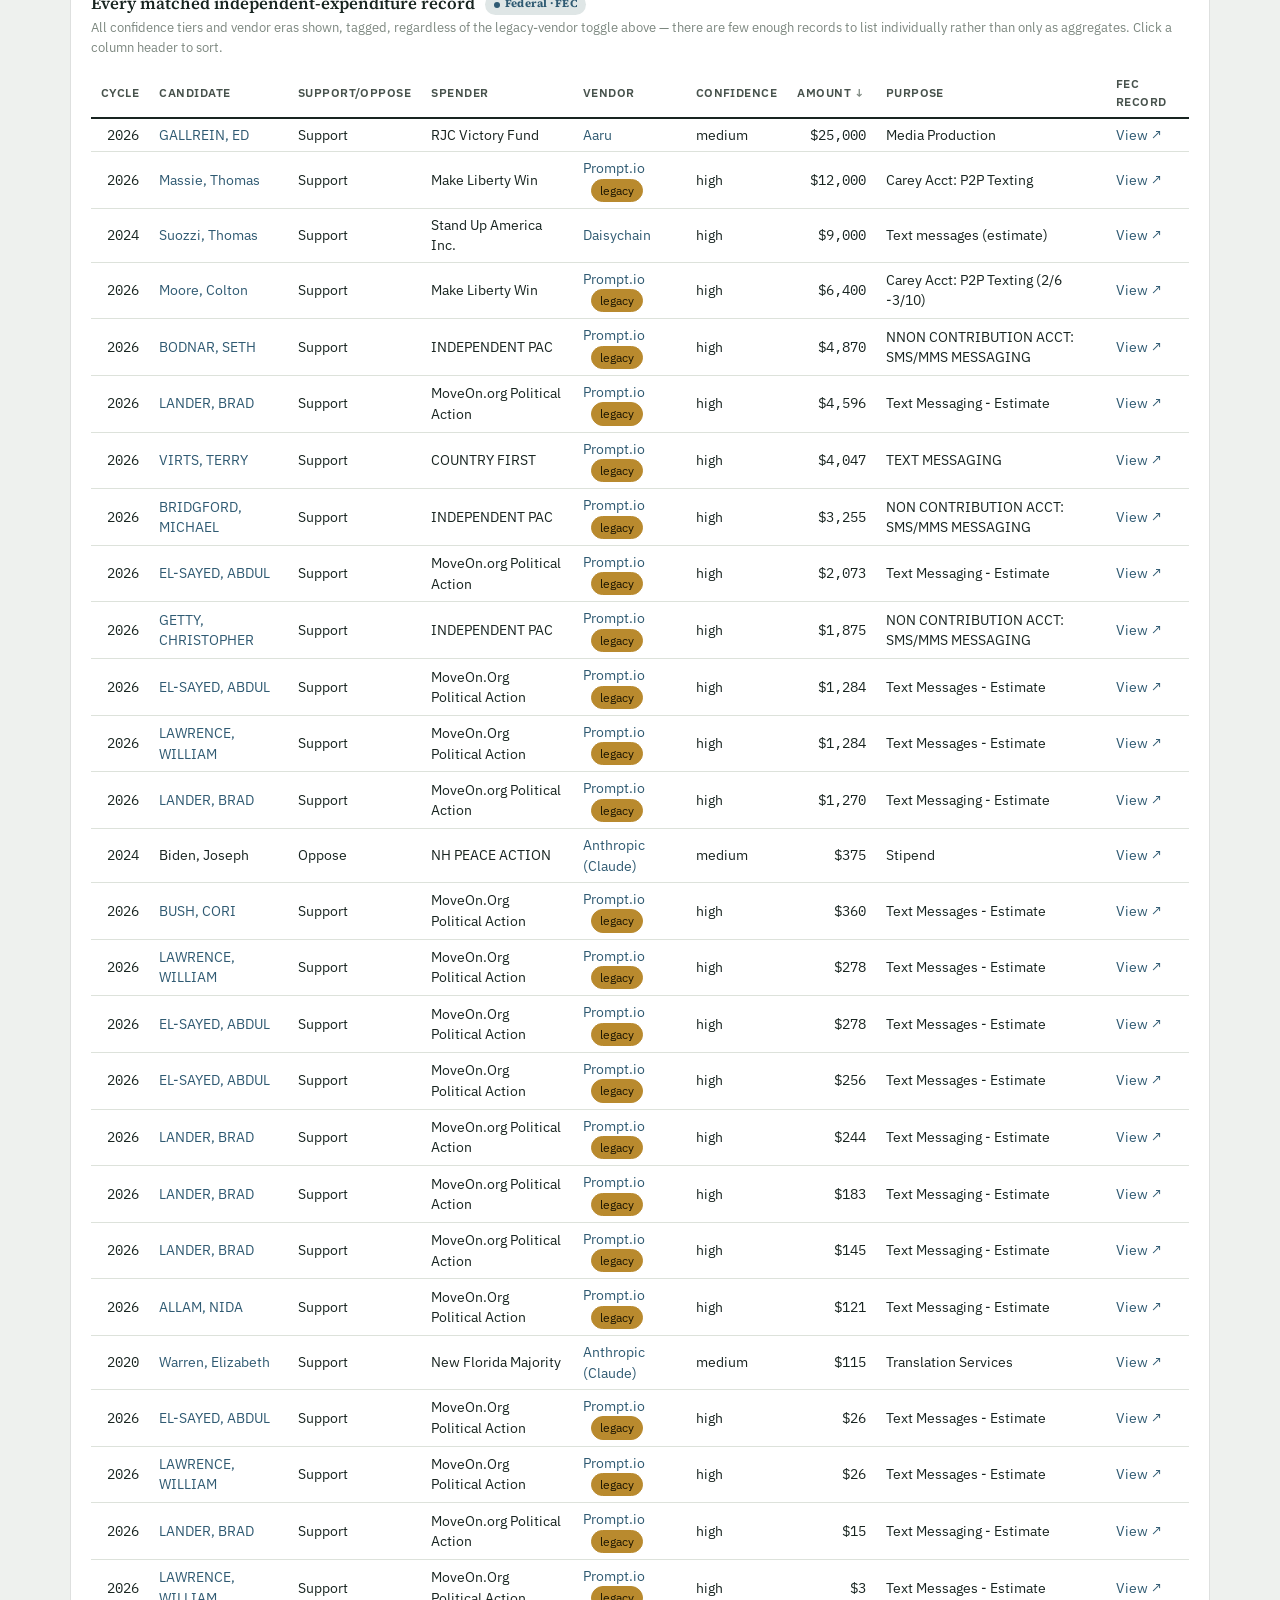
==== commit 366124bb: "copyediting" ====
--- a/docs/index.html
+++ b/docs/index.html
@@ -52,8 +52,7 @@
       </button>
     </div>
     <h1 id="page-h1">AI Use in Federal Campaign Disclosures</h1>
-    <p class="subtitle" id="page-subtitle-1">A read of federal campaign-finance disclosures for U.S. House and Senate candidates, looking for payments to AI vendors and how that spending breaks down by vendor, stated purpose, party, incumbency, candidate age, and chamber &mdash; and how each of those has changed across recent election cycles.</p>
-    <p class="subtitle" id="page-subtitle-2">Built from the same public FEC disclosure data campaigns themselves file, covering a broad set of AI vendors &mdash; general-purpose chatbots and campaign-specific tools alike &mdash; across the 2020&ndash;2026 election cycles.</p>
+    <p class="subtitle" id="page-subtitle-1">A dashboard compiling federal campaign-finance disclosures for U.S. House and Senate candidates, focusing on payments to AI vendors and how that spending breaks down by vendor, stated purpose, party, incumbency, candidate age, and chamber, and how each of those has changed across recent election cycles.</p>
     <nav class="toc" id="page-toc">
       <a href="#overview">Overview</a>
       <a href="#vendors">Vendors</a>
@@ -108,7 +107,7 @@
 
   <section id="vendors" class="block">
     <h2>1. Which AI vendors are campaigns paying?</h2>
-    <p class="lede">Every disbursement's payee name, stated purpose, category description, and memo text is matched against a taxonomy of both general-purpose AI vendors (OpenAI, Anthropic, Google, Microsoft, xAI, Perplexity, and AI-native creative tools) and vendors built specifically for campaigns. The taxonomy started from vendors named in press coverage (Quiller, BattlegroundAI, Chorus AI, DonorAtlas, RivalMind, Aaru), then was expanded by scanning the disclosures themselves for AI-indicative language and researching the payee names that kept turning up. That second pass is what found the biggest vendors on this page by dollar volume &mdash; AI-driven texting and call-time platforms like Amplify.ai, CallTime.AI, Prompt.io, and Numero &mdash; which is why the ranking below looks different from what most coverage of "AI in campaigns" would lead you to expect. See <a href="#methodology">methodology</a> for the full list, its confidence tiers, and the vendors we considered and rejected. Several of the biggest names by dollar volume &mdash; Amplify.ai, Prompt.io, CallTime.AI &mdash; are companies founded years before ChatGPT existed and market themselves as &ldquo;AI&rdquo; the way that word was used before the current generative-AI wave; they're tagged as legacy vendors and hidden from every chart and table below by default (toggle at the top of the page to include them).</p>
+    <p class="lede">Every disbursement's payee name, stated purpose, category description, and memo text is matched against a taxonomy of both general-purpose AI vendors (OpenAI, Anthropic, Google, Microsoft, xAI, Perplexity, and AI-native creative tools) and vendors built specifically for campaigns. The taxonomy started from vendors named in press coverage (Quiller, BattlegroundAI, Chorus AI, DonorAtlas, RivalMind, Aaru), then was expanded by scanning the disclosures themselves for AI-indicative language and researching the payee names that kept turning up. See <a href="#methodology">methodology</a> for the full list, its confidence tiers, and the vendors we considered and rejected. Several of the biggest names by dollar volume &mdash; Amplify.ai, Prompt.io, CallTime.AI &mdash; are companies founded years before ChatGPT existed and market themselves as &ldquo;AI&rdquo; the way that word was used before the current generative-AI wave; they're tagged as legacy vendors and hidden from charts and tables below by default (toggle at the top of the page to include them).</p>
     <div class="card-grid single">
       <div class="card">
         <div class="card-toolbar"><button class="btn-table-toggle" data-toggle="vendors">View as table</button></div>
@@ -189,7 +188,7 @@
 
   <section id="trends" class="block">
     <h2>4. What's changed across cycles?</h2>
-    <p class="lede">The same candidate-committee, high-confidence disbursements, tracked across the 2020, 2022, 2024, and 2026 two-year cycles. Note that mainstream generative-AI tools (ChatGPT and peers) were not publicly available for most of the 2020 and 2022 cycles, so growth here partly reflects the technology's availability, not only its political adoption.</p>
+    <p class="lede">The same candidate-committee, high-confidence disbursements, tracked across the 2020, 2022, 2024, and 2026 two-year cycles.(Mainstream generative-AI tools (ChatGPT and peers) were not publicly available for most of the 2020 and 2022 cycles.)</p>
     <div class="view-toggle" data-toggle-group="trends">
       <button class="btn-view-mode is-active" data-mode="dollar">$ amount</button>
       <button class="btn-view-mode" data-mode="pct">% of total spend</button>
@@ -225,7 +224,7 @@
       <div class="card">
         <div class="card-toolbar"><button class="btn-table-toggle" data-toggle="trend-weekly">View as table</button></div>
         <h3>Weekly disclosure timeline</h3>
-        <p class="note">Every matched disbursement, all confidence tiers and eras, binned by week: when the expenditure itself happened vs. when the disclosing report was filed (for report types tied to a fixed calendar -- quarterly, monthly, mid-year, year-end, pre/post-general -- an approximate deadline; for primary/special-election and other state-specific report types, no per-record filed date exists in this bulk source, so the expenditure's own date is used as a fallback -- see <a href="#methodology">methodology</a>).</p>
+        <p class="note">Every matched disbursement, all confidence tiers and eras, binned by week. See <a href="#methodology">methodology</a> for details.</p>
         <div class="chart-holder tall" data-panel="trend-weekly"><canvas id="chart-trend-weekly"></canvas></div>
         <div class="table-holder" data-panel="trend-weekly" hidden></div>
       </div>
@@ -244,7 +243,7 @@
 
   <section id="leaderboards" class="block">
     <h2>5. Who's spending the most &mdash; in dollars, and as a share of their budget?</h2>
-    <p class="lede">Every candidate committee or PAC/party committee with at least one high-confidence AI-vendor disbursement, across all cycles. "% of total spend" divides AI spend by that committee's total reported operating expenditure that cycle (memo entries excluded to avoid double-counting &mdash; see <a href="#methodology">methodology</a>); the share-of-budget table is limited to committees spending at least $5,000 in total that cycle, so a $50 total-spend committee with one $40 AI purchase doesn't read as an 80% AI budget. Click a candidate's name to open their page.</p>
+    <p class="lede">Every candidate committee or PAC/party committee with at least one high-confidence AI-vendor disbursement, across all cycles. "% of total spend" divides AI spend by that committee's total reported operating expenditure that cycle (memo entries excluded to avoid double-counting &mdash; see <a href="#methodology">methodology</a>); the share-of-budget table is limited to committees spending at least $5,000 in total that cycle. Click a candidate's name to open their page.</p>
     <div class="filter-row" id="leaderboard-filters">
       <label>Cycle
         <select id="filter-cycle"><option value="all">All cycles</option></select>
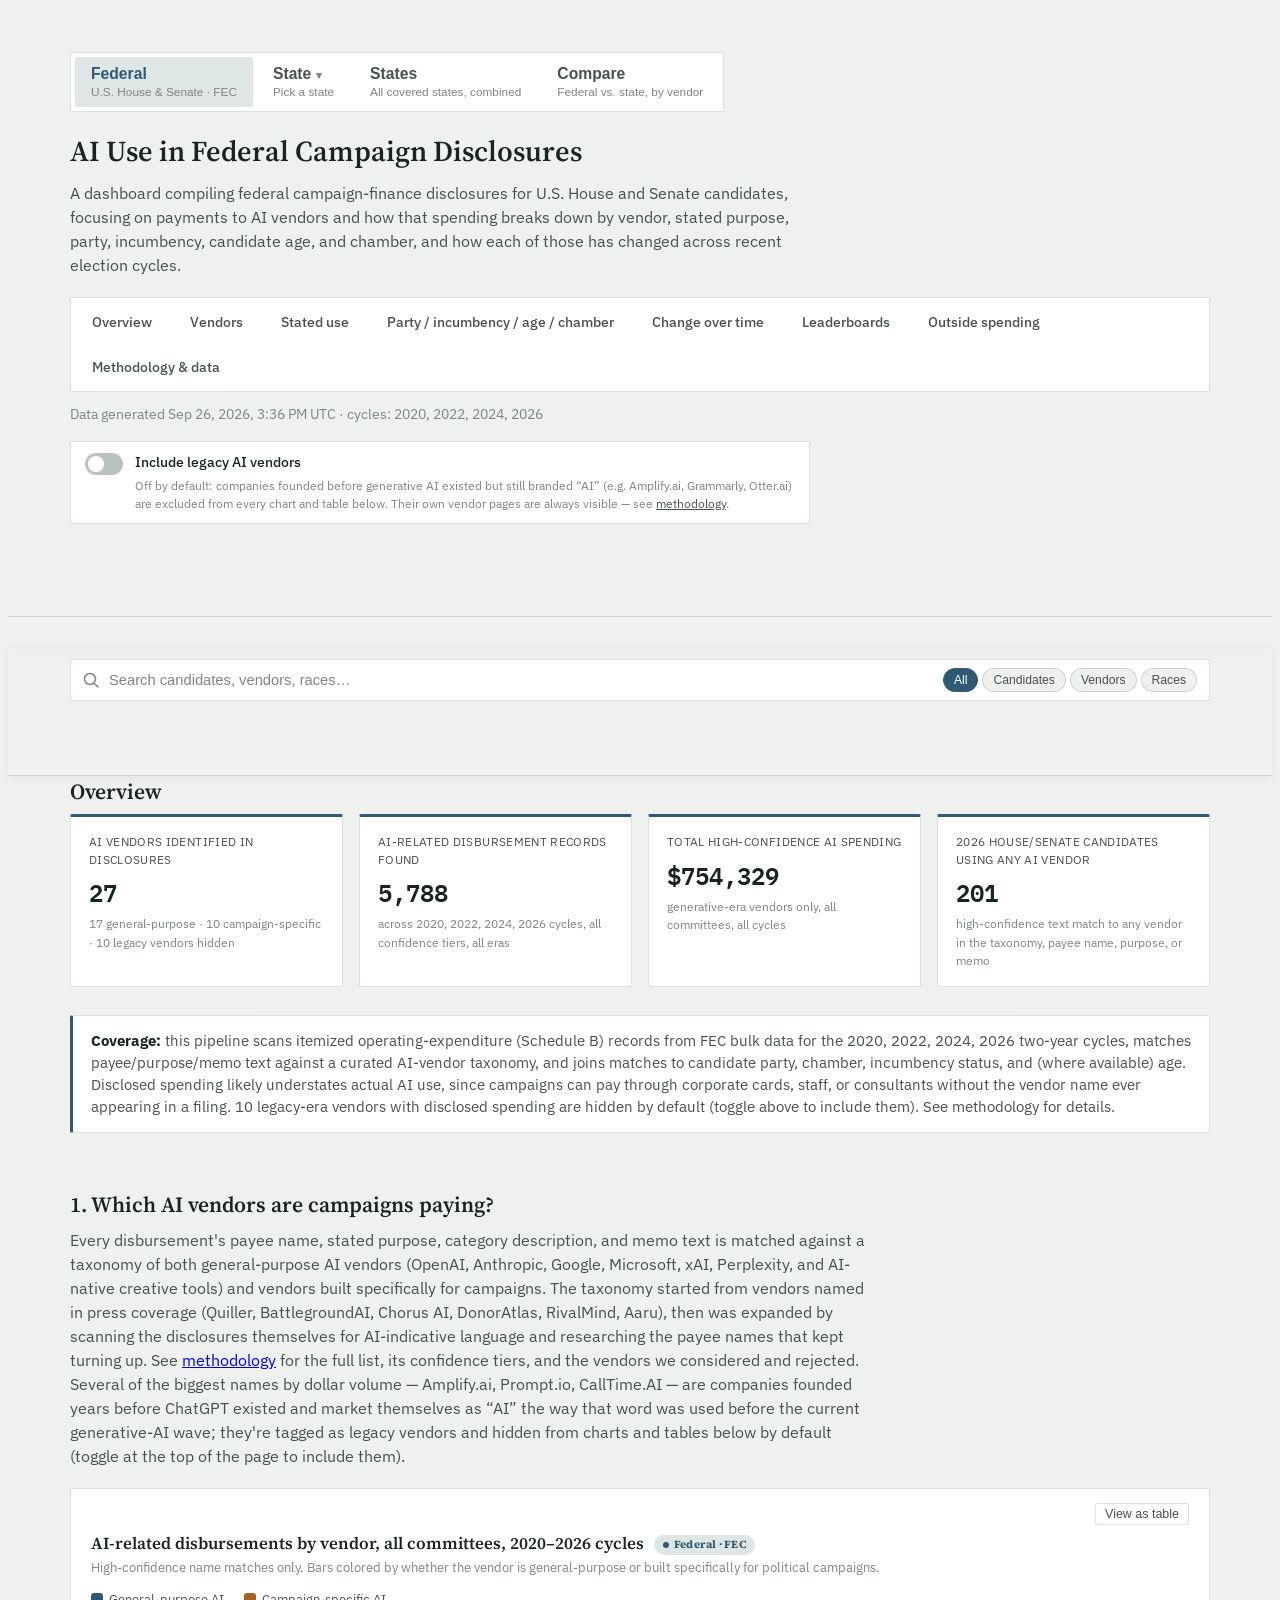
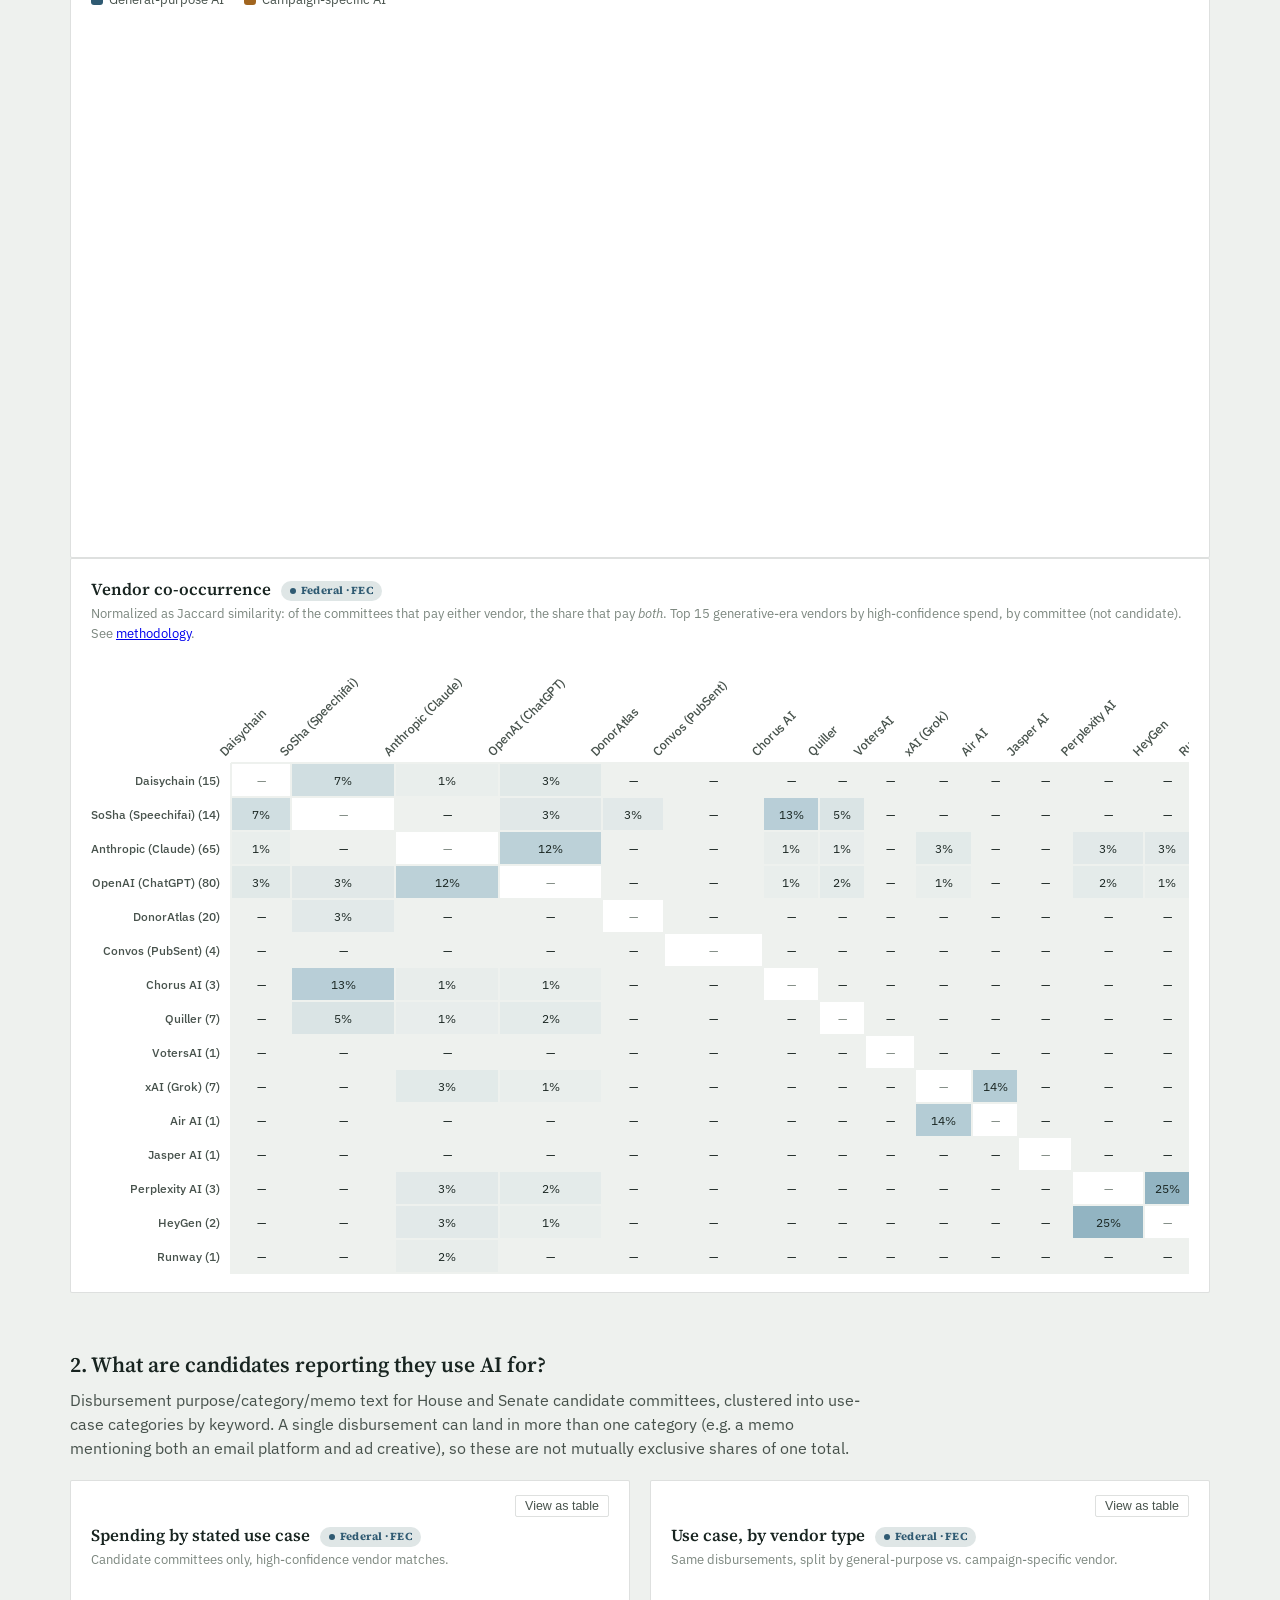
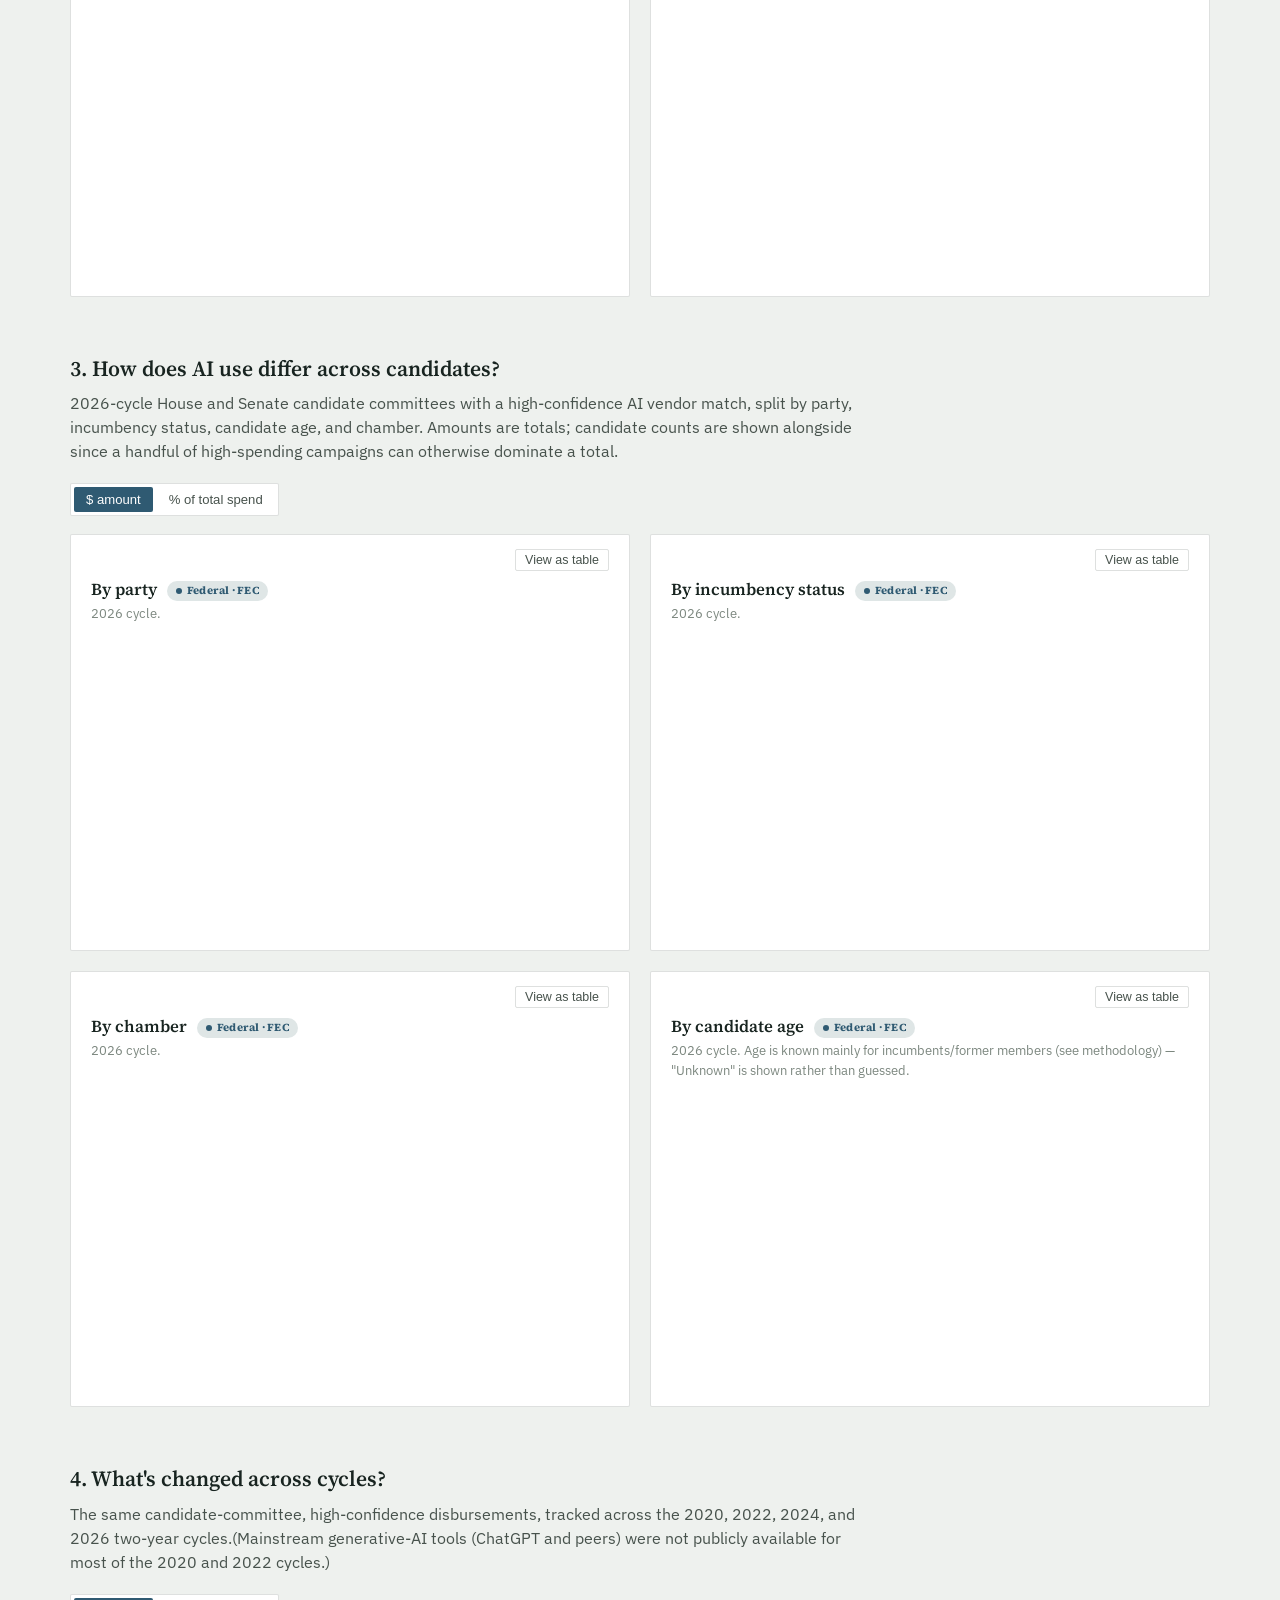
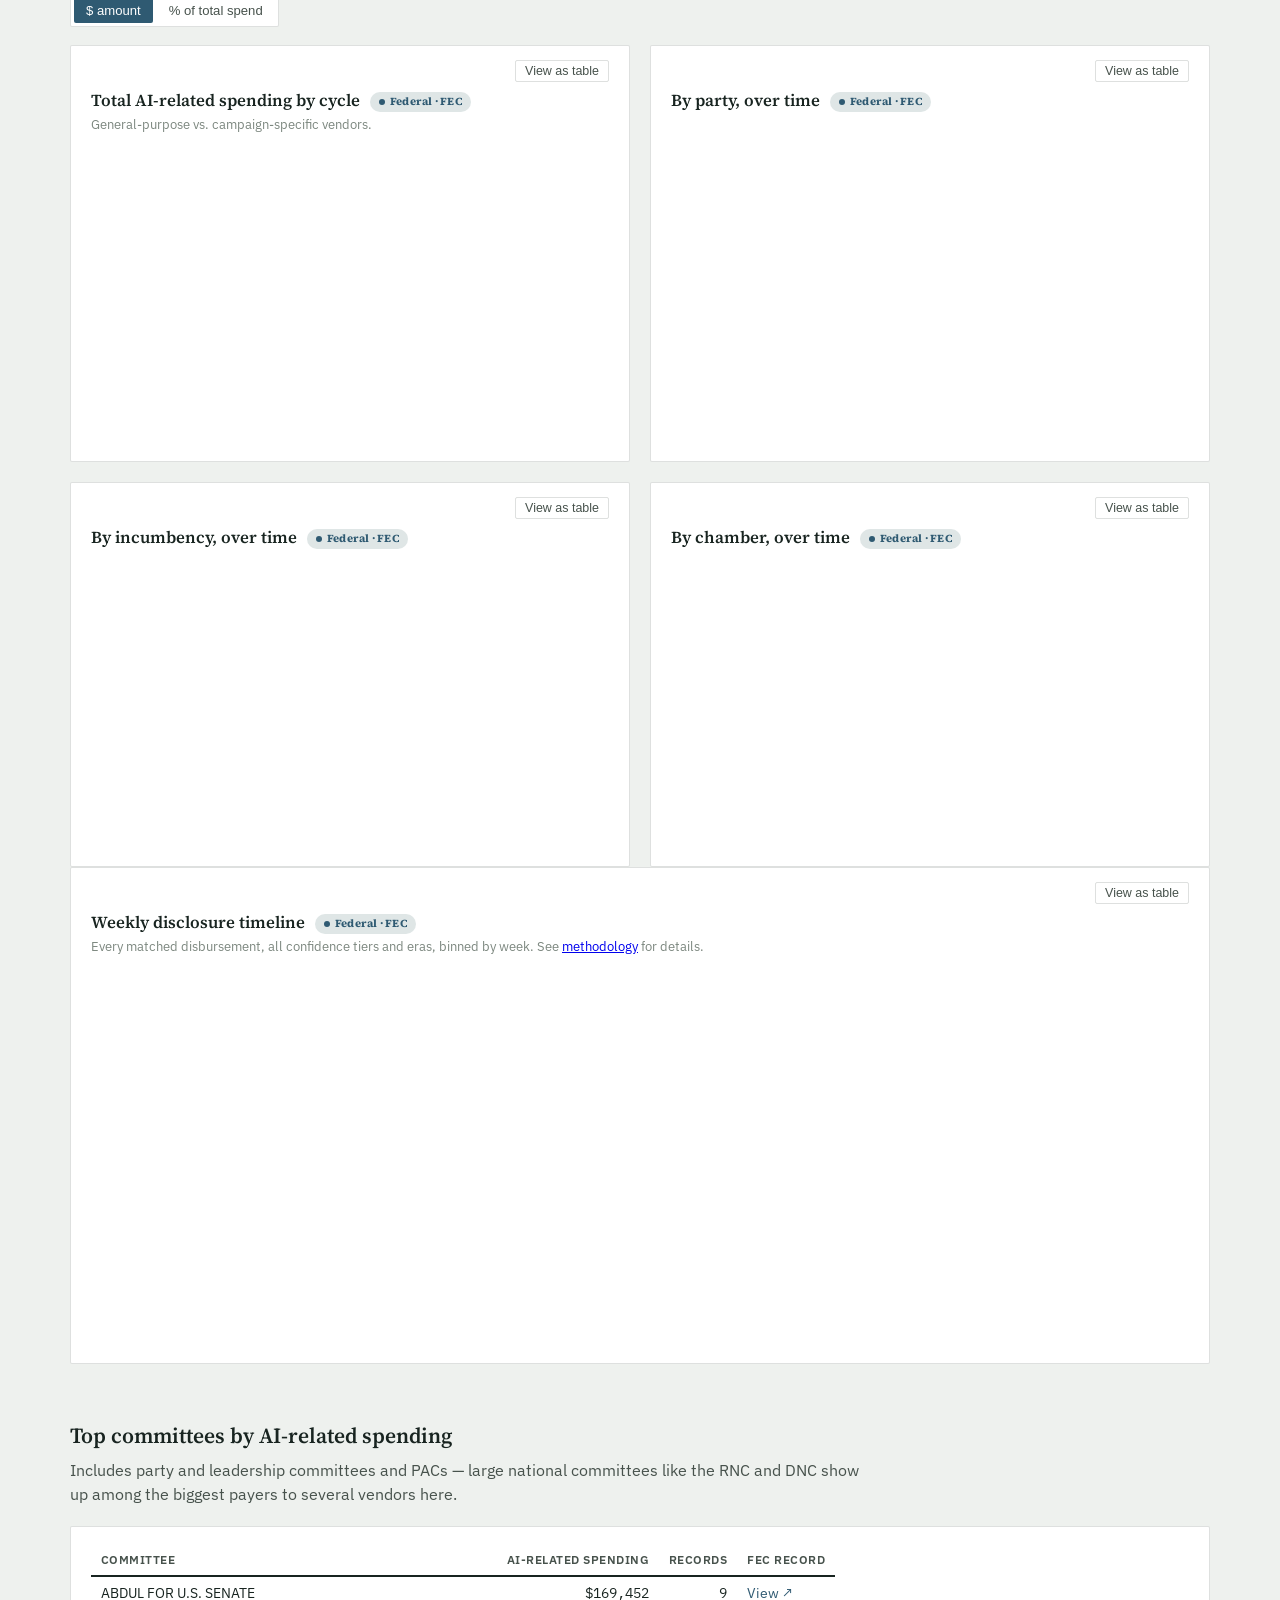
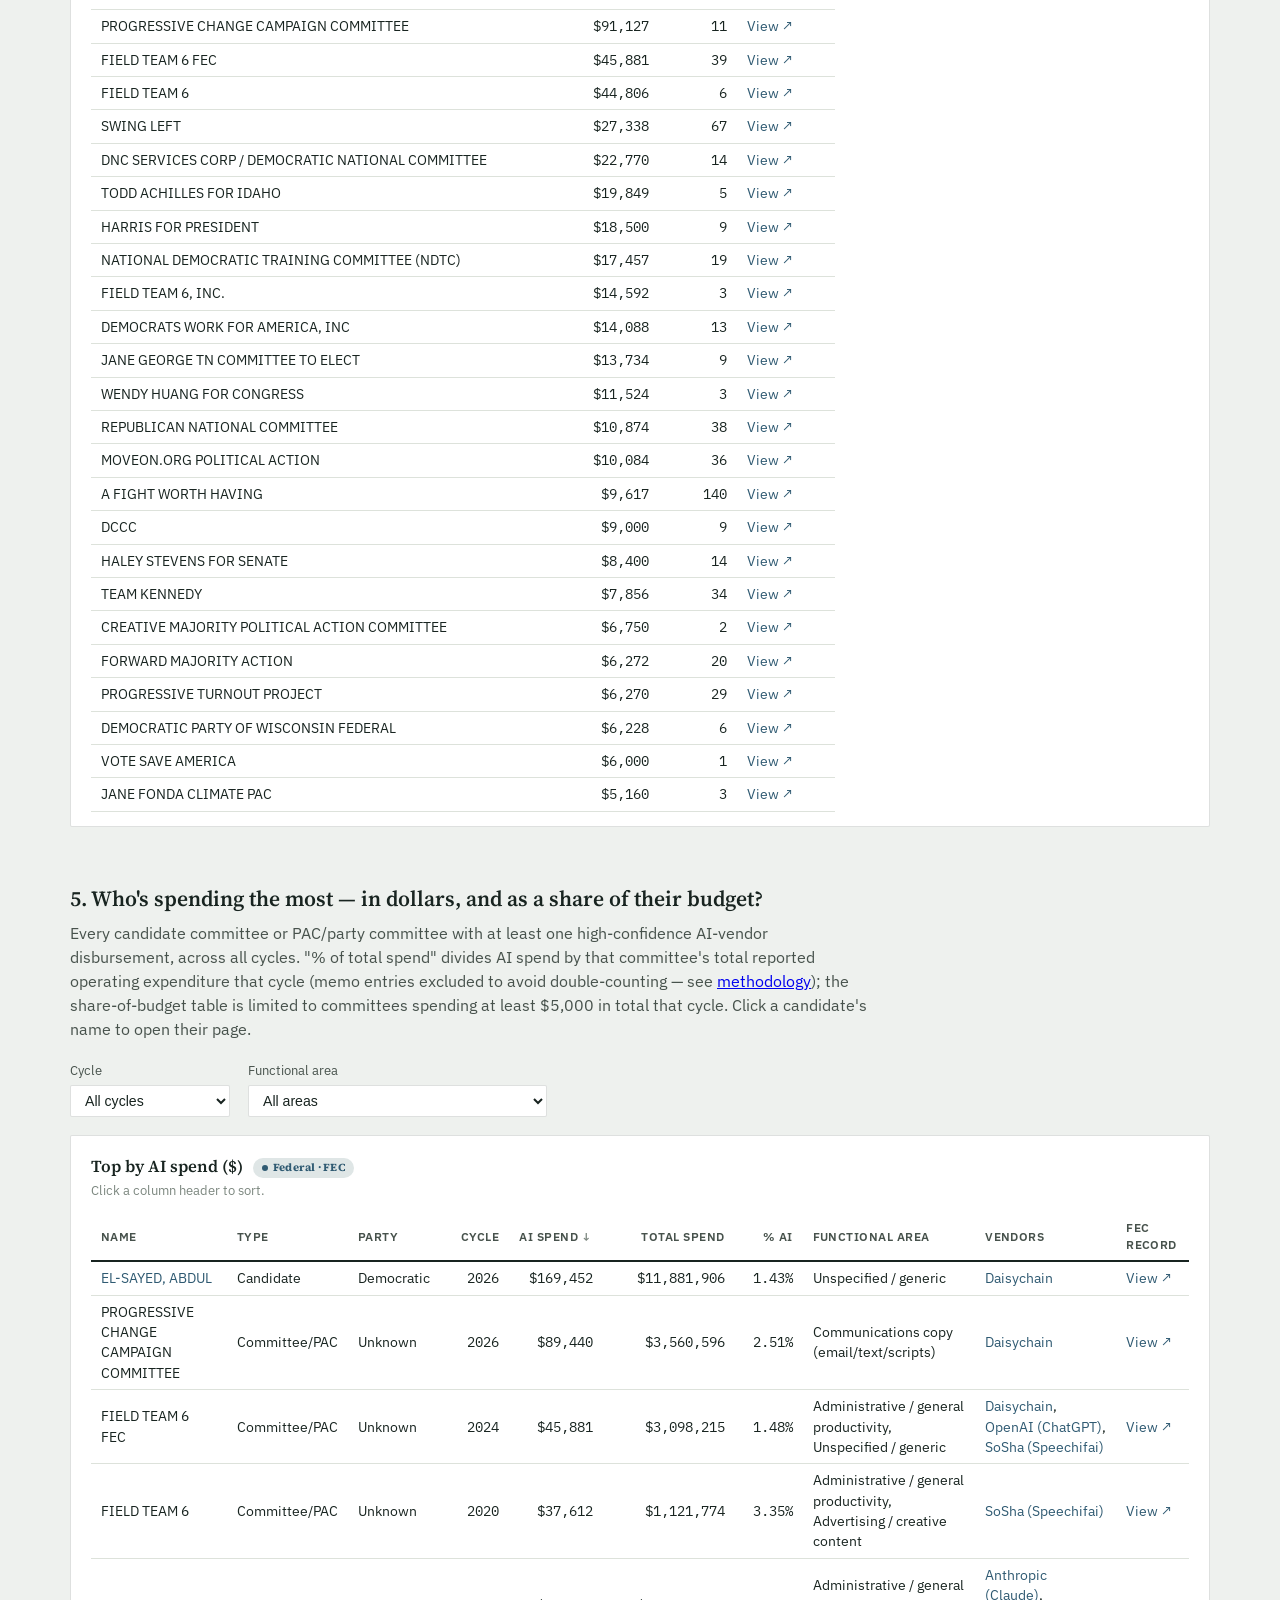
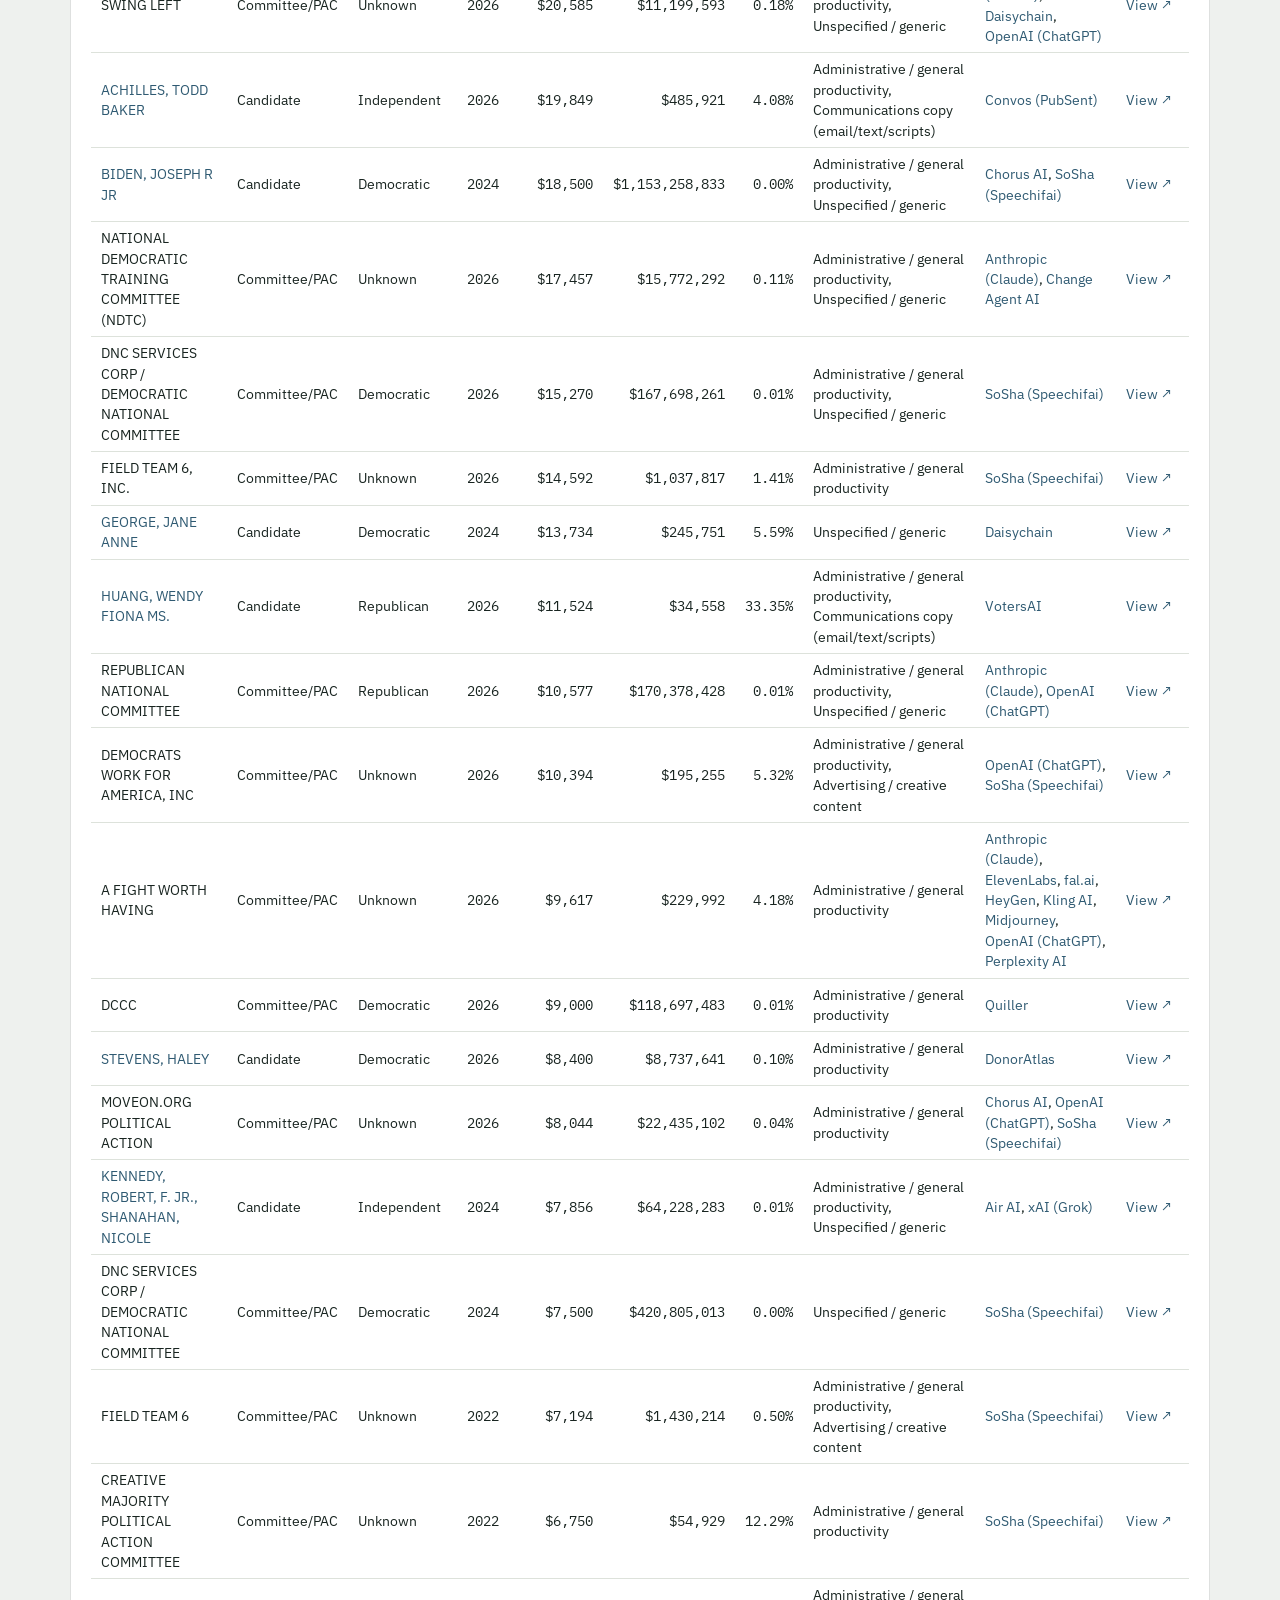
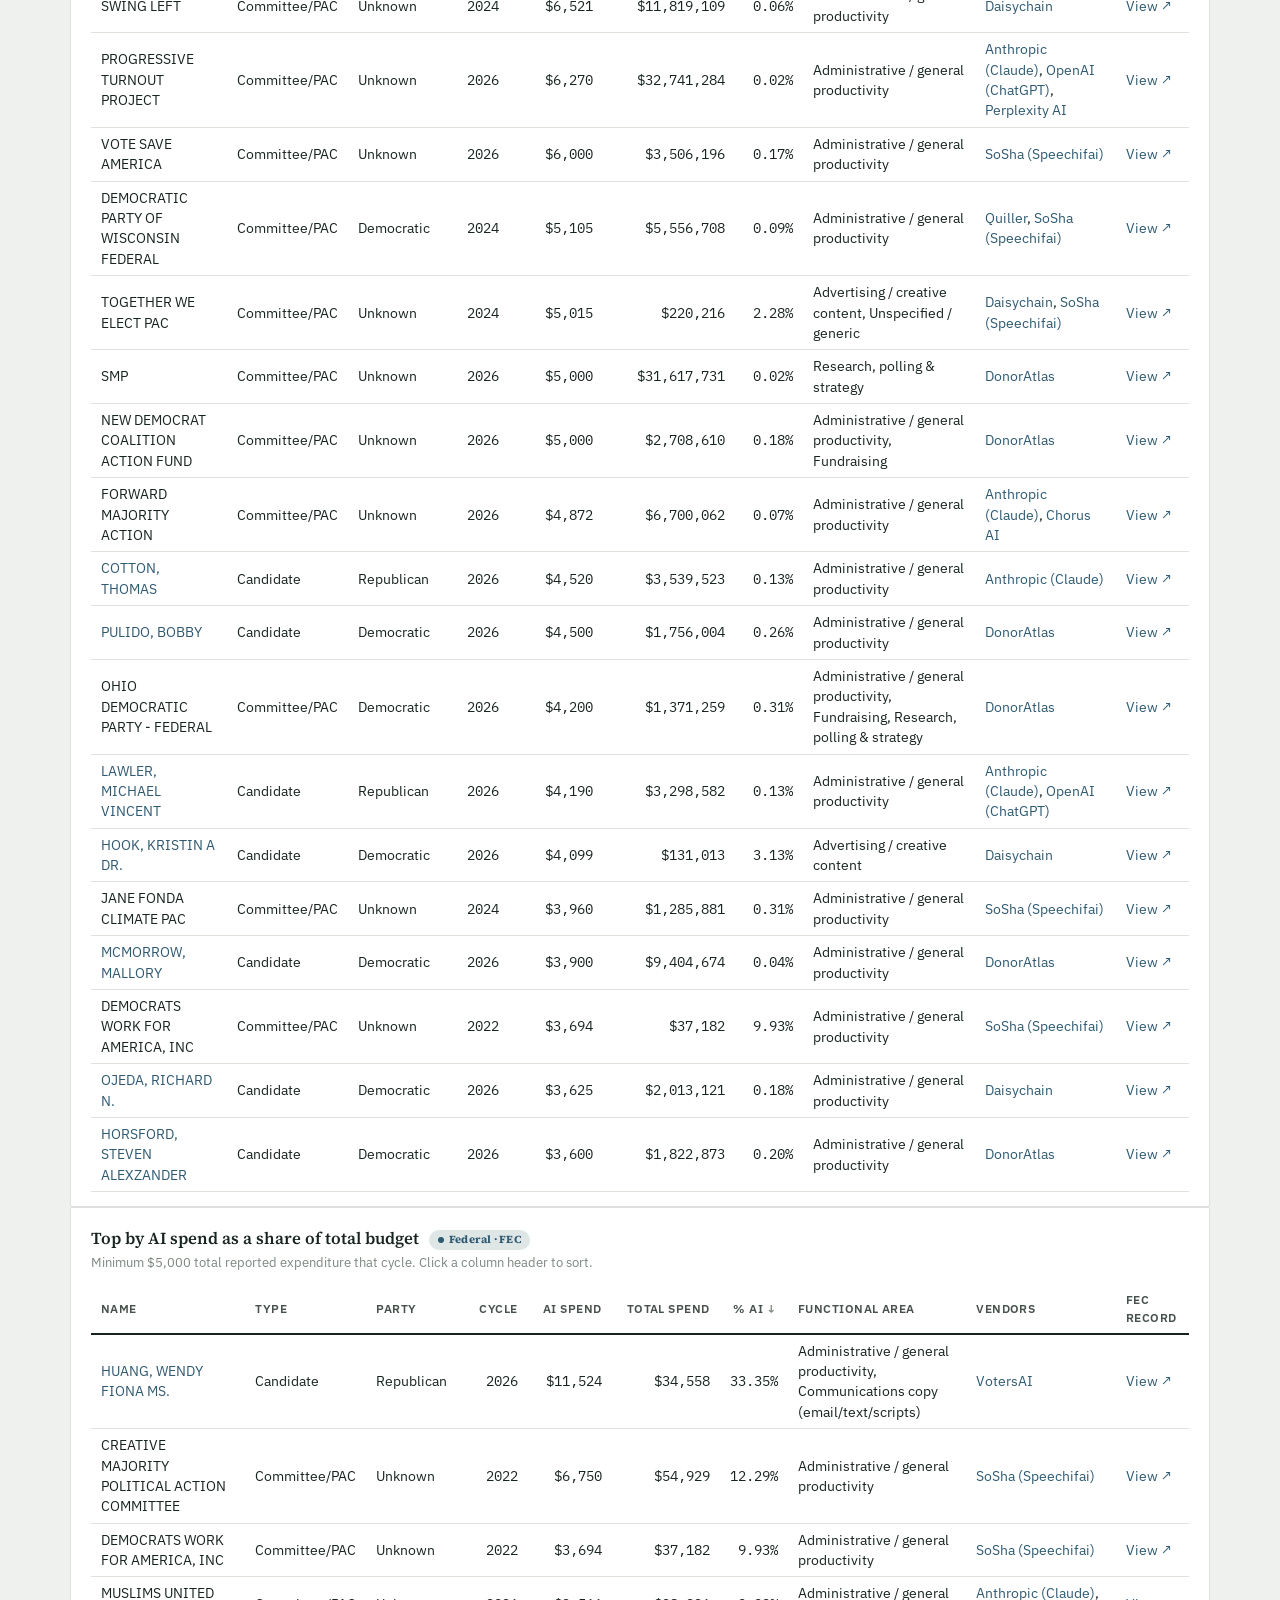
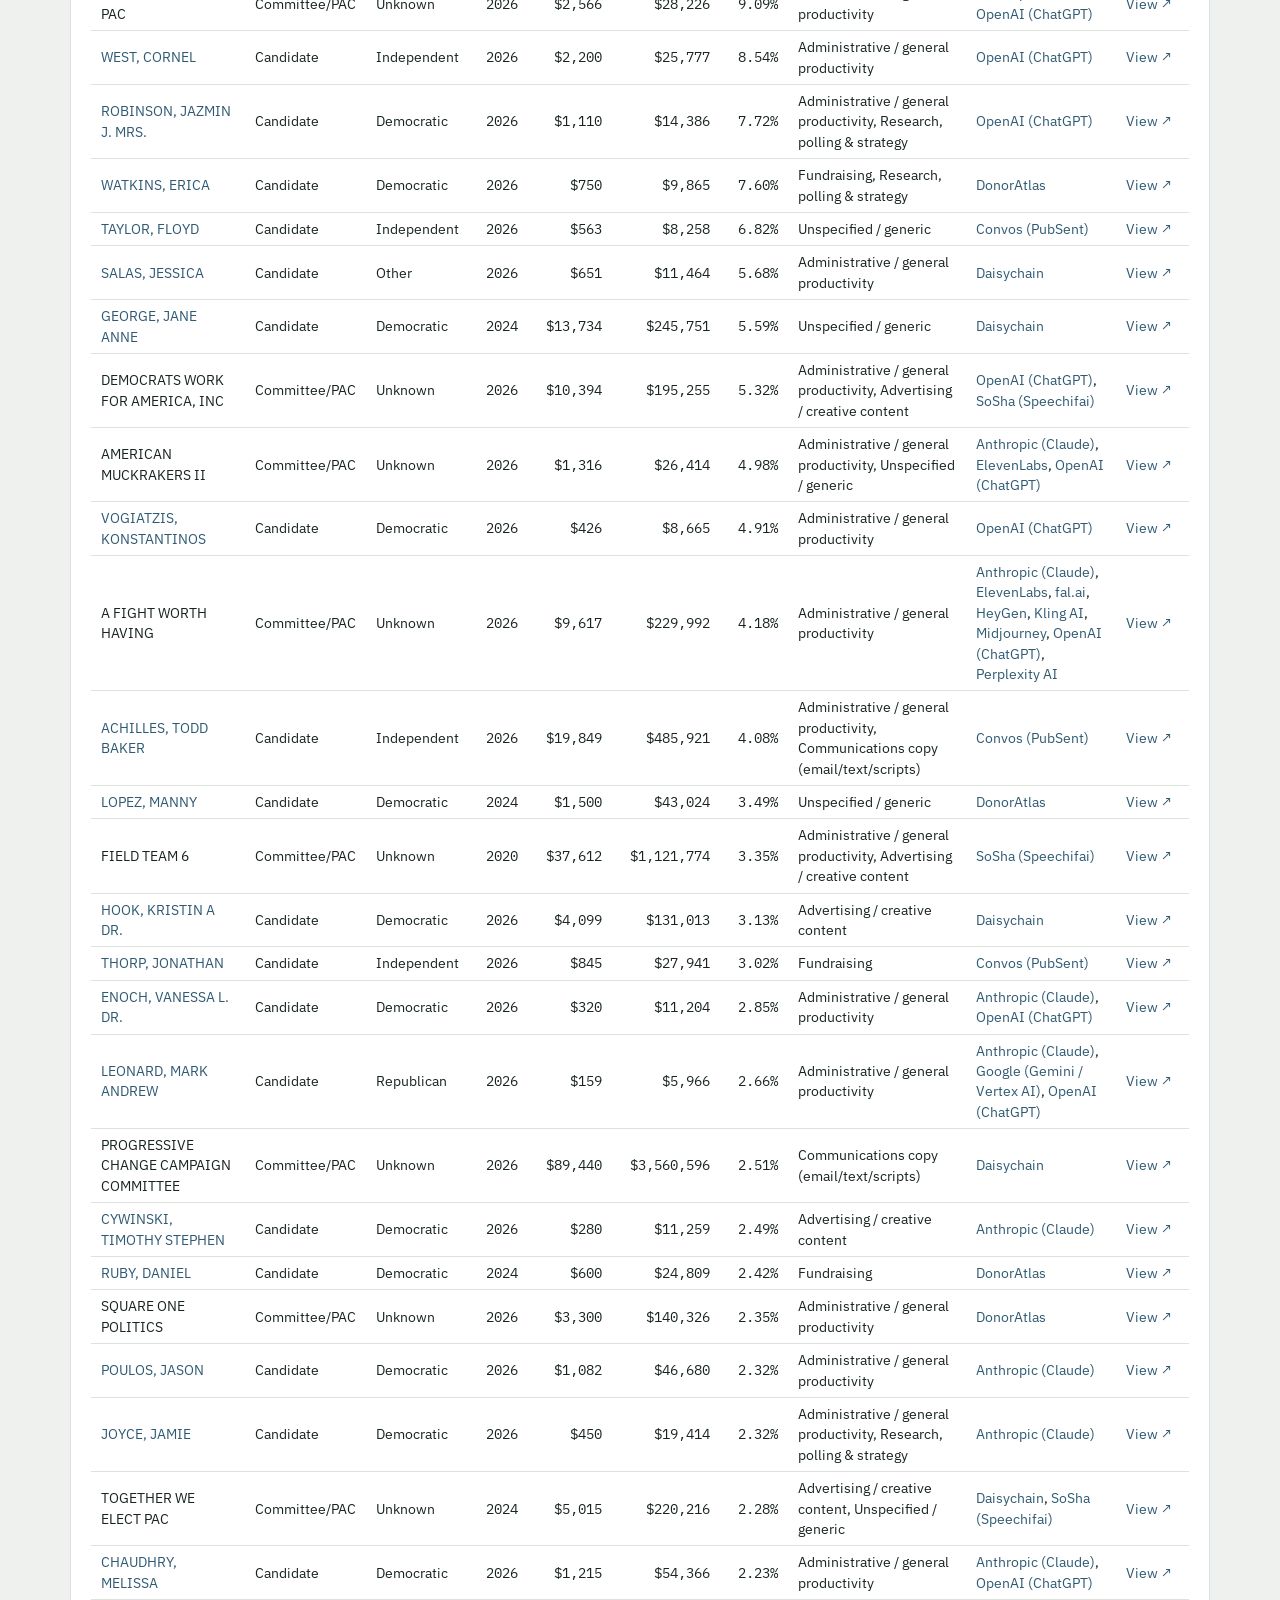
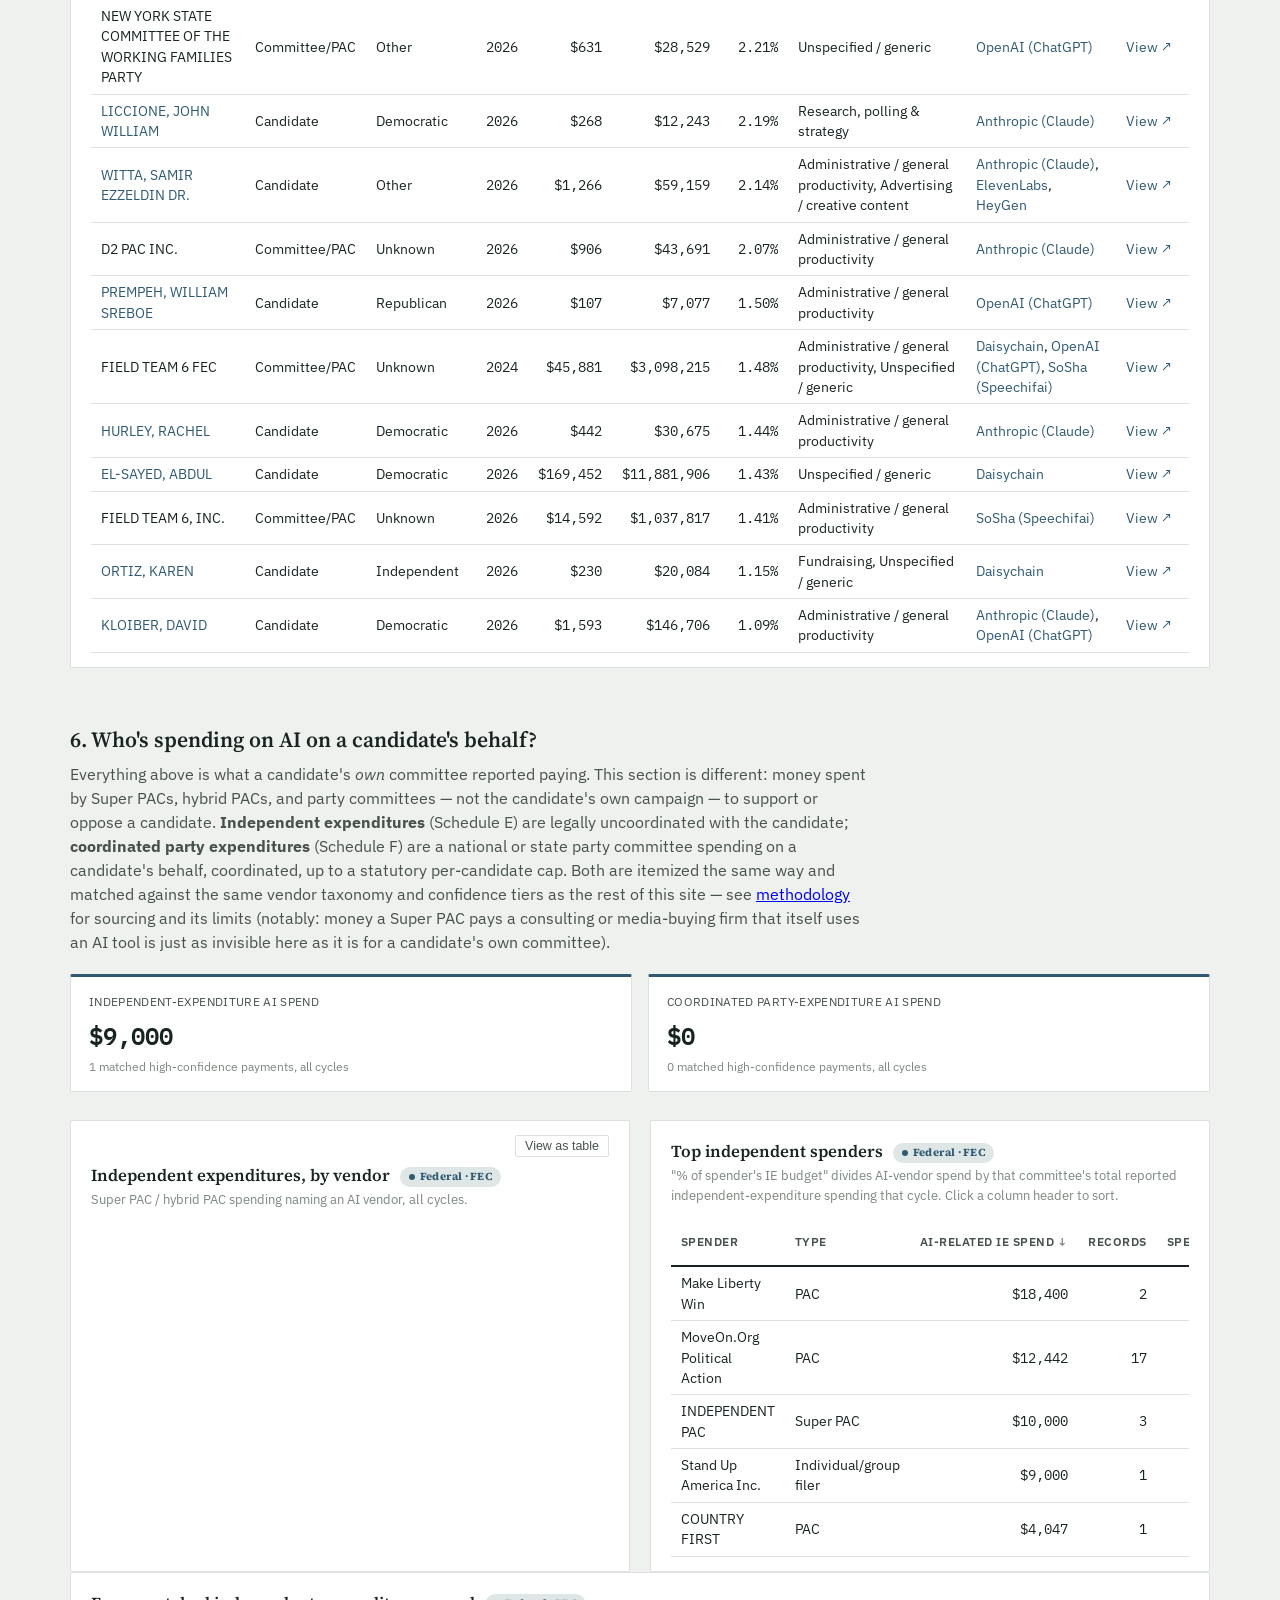
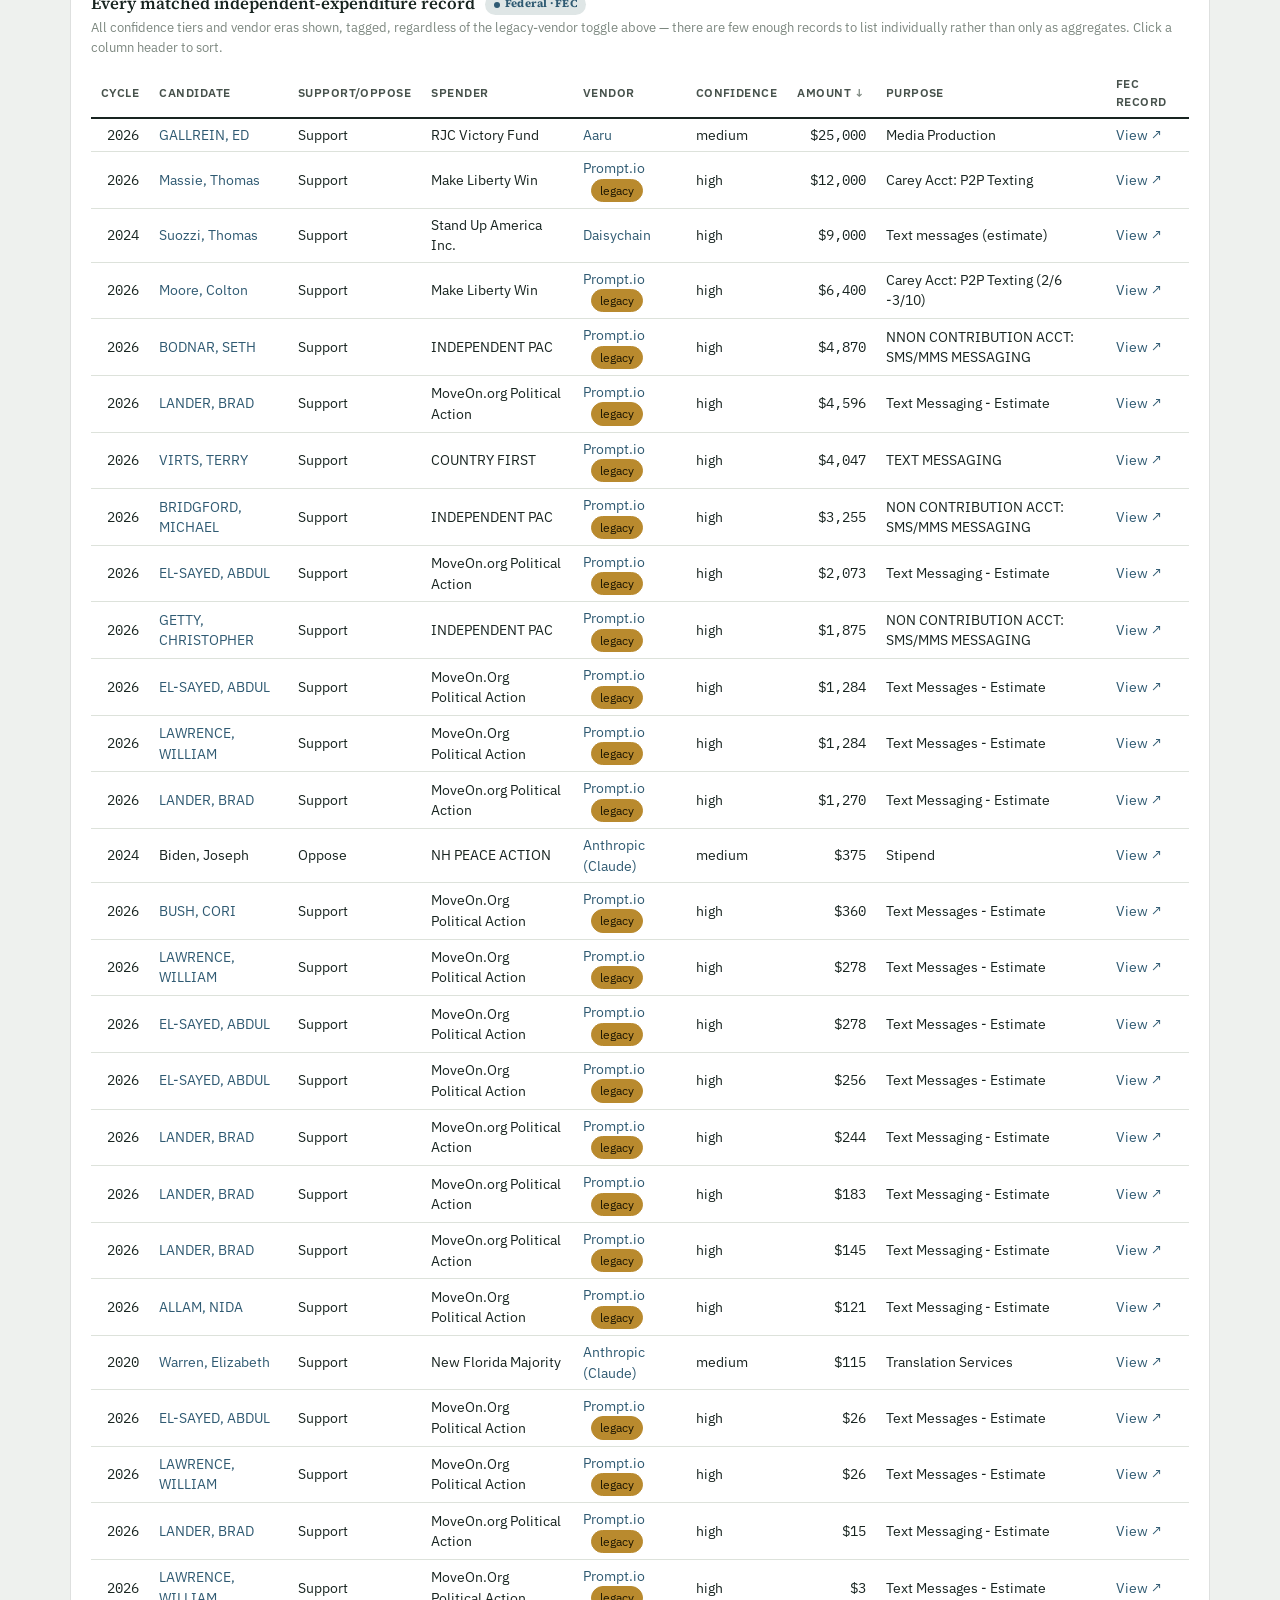
==== commit 6f9a0638: "copyedits" ====
--- a/docs/index.html
+++ b/docs/index.html
@@ -233,7 +233,7 @@
 
   <section id="top-committees" class="block">
     <h2>Top committees by AI-related spending</h2>
-    <p class="lede">Includes party and leadership committees and PACs, not only candidate committees &mdash; large national committees like the RNC and DNC show up among the biggest payers to several vendors here.</p>
+    <p class="lede">Includes party and leadership committees and PACs &mdash; large national committees like the RNC and DNC show up among the biggest payers to several vendors here.</p>
     <div class="card-grid single">
       <div class="card">
         <div id="table-top-committees"></div>
